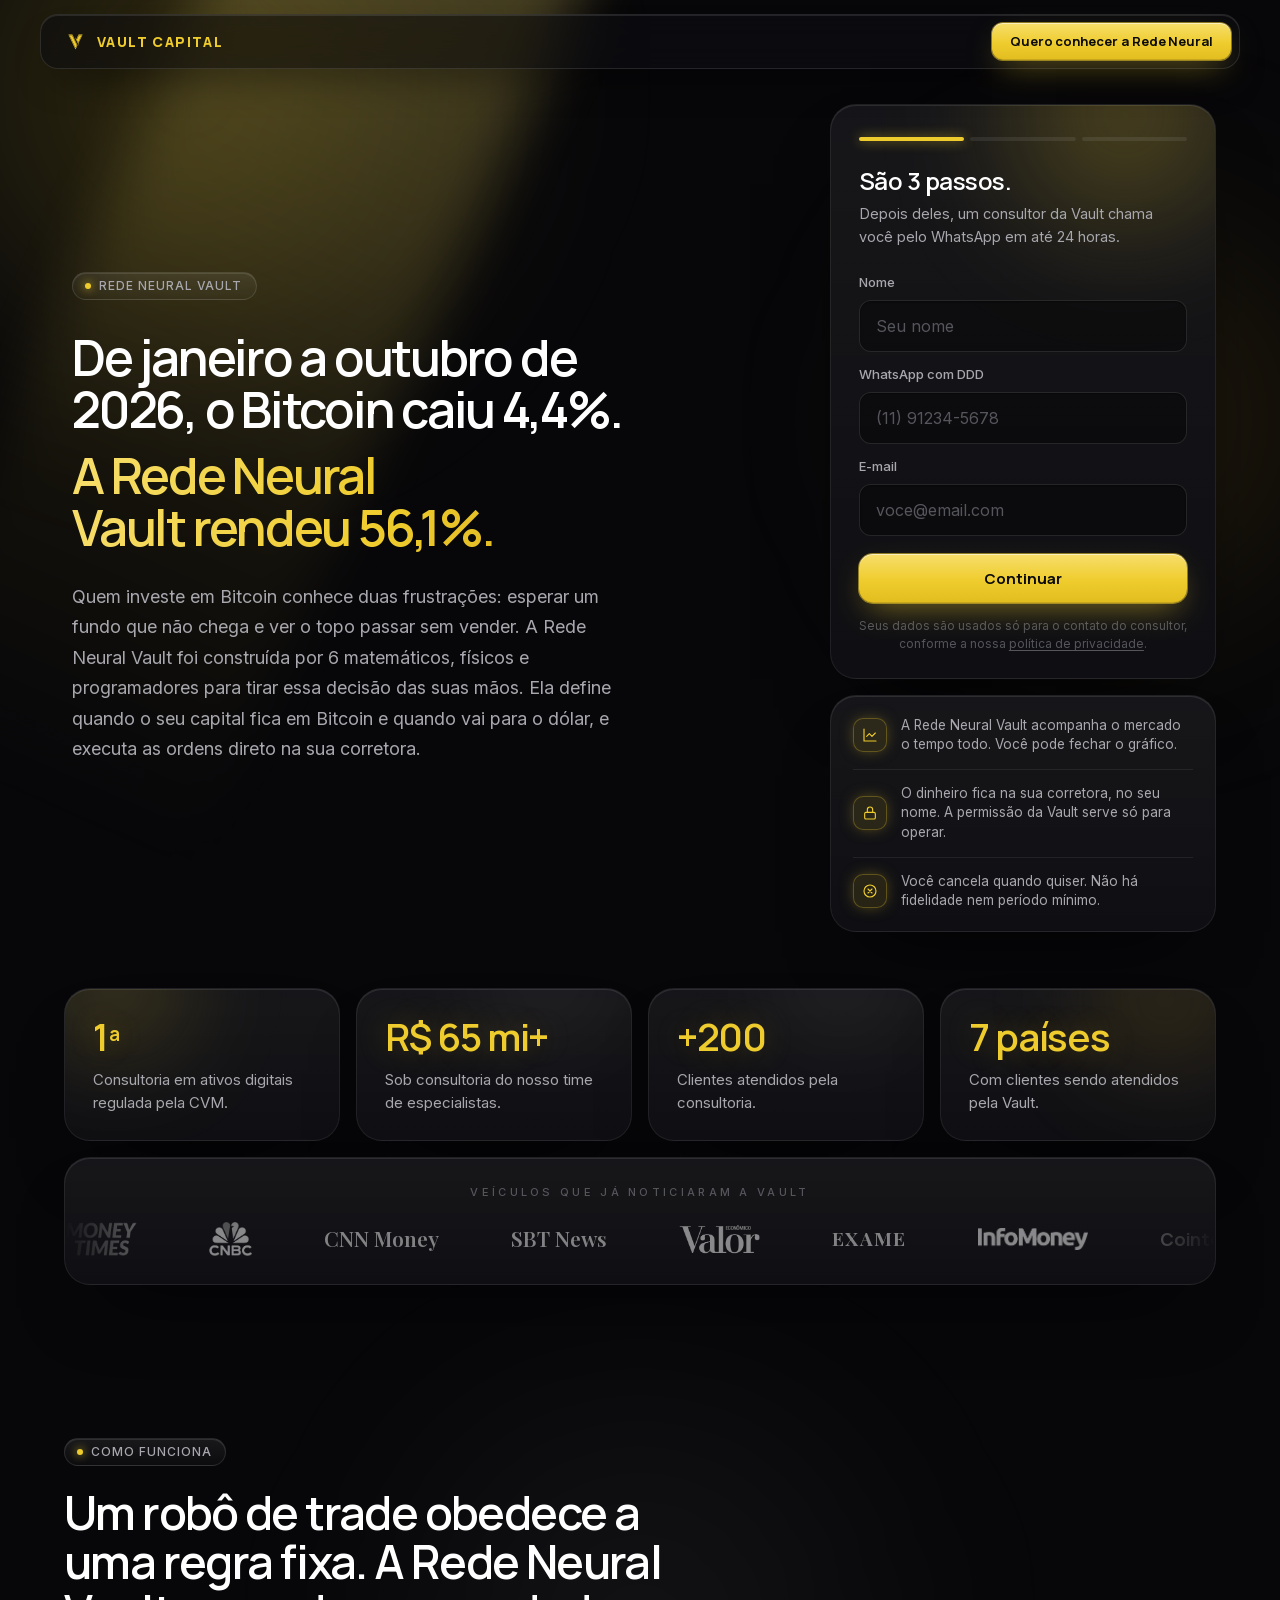
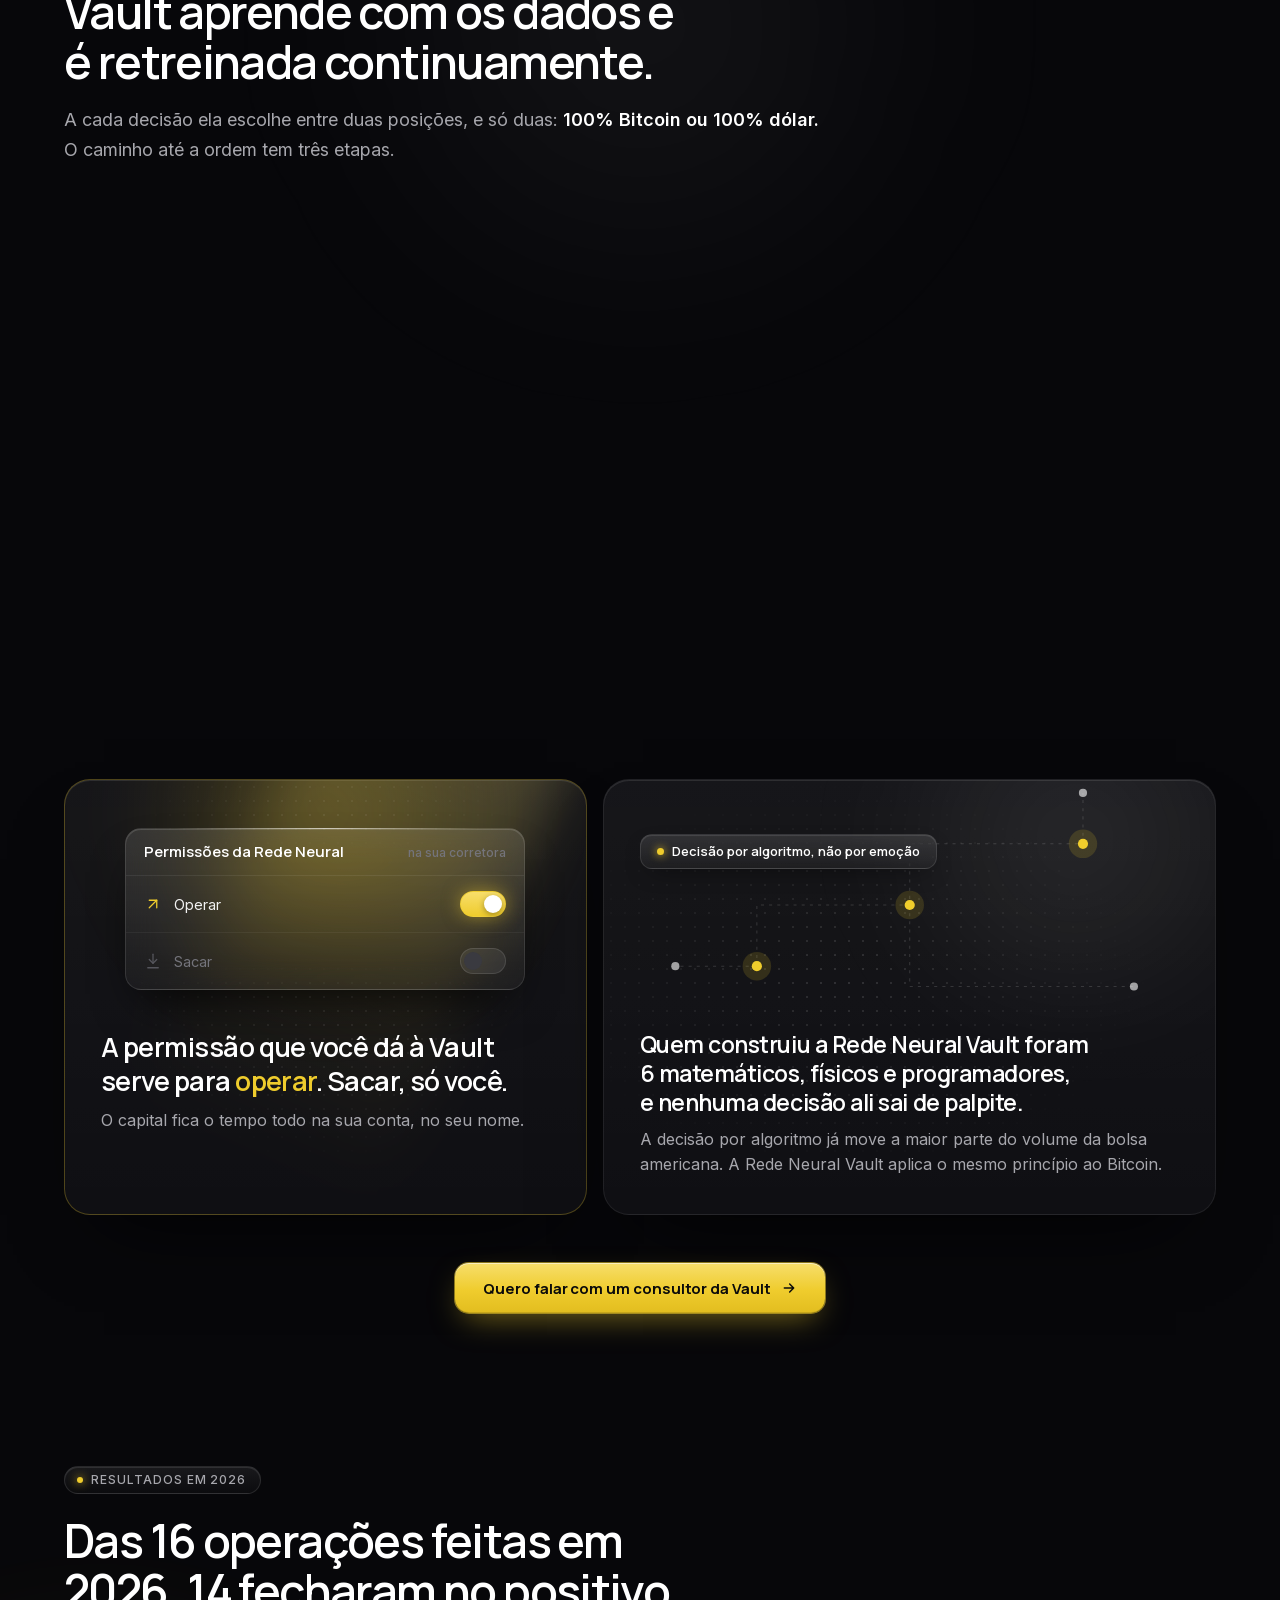
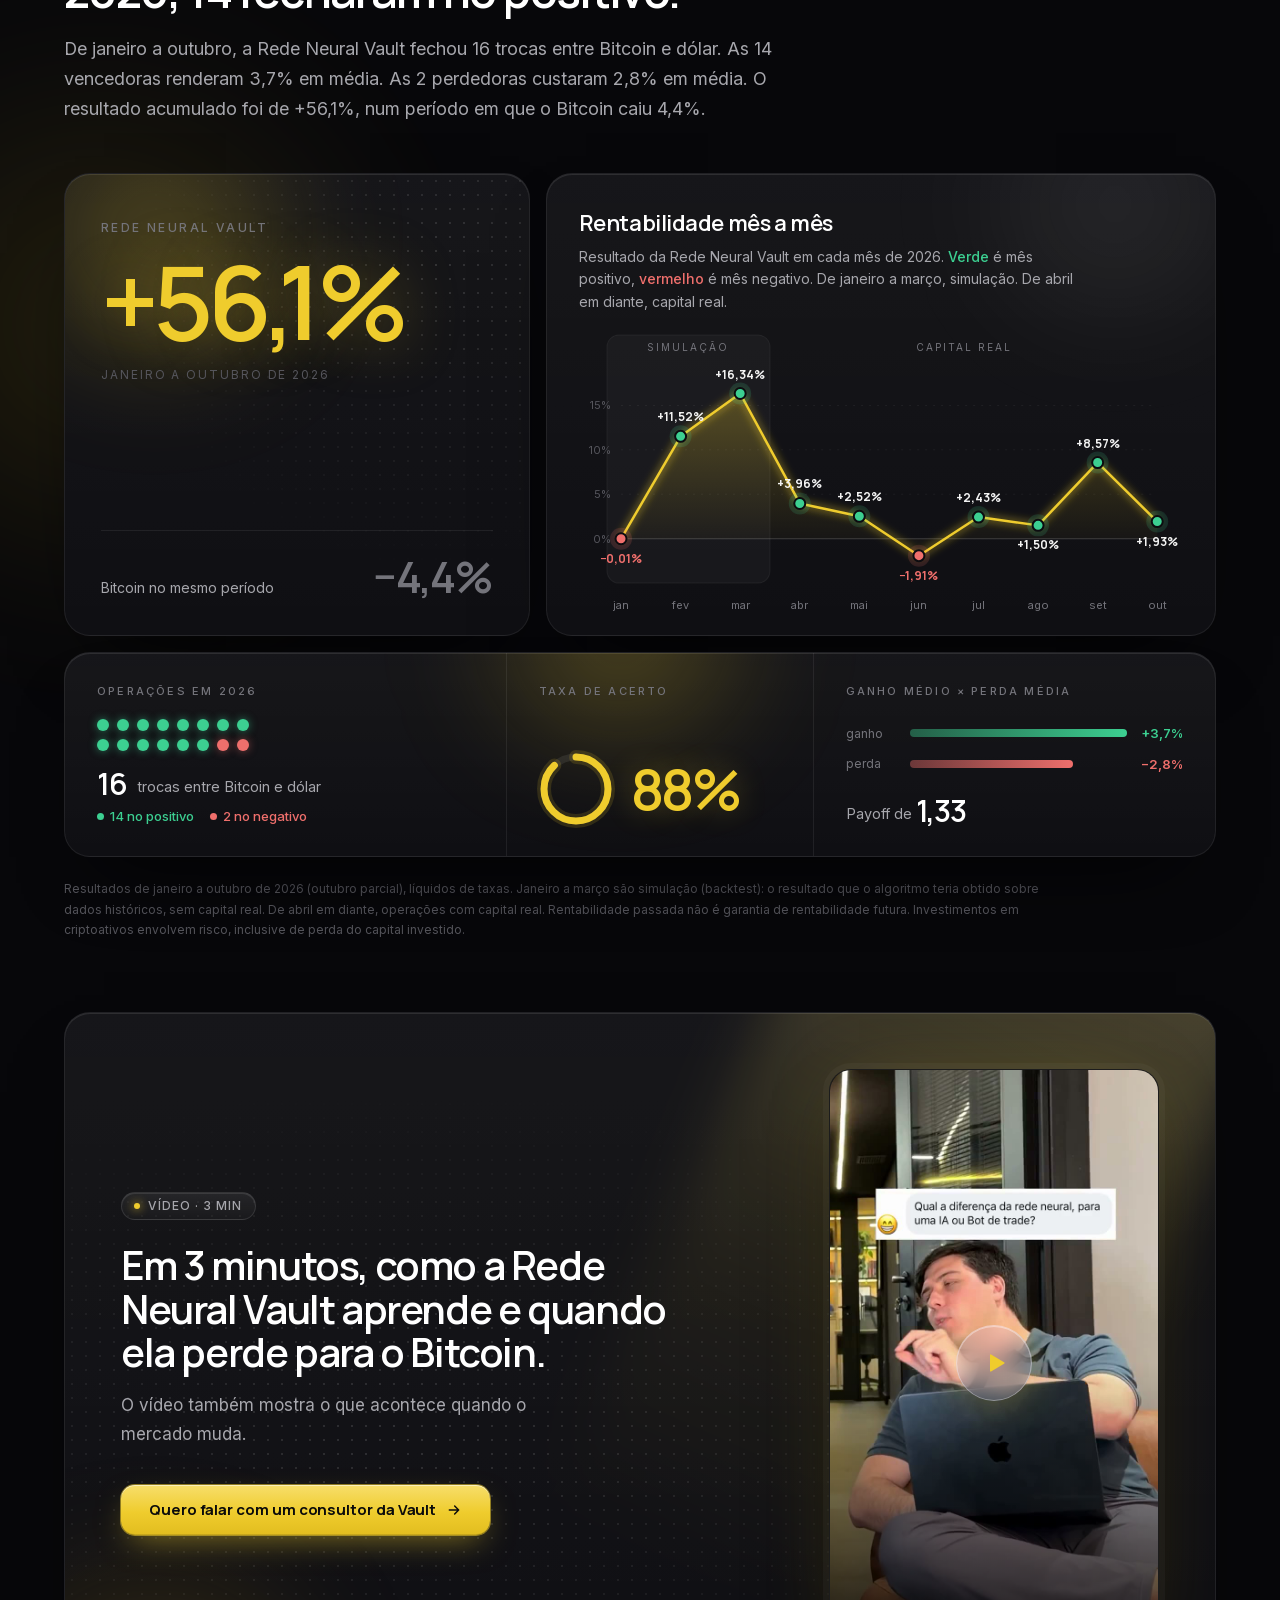
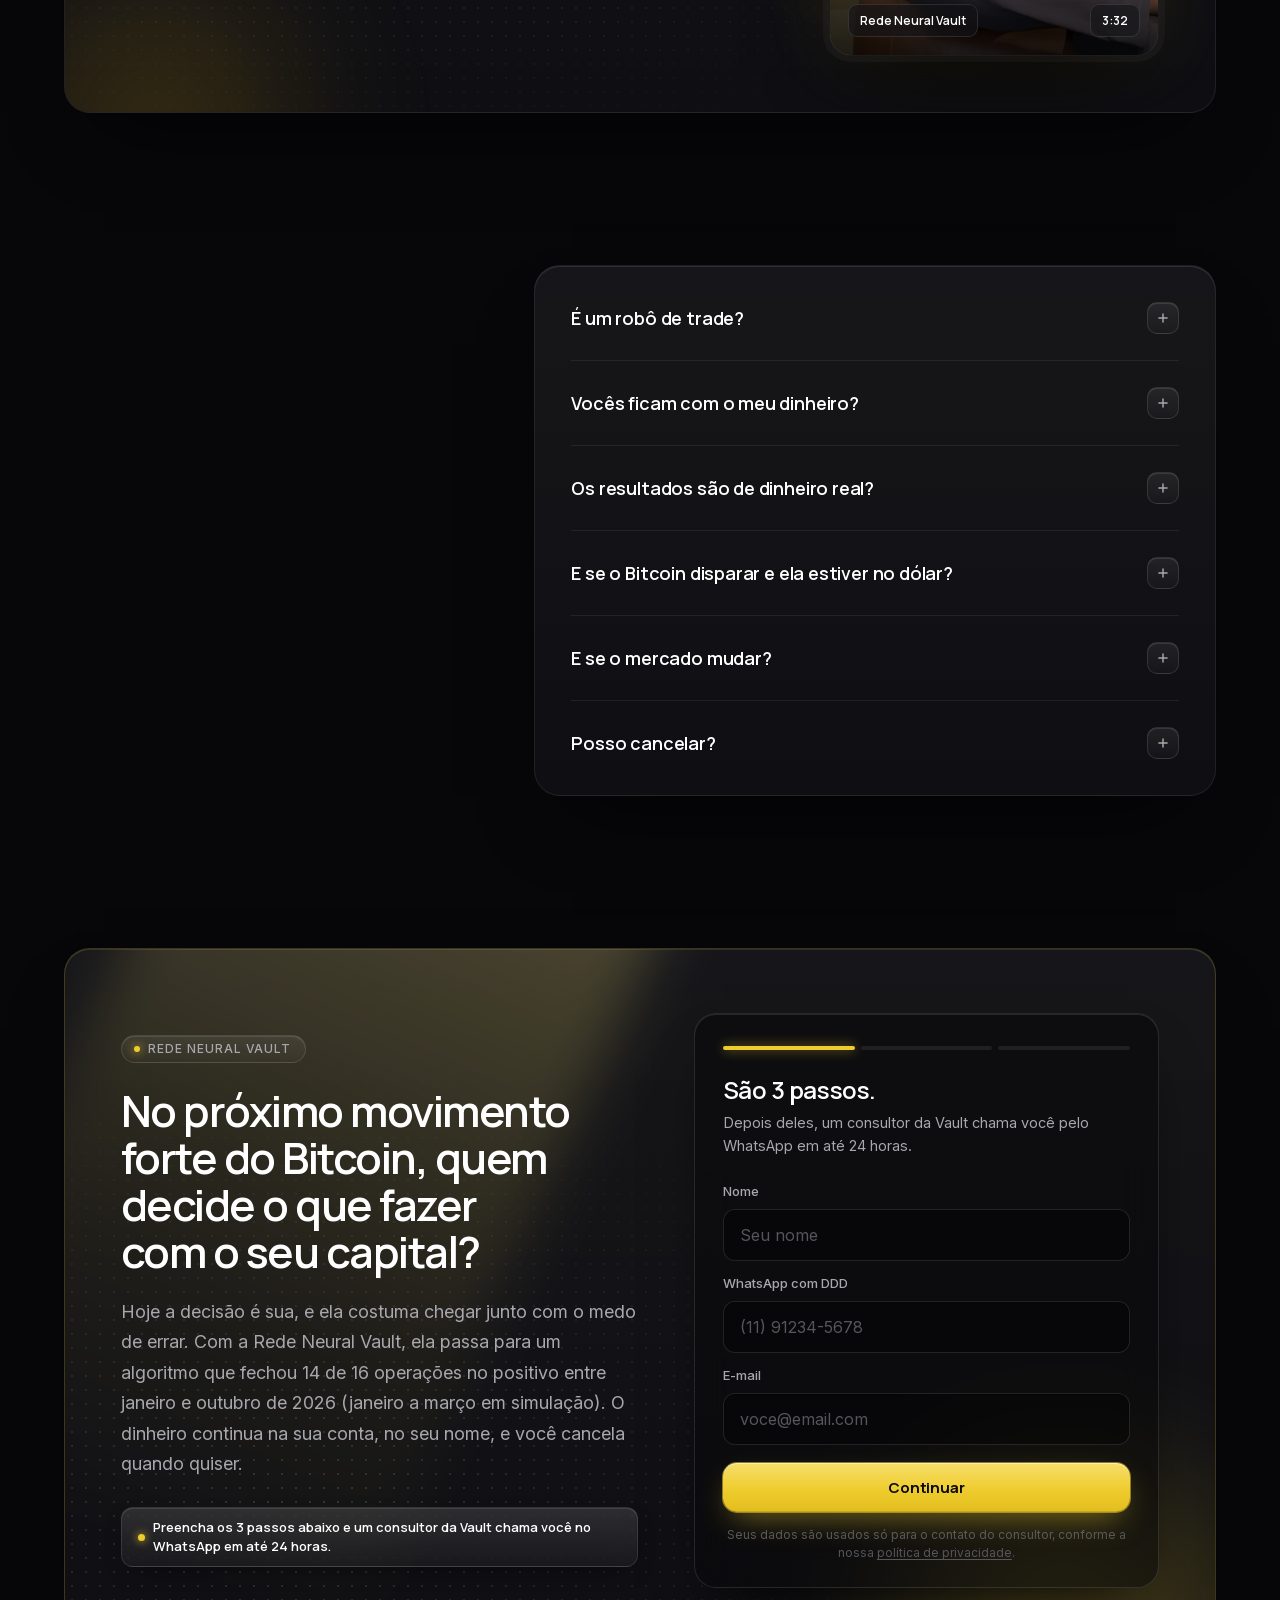
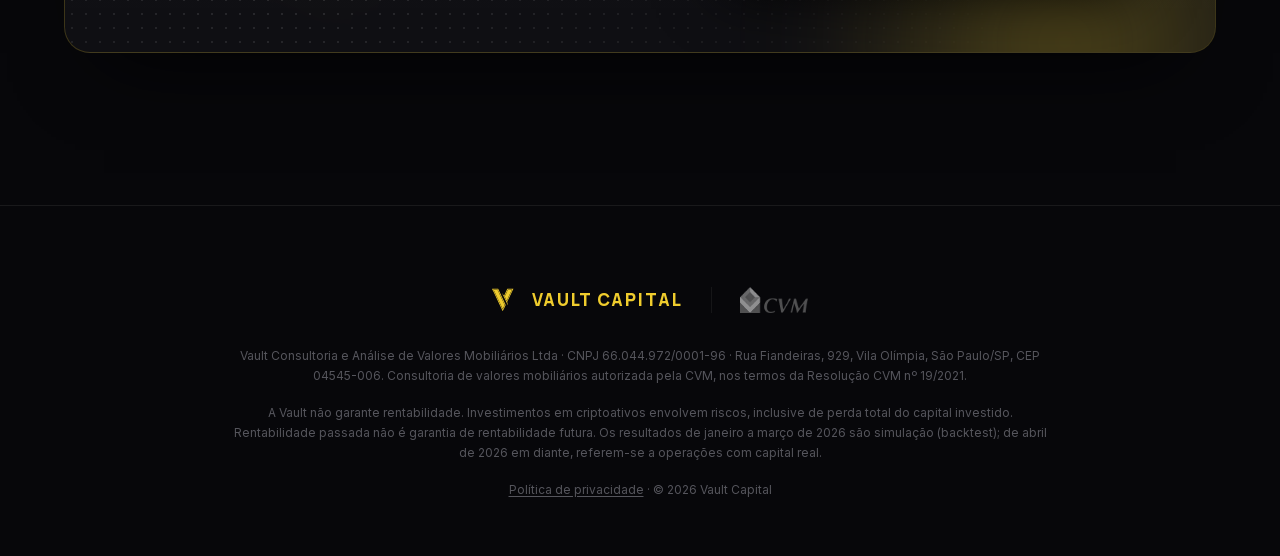
==== completa.html @ f68c4474 "meses compostos + payoff 1,33" ====
<!DOCTYPE html>
<html lang="pt-BR">
<head>
<script>document.documentElement.classList.add('js')</script>
  <meta charset="UTF-8" />
  <meta name="viewport" content="width=device-width, initial-scale=1.0" />
  
  <meta name="robots" content="noindex, nofollow" />
  <title>Rede Neural Vault | Vault Capital</title>
  <meta name="description" content="O algoritmo construído pelo time de especialistas da Vault que define quando seu capital fica em Bitcoin e quando vai para o dólar, e executa as ordens direto na sua corretora." />
  <meta property="og:title" content="De janeiro a outubro de 2026, o Bitcoin caiu 4,4%. A Rede Neural Vault rendeu 56,1%." />
  <meta property="og:description" content="Janeiro a março em simulação (backtest). Abril em diante com capital real." />
  <meta property="og:type" content="website" />
  <link rel="icon" type="image/svg+xml" href="assets/img/favicon.svg" />
  <link rel="stylesheet" href="assets/css/fonts.css" />
  <style>
    /* ================================================================
       v2: BENTO + LIQUID GLASS
       Cores: padrão Vault (preto, um amarelo, branco). Estrutura visual:
       referência bentogrids.com enviada pelo Kaique (cards de vidro,
       luz atmosférica, painéis de interface flutuando dentro dos cards).
       ================================================================ */
    :root {
      --yellow: #efcc2d; --yellow-2: #f7de6b; --yellow-deep: #c99a12;
      --ink: #07070a; --ink-2: #0c0c10;
      --white: #ffffff; --t1: #f2f2f2; --t2: #a7a7ad; --t3: #74747b; --t4: #55555c;
      --pos: #3ccf91; --neg: #ef6f6c;
      --line: rgba(255,255,255,.07); --line-2: rgba(255,255,255,.11);
      --glass: linear-gradient(180deg, rgba(255,255,255,.075) 0%, rgba(255,255,255,.025) 100%);
      --glass-strong: linear-gradient(180deg, rgba(255,255,255,.12) 0%, rgba(255,255,255,.04) 100%);
      --hl: inset 0 1px 0 rgba(255,255,255,.10);
      --f-head: 'Manrope', sans-serif; --f-body: 'Inter', sans-serif;
      --r-card: 26px; --r-panel: 16px;
      --max: 1200px; --gap: 16px;
    }
    *, *::before, *::after { box-sizing: border-box; margin: 0; padding: 0; }
    html { scroll-behavior: smooth; overflow-x: hidden; }
    body { background: var(--ink); color: var(--t1); font-family: var(--f-body); line-height: 1.6; overflow-x: hidden;
      -webkit-font-smoothing: antialiased; -moz-osx-font-smoothing: grayscale; }
    img, video { max-width: 100%; display: block; }
    a { color: inherit; text-decoration: none; }
    :focus-visible { outline: 2px solid var(--yellow); outline-offset: 3px; }
    .wrap { max-width: var(--max); margin: 0 auto; padding: 0 24px; position: relative; z-index: 1; }
    .sec { position: relative; padding: 112px 0; }
    .num { font-variant-numeric: lining-nums tabular-nums; }

    /* Luz atmosférica da página */
    .atmo { position: absolute; pointer-events: none; border-radius: 50%; filter: blur(80px); z-index: 0; }
    .atmo.y { background: radial-gradient(circle, rgba(239,204,45,.20), transparent 65%); }
    .atmo.a { background: radial-gradient(circle, rgba(201,154,18,.16), transparent 65%); }
    .atmo.w { background: radial-gradient(circle, rgba(255,255,255,.06), transparent 65%); }

    /* Tipografia */
    .tag { display: inline-flex; align-items: center; gap: 8px; padding: 7px 14px 7px 12px; border-radius: 999px;
      background: var(--glass); border: 1px solid var(--line-2); box-shadow: var(--hl);
      font: 500 12px/1 var(--f-body); letter-spacing: .08em; text-transform: uppercase; color: var(--t2); }
    .tag i { width: 6px; height: 6px; border-radius: 50%; background: var(--yellow); box-shadow: 0 0 10px var(--yellow); }
    .h2 { font-family: var(--f-head); font-weight: 600; font-size: clamp(30px, 3.6vw, 48px); line-height: 1.08;
      letter-spacing: -0.035em; color: var(--white); text-wrap: balance; }
    .lead { font-size: clamp(16px, 1.4vw, 18px); line-height: 1.7; color: var(--t2); text-wrap: pretty; }
    .sec-head { max-width: 760px; margin-bottom: 48px; }
    .sec-head .tag { margin-bottom: 22px; }
    .sec-head .lead { margin-top: 18px; }
    .sec-head.c { margin-left: auto; margin-right: auto; text-align: center; }

    /* Botões */
    .btn, .btn-primary { position: relative; display: inline-flex; align-items: center; justify-content: center; gap: 10px;
      padding: 17px 28px; border-radius: 14px; border: 0; cursor: pointer; white-space: nowrap;
      font: 700 15px/1 var(--f-head); letter-spacing: -0.005em; color: #0b0b0b;
      background: linear-gradient(180deg, var(--yellow-2) 0%, var(--yellow) 55%, #e2bd1f 100%);
      box-shadow: inset 0 1px 0 rgba(255,255,255,.55), inset 0 -1px 0 rgba(0,0,0,.12), 0 0 0 1px rgba(239,204,45,.55), 0 12px 32px -10px rgba(239,204,45,.55);
      transition: transform .18s ease, box-shadow .25s ease, filter .2s ease; }
    .btn:hover, .btn-primary:hover { transform: translateY(-1px); filter: brightness(1.04);
      box-shadow: inset 0 1px 0 rgba(255,255,255,.6), inset 0 -1px 0 rgba(0,0,0,.12), 0 0 0 1px rgba(239,204,45,.7), 0 18px 44px -10px rgba(239,204,45,.7); }
    .btn:active, .btn-primary:active { transform: translateY(0); }
    .btn-primary[disabled] { opacity: .6; cursor: wait; transform: none; }
    .btn svg { width: 16px; height: 16px; stroke: currentColor; fill: none; stroke-width: 2.2; stroke-linecap: round; stroke-linejoin: round; transition: transform .2s ease; }
    .btn:hover svg { transform: translateX(3px); }
    .btn-glass { display: inline-flex; align-items: center; gap: 8px; padding: 10px 16px; border-radius: 12px;
      background: var(--glass-strong); border: 1px solid var(--line-2); box-shadow: var(--hl), 0 8px 24px -12px rgba(0,0,0,.8);
      font: 600 13px/1 var(--f-head); color: var(--white); backdrop-filter: blur(12px); -webkit-backdrop-filter: blur(12px);
      transition: border-color .2s ease, background .2s ease; white-space: nowrap; }
    .btn-glass:hover { border-color: rgba(239,204,45,.5); }
    .btn-glass i { width: 7px; height: 7px; border-radius: 50%; background: var(--yellow); box-shadow: 0 0 8px var(--yellow); }

    /* ============ CARD BENTO (vidro) ============ */
    .card { position: relative; overflow: hidden; isolation: isolate; border-radius: var(--r-card);
      background: linear-gradient(180deg, rgba(255,255,255,.045) 0%, rgba(255,255,255,.012) 100%), var(--ink-2);
      border: 1px solid var(--line); box-shadow: var(--hl), 0 40px 80px -40px rgba(0,0,0,.9);
      transition: border-color .35s ease; }
    .card:hover { border-color: rgba(255,255,255,.13); }
    /* brilho que segue o mouse */
    .card::after { content: ''; position: absolute; inset: 0; z-index: 3; pointer-events: none; opacity: 0; transition: opacity .35s ease;
      background: radial-gradient(420px circle at var(--mx, 50%) var(--my, 50%), rgba(255,255,255,.055), transparent 60%); }
    .card:hover::after { opacity: 1; }
    /* luz atmosférica dentro do card */
    .glow { position: absolute; z-index: -1; pointer-events: none; border-radius: 50%; filter: blur(50px); }
    .glow.y { background: radial-gradient(circle, rgba(239,204,45,.30), transparent 68%); }
    .glow.a { background: radial-gradient(circle, rgba(201,154,18,.24), transparent 68%); }
    .glow.w { background: radial-gradient(circle, rgba(255,255,255,.09), transparent 68%); }
    /* feixe de luz diagonal */
    .beam { position: absolute; z-index: -1; pointer-events: none; width: 46%; height: 160%; top: -40%;
      background: linear-gradient(180deg, rgba(247,222,107,.28), rgba(239,204,45,.06) 55%, transparent 80%);
      filter: blur(28px); transform: rotate(24deg); mix-blend-mode: screen; }
    /* textura de pontos */
    .dots { position: absolute; inset: 0; z-index: -1; pointer-events: none;
      background-image: radial-gradient(rgba(255,255,255,.13) 1px, transparent 1.2px); background-size: 14px 14px;
      -webkit-mask-image: radial-gradient(ellipse at var(--dx, 70%) var(--dy, 40%), #000 0%, transparent 60%);
              mask-image: radial-gradient(ellipse at var(--dx, 70%) var(--dy, 40%), #000 0%, transparent 60%); }
    .card-viz { position: relative; height: 270px; }
    .card-txt { position: relative; z-index: 2; padding: 0 36px 36px; }
    .card-txt h3 { font-family: var(--f-head); font-weight: 600; font-size: clamp(20px, 1.8vw, 24px); line-height: 1.25;
      letter-spacing: -0.02em; color: var(--white); margin-bottom: 10px; text-wrap: balance; }
    .card-txt p { font-size: 16px; line-height: 1.6; color: var(--t2); text-wrap: pretty; }

    /* Painel de vidro (interface flutuando dentro do card) */
    .panel { position: absolute; border-radius: var(--r-panel); background: var(--glass-strong); border: 1px solid var(--line-2);
      box-shadow: inset 0 1px 0 rgba(255,255,255,.14), 0 24px 50px -20px rgba(0,0,0,.95);
      backdrop-filter: blur(16px) saturate(140%); -webkit-backdrop-filter: blur(16px) saturate(140%); }
    .panel::before { content: ''; position: absolute; left: 12%; right: 12%; top: -1px; height: 1px;
      background: linear-gradient(90deg, transparent, rgba(255,255,255,.65), transparent); }
    .panel-h { display: flex; align-items: center; justify-content: space-between; padding: 14px 18px; border-bottom: 1px solid var(--line);
      font: 600 15px/1.2 var(--f-head); color: var(--white); }
    .panel-h small { font: 500 12px var(--f-body); color: var(--t3); }
    .row { display: flex; align-items: center; gap: 12px; padding: 12px 18px; font-size: 14.5px; color: var(--t1); }
    .row + .row { border-top: 1px solid rgba(255,255,255,.05); }
    .ico { width: 18px; height: 18px; flex-shrink: 0; stroke: var(--t2); fill: none; stroke-width: 1.7; stroke-linecap: round; stroke-linejoin: round; }

    /* ============ HEADER ============ */
    .nav { position: fixed; top: 14px; left: 50%; transform: translateX(-50%); z-index: 2000; width: min(calc(100% - 28px), 1200px);
      display: flex; align-items: center; justify-content: space-between; padding: 8px 8px 8px 16px; border-radius: 18px;
      background: rgba(14,14,18,.62); border: 1px solid var(--line-2); box-shadow: var(--hl), 0 20px 40px -20px rgba(0,0,0,.9);
      backdrop-filter: blur(18px) saturate(150%); -webkit-backdrop-filter: blur(18px) saturate(150%); }
    .nav-logo { display: flex; align-items: center; gap: 4px; }
    .nav-logo img { height: 40px; width: auto; margin: -6px -2px; }
    .nav-logo span { font: 800 14px var(--f-head); letter-spacing: .1em; color: var(--yellow); }
    .nav .btn { padding: 12px 18px; font-size: 13px; border-radius: 11px; }

    /* ============ HERO ============ */
    .hero { position: relative; overflow: hidden; padding: 104px 0 56px; }
    .hero-grid { display: grid; grid-template-columns: minmax(0, 1.32fr) minmax(0, .68fr); gap: var(--gap); align-items: stretch; }
    .hero-side { display: flex; flex-direction: column; gap: var(--gap); }
    .hero-main { background: none; border: 0; box-shadow: none; overflow: visible; }
    .hero-main::after { display: none; }
    .hero-main { padding: 48px 40px 48px 8px; display: flex; flex-direction: column; justify-content: center; }
    .hero-main .tag { align-self: flex-start; margin-bottom: 32px; }
    .hero-h1 { font-family: var(--f-head); font-weight: 600; font-size: clamp(34px, 3.9vw, 56px); line-height: 1.04;
      letter-spacing: -0.045em; color: var(--white); text-wrap: balance; }
    .hero-h1 span { display: block; margin-top: 14px;
      background: linear-gradient(100deg, var(--yellow-2) 0%, var(--yellow) 45%, var(--yellow-deep) 100%);
      -webkit-background-clip: text; background-clip: text; color: transparent; }
    .hero-sub { margin-top: 28px; max-width: 540px; }
    .chips { display: flex; flex-direction: column; gap: 0; list-style: none; padding: 6px 22px; }
    .chips li { display: flex; align-items: center; gap: 14px; padding: 14px 0; font-size: 13.5px; line-height: 1.45; color: var(--t2); }
    .chips li + li { border-top: 1px solid var(--line); }
    .chips li b { flex-shrink: 0; width: 34px; height: 34px; border-radius: 10px; display: flex; align-items: center; justify-content: center;
      background: rgba(239,204,45,.1); border: 1px solid rgba(239,204,45,.28); box-shadow: 0 0 16px -4px rgba(239,204,45,.5); }
    .chips svg { width: 16px; height: 16px; stroke: var(--yellow); fill: none; stroke-width: 1.7; stroke-linecap: round; stroke-linejoin: round; }
    .hero-form { padding: 32px 28px 24px; flex: 1; }

    /* ============ FORMULÁRIO (vidro) ============ */
    .lead-form { position: relative; z-index: 2; text-align: left; }
    .lf-progress { display: grid; grid-template-columns: repeat(3, 1fr); gap: 6px; margin-bottom: 26px; }
    .lf-progress i { height: 4px; border-radius: 4px; background: rgba(255,255,255,.08); transition: background .3s ease, box-shadow .3s ease; }
    .lf-progress i.on { background: var(--yellow); box-shadow: 0 0 12px rgba(239,204,45,.6); }
    .lf-title { font: 600 24px/1.2 var(--f-head); letter-spacing: -0.02em; color: var(--white); margin-bottom: 6px; }
    .lf-text { font-size: 14.5px; line-height: 1.6; color: var(--t2); margin-bottom: 24px; }
    .lf-step { display: none; }
    .lf-step.active { display: block; animation: lfIn .35s ease; }
    @keyframes lfIn { from { opacity: 0; transform: translateY(6px); } to { opacity: 1; transform: none; } }
    .lf-field { margin-bottom: 12px; }
    .lf-field label { display: block; font-size: 13px; font-weight: 500; color: var(--t2); margin-bottom: 7px; }
    .lf-field input { width: 100%; height: 52px; padding: 0 16px; border-radius: 12px; color: var(--white); font: 400 16px var(--f-body);
      background: rgba(0,0,0,.35); border: 1px solid var(--line-2); box-shadow: inset 0 1px 2px rgba(0,0,0,.4); transition: border-color .2s ease, box-shadow .2s ease; }
    .lf-field input::placeholder { color: var(--t4); }
    .lf-field input:focus { outline: none; border-color: rgba(239,204,45,.8); box-shadow: 0 0 0 4px rgba(239,204,45,.12); }
    .lf-field.invalid input { border-color: #d0574c; }
    .lf-error { display: none; font-size: 12px; color: #ef8a80; margin-top: 6px; }
    .lf-field.invalid .lf-error { display: block; }
    .lf-q { font: 600 17px/1.4 var(--f-head); color: var(--white); margin-bottom: 16px; }
    .lf-options { display: flex; flex-direction: column; gap: 8px; border: 0; }
    .lf-opt { position: relative; }
    .lf-opt input { position: absolute; opacity: 0; pointer-events: none; }
    .lf-opt span { display: flex; align-items: center; gap: 12px; min-height: 50px; padding: 12px 16px; cursor: pointer; border-radius: 12px;
      background: rgba(0,0,0,.3); border: 1px solid var(--line-2); font: 500 15px var(--f-body); color: var(--t1); transition: all .2s ease; }
    .lf-opt span::before { content: ''; flex-shrink: 0; width: 16px; height: 16px; border-radius: 50%; border: 1.5px solid var(--t4); transition: all .2s ease; }
    .lf-opt span:hover { border-color: rgba(239,204,45,.4); background: rgba(255,255,255,.04); }
    .lf-opt input:checked + span { border-color: var(--yellow); background: rgba(239,204,45,.08); color: var(--white); }
    .lf-opt input:checked + span::before { border-color: var(--yellow); background: radial-gradient(circle, var(--yellow) 0 4px, transparent 5px); }
    .lf-opt input:focus-visible + span { outline: 2px solid var(--yellow); outline-offset: 2px; }
    .lf-group-error { display: none; font-size: 12px; color: #ef8a80; margin-top: 10px; }
    .lf-group-error.show { display: block; }
    .lf-actions { display: flex; flex-direction: column; gap: 10px; margin-top: 18px; }
    .lf-actions .btn-primary { width: 100%; }
    .lf-back { background: none; border: none; cursor: pointer; font: 500 13px var(--f-body); color: var(--t3); align-self: center; padding: 8px; }
    .lf-back:hover { color: var(--t1); }
    .lf-privacy { font-size: 12px; line-height: 1.55; color: var(--t4); margin-top: 14px; text-align: center; }
    .lf-privacy a { text-decoration: underline; text-underline-offset: 2px; }
    .lf-privacy a:hover { color: var(--t2); }
    .lf-thanks { display: none; text-align: center; padding: 28px 0 12px; }
    .lead-form.done .lf-thanks { display: block; }
    .lead-form.done .lf-body { display: none; }
    .lf-thanks-mark { width: 56px; height: 56px; margin: 0 auto 20px; border-radius: 50%; display: flex; align-items: center; justify-content: center;
      background: rgba(239,204,45,.12); border: 1px solid rgba(239,204,45,.6); box-shadow: 0 0 30px rgba(239,204,45,.35); }
    .lf-thanks-mark svg { width: 22px; height: 22px; stroke: var(--yellow); }
    .lf-thanks h3 { font: 600 26px var(--f-head); letter-spacing: -0.02em; margin-bottom: 8px; }
    .lf-thanks p { font-size: 15px; color: var(--t2); line-height: 1.6; }

    /* ============ CREDENCIAIS ============ */
    .creds { padding: 0 0 40px; }
    .creds-grid { display: grid; grid-template-columns: repeat(4, minmax(0, 1fr)); gap: var(--gap); }
    .cred { padding: 28px 28px 26px; }
    .cred strong { display: block; font: 600 clamp(30px, 3vw, 40px)/1.05 var(--f-head); letter-spacing: -0.035em; color: var(--yellow); margin-bottom: 12px; white-space: nowrap;
      text-shadow: 0 0 30px rgba(239,204,45,.25); }
    .cred span { display: block; font-size: 15px; line-height: 1.5; color: var(--t2); }
    .media { margin-top: var(--gap); padding: 26px 0 28px; }
    .media-label { display: block; text-align: center; font-size: 11px; font-weight: 500; letter-spacing: .3em; text-transform: uppercase; color: var(--t4); margin-bottom: 20px; }
    .media-track { overflow: hidden;
      -webkit-mask-image: linear-gradient(to right, transparent 0, #000 10%, #000 90%, transparent 100%);
              mask-image: linear-gradient(to right, transparent 0, #000 10%, #000 90%, transparent 100%); }
    .media-logos { display: flex; flex-wrap: nowrap; align-items: center; gap: 72px; width: max-content; padding-right: 72px; animation: marquee 34s linear infinite; }
    .media-track:hover .media-logos { animation-play-state: paused; }
    @keyframes marquee { from { transform: translateX(0); } to { transform: translateX(-50%); } }
    .media-logos > * { flex-shrink: 0; opacity: .5; transition: opacity .3s ease; }
    .media-logos > *:hover { opacity: 1; }
    .media-logos img { height: 22px; width: auto; filter: grayscale(1) brightness(2.2); }
    .media-logos img.tall { height: 34px; }
    .wm { color: var(--t1); white-space: nowrap; line-height: 1; }
    .wm-serif { font-family: 'Playfair Display', Georgia, serif; font-weight: 600; font-size: 21px; }
    .wm-caps { font-family: 'Playfair Display', Georgia, serif; font-weight: 700; font-size: 19px; letter-spacing: .06em; text-transform: uppercase; }
    .wm-sans { font-family: var(--f-head); font-weight: 700; font-size: 18px; letter-spacing: -0.01em; }

    /* ============ COMO FUNCIONA (bento) ============ */
    .bento { display: grid; gap: var(--gap); }
    .bento.r1 { grid-template-columns: minmax(0, 1fr) minmax(0, 1.22fr) minmax(0, .86fr); }
    .bento.r2 { grid-template-columns: minmax(0, .92fr) minmax(0, 1.08fr); margin-top: var(--gap); }

    /* Card 1: ela lê o mercado */
    .read-panel { left: 28px; right: 28px; top: 36px; }
    .read-panel .row { white-space: nowrap; }
    .read-panel .row { justify-content: space-between; }
    .read-panel .row > span { display: flex; align-items: center; gap: 12px; }
    .scan { position: relative; width: 56px; flex-shrink: 0; height: 4px; border-radius: 4px; background: rgba(255,255,255,.08); overflow: hidden; }
    .scan::after { content: ''; position: absolute; inset: 0; width: 40%; border-radius: 4px; background: linear-gradient(90deg, transparent, var(--yellow), transparent);
      animation: scan 2.2s ease-in-out infinite; }
    .row:nth-child(3) .scan::after { animation-delay: .4s; } .row:nth-child(4) .scan::after { animation-delay: .8s; }
    @keyframes scan { from { transform: translateX(-100%); } to { transform: translateX(260%); } }
    .pill-y { position: absolute; right: 26px; bottom: 30px; padding: 7px 12px; border-radius: 9px; background: var(--yellow); color: #111;
      font: 700 12.5px/1 var(--f-head); box-shadow: 0 10px 24px -8px rgba(239,204,45,.7); }

    /* Card 2: ela decide (orbe) */
    .orb { position: absolute; left: 50%; top: 28px; transform: translateX(-50%); width: 132px; height: 132px; border-radius: 50%; z-index: 2;
      background: radial-gradient(circle at 50% 35%, #2a2510 0%, #0d0c08 70%); box-shadow: 0 0 0 1px rgba(255,255,255,.12), 0 0 60px rgba(239,204,45,.35), inset 0 1px 0 rgba(255,255,255,.2); }
    .orb::before { content: ''; position: absolute; inset: -3px; border-radius: 50%; padding: 2px;
      background: conic-gradient(from 0deg, transparent 0 55%, rgba(247,222,107,.9) 75%, transparent 90%);
      -webkit-mask: linear-gradient(#000 0 0) content-box, linear-gradient(#000 0 0); -webkit-mask-composite: xor; mask-composite: exclude; animation: spin 4s linear infinite; }
    .orb::after { content: ''; position: absolute; inset: -26px; border-radius: 50%; border: 1px solid rgba(255,255,255,.06); }
    @keyframes spin { to { transform: rotate(360deg); } }
    .orb b { position: absolute; inset: 0; display: flex; align-items: center; justify-content: center; font: 600 46px/1 var(--f-head); color: var(--yellow);
      text-shadow: 0 0 24px rgba(239,204,45,.6); animation: swapA 8s ease-in-out infinite; }
    .orb b + b { color: var(--white); text-shadow: 0 0 24px rgba(255,255,255,.4); animation-name: swapB; }
    @keyframes swapA { 0%, 42% { opacity: 1; transform: scale(1); } 50%, 92% { opacity: 0; transform: scale(.85); } 100% { opacity: 1; transform: scale(1); } }
    @keyframes swapB { 0%, 42% { opacity: 0; transform: scale(.85); } 50%, 92% { opacity: 1; transform: scale(1); } 100% { opacity: 0; transform: scale(.85); } }
    .decide-panel { left: 36px; right: 36px; top: 112px; padding-top: 30px; }
    .decide-panel .row { justify-content: space-between; }
    .decide-panel .state { font: 600 12px var(--f-body); letter-spacing: .04em; padding: 4px 9px; border-radius: 7px; }
    .st-a { animation: stA 8s ease-in-out infinite; } .st-b { animation: stB 8s ease-in-out infinite; }
    @keyframes stA { 0%, 46% { background: rgba(239,204,45,.16); color: var(--yellow); } 50%, 96% { background: transparent; color: var(--t4); } 100% { background: rgba(239,204,45,.16); color: var(--yellow); } }
    @keyframes stB { 0%, 46% { background: transparent; color: var(--t4); } 50%, 96% { background: rgba(255,255,255,.12); color: var(--white); } 100% { background: transparent; color: var(--t4); } }

    /* Card 3: ela executa na sua conta */
    .exec-side { left: 36px; top: 40px; width: 58px; height: 200px; display: flex; flex-direction: column; align-items: center; gap: 22px; padding-top: 14px; }
    .exec-side img { width: 34px; height: 34px; }
    .exec-main { left: 106px; top: 40px; right: -40px; height: 200px; }
    .exec-main .row { font-size: 14px; }
    .exec-main .ok { width: 8px; height: 8px; border-radius: 50%; background: var(--yellow); box-shadow: 0 0 10px var(--yellow); flex-shrink: 0; }

    /* Card permissão (destaque) */
    .perm-card { border-color: rgba(239,204,45,.28); }
    .perm-card:hover { border-color: rgba(239,204,45,.5); }
    .perm-card .card-viz, .team-card .card-viz { height: 250px; }
    .perm-panel { left: 50%; transform: translateX(-50%); width: min(400px, calc(100% - 56px)); top: 48px; }
    .perm-panel .row { justify-content: space-between; padding: 15px 18px; }
    .perm-panel .row > span { display: flex; align-items: center; gap: 12px; }
    .tg { position: relative; width: 46px; height: 26px; border-radius: 999px; background: rgba(255,255,255,.08); border: 1px solid var(--line-2); flex-shrink: 0; }
    .tg::after { content: ''; position: absolute; top: 3px; left: 3px; width: 18px; height: 18px; border-radius: 50%; background: #3a3a40; transition: all .3s ease; }
    .tg.on { background: linear-gradient(180deg, var(--yellow-2), var(--yellow)); border-color: rgba(239,204,45,.8); box-shadow: 0 0 18px rgba(239,204,45,.5); }
    .tg.on::after { left: 23px; background: #fff; box-shadow: 0 2px 6px rgba(0,0,0,.35); }
    .row.off { color: var(--t3); }
    .row.off .ico { stroke: var(--t4); }
    .perm-card .card-txt h3 { font-size: clamp(22px, 2.1vw, 28px); }
    .perm-card .card-txt h3 em { font-style: normal; color: var(--yellow); }

    /* Card time */
        .team-net { position: absolute; inset: 0; width: 100%; height: 100%; }
    .team-pill { position: absolute; left: 36px; top: 54px; }
    .team-card .card-txt p { color: var(--t2); }
    .team-card .card-txt p strong { color: var(--white); font-weight: 500; }

    .cta-mid { display: flex; justify-content: center; margin-top: 48px; }

    /* ============ RESULTADOS ============ */
    .res-top { display: grid; grid-template-columns: minmax(0, .82fr) minmax(0, 1.18fr); gap: var(--gap); }
    .compare-card { padding: 40px 36px 36px; display: flex; flex-direction: column; justify-content: space-between; gap: 32px; }
    .cmp-label { font-size: 12px; font-weight: 500; letter-spacing: .2em; text-transform: uppercase; color: var(--t3); }
    .cmp-big { font: 600 clamp(64px, 8vw, 104px)/.95 var(--f-head); letter-spacing: -0.055em; color: var(--yellow); margin: 14px 0 10px; white-space: nowrap;
      text-shadow: 0 0 60px rgba(239,204,45,.35); }
    .cmp-name { font: 600 16px var(--f-head); color: var(--white); }
    .cmp-vs { display: flex; align-items: baseline; justify-content: space-between; gap: 16px; padding-top: 24px; border-top: 1px solid var(--line); }
    .cmp-vs strong { font: 600 clamp(32px, 3.4vw, 44px)/1 var(--f-head); letter-spacing: -0.04em; color: var(--t3); white-space: nowrap; }
    .cmp-vs span { font-size: 14px; color: var(--t2); }
    .cmp-period { font-size: 12px; letter-spacing: .16em; text-transform: uppercase; color: var(--t4); }
    .chart-card { padding: 34px 32px 18px; display: flex; flex-direction: column; }
    .chart-card h3 { font: 600 22px var(--f-head); letter-spacing: -0.02em; color: var(--white); margin-bottom: 8px; }
    .chart-card > p { font-size: 14px; line-height: 1.6; color: var(--t2); max-width: 500px; }
    .chart-card > p .g { color: var(--pos); font-weight: 500; } .chart-card > p .r { color: var(--neg); font-weight: 500; }
    .chart { width: 100%; height: 330px; margin-top: 14px; flex: 1; min-height: 290px; }
    .chart svg { display: block; width: 100%; height: 100%; overflow: visible; }

    .stats { display: grid; grid-template-columns: repeat(4, minmax(0, 1fr)); gap: var(--gap); margin-top: var(--gap); }
    .stat { padding: 28px 28px 28px; display: flex; flex-direction: column; }
    .stat-label { font-size: 11px; font-weight: 500; letter-spacing: .2em; text-transform: uppercase; color: var(--t3); }
    .stat-viz { height: 74px; margin: 22px 0 18px; display: flex; align-items: center; }
    .stat-num { font: 600 44px/1 var(--f-head); letter-spacing: -0.045em; color: var(--white); margin-bottom: 10px; }
    .stat-num.y { color: var(--yellow); text-shadow: 0 0 30px rgba(239,204,45,.3); }
    .stat-desc { font-size: 14px; line-height: 1.55; color: var(--t2); }
    .opdots { display: grid; grid-template-columns: repeat(8, 12px); gap: 8px; }
    .opdots i { width: 12px; height: 12px; border-radius: 50%; background: rgba(255,255,255,.18); box-shadow: inset 0 1px 0 rgba(255,255,255,.2); }
    .opdots.win i { background: var(--pos); box-shadow: 0 0 8px rgba(60,207,145,.55); }
    .opdots.win i.l { background: var(--neg); box-shadow: 0 0 8px rgba(239,111,108,.5); }
    .ring { width: 74px; height: 74px; transform: rotate(-90deg); overflow: visible; }
    .ring circle { fill: none; stroke-width: 7; }
    .ring .bg { stroke: rgba(255,255,255,.08); }
    .ring .fg.halo { stroke-width: 14; stroke-opacity: .14; }
    .ring .fg { stroke: var(--yellow); stroke-linecap: round; stroke-dasharray: 201; stroke-dashoffset: 201; transition: stroke-dashoffset 1.4s cubic-bezier(.2,.7,.2,1); }
    .visible .ring .fg, .ring.static .fg { stroke-dashoffset: 24; } /* 88% de 201 */
    .bars { width: 100%; display: flex; flex-direction: column; gap: 12px; }
    .bar { display: grid; grid-template-columns: 54px 1fr 46px; align-items: center; gap: 10px; font-size: 12px; color: var(--t3); }
    .bar u { display: block; height: 8px; border-radius: 8px; text-decoration: none; }
    .bar b { font-weight: 600; font-size: 13px; text-align: right; }
    .bar.g u { width: 100%; background: linear-gradient(90deg, rgba(60,207,145,.4), var(--pos)); } .bar.g b { color: var(--pos); }
    .bar.r u { width: 75.0%; background: linear-gradient(90deg, rgba(239,111,108,.4), var(--neg)); } .bar.r b { color: var(--neg); }
    .ops-card { grid-column: 1 / -1; display: grid; grid-template-columns: minmax(0, 1.15fr) minmax(0, .8fr) minmax(0, 1.05fr); padding: 0; }
    .ops-z { position: relative; padding: 30px 32px; display: flex; flex-direction: column; gap: 18px; justify-content: space-between; }
    .ops-z + .ops-z { border-left: 1px solid var(--line); }
    .ops-card .opdots { grid-template-columns: repeat(8, 12px); }
    .ops-line { font-size: 14.5px; line-height: 1.5; color: var(--t2); margin: 0; }
    .ops-line strong { font: 600 30px/1 var(--f-head); letter-spacing: -0.04em; color: var(--white); margin-right: 6px; vertical-align: -3px; }
    .ops-leg { display: block; margin-top: 8px; font-size: 13px; }
    .ops-leg em { font-style: normal; font-weight: 500; margin-right: 12px; white-space: nowrap; }
    .ops-leg em::before { content: ''; display: inline-block; width: 7px; height: 7px; border-radius: 50%; margin-right: 6px; vertical-align: 1px; background: currentColor; }
    .ops-leg .g { color: var(--pos); } .ops-leg .r { color: var(--neg); }
    .ops-hit-row { display: flex; align-items: center; gap: 18px; }
    .ops-hit .stat-num { font-size: 56px; margin: 0; }
    .ops-pay .bars { gap: 10px; }
    @media (max-width: 960px) {
      .ops-card { grid-template-columns: minmax(0, 1fr) minmax(0, 1fr); }
      .ops-count { grid-column: 1 / -1; border-bottom: 1px solid var(--line); }
      .ops-z + .ops-z { border-left: 0; }
      .ops-pay { border-left: 1px solid var(--line) !important; }
    }
    @media (max-width: 560px) {
      .ops-card { grid-template-columns: minmax(0, 1fr); }
      .ops-z { padding: 22px 20px; gap: 14px; }
      .ops-z + .ops-z { border-top: 1px solid var(--line); }
      .ops-count { border-bottom: 0; }
      .ops-pay { border-left: 0 !important; }
      .ops-card .opdots { grid-template-columns: repeat(16, minmax(0, 1fr)); gap: 5px; }
      .ops-card .opdots i { width: 100%; height: auto; aspect-ratio: 1; }
      .ops-hit-row { gap: 14px; }
      .ops-hit .stat-num { font-size: 44px; }
      .ops-hit .ring { width: 52px; height: 52px; }
    }
    .disclaimer { font-size: 12px; line-height: 1.7; color: var(--t4); margin-top: 22px; max-width: 980px; }

    /* Vídeo */
    .video-card { margin-top: 72px; display: grid; grid-template-columns: minmax(0, 1fr) 330px; gap: 56px; align-items: center; padding: 56px; }
    .video-card .tag { margin-bottom: 24px; }
    .video-card h3 { font: 600 clamp(28px, 3.1vw, 42px)/1.1 var(--f-head); letter-spacing: -0.035em; color: var(--white); margin-bottom: 16px; text-wrap: balance; }
    .video-card p { font-size: 17px; line-height: 1.7; color: var(--t2); margin-bottom: 36px; max-width: 460px; }
    .player { position: relative; aspect-ratio: 9 / 16; border-radius: 22px; overflow: hidden; background: #000;
      border: 1px solid var(--line-2); box-shadow: 0 0 0 6px rgba(255,255,255,.03), 0 40px 80px -30px rgba(0,0,0,1), 0 0 80px -20px rgba(239,204,45,.25); }
    .player video { width: 100%; height: 100%; object-fit: cover; }
    .player-btn { position: absolute; inset: 0; display: flex; align-items: center; justify-content: center; border: 0; cursor: pointer;
      background: linear-gradient(to bottom, rgba(0,0,0,0) 50%, rgba(0,0,0,.8) 100%); }
    .player-btn i { width: 76px; height: 76px; border-radius: 50%; display: flex; align-items: center; justify-content: center;
      background: rgba(255,255,255,.14); border: 1px solid rgba(255,255,255,.35); backdrop-filter: blur(12px); -webkit-backdrop-filter: blur(12px);
      box-shadow: inset 0 1px 0 rgba(255,255,255,.4), 0 0 40px rgba(239,204,45,.35); transition: transform .2s ease, background .2s ease; }
    .player-btn i svg { width: 24px; height: 24px; fill: var(--yellow); margin-left: 4px; }
    .player-btn:hover i { transform: scale(1.07); background: rgba(255,255,255,.22); }
    .player-meta { position: absolute; left: 18px; right: 18px; bottom: 18px; display: flex; justify-content: space-between; align-items: center; pointer-events: none; }
    .player-meta span { padding: 7px 11px; border-radius: 9px; background: rgba(20,20,24,.6); border: 1px solid var(--line-2); backdrop-filter: blur(10px); -webkit-backdrop-filter: blur(10px);
      font: 600 12px var(--f-head); color: var(--white); }
    .player.playing .player-btn, .player.playing .player-meta { display: none; }

    /* ============ FAQ ============ */
    .faq-grid { display: grid; grid-template-columns: minmax(0, .8fr) minmax(0, 1.2fr); gap: var(--gap); align-items: start; }
    .faq-side { padding: 44px 40px; position: sticky; top: 100px; }
    .faq-side .tag { margin-bottom: 22px; }
    .faq-side .lead { margin-top: 16px; font-size: 16px; }
    .faq-list { padding: 10px 36px; }
    .acc { border-bottom: 1px solid var(--line); }
    .acc:last-child { border-bottom: 0; }
    .acc-trigger { width: 100%; background: none; border: none; cursor: pointer; padding: 26px 0; display: flex; align-items: center; justify-content: space-between; gap: 16px;
      text-align: left; color: var(--white); font: 600 clamp(16px, 1.5vw, 18px)/1.4 var(--f-head); letter-spacing: -0.01em; transition: color .2s ease; }
    .acc-trigger:hover { color: var(--yellow); }
    .acc-icon { flex-shrink: 0; width: 32px; height: 32px; border-radius: 10px; display: flex; align-items: center; justify-content: center;
      background: var(--glass); border: 1px solid var(--line-2); box-shadow: var(--hl); transition: transform .3s ease, background .2s ease, border-color .2s ease; }
    .acc-icon svg { width: 14px; height: 14px; stroke: var(--t2); }
    .acc.open .acc-icon { transform: rotate(45deg); background: rgba(239,204,45,.12); border-color: rgba(239,204,45,.6); }
    .acc.open .acc-icon svg { stroke: var(--yellow); }
    .acc-body { max-height: 0; overflow: hidden; transition: max-height .4s ease; }
    .acc-body p { padding-bottom: 26px; font-size: 15.5px; line-height: 1.75; color: var(--t2); max-width: 600px; }
    .acc.open .acc-body { max-height: 400px; }

    /* ============ CTA FINAL ============ */
    .final-card { display: grid; grid-template-columns: minmax(0, 1fr) minmax(0, .9fr); gap: 56px; align-items: center; padding: 64px 56px; border-color: rgba(239,204,45,.2); }
    .final-card .h2 { font-size: clamp(30px, 3.4vw, 46px); }
    .final-card .lead { margin-top: 22px; }
    .final-contact { display: inline-flex; margin-top: 28px; white-space: normal; line-height: 1.45; max-width: 100%; }
    .final-contact i { flex-shrink: 0; }
    .final-form { position: relative; z-index: 2; padding: 32px 28px 24px; border-radius: 22px; background: rgba(8,8,10,.55); border: 1px solid var(--line-2);
      box-shadow: inset 0 1px 0 rgba(255,255,255,.1), 0 30px 60px -30px rgba(0,0,0,1); backdrop-filter: blur(18px); -webkit-backdrop-filter: blur(18px); }

    /* ============ RODAPÉ ============ */
    .foot { padding: 64px 0 56px; border-top: 1px solid var(--line); margin-top: 40px; }
    .foot-inner { display: flex; flex-direction: column; align-items: center; gap: 16px; text-align: center; max-width: 820px; margin: 0 auto; }
    .foot-logos { display: flex; align-items: center; gap: 28px; }
    .foot-logo { display: flex; align-items: center; }
    .foot-logo img { height: 60px; width: auto; }
    .foot-logo span { font: 800 17px var(--f-head); letter-spacing: .1em; color: var(--yellow); }
    .foot-cvm { height: 26px; width: auto; opacity: .55; filter: grayscale(1) brightness(1.5); padding-left: 28px; border-left: 1px solid var(--line-2); box-sizing: content-box; }
    .foot-legal { font-size: 12px; line-height: 1.7; color: var(--t4); }
    .foot-legal a { text-decoration: underline; text-underline-offset: 2px; }
    .foot-legal a:hover { color: var(--t2); }

    /* ===== Variantes de copy (v3/v4) ===== */
    .hero-sub + .hero-sub { margin-top: 14px; }
    .hero-punch { color: var(--white) !important; font-weight: 500; }
    .hero-sub strong { color: var(--white); font-weight: 600; }
    .sec-head .lead + .lead { margin-top: 14px; }
    .lead-strong { color: var(--white) !important; font-weight: 500; }
    .fact-n { display: block; font: 700 12px/1 var(--f-head); letter-spacing: .14em; color: var(--yellow); margin-bottom: 12px; }
    .perm-pre { font-size: 14px !important; color: var(--t3) !important; margin-bottom: 10px; }
    .perm-line { margin-top: 12px; color: var(--white) !important; }
    .perm-line em { font-style: normal; color: var(--yellow); }
    .bento.r3 { grid-template-columns: minmax(0, 1.25fr) minmax(0, .75fr); margin-top: var(--gap); }
    .fact-card .card-txt { padding-top: 36px; }
    .ok { width: 8px; height: 8px; border-radius: 50%; background: var(--yellow); box-shadow: 0 0 10px var(--yellow); flex-shrink: 0; display: inline-block; }
    .cmp-panel { left: 28px; right: 28px; top: 62px; }
    .cmp-panel .row { flex-direction: column; align-items: flex-start; gap: 4px; padding: 14px 18px; }
    .cmp-panel .row > span { display: flex; align-items: center; gap: 10px; white-space: nowrap; }
    .cmp-panel small { font-size: 12px; color: var(--t3); padding-left: 18px; }
    .cmp-panel .row.off small { padding-left: 0; }
    .cmp-panel .row.off > span { color: var(--t3); text-decoration: line-through; text-decoration-color: rgba(255,255,255,.3); }
    .cmp-panel .row.on small { color: var(--yellow); }
    .res-sub { font-size: 13px !important; line-height: 1.6 !important; color: var(--t3) !important; }
    .cmp-read { font-size: 15px; line-height: 1.65; color: var(--t2); }
    .res-mid { margin: 40px 0 0; max-width: 760px; }
    .res-note { margin-top: var(--gap); padding: 30px 32px; }
    .res-note p { font-size: 15.5px; line-height: 1.75; color: var(--t2); max-width: 900px; }
    .res-note strong { color: var(--white); font-weight: 600; }
    .final-card .lead + .lead { margin-top: 14px; }
    @media (max-width: 960px) { .bento.r3 { grid-template-columns: minmax(0, 1fr); } }
    @media (max-width: 768px) {
      .cmp-panel { left: 20px; right: 20px; }
      .fact-card .card-txt { padding-top: 28px; }
      .res-mid { margin-top: 28px; }
      .res-note { padding: 24px 22px; }
    }

    .hero-ressalva { margin: 14px 0 0; font-size: 12.5px; line-height: 1.5; letter-spacing: .02em; color: var(--t3); }
    .hero-h1 + .hero-ressalva + .hero-sub { margin-top: 18px; }

    /* Entrada */
    .js .fade-in { opacity: 0; transform: translateY(14px); transition: opacity .7s ease, transform .7s cubic-bezier(.2,.7,.2,1); }
    .js .fade-in.visible { opacity: 1; transform: none; }
    .d1 { transition-delay: .08s; } .d2 { transition-delay: .16s; } .d3 { transition-delay: .24s; }

    @media (prefers-reduced-motion: reduce) {
      html { scroll-behavior: auto; }
      .fade-in { opacity: 1; transform: none; transition: none; }
      .orb::before, .scan::after, .orb b, .st-a, .st-b { animation: none !important; }
      .orb b + b { opacity: 0; }
      .media-logos { animation: none; flex-wrap: wrap; width: auto; justify-content: center; padding: 0; gap: 24px 48px; }
      .media-logos [aria-hidden] { display: none; }
    }

    /* ============ RESPONSIVO ============ */
    @media (max-width: 1080px) {
      .bento.r1 { grid-template-columns: repeat(2, minmax(0, 1fr)); }
      .bento.r1 > :first-child { grid-column: 1 / -1; }
      .stats { grid-template-columns: repeat(2, minmax(0, 1fr)); }
    }
    @media (max-width: 960px) {
      .hero-grid, .res-top, .bento.r2, .faq-grid, .final-card { grid-template-columns: minmax(0, 1fr); }
      .creds-grid { grid-template-columns: repeat(2, minmax(0, 1fr)); }
      .video-card { grid-template-columns: minmax(0, 1fr); padding: 40px 32px; gap: 40px; }
      .video-card .player { max-width: 330px; width: 100%; margin: 0 auto; }
      .faq-side { position: static; }
    }
    @media (max-width: 768px) {
      :root { --gap: 12px; --r-card: 22px; }
      .sec { padding: 80px 0; }
      .wrap { padding: 0 14px; }
      .nav { top: 10px; padding: 6px 6px 6px 10px; border-radius: 15px; }
      .nav-logo img { height: 34px; margin: -4px -4px -4px -6px; }
      .nav-logo span { font-size: 11px; letter-spacing: .08em; }
      .nav .btn { padding: 11px 12px; font-size: 12px; letter-spacing: -0.01em; white-space: nowrap; }
      .hero { padding: 92px 0 48px; }
      .hero-main { padding: 22px 6px 10px; }
      .hero-main .tag { margin-bottom: 24px; }
      .hero-h1 span { margin-top: 10px; }
      .hero-sub { margin-top: 20px; }
      .chips { padding: 4px 18px; }
      .hero-form { padding: 28px 20px 20px; }
      .creds { padding-bottom: 24px; }
      .cred { padding: 20px 18px; }
      .cred strong { font-size: 27px; margin-bottom: 8px; }
      .cred span { font-size: 13px; }
      .media-logos { gap: 44px; padding-right: 44px; animation-duration: 24s; }
      .media-logos img { height: 18px; } .media-logos img.tall { height: 28px; }
      .wm-serif { font-size: 17px; } .wm-caps { font-size: 15px; } .wm-sans { font-size: 15px; }
      .bento.r1 { grid-template-columns: minmax(0, 1fr); }
      .card-viz { height: 272px; }
      .card-txt { padding: 0 24px 28px; }
      .read-panel, .decide-panel { left: 20px; right: 20px; }
      .exec-side { left: 20px; } .exec-main { left: 90px; }
      .perm-card .card-viz, .team-card .card-viz { height: 240px; }
      .team-pill { left: 20px; }
      .compare-card { padding: 30px 24px; }
      .chart-card { padding: 26px 18px 10px; }
      .chart { height: 290px; }
      .stats { grid-template-columns: 1fr 1fr; }
      .stat { padding: 22px 18px; }
      .stat-viz { height: 60px; margin: 16px 0 14px; }
      .stat-num { font-size: 36px; }
      .stat-desc { font-size: 13px; }
      .opdots { grid-template-columns: repeat(8, 9px); gap: 6px; } .opdots i { width: 9px; height: 9px; }
      .ring { width: 60px; height: 60px; }
      .bar { grid-template-columns: 40px 1fr 40px; font-size: 11px; }
      .video-card { margin-top: 48px; padding: 32px 22px; display: flex; flex-direction: column; align-items: stretch; }
      .video-card { gap: 0; }
      .video-txt { display: contents; }
      .video-card .tag { order: 1; margin: 0 0 18px; align-self: flex-start; }
      .video-card h3 { order: 2; margin: 0 0 12px; font-size: 26px; }
      .video-card p { order: 3; margin: 0 0 28px; font-size: 16px; }
      .video-card .player { order: 4; margin: 0 auto 24px; }
      .video-card .btn { order: 5; width: 100%; }
      .faq-side { padding: 30px 24px; }
      .faq-list { padding: 4px 22px; }
      .final-card { padding: 36px 20px 20px; gap: 32px; }
      .final-form { padding: 26px 18px 18px; }
      .foot-logos { flex-direction: column; gap: 12px; }
      .foot-cvm { padding-left: 0; border-left: 0; }
    }
    @media (max-width: 480px) {
      .btn, .btn-primary { white-space: normal; text-align: center; line-height: 1.25; }
      .stats { grid-template-columns: 1fr; }
    }
  </style>
</head>
<body data-variante="copy-ogilvy2">

<header class="nav">
  <a href="#hero" class="nav-logo" aria-label="Vault Capital">
    <img src="assets/img/vault-v-mark.svg" alt="" width="52" height="52" />
    <span>VAULT CAPITAL</span>
  </a>
  <a href="#formulario" class="btn nav-cta">Quero conhecer a Rede Neural</a>
</header>

<main>


<section id="hero" class="hero">
  <div class="atmo y" style="width:900px;height:700px;left:-260px;top:-260px"></div>
  <div class="atmo a" style="width:700px;height:600px;right:-200px;top:120px"></div>
  <div class="wrap">
    <div class="hero-grid">
      <div class="card hero-main">
        <div class="beam" style="left:-6%"></div>
        <div>
          <span class="tag"><i></i>Rede Neural Vault</span>
          <h1 class="hero-h1">De janeiro a outubro de 2026, o Bitcoin caiu 4,4%.
            <span>A Rede Neural Vault rendeu 56,1%.</span></h1>
          <p class="lead hero-sub">Quem investe em Bitcoin conhece duas frustrações: esperar um fundo que não chega e ver o topo passar sem vender. A Rede Neural Vault foi construída por 6 matemáticos, físicos e programadores para tirar essa decisão das suas mãos. Ela define quando o seu capital fica em Bitcoin e quando vai para o dólar, e executa as ordens direto na sua corretora.</p>
        </div>

      </div>
      <div class="hero-side">
        <div class="card hero-form">
          <div class="glow y" style="width:420px;height:300px;right:-120px;top:-140px"></div>
          <div id="formulario" class="form-mount" data-origem="hero"></div>
        </div>
  <ul class="card chips" aria-label="Garantias">
            <li><b><svg viewBox="0 0 24 24"><path d="M3 3v18h18"/><path d="m7 14 4-4 4 4 5-5"/></svg></b>A Rede Neural Vault acompanha o mercado o tempo todo. Você pode fechar o gráfico.</li>
            <li><b><svg viewBox="0 0 24 24"><rect x="4" y="11" width="16" height="10" rx="2"/><path d="M8 11V7a4 4 0 0 1 8 0v4"/></svg></b>O dinheiro fica na sua corretora, no seu nome. A permissão da Vault serve só para operar.</li>
            <li><b><svg viewBox="0 0 24 24"><circle cx="12" cy="12" r="9"/><path d="m15 9-6 6M9 9l6 6"/></svg></b>Você cancela quando quiser. Não há fidelidade nem período mínimo.</li>
          </ul>
      </div>
    </div>
  </div>
</section>


<section class="creds" aria-label="Credenciais da Vault Capital">
  <div class="wrap">
    <div class="creds-grid">
      <div class="card cred fade-in"><div class="glow y" style="width:220px;height:160px;left:-60px;top:-80px"></div><strong>1ª</strong><span>Consultoria em ativos digitais regulada pela CVM.</span></div>
      <div class="card cred fade-in d1"><div class="glow w" style="width:220px;height:160px;left:30%;top:-90px"></div><strong>R$ 65 mi+</strong><span>Sob consultoria do nosso time de especialistas.</span></div>
      <div class="card cred fade-in d2"><div class="glow w" style="width:220px;height:160px;left:30%;top:-90px"></div><strong>+200</strong><span>Clientes atendidos pela consultoria.</span></div>
      <div class="card cred fade-in d3"><div class="glow a" style="width:240px;height:180px;right:-70px;top:-80px"></div><strong>7 países</strong><span>Com clientes sendo atendidos pela Vault.</span></div>
    </div>
    <div class="card media fade-in">
      <span class="media-label">Veículos que já noticiaram a Vault</span>
      
      <div class="media-track"><div class="media-logos">
        <img class="tall" src="assets/img/midia/money-times.png" alt="Money Times" />
        <img class="tall" src="assets/img/midia/cnbc.png" alt="CNBC" />
        <span class="wm wm-serif">CNN Money</span>
        <span class="wm wm-serif">SBT News</span>
        <img class="tall" src="assets/img/midia/valor.png" alt="Valor Econômico" />
        <span class="wm wm-caps">Exame</span>
        <img src="assets/img/midia/infomoney.png" alt="InfoMoney" />
        <span class="wm wm-sans">Cointelegraph</span>
      </div></div>
    </div>
  </div>
</section>


<section id="como-funciona" class="sec">
  <div class="atmo w" style="width:900px;height:600px;left:50%;top:0;transform:translateX(-50%)"></div>
  <div class="wrap">
    <div class="sec-head">
      <span class="tag fade-in"><i></i>Como funciona</span>
      <h2 class="h2 fade-in">Um robô de trade obedece a uma regra fixa. A Rede Neural Vault aprende com os dados e é retreinada continuamente.</h2>
      <p class="lead fade-in d1">A cada decisão ela escolhe entre duas posições, e só duas: <strong style="color:var(--white);font-weight:600">100% Bitcoin ou 100% dólar.</strong> O caminho até a ordem tem três etapas.</p>
    </div>

    <div class="bento r1">
      <article class="card fade-in">
        <div class="glow a" style="width:360px;height:280px;left:-80px;top:-60px"></div>
        <div class="dots" style="--dx:90%;--dy:30%"></div>
        <div class="card-viz" aria-hidden="true">
          <div class="panel read-panel">
            <div class="panel-h">Leitura do mercado <small>contínua</small></div>
            <div class="row"><span><svg class="ico" viewBox="0 0 24 24"><path d="M3 17l6-6 4 4 8-8"/><path d="M14 7h7v7"/></svg>Preço</span><i class="scan"></i></div>
            <div class="row"><span><svg class="ico" viewBox="0 0 24 24"><path d="M4 20V10M10 20V4M16 20v-7M22 20H2"/></svg>Indicadores técnicos</span><i class="scan"></i></div>
            <div class="row"><span><svg class="ico" viewBox="0 0 24 24"><rect x="3" y="3" width="7" height="7" rx="1.5"/><rect x="14" y="14" width="7" height="7" rx="1.5"/><path d="M10 6.5h4a3 3 0 0 1 3 3V14"/></svg>Dados on-chain</span><i class="scan"></i></div>
          </div>
        </div>
        <div class="card-txt">
          <span class="fact-n">01</span>
          <h3>Ela lê o mercado.</h3>
          <p>Indicadores de preço, indicadores técnicos e dados on-chain, que mostram a movimentação dentro da própria rede do Bitcoin. Ela acompanha tudo isso o tempo todo, com a mesma frieza na queda e na alta.</p>
        </div>
      </article>

      <article class="card fade-in d1">
        <div class="glow y" style="width:420px;height:320px;left:50%;top:-120px;transform:translateX(-50%)"></div>
        <div class="dots" style="--dx:50%;--dy:30%"></div>
        <div class="card-viz" aria-hidden="true">
          <div class="orb"><b>₿</b><b>$</b></div>
          <div class="panel decide-panel">
            <div class="row" style="justify-content:space-between"><span>Bitcoin</span><span class="state st-a">100%</span></div>
            <div class="row" style="justify-content:space-between"><span>Dólar</span><span class="state st-b">100%</span></div>
          </div>
        </div>
        <div class="card-txt">
          <span class="fact-n">02</span>
          <h3>Ela decide.</h3>
          <p>Bitcoin ou dólar. Em mercado de queda, ela tende a passar mais tempo no dólar. Em mercado de alta, mais tempo em Bitcoin.</p>
        </div>
      </article>

      <article class="card fade-in d2">
        <div class="beam" style="left:20%;width:60%"></div>
        <div class="card-viz" aria-hidden="true">
          <div class="panel exec-side">
            <img src="assets/img/vault-v-mark.svg" alt="" />
            <svg class="ico" viewBox="0 0 24 24"><path d="M12 3 4 6v6c0 5 3.4 8.3 8 9 4.6-.7 8-4 8-9V6z"/></svg>
            <svg class="ico" viewBox="0 0 24 24"><path d="M3 17l6-6 4 4 8-8"/></svg>
            <svg class="ico" viewBox="0 0 24 24"><polyline points="20 6 9 17 4 12"/></svg>
          </div>
          <div class="panel exec-main">
            <div class="panel-h">Sua corretora</div>
            <div class="row"><i class="ok"></i>Ordem executada</div>
            <div class="row"><svg class="ico" viewBox="0 0 24 24"><rect x="4" y="11" width="16" height="10" rx="2"/><path d="M8 11V7a4 4 0 0 1 8 0v4"/></svg>Conta no seu nome</div>
          </div>
        </div>
        <div class="card-txt">
          <span class="fact-n">03</span>
          <h3>Ela executa na sua conta.</h3>
          <p>A ordem vai direto para a sua corretora. Você acompanha cada operação na sua própria conta e não precisa fazer nada.</p>
        </div>
      </article>
    </div>

    <div class="bento r2">
      <article class="card perm-card fade-in">
        <div class="beam" style="left:28%;width:50%"></div>
        <div class="glow y" style="width:460px;height:340px;left:50%;top:-140px;transform:translateX(-50%)"></div>
        <div class="dots" style="--dx:50%;--dy:35%"></div>
        <div class="card-viz" aria-hidden="true">
          <div class="panel perm-panel">
            <div class="panel-h">Permissões da Rede Neural <small>na sua corretora</small></div>
            <div class="row"><span><svg class="ico" viewBox="0 0 24 24" style="stroke:var(--yellow)"><path d="M7 7h10v10"/><path d="M7 17 17 7"/></svg>Operar</span><i class="tg on"></i></div>
            <div class="row off"><span><svg class="ico" viewBox="0 0 24 24"><path d="M12 3v12"/><path d="m7 10 5 5 5-5"/><path d="M5 21h14"/></svg>Sacar</span><i class="tg"></i></div>
          </div>
        </div>
        <div class="card-txt">
          <h3>A permissão que você dá à Vault serve para <em>operar</em>. Sacar, só você.</h3>
          <p>O capital fica o tempo todo na sua conta, no seu nome.</p>
        </div>
      </article>

      <article class="card team-card fade-in d1">
        <div class="glow w" style="width:520px;height:360px;right:-120px;top:-120px"></div>
        <div class="dots" style="--dx:40%;--dy:45%"></div>
        <div class="card-viz" aria-hidden="true">
          <svg class="team-net" viewBox="0 0 600 300" preserveAspectRatio="xMidYMid slice">
            <g fill="none" stroke="rgba(255,255,255,.14)" stroke-dasharray="3 5">
              <path d="M150 210 V150 H300 V90 H470"/><path d="M300 150 V230 H520"/><path d="M150 210 H70"/><path d="M470 90 V40"/>
            </g>
            <g>
              <circle cx="150" cy="210" r="5" fill="#efcc2d"/><circle cx="150" cy="210" r="14" fill="rgba(239,204,45,.15)"/>
              <circle cx="300" cy="150" r="5" fill="#efcc2d"/><circle cx="300" cy="150" r="14" fill="rgba(239,204,45,.15)"/>
              <circle cx="470" cy="90" r="5" fill="#efcc2d"/><circle cx="470" cy="90" r="14" fill="rgba(239,204,45,.15)"/>
              <circle cx="520" cy="230" r="4" fill="rgba(255,255,255,.6)"/><circle cx="70" cy="210" r="4" fill="rgba(255,255,255,.6)"/><circle cx="470" cy="40" r="4" fill="rgba(255,255,255,.6)"/>
            </g>
          </svg>
          <span class="btn-glass team-pill"><i></i>Decisão por algoritmo, não por emoção</span>
        </div>
        <div class="card-txt">
          <h3>Quem construiu a Rede Neural Vault foram 6 matemáticos, físicos e programadores, e nenhuma decisão ali sai de palpite.</h3>
          <p>A decisão por algoritmo já move a maior parte do volume da bolsa americana. A Rede Neural Vault aplica o mesmo princípio ao Bitcoin.</p>
        </div>
      </article>
    </div>

    <div class="cta-mid fade-in"><a href="#cta-final" class="btn">Quero falar com um consultor da Vault <svg viewBox="0 0 24 24"><path d="M5 12h14M13 6l6 6-6 6"/></svg></a></div>
  </div>
</section>


<section id="resultados" class="sec" style="padding-top:40px">
  <div class="atmo y" style="width:800px;height:600px;left:-300px;top:200px;opacity:.7"></div>
  <div class="wrap">
    <div class="sec-head">
      <span class="tag fade-in"><i></i>Resultados em 2026</span>
      <h2 class="h2 fade-in">Das 16 operações feitas em 2026, 14 fecharam no positivo.</h2>
      <p class="lead fade-in d1">De janeiro a outubro, a Rede Neural Vault fechou 16 trocas entre Bitcoin e dólar. As 14 vencedoras renderam 3,7% em média. As 2 perdedoras custaram 2,8% em média. O resultado acumulado foi de +56,1%, num período em que o Bitcoin caiu 4,4%.</p>
    </div>

    <div class="res-top">
      <div class="card compare-card fade-in">
        <div class="glow y" style="width:420px;height:320px;left:-120px;top:-100px"></div>
        <div class="dots" style="--dx:80%;--dy:20%"></div>
        <div>
          <span class="cmp-label">Rede Neural Vault</span>
          <div class="cmp-big num">+56,1%</div>
          <span class="cmp-period">Janeiro a outubro de 2026</span>
        </div>
        <div class="cmp-vs"><span>Bitcoin no mesmo período</span><strong class="num">−4,4%</strong></div>
      </div>
      <div class="card chart-card fade-in d1">
        <div class="glow w" style="width:400px;height:300px;right:-100px;top:-120px"></div>
        <h3>Rentabilidade mês a mês</h3>
        <p>Resultado da Rede Neural Vault em cada mês de 2026. <span class="g">Verde</span> é mês positivo, <span class="r">vermelho</span> é mês negativo. De janeiro a março, simulação. De abril em diante, capital real.</p>
        <div class="chart" id="chart" role="img" aria-label="Rentabilidade mensal da Rede Neural Vault em 2026: janeiro −0,01%, fevereiro +11,52%, março +16,34% (simulação), abril +3,96%, maio +2,52%, junho −1,91%, julho +2,43%, agosto +1,50%, setembro +8,57%, outubro +1,93%."></div>
      </div>
    </div>

    <div class="stats">
      <div class="card ops-card fade-in">
        <div class="glow y" style="width:420px;height:260px;left:30%;top:-150px"></div>
        <div class="ops-z ops-count">
          <span class="stat-label">Operações em 2026</span>
          <div class="opdots win" aria-hidden="true"><i></i><i></i><i></i><i></i><i></i><i></i><i></i><i></i><i></i><i></i><i></i><i></i><i></i><i></i><i class="l"></i><i class="l"></i></div>
          <p class="ops-line"><strong class="num">16</strong> trocas entre Bitcoin e dólar <span class="ops-leg"><em class="g">14 no positivo</em> <em class="r">2 no negativo</em></span></p>
        </div>
        <div class="ops-z ops-hit">
          <span class="stat-label">Taxa de acerto</span>
          <div class="ops-hit-row">
            <svg class="ring" viewBox="0 0 74 74" aria-hidden="true"><circle class="bg" cx="37" cy="37" r="32"/><circle class="fg halo" cx="37" cy="37" r="32"/><circle class="fg" cx="37" cy="37" r="32"/></svg>
            <span class="stat-num y num">88%</span>
          </div>
        </div>
        <div class="ops-z ops-pay">
          <span class="stat-label">Ganho médio × perda média</span>
          <div class="bars" aria-hidden="true">
            <div class="bar g"><span>ganho</span><u></u><b>+3,7%</b></div>
            <div class="bar r"><span>perda</span><u></u><b>−2,8%</b></div>
          </div>
          <p class="ops-line">Payoff de <strong class="num">1,33</strong></p>
        </div>
      </div>
    </div>

    <p class="disclaimer fade-in">Resultados de janeiro a outubro de 2026 (outubro parcial), líquidos de taxas. Janeiro a março são simulação (backtest): o resultado que o algoritmo teria obtido sobre dados históricos, sem capital real. De abril em diante, operações com capital real. Rentabilidade passada não é garantia de rentabilidade futura. Investimentos em criptoativos envolvem risco, inclusive de perda do capital investido.</p>

    <div class="card video-card fade-in">
      <div class="beam" style="left:auto;right:8%;width:40%"></div>
      <div class="glow a" style="width:500px;height:380px;left:-160px;bottom:-200px"></div>
      <div class="dots" style="--dx:30%;--dy:60%"></div>
      <div class="video-txt">
        <span class="tag"><i></i>Vídeo · 3 min</span>
        <h3>Em 3 minutos, como a Rede Neural Vault aprende e quando ela perde para o Bitcoin.</h3>
        <p>O vídeo também mostra o que acontece quando o mercado muda.</p>
        <a href="#cta-final" class="btn">Quero falar com um consultor da Vault <svg viewBox="0 0 24 24"><path d="M5 12h14M13 6l6 6-6 6"/></svg></a>
      </div>
      <div class="player" id="player">
        <video preload="none" playsinline poster="assets/video/rede-neural-verdade-poster.jpg">
          <source src="assets/video/rede-neural-verdade.mp4" type="video/mp4" />
        </video>
        <button class="player-btn" type="button" aria-label="Assistir ao vídeo A verdade sobre a Rede Neural">
          <i><svg viewBox="0 0 24 24"><path d="M6 4.5v15a1 1 0 0 0 1.5.86l12.5-7.5a1 1 0 0 0 0-1.72L7.5 3.64A1 1 0 0 0 6 4.5z"/></svg></i>
        </button>
        <div class="player-meta"><span>Rede Neural Vault</span><span>3:32</span></div>
      </div>
    </div>
  </div>
</section>


<section id="faq" class="sec" style="padding-top:40px">
  <div class="wrap">
    <div class="faq-grid">
      <div class="card faq-side fade-in">
        <div class="glow y" style="width:360px;height:280px;left:-120px;top:-120px"></div>
        <div class="dots" style="--dx:80%;--dy:80%"></div>
        <span class="tag"><i></i>Dúvidas</span>
        <h2 class="h2">Perguntas frequentes.</h2>
      </div>
      <div class="card faq-list fade-in d1">
        <div class="acc">
          <button class="acc-trigger" aria-expanded="false"><span>É um robô de trade?</span><span class="acc-icon"><svg viewBox="0 0 24 24" fill="none" stroke-width="2.5" stroke-linecap="round"><line x1="12" y1="5" x2="12" y2="19"/><line x1="5" y1="12" x2="19" y2="12"/></svg></span></button>
          <div class="acc-body"><p>Não. Um robô de trade segue uma regra fixa que alguém escreveu. A Rede Neural Vault é um modelo de inteligência artificial que aprendeu com indicadores de preço, técnicos e on-chain do Bitcoin, e é retreinado continuamente.</p></div>
        </div>
        <div class="acc">
          <button class="acc-trigger" aria-expanded="false"><span>Vocês ficam com o meu dinheiro?</span><span class="acc-icon"><svg viewBox="0 0 24 24" fill="none" stroke-width="2.5" stroke-linecap="round"><line x1="12" y1="5" x2="12" y2="19"/><line x1="5" y1="12" x2="19" y2="12"/></svg></span></button>
          <div class="acc-body"><p>Não. O capital fica na sua corretora, na sua conta e no seu nome. A permissão que você dá à Vault serve para enviar ordens. O saque continua sendo só seu.</p></div>
        </div>
        <div class="acc">
          <button class="acc-trigger" aria-expanded="false"><span>Os resultados são de dinheiro real?</span><span class="acc-icon"><svg viewBox="0 0 24 24" fill="none" stroke-width="2.5" stroke-linecap="round"><line x1="12" y1="5" x2="12" y2="19"/><line x1="5" y1="12" x2="19" y2="12"/></svg></span></button>
          <div class="acc-body"><p>De abril de 2026 em diante, sim: as operações foram feitas com capital real. De janeiro a março, os resultados são simulação (backtest), ou seja, o que o algoritmo teria obtido sobre dados históricos. O gráfico desta página separa os dois períodos.</p></div>
        </div>
        <div class="acc">
          <button class="acc-trigger" aria-expanded="false"><span>E se o Bitcoin disparar e ela estiver no dólar?</span><span class="acc-icon"><svg viewBox="0 0 24 24" fill="none" stroke-width="2.5" stroke-linecap="round"><line x1="12" y1="5" x2="12" y2="19"/><line x1="5" y1="12" x2="19" y2="12"/></svg></span></button>
          <div class="acc-body"><p>Pode acontecer, e já aconteceu. Em agosto de 2026 ela ficou de fora de parte da alta. O modelo não lê notícias. Ele foi construído para reduzir a exposição nas quedas fortes, e esse cuidado às vezes custa um pedaço de uma alta.</p></div>
        </div>
        <div class="acc">
          <button class="acc-trigger" aria-expanded="false"><span>E se o mercado mudar?</span><span class="acc-icon"><svg viewBox="0 0 24 24" fill="none" stroke-width="2.5" stroke-linecap="round"><line x1="12" y1="5" x2="12" y2="19"/><line x1="5" y1="12" x2="19" y2="12"/></svg></span></button>
          <div class="acc-body"><p>Nenhum modelo funciona igual para sempre. Por isso a Rede Neural Vault é retreinada continuamente, e o time revisa o modelo quando o Bitcoin muda de comportamento.</p></div>
        </div>
        <div class="acc">
          <button class="acc-trigger" aria-expanded="false"><span>Posso cancelar?</span><span class="acc-icon"><svg viewBox="0 0 24 24" fill="none" stroke-width="2.5" stroke-linecap="round"><line x1="12" y1="5" x2="12" y2="19"/><line x1="5" y1="12" x2="19" y2="12"/></svg></span></button>
          <div class="acc-body"><p>Sim, quando quiser. Não há fidelidade nem período mínimo.</p></div>
        </div>
      </div>
    </div>
  </div>
</section>


<section id="cta-final" class="sec" style="padding-top:40px">
  <div class="wrap">
    <div class="card final-card fade-in">
      <div class="beam" style="left:-4%;width:42%"></div>
      <div class="glow y" style="width:620px;height:460px;right:-160px;bottom:-220px"></div>
      <div class="dots" style="--dx:20%;--dy:80%"></div>
      <div>
        <span class="tag" style="margin-bottom:24px"><i></i>Rede Neural Vault</span>
        <h2 class="h2">No próximo movimento forte do Bitcoin, quem decide o que fazer com o seu capital?</h2>
        <p class="lead">Hoje a decisão é sua, e ela costuma chegar junto com o medo de errar. Com a Rede Neural Vault, ela passa para um algoritmo que fechou 14 de 16 operações no positivo entre janeiro e outubro de 2026 (janeiro a março em simulação). O dinheiro continua na sua conta, no seu nome, e você cancela quando quiser.</p>
        <span class="btn-glass final-contact"><i></i>Preencha os 3 passos abaixo e um consultor da Vault chama você no WhatsApp em até 24 horas.</span>
      </div>
      <div class="final-form"><div class="form-mount" data-origem="final"></div></div>
    </div>
  </div>
</section>

</main>

<footer class="foot">
  <div class="wrap">
    <div class="foot-inner">
      <div class="foot-logos">
        <div class="foot-logo"><img src="assets/img/vault-v-mark.svg" alt="" width="60" height="60" /><span>VAULT CAPITAL</span></div>
        <img class="foot-cvm" src="assets/img/midia/cvm.png" alt="CVM" />
      </div>
      <p class="foot-legal">Vault Consultoria e Análise de Valores Mobiliários Ltda · CNPJ 66.044.972/0001-96 · Rua Fiandeiras, 929, Vila Olímpia, São Paulo/SP, CEP 04545-006. Consultoria de valores mobiliários autorizada pela CVM, nos termos da Resolução CVM nº 19/2021.</p>
      <p class="foot-legal">A Vault não garante rentabilidade. Investimentos em criptoativos envolvem riscos, inclusive de perda total do capital investido. Rentabilidade passada não é garantia de rentabilidade futura. Os resultados de janeiro a março de 2026 são simulação (backtest); de abril de 2026 em diante, referem-se a operações com capital real.</p>
      <p class="foot-legal"><a href="https://vaultcapital.com.br/politica-de-privacidade" target="_blank" rel="noopener">Política de privacidade</a> · © 2026 Vault Capital</p>
    </div>
  </div>
</footer>

<template id="lead-form-tpl">
  <form class="lead-form" novalidate>
    <div class="lf-body">
      <div class="lf-progress" aria-hidden="true"><i class="on"></i><i></i><i></i></div>

      
      <div class="lf-step active" data-step="1">
        <p class="lf-title">São 3 passos.</p>
        <p class="lf-text">Depois deles, um consultor da Vault chama você pelo WhatsApp em até 24 horas.</p>
        <div class="lf-field">
          <label data-for="nome">Nome</label>
          <input data-name="nome" type="text" autocomplete="name" placeholder="Seu nome" />
          <p class="lf-error" role="alert">Digite seu nome.</p>
        </div>
        <div class="lf-field">
          <label data-for="whatsapp">WhatsApp com DDD</label>
          <input data-name="whatsapp" type="tel" inputmode="tel" autocomplete="tel-national" placeholder="(11) 91234-5678" />
          <p class="lf-error" role="alert">Digite um WhatsApp válido, com DDD.</p>
        </div>
        <div class="lf-field">
          <label data-for="email">E-mail</label>
          <input data-name="email" type="email" autocomplete="email" placeholder="voce@email.com" />
          <p class="lf-error" role="alert">Digite um e-mail válido.</p>
        </div>
        <div class="lf-actions"><button type="button" class="btn-primary" data-next>Continuar</button></div>
      </div>

      
      <div class="lf-step" data-step="2">
        <p class="lf-title">Faltam 2 passos.</p>
        <p class="lf-q">Somando tudo (empresa, imóveis, participações e investimentos) seu patrimônio total hoje está em qual faixa?</p>
        <div class="lf-options" role="radiogroup" data-group="patrimonio">
          <label class="lf-opt"><input type="radio" value="Até R$ 500 mil" /><span>Até R$ 500 mil</span></label>
          <label class="lf-opt"><input type="radio" value="R$ 500 mil a R$ 1 milhão" /><span>R$ 500 mil a R$ 1 milhão</span></label>
          <label class="lf-opt"><input type="radio" value="R$ 1 milhão a R$ 5 milhões" /><span>R$ 1 milhão a R$ 5 milhões</span></label>
          <label class="lf-opt"><input type="radio" value="R$ 5 milhões a R$ 10 milhões" /><span>R$ 5 milhões a R$ 10 milhões</span></label>
          <label class="lf-opt"><input type="radio" value="Acima de R$ 10 milhões" /><span>Acima de R$ 10 milhões</span></label>
        </div>
        <p class="lf-group-error" role="alert">Escolha uma faixa para continuar.</p>
        <div class="lf-actions">
          <button type="button" class="btn-primary" data-next>Continuar</button>
          <button type="button" class="lf-back" data-back>Voltar</button>
        </div>
      </div>

      
      <div class="lf-step" data-step="3">
        <p class="lf-title">Último passo.</p>
        <p class="lf-q">Quanto você tem investido em cripto hoje?</p>
        <div class="lf-options" role="radiogroup" data-group="cripto">
          <label class="lf-opt"><input type="radio" value="Ainda não tenho cripto" /><span>Ainda não tenho cripto</span></label>
          <label class="lf-opt"><input type="radio" value="Menos de R$ 100 mil" /><span>Menos de R$ 100 mil</span></label>
          <label class="lf-opt"><input type="radio" value="R$ 100 mil a R$ 500 mil" /><span>R$ 100 mil a R$ 500 mil</span></label>
          <label class="lf-opt"><input type="radio" value="R$ 500 mil a R$ 1 milhão" /><span>R$ 500 mil a R$ 1 milhão</span></label>
          <label class="lf-opt"><input type="radio" value="Mais de R$ 1 milhão" /><span>Mais de R$ 1 milhão</span></label>
        </div>
        <p class="lf-group-error" role="alert">Escolha uma faixa para continuar.</p>
        <div class="lf-actions">
          <button type="submit" class="btn-primary">Quero falar com um consultor da Vault</button>
          <button type="button" class="lf-back" data-back>Voltar</button>
        </div>
      </div>

      <p class="lf-privacy">Seus dados são usados só para o contato do consultor, conforme a nossa <a href="https://vaultcapital.com.br/politica-de-privacidade" target="_blank" rel="noopener">política de privacidade</a>.</p>
    </div>

    <div class="lf-thanks" role="status" aria-live="polite">
      <div class="lf-thanks-mark"><svg viewBox="0 0 24 24" fill="none" stroke-width="2" stroke-linecap="round" stroke-linejoin="round"><polyline points="20 6 9 17 4 12"/></svg></div>
      <h3>Recebemos os seus dados.</h3>
      <p>Um consultor da Vault chama você no WhatsApp em até 24 horas.</p>
    </div>
  </form>
</template>

<script>
/* =====================================================================
   INTEGRAÇÃO COM O CRM
   - CRM_ENDPOINT: URL que recebe o lead (POST, JSON). Vazio = modo rascunho
     (o lead só aparece no console e no dataLayer, nada é enviado).
   - Payload enviado:
     { nome, whatsapp, email, patrimonio, cripto, origem_formulario,
       pagina, utm_source, utm_medium, utm_campaign, utm_content, utm_term,
       criado_em }
   - Evento de conversão: dataLayer.push({ event: 'lead_rede_neural', ... })
   ===================================================================== */
const CRM_ENDPOINT = '';

(function () {
  const tpl = document.getElementById('lead-form-tpl');
  const utm = Object.fromEntries(
    ['utm_source','utm_medium','utm_campaign','utm_content','utm_term']
      .map(k => [k, new URLSearchParams(location.search).get(k) || ''])
  );

  function maskPhone(v) {
    const d = v.replace(/\D/g, '').slice(0, 11);
    if (d.length <= 2) return d.length ? '(' + d : '';
    if (d.length <= 6) return '(' + d.slice(0,2) + ') ' + d.slice(2);
    if (d.length <= 10) return '(' + d.slice(0,2) + ') ' + d.slice(2,6) + '-' + d.slice(6);
    return '(' + d.slice(0,2) + ') ' + d.slice(2,7) + '-' + d.slice(7);
  }

  document.querySelectorAll('.form-mount').forEach((mount, idx) => {
    mount.appendChild(tpl.content.cloneNode(true));
    const form = mount.querySelector('form');
    const origem = mount.dataset.origem;
    const uid = 'lf' + idx;

    // ids únicos para label/input e grupos de rádio
    form.querySelectorAll('[data-name]').forEach(inp => {
      inp.id = uid + '-' + inp.dataset.name; inp.name = inp.dataset.name;
      form.querySelector('[data-for="' + inp.dataset.name + '"]').setAttribute('for', inp.id);
    });
    form.querySelectorAll('[data-group]').forEach(g => {
      g.querySelectorAll('input').forEach(r => r.name = uid + '-' + g.dataset.group);
    });

    const steps = [...form.querySelectorAll('.lf-step')];
    const bars = [...form.querySelectorAll('.lf-progress i')];
    let current = 0;
    const show = i => {
      steps.forEach((s, k) => s.classList.toggle('active', k === i));
      bars.forEach((b, k) => b.classList.toggle('on', k <= i));
      current = i;
    };

    const phone = form.querySelector('[data-name="whatsapp"]');
    phone.addEventListener('input', () => { phone.value = maskPhone(phone.value); });

    const rules = {
      nome: v => v.trim().length >= 2,
      whatsapp: v => /^\d{10,11}$/.test(v.replace(/\D/g, '')),
      email: v => /^[^\s@]+@[^\s@]+\.[^\s@]{2,}$/.test(v.trim())
    };
    function validateStep1() {
      let ok = true;
      Object.keys(rules).forEach(k => {
        const inp = form.querySelector('[data-name="' + k + '"]');
        const valid = rules[k](inp.value);
        inp.closest('.lf-field').classList.toggle('invalid', !valid);
        inp.setAttribute('aria-invalid', String(!valid));
        if (!valid && ok) { inp.focus(); ok = false; }
      });
      return ok;
    }
    form.querySelectorAll('[data-name]').forEach(inp =>
      inp.addEventListener('input', () => inp.closest('.lf-field').classList.remove('invalid')));

    const groupValue = name => {
      const c = form.querySelector('[data-group="' + name + '"] input:checked');
      return c ? c.value : '';
    };
    function validateGroup(step) {
      const g = step.querySelector('[data-group]');
      const ok = !!groupValue(g.dataset.group);
      step.querySelector('.lf-group-error').classList.toggle('show', !ok);
      return ok;
    }

    // etapa 2 avança sozinha ao escolher a faixa
    form.querySelectorAll('[data-group="patrimonio"] input').forEach(r =>
      r.addEventListener('change', () => { steps[1].querySelector('.lf-group-error').classList.remove('show'); setTimeout(() => show(2), 220); }));
    form.querySelectorAll('[data-group="cripto"] input').forEach(r =>
      r.addEventListener('change', () => steps[2].querySelector('.lf-group-error').classList.remove('show')));

    form.querySelectorAll('[data-next]').forEach(btn => btn.addEventListener('click', () => {
      if (current === 0 && validateStep1()) show(1);
      else if (current === 1 && validateGroup(steps[1])) show(2);
    }));
    form.querySelectorAll('[data-back]').forEach(btn => btn.addEventListener('click', () => show(Math.max(0, current - 1))));
    form.addEventListener('keydown', e => {
      if (e.key === 'Enter' && current === 0) { e.preventDefault(); if (validateStep1()) show(1); }
    });

    form.addEventListener('submit', async e => {
      e.preventDefault();
      if (current !== 2 || !validateGroup(steps[2])) return;
      const lead = {
        nome: form.nome.value.trim(),
        whatsapp: '+55' + form.whatsapp.value.replace(/\D/g, ''),
        email: form.email.value.trim().toLowerCase(),
        patrimonio: groupValue('patrimonio'),
        cripto: groupValue('cripto'),
        origem_formulario: origem,
        pagina: location.href.split('?')[0],
        ...utm,
        criado_em: new Date().toISOString()
      };
      const btn = form.querySelector('[type="submit"]');
      btn.disabled = true;
      try {
        if (CRM_ENDPOINT) {
          const r = await fetch(CRM_ENDPOINT, { method: 'POST', headers: { 'Content-Type': 'application/json' }, body: JSON.stringify(lead) });
          if (!r.ok) throw new Error('HTTP ' + r.status);
        } else {
          console.info('[rascunho] lead não enviado (CRM_ENDPOINT vazio):', lead);
        }
        (window.dataLayer = window.dataLayer || []).push({ event: 'lead_rede_neural', variante: document.body.dataset.variante, origem_formulario: origem, patrimonio: lead.patrimonio, cripto: lead.cripto });
        form.classList.add('done');
      } catch (err) {
        console.error(err);
        btn.disabled = false;
        alert('Não conseguimos enviar agora. Tente de novo em alguns segundos.');
      }
    });
  });
})();

/* =====================================================================
   GRÁFICO: rentabilidade mês a mês (SVG desenhado no navegador)
   Números do painel, líquidos de taxas. jan–mar = simulação (backtest).
   ===================================================================== */
const CHART = {
  labels: ['jan','fev','mar','abr','mai','jun','jul','ago','set','out'],
  values: [-0.01, 11.52, 16.34, 3.96, 2.52, -1.91, 2.43, 1.50, 8.57, 1.93],
  simEnd: 2 // índice de março: jan–mar são simulação
};
const fmt = v => (v > 0 ? '+' : v < 0 ? '−' : '') + Math.abs(v).toFixed(2).replace('.', ',') + '%';

function drawChart() {
  const box = document.getElementById('chart');
  const W = box.clientWidth, H = box.clientHeight;
  const small = W < 480;
  const m = { t: 34, r: small ? 20 : 26, b: 34, l: small ? 34 : 42 };
  const yMin = -5, yMax = 20;
  const n = CHART.values.length;
  const x = i => m.l + (W - m.l - m.r) * i / (n - 1);
  const y = v => m.t + (H - m.t - m.b) * (yMax - v) / (yMax - yMin);
  const fs = small ? 10 : 12;
  let s = `<defs>
    <linearGradient id="cArea" x1="0" y1="0" x2="0" y2="1"><stop offset="0" stop-color="#efcc2d" stop-opacity=".28"/><stop offset="1" stop-color="#efcc2d" stop-opacity="0"/></linearGradient>
    <filter id="cGlow" x="-20%" y="-20%" width="140%" height="140%"><feGaussianBlur stdDeviation="4" result="b"/><feMerge><feMergeNode in="b"/><feMergeNode in="SourceGraphic"/></feMerge></filter>
  </defs>`;
  // faixa da simulação
  const sx = m.l - 14, ex = (x(CHART.simEnd) + x(CHART.simEnd + 1)) / 2;
  s += `<rect x="${sx}" y="${m.t - 26}" width="${ex - sx}" height="${H - m.t - m.b + 26}" rx="12" fill="rgba(255,255,255,0.035)" stroke="rgba(255,255,255,0.06)"/>`;
  s += `<text x="${(sx + ex) / 2}" y="${m.t - 10}" text-anchor="middle" fill="#74747b" font-family="Inter" font-size="${small ? 9 : 10}" letter-spacing="2">SIMULAÇÃO</text>`;
  s += `<text x="${(ex + x(n - 1)) / 2}" y="${m.t - 10}" text-anchor="middle" fill="#74747b" font-family="Inter" font-size="${small ? 9 : 10}" letter-spacing="2">CAPITAL REAL</text>`;
  // grade
  [0, 5, 10, 15].forEach(v => {
    s += `<line x1="${m.l}" x2="${W - m.r}" y1="${y(v)}" y2="${y(v)}" stroke="${v === 0 ? 'rgba(255,255,255,.18)' : 'rgba(255,255,255,.05)'}" ${v === 0 ? '' : 'stroke-dasharray="2 6"'}/>`;
    s += `<text x="${m.l - 10}" y="${y(v) + 4}" text-anchor="end" fill="#55555c" font-family="Inter" font-size="${small ? 10 : 11}">${v}%</text>`;
  });
  CHART.labels.forEach((l, i) => {
    s += `<text x="${x(i)}" y="${H - 8}" text-anchor="middle" fill="#74747b" font-family="Inter" font-size="${small ? 10 : 11}">${l}</text>`;
  });
  // área + linha
  const pts = CHART.values.map((v, i) => [x(i), y(v)]);
  const d = pts.map((p, i) => (i ? 'L' : 'M') + p[0].toFixed(1) + ' ' + p[1].toFixed(1)).join(' ');
  s += `<path d="${d} L${x(n - 1)} ${y(0)} L${x(0)} ${y(0)} Z" fill="url(#cArea)"/>`;
  s += `<path d="${d}" fill="none" stroke="#efcc2d" stroke-width="2.5" stroke-linejoin="round" stroke-linecap="round" filter="url(#cGlow)"/>`;
  // pontos + rótulos (abaixo quando o ponto é vale)
  CHART.values.forEach((v, i) => {
    const prev = CHART.values[i - 1], next = CHART.values[i + 1];
    const valley = (prev === undefined || v < prev) && (next === undefined || v < next);
    const color = v < 0 ? '#ef6f6c' : '#3ccf91';
    s += `<circle cx="${x(i)}" cy="${y(v)}" r="${small ? 9 : 11}" fill="${color}" opacity=".15"/>`;
    s += `<circle cx="${x(i)}" cy="${y(v)}" r="${small ? 4.5 : 5.5}" fill="${color}" stroke="#0c0c10" stroke-width="2"/>`;
    const ly = valley ? y(v) + (small ? 20 : 24) : y(v) - (small ? 13 : 15);
    s += `<text x="${x(i)}" y="${ly}" text-anchor="middle" fill="${v < 0 ? '#ef6f6c' : '#f2f2f2'}" font-family="Manrope" font-weight="700" font-size="${fs}">${fmt(v)}</text>`;
  });
  box.innerHTML = `<svg width="${W}" height="${H}" viewBox="0 0 ${W} ${H}" aria-hidden="true">${s}</svg>`;
}
drawChart();
let chartT; window.addEventListener('resize', () => { clearTimeout(chartT); chartT = setTimeout(drawChart, 120); });

/* Faixa de veículos: duplica os itens para o loop contínuo */
(function () {
  const row = document.querySelector('.media-logos');
  [...row.children].forEach(el => { const c = el.cloneNode(true); c.setAttribute('aria-hidden', 'true'); if (c.tagName === 'IMG') c.alt = ''; row.appendChild(c); });
})();

/* Brilho dos cards seguindo o mouse */
document.querySelectorAll('.card').forEach(card => card.addEventListener('pointermove', e => {
  const r = card.getBoundingClientRect();
  card.style.setProperty('--mx', (e.clientX - r.left) + 'px');
  card.style.setProperty('--my', (e.clientY - r.top) + 'px');
}));

/* Vídeo: toca no próprio player da página */
(function () {
  const p = document.getElementById('player');
  const v = p.querySelector('video');
  p.querySelector('.player-btn').addEventListener('click', () => {
    p.classList.add('playing'); v.controls = true; v.play();
    (window.dataLayer = window.dataLayer || []).push({ event: 'video_rede_neural_play' });
  });
})();

/* FAQ: um item aberto por vez */
const accs = document.querySelectorAll('.acc');
accs.forEach(item => item.querySelector('.acc-trigger').addEventListener('click', () => {
  const open = item.classList.contains('open');
  accs.forEach(i => { i.classList.remove('open'); i.querySelector('.acc-trigger').setAttribute('aria-expanded', 'false'); });
  if (!open) { item.classList.add('open'); item.querySelector('.acc-trigger').setAttribute('aria-expanded', 'true'); }
}));

/* Entrada suave */
const io = new IntersectionObserver(es => es.forEach(e => { if (e.isIntersecting) { e.target.classList.add('visible'); io.unobserve(e.target); } }),
  { threshold: 0.12, rootMargin: '0px 0px -40px 0px' });
document.querySelectorAll('.fade-in').forEach(el => io.observe(el));
</script>
</body>
</html>
---- assets/css/fonts.css ----
/* Webfonts — self-hosted copies of the Google Fonts used by imersao.vaultcapital.com.br (latin + latin-ext subsets). */
/* Inter 400 — latin-ext */
@font-face {
  font-family: 'Inter';
  font-style: normal;
  font-weight: 400;
  font-display: swap;
  src: url(../fonts/Inter-latin-ext-UcC73Fwr.woff2) format('woff2');
  unicode-range: U+0100-02BA, U+02BD-02C5, U+02C7-02CC, U+02CE-02D7, U+02DD-02FF, U+0304, U+0308, U+0329, U+1D00-1DBF, U+1E00-1E9F, U+1EF2-1EFF, U+2020, U+20A0-20AB, U+20AD-20C0, U+2113, U+2C60-2C7F, U+A720-A7FF;
}
/* Inter 400 — latin */
@font-face {
  font-family: 'Inter';
  font-style: normal;
  font-weight: 400;
  font-display: swap;
  src: url(../fonts/Inter-latin-UcC73Fwr.woff2) format('woff2');
  unicode-range: U+0000-00FF, U+0131, U+0152-0153, U+02BB-02BC, U+02C6, U+02DA, U+02DC, U+0304, U+0308, U+0329, U+2000-206F, U+20AC, U+2122, U+2191, U+2193, U+2212, U+2215, U+FEFF, U+FFFD;
}
/* Inter 500 — latin-ext */
@font-face {
  font-family: 'Inter';
  font-style: normal;
  font-weight: 500;
  font-display: swap;
  src: url(../fonts/Inter-latin-ext-UcC73Fwr.woff2) format('woff2');
  unicode-range: U+0100-02BA, U+02BD-02C5, U+02C7-02CC, U+02CE-02D7, U+02DD-02FF, U+0304, U+0308, U+0329, U+1D00-1DBF, U+1E00-1E9F, U+1EF2-1EFF, U+2020, U+20A0-20AB, U+20AD-20C0, U+2113, U+2C60-2C7F, U+A720-A7FF;
}
/* Inter 500 — latin */
@font-face {
  font-family: 'Inter';
  font-style: normal;
  font-weight: 500;
  font-display: swap;
  src: url(../fonts/Inter-latin-UcC73Fwr.woff2) format('woff2');
  unicode-range: U+0000-00FF, U+0131, U+0152-0153, U+02BB-02BC, U+02C6, U+02DA, U+02DC, U+0304, U+0308, U+0329, U+2000-206F, U+20AC, U+2122, U+2191, U+2193, U+2212, U+2215, U+FEFF, U+FFFD;
}
/* Inter 600 — latin-ext */
@font-face {
  font-family: 'Inter';
  font-style: normal;
  font-weight: 600;
  font-display: swap;
  src: url(../fonts/Inter-latin-ext-UcC73Fwr.woff2) format('woff2');
  unicode-range: U+0100-02BA, U+02BD-02C5, U+02C7-02CC, U+02CE-02D7, U+02DD-02FF, U+0304, U+0308, U+0329, U+1D00-1DBF, U+1E00-1E9F, U+1EF2-1EFF, U+2020, U+20A0-20AB, U+20AD-20C0, U+2113, U+2C60-2C7F, U+A720-A7FF;
}
/* Inter 600 — latin */
@font-face {
  font-family: 'Inter';
  font-style: normal;
  font-weight: 600;
  font-display: swap;
  src: url(../fonts/Inter-latin-UcC73Fwr.woff2) format('woff2');
  unicode-range: U+0000-00FF, U+0131, U+0152-0153, U+02BB-02BC, U+02C6, U+02DA, U+02DC, U+0304, U+0308, U+0329, U+2000-206F, U+20AC, U+2122, U+2191, U+2193, U+2212, U+2215, U+FEFF, U+FFFD;
}
/* Inter 700 — latin-ext */
@font-face {
  font-family: 'Inter';
  font-style: normal;
  font-weight: 700;
  font-display: swap;
  src: url(../fonts/Inter-latin-ext-UcC73Fwr.woff2) format('woff2');
  unicode-range: U+0100-02BA, U+02BD-02C5, U+02C7-02CC, U+02CE-02D7, U+02DD-02FF, U+0304, U+0308, U+0329, U+1D00-1DBF, U+1E00-1E9F, U+1EF2-1EFF, U+2020, U+20A0-20AB, U+20AD-20C0, U+2113, U+2C60-2C7F, U+A720-A7FF;
}
/* Inter 700 — latin */
@font-face {
  font-family: 'Inter';
  font-style: normal;
  font-weight: 700;
  font-display: swap;
  src: url(../fonts/Inter-latin-UcC73Fwr.woff2) format('woff2');
  unicode-range: U+0000-00FF, U+0131, U+0152-0153, U+02BB-02BC, U+02C6, U+02DA, U+02DC, U+0304, U+0308, U+0329, U+2000-206F, U+20AC, U+2122, U+2191, U+2193, U+2212, U+2215, U+FEFF, U+FFFD;
}
/* Manrope 600 — latin-ext */
@font-face {
  font-family: 'Manrope';
  font-style: normal;
  font-weight: 600;
  font-display: swap;
  src: url(../fonts/Manrope-latin-ext-xn7gYHE4.woff2) format('woff2');
  unicode-range: U+0100-02BA, U+02BD-02C5, U+02C7-02CC, U+02CE-02D7, U+02DD-02FF, U+0304, U+0308, U+0329, U+1D00-1DBF, U+1E00-1E9F, U+1EF2-1EFF, U+2020, U+20A0-20AB, U+20AD-20C0, U+2113, U+2C60-2C7F, U+A720-A7FF;
}
/* Manrope 600 — latin */
@font-face {
  font-family: 'Manrope';
  font-style: normal;
  font-weight: 600;
  font-display: swap;
  src: url(../fonts/Manrope-latin-xn7gYHE4.woff2) format('woff2');
  unicode-range: U+0000-00FF, U+0131, U+0152-0153, U+02BB-02BC, U+02C6, U+02DA, U+02DC, U+0304, U+0308, U+0329, U+2000-206F, U+20AC, U+2122, U+2191, U+2193, U+2212, U+2215, U+FEFF, U+FFFD;
}
/* Manrope 700 — latin-ext */
@font-face {
  font-family: 'Manrope';
  font-style: normal;
  font-weight: 700;
  font-display: swap;
  src: url(../fonts/Manrope-latin-ext-xn7gYHE4.woff2) format('woff2');
  unicode-range: U+0100-02BA, U+02BD-02C5, U+02C7-02CC, U+02CE-02D7, U+02DD-02FF, U+0304, U+0308, U+0329, U+1D00-1DBF, U+1E00-1E9F, U+1EF2-1EFF, U+2020, U+20A0-20AB, U+20AD-20C0, U+2113, U+2C60-2C7F, U+A720-A7FF;
}
/* Manrope 700 — latin */
@font-face {
  font-family: 'Manrope';
  font-style: normal;
  font-weight: 700;
  font-display: swap;
  src: url(../fonts/Manrope-latin-xn7gYHE4.woff2) format('woff2');
  unicode-range: U+0000-00FF, U+0131, U+0152-0153, U+02BB-02BC, U+02C6, U+02DA, U+02DC, U+0304, U+0308, U+0329, U+2000-206F, U+20AC, U+2122, U+2191, U+2193, U+2212, U+2215, U+FEFF, U+FFFD;
}
/* Manrope 800 — latin-ext */
@font-face {
  font-family: 'Manrope';
  font-style: normal;
  font-weight: 800;
  font-display: swap;
  src: url(../fonts/Manrope-latin-ext-xn7gYHE4.woff2) format('woff2');
  unicode-range: U+0100-02BA, U+02BD-02C5, U+02C7-02CC, U+02CE-02D7, U+02DD-02FF, U+0304, U+0308, U+0329, U+1D00-1DBF, U+1E00-1E9F, U+1EF2-1EFF, U+2020, U+20A0-20AB, U+20AD-20C0, U+2113, U+2C60-2C7F, U+A720-A7FF;
}
/* Manrope 800 — latin */
@font-face {
  font-family: 'Manrope';
  font-style: normal;
  font-weight: 800;
  font-display: swap;
  src: url(../fonts/Manrope-latin-xn7gYHE4.woff2) format('woff2');
  unicode-range: U+0000-00FF, U+0131, U+0152-0153, U+02BB-02BC, U+02C6, U+02DA, U+02DC, U+0304, U+0308, U+0329, U+2000-206F, U+20AC, U+2122, U+2191, U+2193, U+2212, U+2215, U+FEFF, U+FFFD;
}
/* Playfair Display 600 — latin-ext */
@font-face {
  font-family: 'Playfair Display';
  font-style: normal;
  font-weight: 600;
  font-display: swap;
  src: url(../fonts/PlayfairDisplay-latin-ext-nuFiD-vY.woff2) format('woff2');
  unicode-range: U+0100-02BA, U+02BD-02C5, U+02C7-02CC, U+02CE-02D7, U+02DD-02FF, U+0304, U+0308, U+0329, U+1D00-1DBF, U+1E00-1E9F, U+1EF2-1EFF, U+2020, U+20A0-20AB, U+20AD-20C0, U+2113, U+2C60-2C7F, U+A720-A7FF;
}
/* Playfair Display 600 — latin */
@font-face {
  font-family: 'Playfair Display';
  font-style: normal;
  font-weight: 600;
  font-display: swap;
  src: url(../fonts/PlayfairDisplay-latin-nuFiD-vY.woff2) format('woff2');
  unicode-range: U+0000-00FF, U+0131, U+0152-0153, U+02BB-02BC, U+02C6, U+02DA, U+02DC, U+0304, U+0308, U+0329, U+2000-206F, U+20AC, U+2122, U+2191, U+2193, U+2212, U+2215, U+FEFF, U+FFFD;
}
/* Playfair Display 700 — latin-ext */
@font-face {
  font-family: 'Playfair Display';
  font-style: normal;
  font-weight: 700;
  font-display: swap;
  src: url(../fonts/PlayfairDisplay-latin-ext-nuFiD-vY.woff2) format('woff2');
  unicode-range: U+0100-02BA, U+02BD-02C5, U+02C7-02CC, U+02CE-02D7, U+02DD-02FF, U+0304, U+0308, U+0329, U+1D00-1DBF, U+1E00-1E9F, U+1EF2-1EFF, U+2020, U+20A0-20AB, U+20AD-20C0, U+2113, U+2C60-2C7F, U+A720-A7FF;
}
/* Playfair Display 700 — latin */
@font-face {
  font-family: 'Playfair Display';
  font-style: normal;
  font-weight: 700;
  font-display: swap;
  src: url(../fonts/PlayfairDisplay-latin-nuFiD-vY.woff2) format('woff2');
  unicode-range: U+0000-00FF, U+0131, U+0152-0153, U+02BB-02BC, U+02C6, U+02DA, U+02DC, U+0304, U+0308, U+0329, U+2000-206F, U+20AC, U+2122, U+2191, U+2193, U+2212, U+2215, U+FEFF, U+FFFD;
}
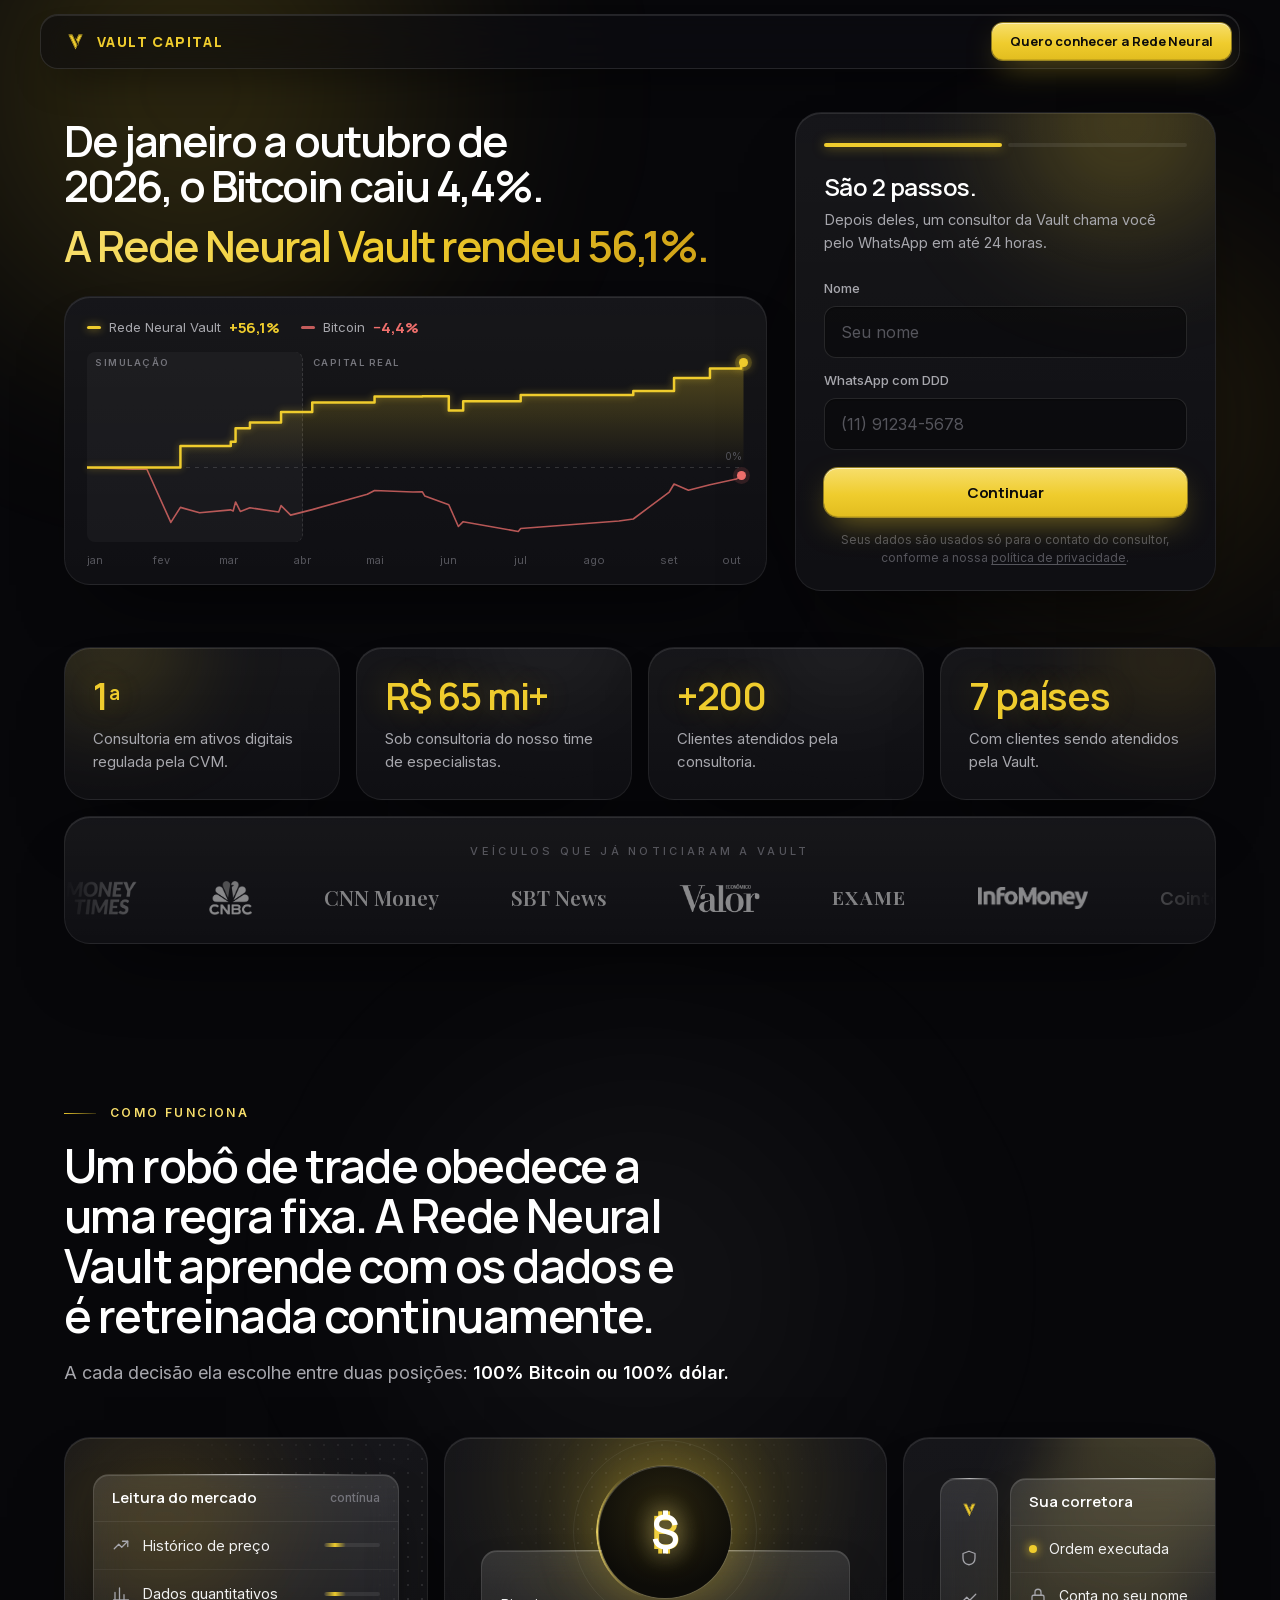
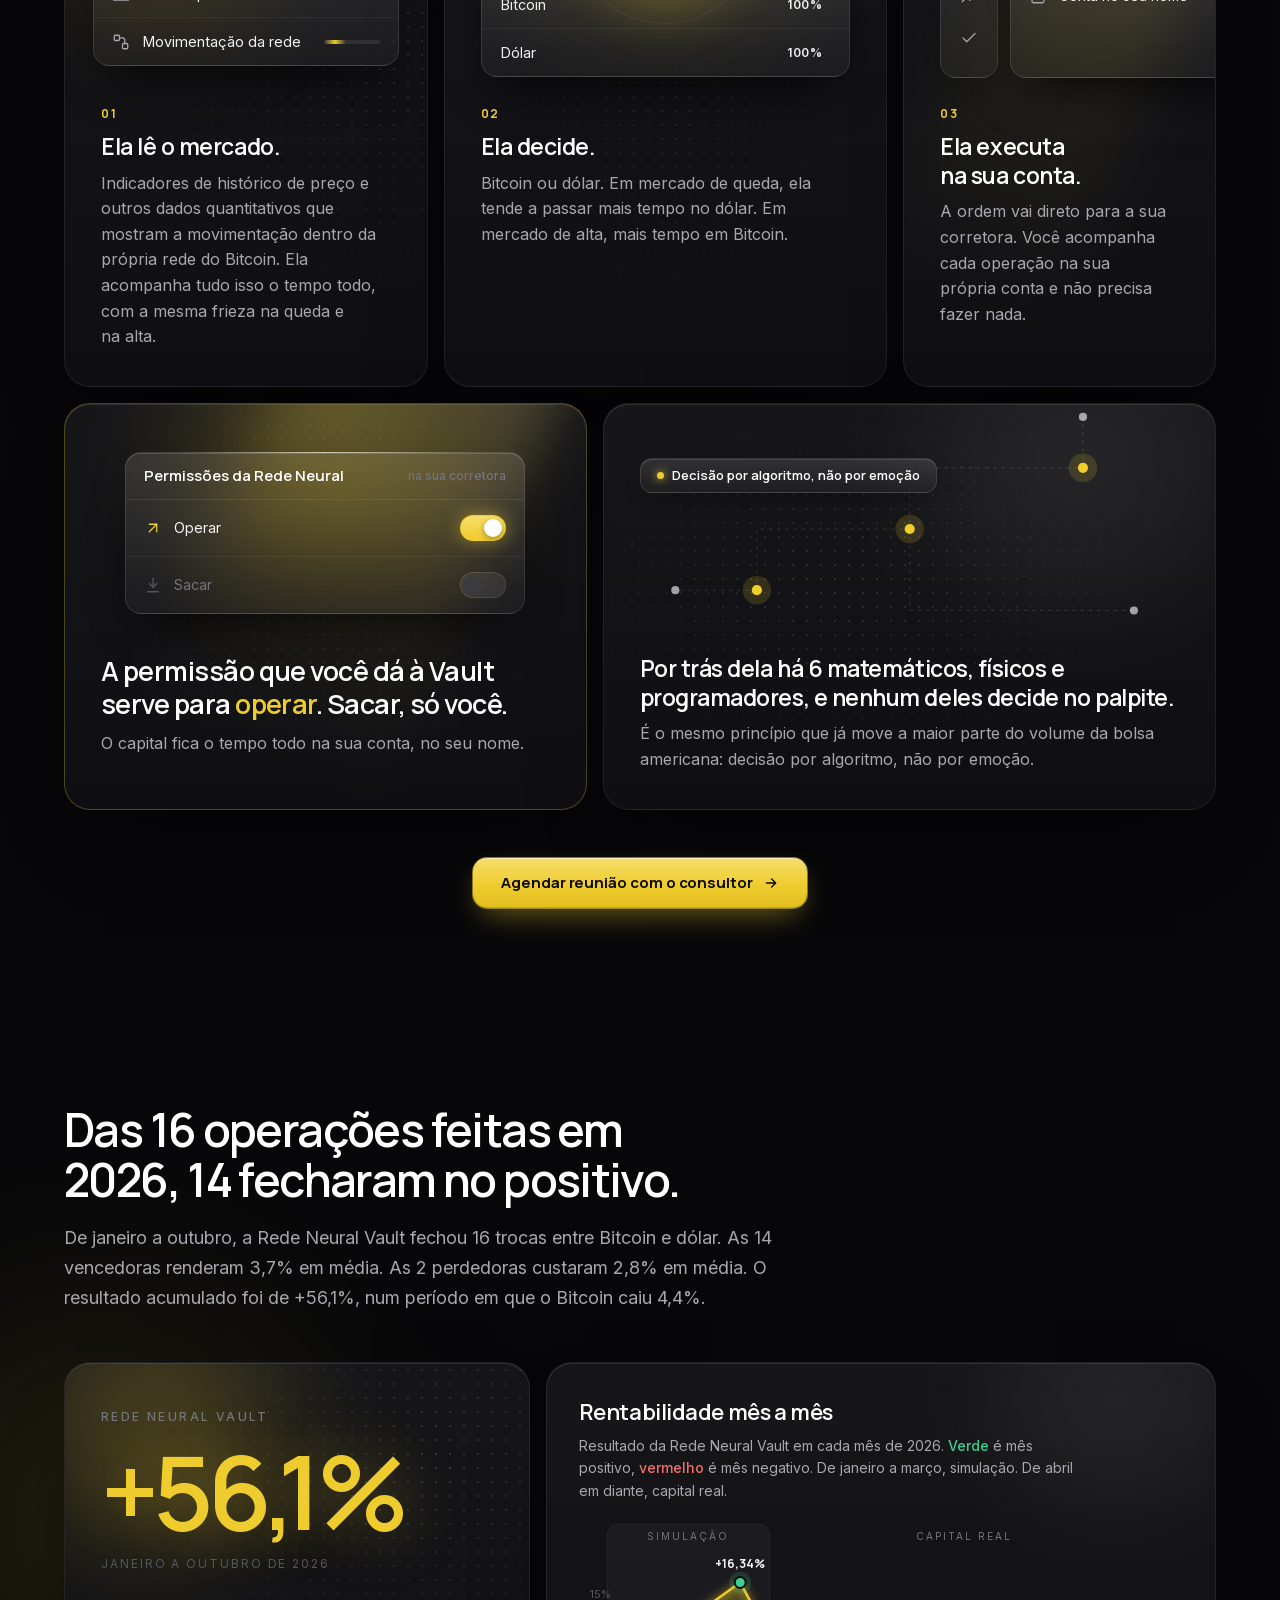
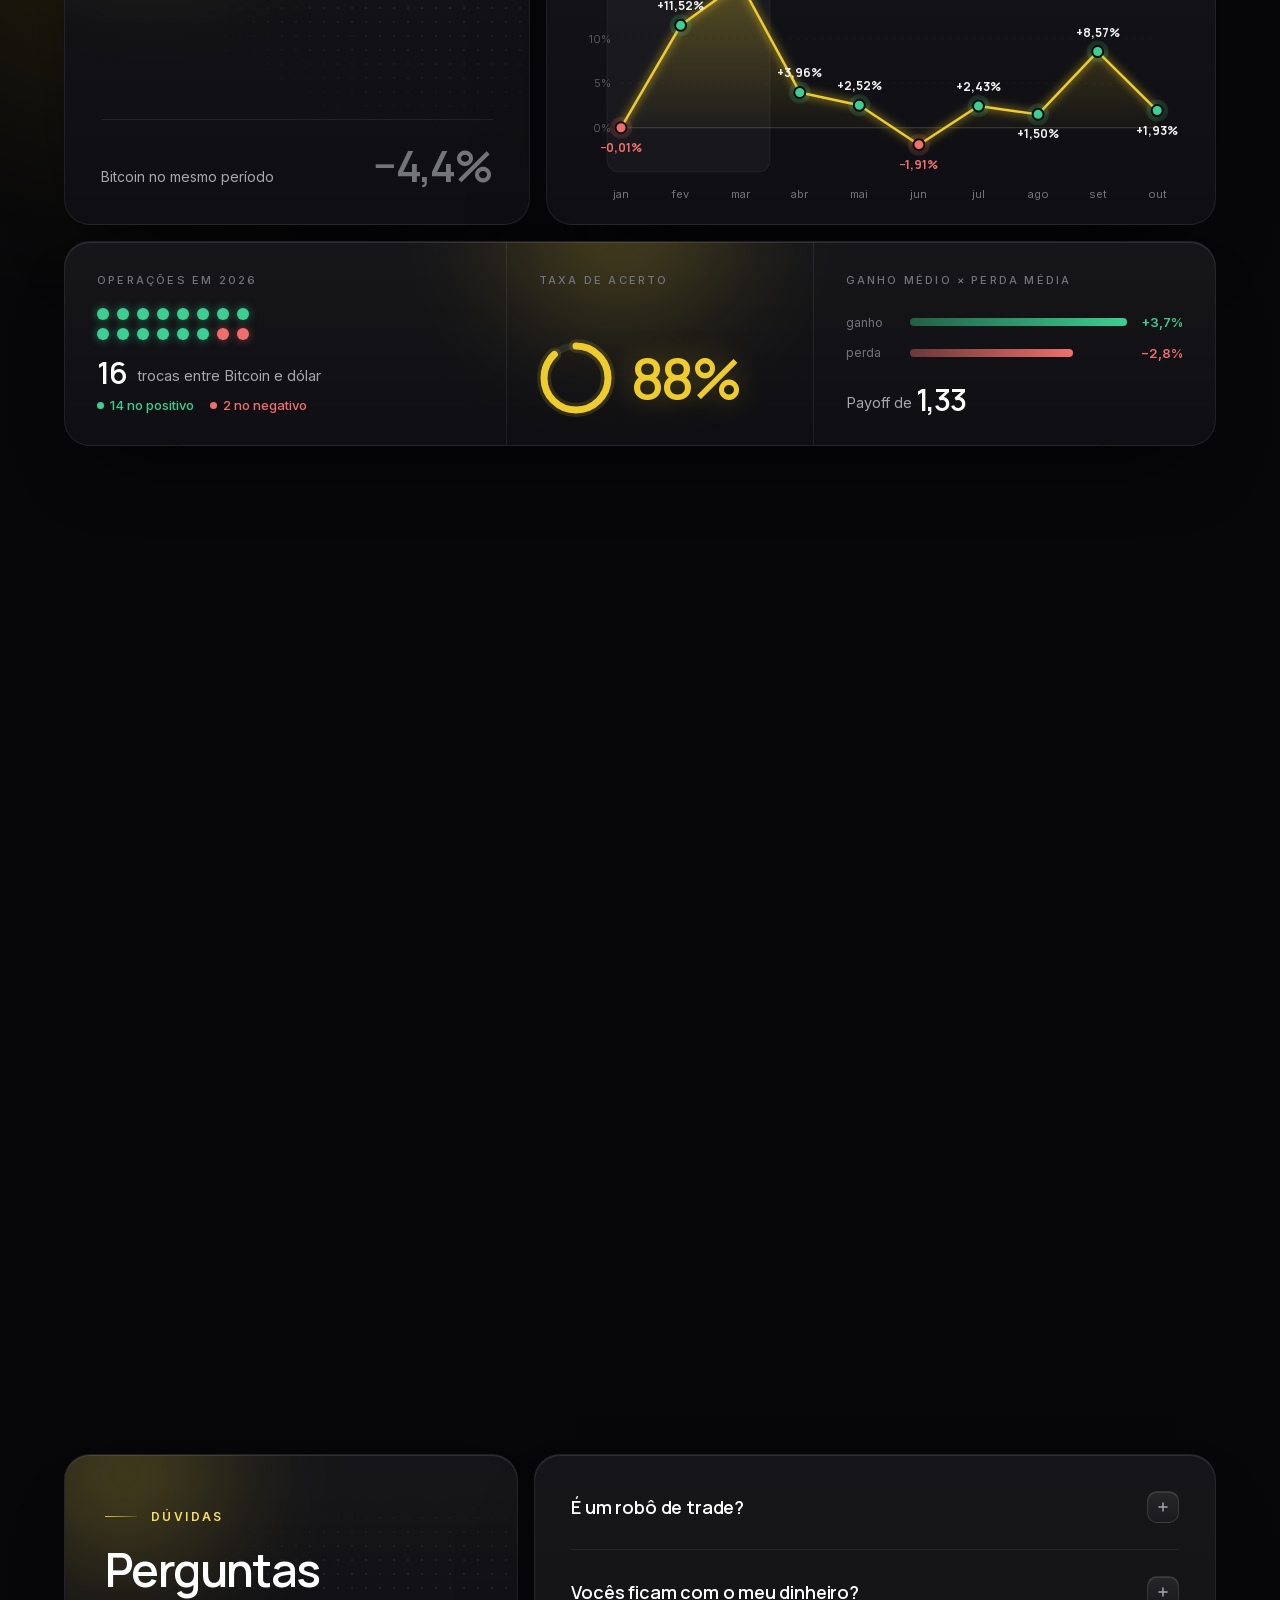
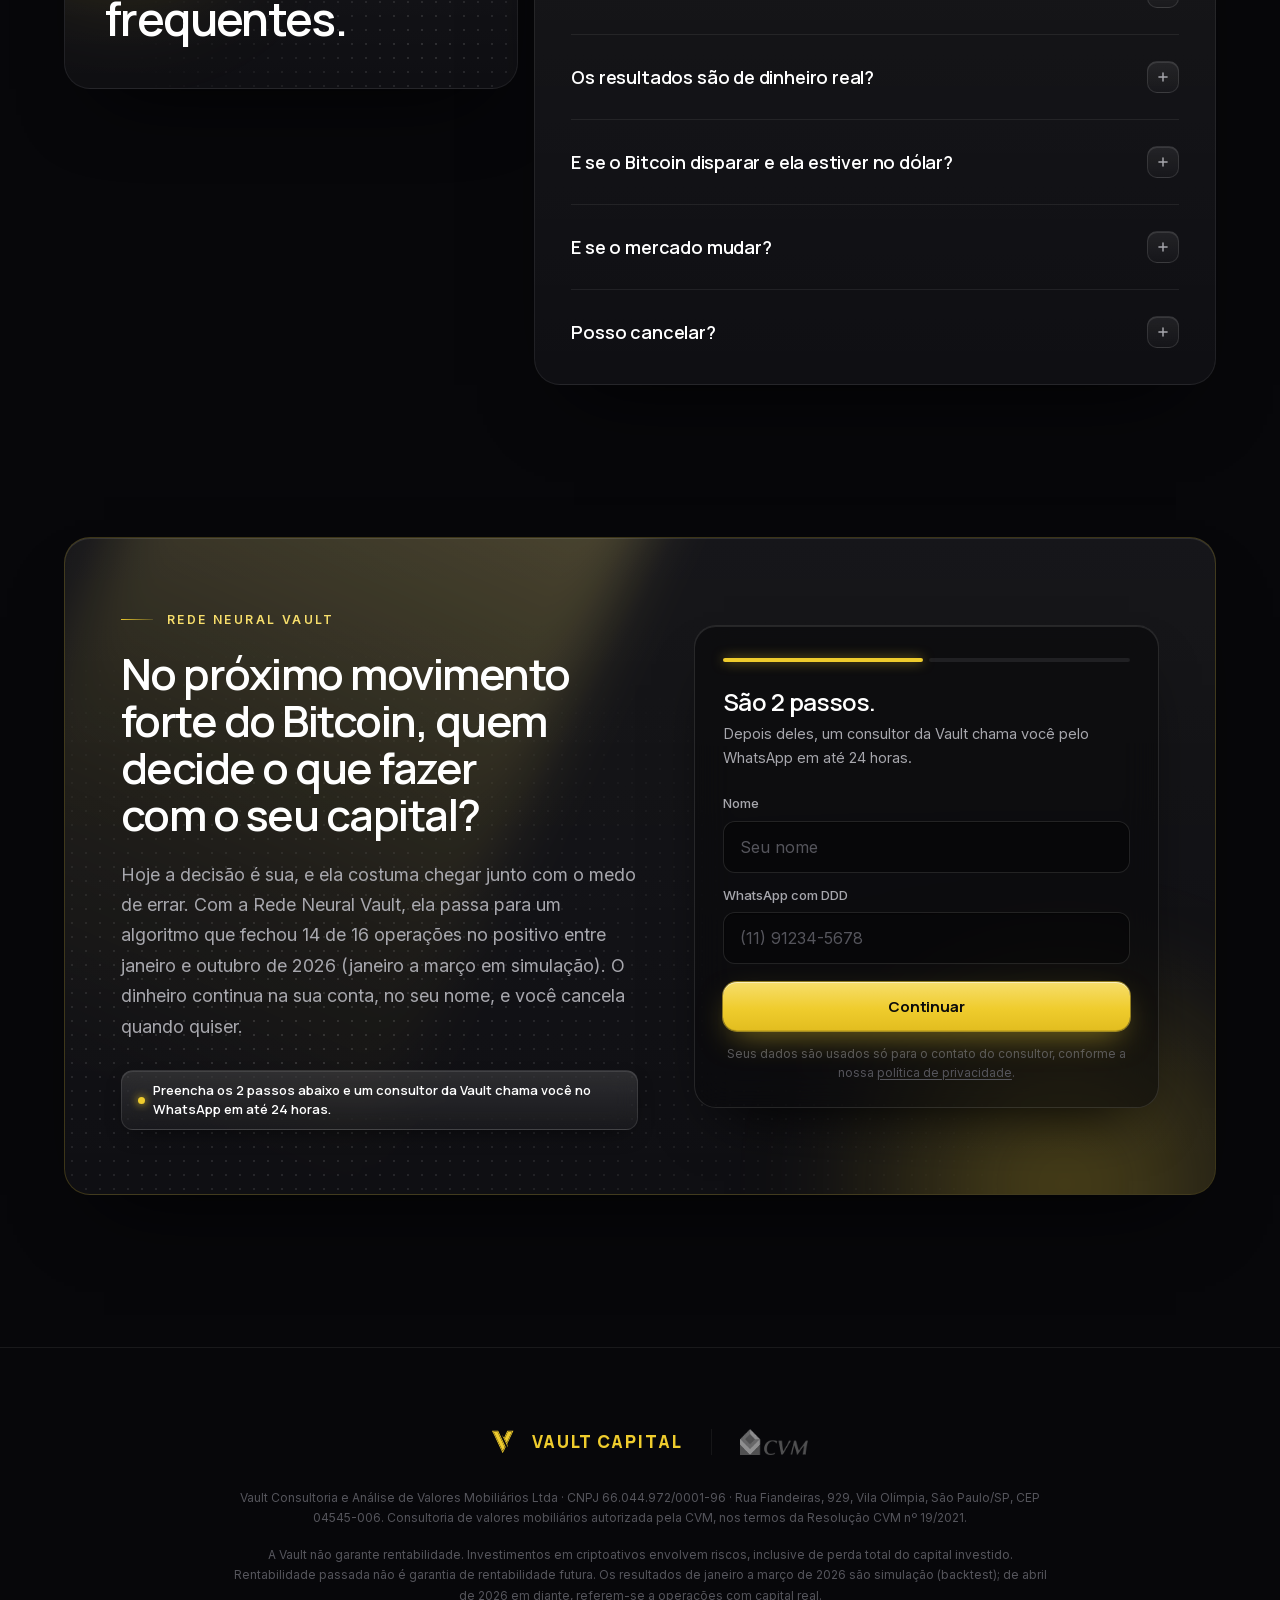
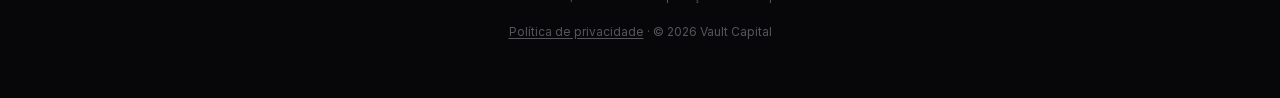
==== commit 3eeb5fa1: "rodada do time 05/10" ====
--- a/completa.html
+++ b/completa.html
@@ -558,6 +558,80 @@
       .btn, .btn-primary { white-space: normal; text-align: center; line-height: 1.25; }
       .stats { grid-template-columns: 1fr; }
     }
+  
+    /* ===== [K 05/10] Hero: headline + gráfico + formulário ===== */
+    .hero3 { padding: 112px 0 56px; }
+    .hero3-grid { display: grid; grid-template-columns: minmax(0, 1.25fr) minmax(0, .75fr); gap: 28px; align-items: center; }
+    .hero3-main { display: flex; flex-direction: column; gap: 28px; min-width: 0; }
+    .hero3 .hero-h1 { font-size: clamp(30px, 3.4vw, 50px); }
+    .hero3 .hero-form { padding: 30px 28px 22px; }
+    .hero-chart { margin: 0; padding: 20px 22px 14px; }
+    .hc-legend { display: flex; flex-wrap: wrap; gap: 6px 22px; font-size: 13px; color: var(--t2); margin-bottom: 14px; }
+    .hc-legend span { display: inline-flex; align-items: center; gap: 8px; white-space: nowrap; }
+    .hc-legend i { width: 14px; height: 3px; border-radius: 2px; }
+    .hc-legend b { font: 700 15px/1 var(--f-head); letter-spacing: -0.02em; }
+    .hc-rn i { background: var(--yellow); box-shadow: 0 0 8px rgba(239,204,45,.7); } .hc-rn b { color: var(--yellow); }
+    .hc-btc i { background: var(--neg); opacity: .8; } .hc-btc b { color: var(--neg); }
+    .hc-plot { position: relative; height: 190px; }
+    .hc-plot svg { position: absolute; inset: 0; width: 100%; height: 100%; overflow: visible; }
+    .hc-sim { position: absolute; left: 0; top: 0; bottom: 0; border-radius: 8px; background: rgba(255,255,255,.035); border-right: 1px dashed rgba(255,255,255,.12); }
+    .hc-sim span, .hc-real { position: absolute; top: 6px; font: 600 9.5px/1 var(--f-body); letter-spacing: .16em; text-transform: uppercase; color: var(--t3); }
+    .hc-sim span { left: 8px; } .hc-real { margin-left: 10px; }
+    .hc-zero { stroke: rgba(255,255,255,.14); stroke-width: 1; stroke-dasharray: 4 5; vector-effect: non-scaling-stroke; }
+    .hc-area { fill: url(#hcFill); stroke: none; }
+    .hc-rn-l { fill: none; stroke: var(--yellow); stroke-width: 2.5; stroke-linejoin: round; vector-effect: non-scaling-stroke; filter: drop-shadow(0 0 6px rgba(239,204,45,.45)); }
+    .hc-btc-l { fill: none; stroke: var(--neg); stroke-opacity: .75; stroke-width: 1.6; stroke-linejoin: round; vector-effect: non-scaling-stroke; }
+    .hc-dot { position: absolute; width: 9px; height: 9px; margin: -4.5px 0 0 -4.5px; border-radius: 50%; }
+    .hc-dot.rn { background: var(--yellow); box-shadow: 0 0 0 4px rgba(239,204,45,.18), 0 0 12px var(--yellow); }
+    .hc-dot.btc { background: var(--neg); box-shadow: 0 0 0 4px rgba(239,111,108,.15); }
+    .hc-x { position: relative; height: 22px; margin-top: 6px; }
+    .hc-x span { position: absolute; top: 4px; font-size: 11px; color: var(--t4); transform: translateX(-50%); }
+    .hc-x span:first-child { transform: none; } .hc-x span:last-child { transform: translateX(-100%); }
+    .hc-zl { position: absolute; right: 2px; transform: translateY(-120%); font-size: 10px; color: var(--t4); }
+    @media (max-width: 960px) {
+      .hero3-grid { grid-template-columns: minmax(0, 1fr); }
+      .hero3 .hero-form { max-width: 560px; }
+    }
+    @media (max-width: 768px) {
+      .hero3 { padding: 82px 0 40px; }
+      .hero3-grid { gap: 12px; }
+      .hero3-main { gap: 14px; }
+      .hero3 .hero-h1 { font-size: 27px; line-height: 1.1; letter-spacing: -0.04em; }
+      .hero3 .hero-h1 span { margin-top: 6px; }
+      .hero-chart { padding: 12px 14px 4px; border-radius: 18px; }
+      .hc-legend { font-size: 12px; gap: 4px 14px; margin-bottom: 8px; }
+      .hc-legend b { font-size: 13.5px; }
+      .hc-plot { height: 96px; }
+      .hc-sim span, .hc-real { font-size: 8px; letter-spacing: .12em; top: 4px; }
+      .hc-sim span { left: 6px; } .hc-real { margin-left: 7px; }
+      .hc-x { height: 18px; margin-top: 2px; }
+      .hc-x span { font-size: 10px; top: 2px; }
+      .hero3 .hero-form { padding: 16px 16px 12px; border-radius: 18px; }
+      .hero3 .lf-progress { margin-bottom: 12px; }
+      .hero3 .lf-title { font-size: 18px; margin-bottom: 2px; }
+      .hero3 .lf-text { font-size: 13px; line-height: 1.45; margin-bottom: 10px; }
+      .hero3 .lf-field { margin-bottom: 8px; }
+      .hero3 .lf-field label { font-size: 12px; margin-bottom: 4px; }
+      .hero3 .lf-field input { height: 46px; }
+      .hero3 .lf-actions { margin-top: 10px; }
+      .hero3 .lf-privacy { margin-top: 8px; font-size: 11px; }
+    }
+
+    /* ===== [K 05/10] Rótulo de seção: fio dourado + texto (sem pílula, sem bolinha brilhando, sem número para não brigar com os passos 01/02/03) ===== */
+    .tag { display: inline-flex; align-items: center; gap: 14px; padding: 0; border: 0; border-radius: 0; background: none; box-shadow: none;
+      font: 600 12px/1 var(--f-body); letter-spacing: .2em; text-transform: uppercase; color: var(--yellow-2); }
+    .tag i { display: block; flex-shrink: 0; width: 32px; height: 1px; border-radius: 0; background: linear-gradient(90deg, rgba(239,204,45,.95), rgba(239,204,45,.2)); box-shadow: none; }
+    .sec-head.c .tag i { display: none; }
+
+    /* ===== [K 05/10] Formulário em 2 etapas ===== */
+    .lf-progress { grid-template-columns: repeat(2, 1fr); }
+    .lf-step[data-step="2"] .lf-field { margin-bottom: 18px; }
+    .lf-step[data-step="2"] .lf-title { margin-bottom: 14px !important; }
+    .lf-step[data-step="2"] .lf-q { font-size: 15.5px; margin: 0 0 10px; }
+    .lf-step[data-step="2"] .lf-options { gap: 6px; }
+    .lf-step[data-step="2"] .lf-opt span { min-height: 44px; padding: 10px 14px; font-size: 14.5px; }
+    .lf-step[data-step="2"] .lf-group-error { margin: 6px 0 0; }
+    .lf-step[data-step="2"] .lf-options + .lf-group-error + .lf-q { margin-top: 20px; }
   </style>
 </head>
 <body data-variante="copy-ogilvy2">
@@ -573,31 +647,39 @@
 <main>
 
 
-<section id="hero" class="hero">
+<section id="hero" class="hero hero3">
   <div class="atmo y" style="width:900px;height:700px;left:-260px;top:-260px"></div>
   <div class="atmo a" style="width:700px;height:600px;right:-200px;top:120px"></div>
   <div class="wrap">
-    <div class="hero-grid">
-      <div class="card hero-main">
-        <div class="beam" style="left:-6%"></div>
-        <div>
-          <span class="tag"><i></i>Rede Neural Vault</span>
-          <h1 class="hero-h1">De janeiro a outubro de 2026, o Bitcoin caiu 4,4%.
+    <div class="hero3-grid">
+      <div class="hero3-main">
+        <h1 class="hero-h1">De janeiro a outubro de 2026, o Bitcoin caiu 4,4%.
             <span>A Rede Neural Vault rendeu 56,1%.</span></h1>
-          <p class="lead hero-sub">Quem investe em Bitcoin conhece duas frustrações: esperar um fundo que não chega e ver o topo passar sem vender. A Rede Neural Vault foi construída por 6 matemáticos, físicos e programadores para tirar essa decisão das suas mãos. Ela define quando o seu capital fica em Bitcoin e quando vai para o dólar, e executa as ordens direto na sua corretora.</p>
-        </div>
-
+        <figure class="card hero-chart" aria-label="Gráfico: de janeiro a outubro de 2026, a Rede Neural Vault acumulou +56,1% e o Bitcoin caiu 4,4%">
+          <figcaption class="hc-legend">
+            <span class="hc-rn"><i></i>Rede Neural Vault <b>+56,1%</b></span>
+            <span class="hc-btc"><i></i>Bitcoin <b>−4,4%</b></span>
+          </figcaption>
+          <div class="hc-plot">
+            <div class="hc-sim" style="width:32.85%"><span>Simulação</span></div>
+            <span class="hc-real" style="left:32.85%">Capital real</span>
+            <svg viewBox="0 0 1000 300" preserveAspectRatio="none" aria-hidden="true">
+              <defs><linearGradient id="hcFill" x1="0" y1="0" x2="0" y2="1"><stop offset="0" stop-color="#efcc2d" stop-opacity=".28"/><stop offset="1" stop-color="#efcc2d" stop-opacity="0"/></linearGradient></defs>
+              <line class="hc-zero" x1="0" x2="1000" y1="182.4" y2="182.4"/>
+              <path class="hc-area" d="M0.0,182.4 L91.2,182.4 L91.2,182.4 L142.3,182.4 L142.3,148.5 L219.0,148.5 L219.0,141.8 L226.3,141.8 L226.3,120.5 L248.2,120.5 L248.2,111.5 L295.6,111.5 L295.6,94.9 L343.1,94.9 L343.1,79.8 L438.0,79.8 L438.0,70.3 L510.9,70.3 L510.9,69.8 L551.1,69.8 L551.1,92.2 L573.0,92.2 L573.0,77.6 L660.6,77.6 L660.6,67.9 L832.1,67.9 L832.1,61.7 L894.2,61.7 L894.2,41.1 L948.9,41.1 L948.9,26.2 L996.4,26.2 L996.4,17.5 L1000,17.5 L1000,182.4 L0,182.4 Z"/>
+              <path class="hc-btc-l" d="M0.0,182.4 L69.3,185.2 L91.2,185.2 L127.7,269.1 L142.3,245.3 L171.5,253.9 L219.0,249.3 L222.6,251.1 L226.3,236.8 L233.6,251.7 L248.2,246.0 L292.0,252.7 L295.6,242.5 L310.2,257.6 L343.1,248.9 L427.0,224.7 L438.0,218.6 L496.4,221.0 L510.9,220.7 L514.6,227.5 L551.1,241.2 L565.7,275.5 L573.0,267.9 L656.9,283.3 L660.6,278.6 L810.2,266.8 L832.1,263.7 L886.9,221.1 L894.2,208.4 L916.1,218.3 L948.9,209.5 L989.1,200.6 L996.4,195.3"/>
+              <path class="hc-rn-l" d="M0.0,182.4 L91.2,182.4 L91.2,182.4 L142.3,182.4 L142.3,148.5 L219.0,148.5 L219.0,141.8 L226.3,141.8 L226.3,120.5 L248.2,120.5 L248.2,111.5 L295.6,111.5 L295.6,94.9 L343.1,94.9 L343.1,79.8 L438.0,79.8 L438.0,70.3 L510.9,70.3 L510.9,69.8 L551.1,69.8 L551.1,92.2 L573.0,92.2 L573.0,77.6 L660.6,77.6 L660.6,67.9 L832.1,67.9 L832.1,61.7 L894.2,61.7 L894.2,41.1 L948.9,41.1 L948.9,26.2 L996.4,26.2 L996.4,17.5 L1000,17.5"/>
+            </svg>
+            <span class="hc-zl" style="top:60.80%">0%</span>
+            <i class="hc-dot rn" style="left:100%;top:5.83%"></i>
+            <i class="hc-dot btc" style="left:99.64%;top:65.10%"></i>
+          </div>
+          <div class="hc-x" aria-hidden="true"><span style="left:0.00%">jan</span><span style="left:11.31%">fev</span><span style="left:21.53%">mar</span><span style="left:32.85%">abr</span><span style="left:43.80%">mai</span><span style="left:55.11%">jun</span><span style="left:66.06%">jul</span><span style="left:77.37%">ago</span><span style="left:88.69%">set</span><span style="left:99.64%">out</span></div>
+        </figure>
       </div>
-      <div class="hero-side">
-        <div class="card hero-form">
-          <div class="glow y" style="width:420px;height:300px;right:-120px;top:-140px"></div>
-          <div id="formulario" class="form-mount" data-origem="hero"></div>
-        </div>
-  <ul class="card chips" aria-label="Garantias">
-            <li><b><svg viewBox="0 0 24 24"><path d="M3 3v18h18"/><path d="m7 14 4-4 4 4 5-5"/></svg></b>A Rede Neural Vault acompanha o mercado o tempo todo. Você pode fechar o gráfico.</li>
-            <li><b><svg viewBox="0 0 24 24"><rect x="4" y="11" width="16" height="10" rx="2"/><path d="M8 11V7a4 4 0 0 1 8 0v4"/></svg></b>O dinheiro fica na sua corretora, no seu nome. A permissão da Vault serve só para operar.</li>
-            <li><b><svg viewBox="0 0 24 24"><circle cx="12" cy="12" r="9"/><path d="m15 9-6 6M9 9l6 6"/></svg></b>Você cancela quando quiser. Não há fidelidade nem período mínimo.</li>
-          </ul>
+      <div class="card hero-form">
+        <div class="glow y" style="width:420px;height:300px;right:-120px;top:-140px"></div>
+        <div id="formulario" class="form-mount" data-origem="hero"></div>
       </div>
     </div>
   </div>
@@ -636,7 +718,7 @@
     <div class="sec-head">
       <span class="tag fade-in"><i></i>Como funciona</span>
       <h2 class="h2 fade-in">Um robô de trade obedece a uma regra fixa. A Rede Neural Vault aprende com os dados e é retreinada continuamente.</h2>
-      <p class="lead fade-in d1">A cada decisão ela escolhe entre duas posições, e só duas: <strong style="color:var(--white);font-weight:600">100% Bitcoin ou 100% dólar.</strong> O caminho até a ordem tem três etapas.</p>
+      <p class="lead fade-in d1">A cada decisão ela escolhe entre duas posições: <strong style="color:var(--white);font-weight:600">100% Bitcoin ou 100% dólar.</strong></p>
     </div>
 
     <div class="bento r1">
@@ -646,15 +728,15 @@
         <div class="card-viz" aria-hidden="true">
           <div class="panel read-panel">
             <div class="panel-h">Leitura do mercado <small>contínua</small></div>
-            <div class="row"><span><svg class="ico" viewBox="0 0 24 24"><path d="M3 17l6-6 4 4 8-8"/><path d="M14 7h7v7"/></svg>Preço</span><i class="scan"></i></div>
-            <div class="row"><span><svg class="ico" viewBox="0 0 24 24"><path d="M4 20V10M10 20V4M16 20v-7M22 20H2"/></svg>Indicadores técnicos</span><i class="scan"></i></div>
-            <div class="row"><span><svg class="ico" viewBox="0 0 24 24"><rect x="3" y="3" width="7" height="7" rx="1.5"/><rect x="14" y="14" width="7" height="7" rx="1.5"/><path d="M10 6.5h4a3 3 0 0 1 3 3V14"/></svg>Dados on-chain</span><i class="scan"></i></div>
+            <div class="row"><span><svg class="ico" viewBox="0 0 24 24"><path d="M3 17l6-6 4 4 8-8"/><path d="M14 7h7v7"/></svg>Histórico de preço</span><i class="scan"></i></div>
+            <div class="row"><span><svg class="ico" viewBox="0 0 24 24"><path d="M4 20V10M10 20V4M16 20v-7M22 20H2"/></svg>Dados quantitativos</span><i class="scan"></i></div>
+            <div class="row"><span><svg class="ico" viewBox="0 0 24 24"><rect x="3" y="3" width="7" height="7" rx="1.5"/><rect x="14" y="14" width="7" height="7" rx="1.5"/><path d="M10 6.5h4a3 3 0 0 1 3 3V14"/></svg>Movimentação da rede</span><i class="scan"></i></div>
           </div>
         </div>
         <div class="card-txt">
           <span class="fact-n">01</span>
           <h3>Ela lê o mercado.</h3>
-          <p>Indicadores de preço, indicadores técnicos e dados on-chain, que mostram a movimentação dentro da própria rede do Bitcoin. Ela acompanha tudo isso o tempo todo, com a mesma frieza na queda e na alta.</p>
+          <p>Indicadores de histórico de preço e outros dados quantitativos que mostram a movimentação dentro da própria rede do Bitcoin. Ela acompanha tudo isso o tempo todo, com a mesma frieza na queda e na alta.</p>
         </div>
       </article>
 
@@ -734,13 +816,13 @@
           <span class="btn-glass team-pill"><i></i>Decisão por algoritmo, não por emoção</span>
         </div>
         <div class="card-txt">
-          <h3>Quem construiu a Rede Neural Vault foram 6 matemáticos, físicos e programadores, e nenhuma decisão ali sai de palpite.</h3>
-          <p>A decisão por algoritmo já move a maior parte do volume da bolsa americana. A Rede Neural Vault aplica o mesmo princípio ao Bitcoin.</p>
+          <h3>Por trás dela há 6 matemáticos, físicos e programadores, e nenhum deles decide no palpite.</h3>
+          <p>É o mesmo princípio que já move a maior parte do volume da bolsa americana: decisão por algoritmo, não por emoção.</p>
         </div>
       </article>
     </div>
 
-    <div class="cta-mid fade-in"><a href="#cta-final" class="btn">Quero falar com um consultor da Vault <svg viewBox="0 0 24 24"><path d="M5 12h14M13 6l6 6-6 6"/></svg></a></div>
+    <div class="cta-mid fade-in"><a href="#cta-final" class="btn">Agendar reunião com o consultor <svg viewBox="0 0 24 24"><path d="M5 12h14M13 6l6 6-6 6"/></svg></a></div>
   </div>
 </section>
 
@@ -875,7 +957,7 @@
         <span class="tag" style="margin-bottom:24px"><i></i>Rede Neural Vault</span>
         <h2 class="h2">No próximo movimento forte do Bitcoin, quem decide o que fazer com o seu capital?</h2>
         <p class="lead">Hoje a decisão é sua, e ela costuma chegar junto com o medo de errar. Com a Rede Neural Vault, ela passa para um algoritmo que fechou 14 de 16 operações no positivo entre janeiro e outubro de 2026 (janeiro a março em simulação). O dinheiro continua na sua conta, no seu nome, e você cancela quando quiser.</p>
-        <span class="btn-glass final-contact"><i></i>Preencha os 3 passos abaixo e um consultor da Vault chama você no WhatsApp em até 24 horas.</span>
+        <span class="btn-glass final-contact"><i></i>Preencha os 2 passos abaixo e um consultor da Vault chama você no WhatsApp em até 24 horas.</span>
       </div>
       <div class="final-form"><div class="form-mount" data-origem="final"></div></div>
     </div>
@@ -901,11 +983,11 @@
 <template id="lead-form-tpl">
   <form class="lead-form" novalidate>
     <div class="lf-body">
-      <div class="lf-progress" aria-hidden="true"><i class="on"></i><i></i><i></i></div>
+      <div class="lf-progress" aria-hidden="true"><i class="on"></i><i></i></div>
 
       
       <div class="lf-step active" data-step="1">
-        <p class="lf-title">São 3 passos.</p>
+        <p class="lf-title">São 2 passos.</p>
         <p class="lf-text">Depois deles, um consultor da Vault chama você pelo WhatsApp em até 24 horas.</p>
         <div class="lf-field">
           <label data-for="nome">Nome</label>
@@ -917,17 +999,17 @@
           <input data-name="whatsapp" type="tel" inputmode="tel" autocomplete="tel-national" placeholder="(11) 91234-5678" />
           <p class="lf-error" role="alert">Digite um WhatsApp válido, com DDD.</p>
         </div>
+        <div class="lf-actions"><button type="button" class="btn-primary" data-next>Continuar</button></div>
+      </div>
+
+      
+      <div class="lf-step" data-step="2">
+        <p class="lf-title">Último passo.</p>
         <div class="lf-field">
           <label data-for="email">E-mail</label>
           <input data-name="email" type="email" autocomplete="email" placeholder="voce@email.com" />
           <p class="lf-error" role="alert">Digite um e-mail válido.</p>
         </div>
-        <div class="lf-actions"><button type="button" class="btn-primary" data-next>Continuar</button></div>
-      </div>
-
-      
-      <div class="lf-step" data-step="2">
-        <p class="lf-title">Faltam 2 passos.</p>
         <p class="lf-q">Somando tudo (empresa, imóveis, participações e investimentos) seu patrimônio total hoje está em qual faixa?</p>
         <div class="lf-options" role="radiogroup" data-group="patrimonio">
           <label class="lf-opt"><input type="radio" value="Até R$ 500 mil" /><span>Até R$ 500 mil</span></label>
@@ -937,15 +1019,6 @@
           <label class="lf-opt"><input type="radio" value="Acima de R$ 10 milhões" /><span>Acima de R$ 10 milhões</span></label>
         </div>
         <p class="lf-group-error" role="alert">Escolha uma faixa para continuar.</p>
-        <div class="lf-actions">
-          <button type="button" class="btn-primary" data-next>Continuar</button>
-          <button type="button" class="lf-back" data-back>Voltar</button>
-        </div>
-      </div>
-
-      
-      <div class="lf-step" data-step="3">
-        <p class="lf-title">Último passo.</p>
         <p class="lf-q">Quanto você tem investido em cripto hoje?</p>
         <div class="lf-options" role="radiogroup" data-group="cripto">
           <label class="lf-opt"><input type="radio" value="Ainda não tenho cripto" /><span>Ainda não tenho cripto</span></label>
@@ -1027,14 +1100,15 @@
     const phone = form.querySelector('[data-name="whatsapp"]');
     phone.addEventListener('input', () => { phone.value = maskPhone(phone.value); });
 
+    // [K 05/10] etapa 1 = nome + WhatsApp; etapa 2 = e-mail + patrimônio + cripto
     const rules = {
       nome: v => v.trim().length >= 2,
       whatsapp: v => /^\d{10,11}$/.test(v.replace(/\D/g, '')),
       email: v => /^[^\s@]+@[^\s@]+\.[^\s@]{2,}$/.test(v.trim())
     };
-    function validateStep1() {
+    function validateFields(keys) {
       let ok = true;
-      Object.keys(rules).forEach(k => {
+      keys.forEach(k => {
         const inp = form.querySelector('[data-name="' + k + '"]');
         const valid = rules[k](inp.value);
         inp.closest('.lf-field').classList.toggle('invalid', !valid);
@@ -1043,6 +1117,7 @@
       });
       return ok;
     }
+    const validateStep1 = () => validateFields(['nome', 'whatsapp']);
     form.querySelectorAll('[data-name]').forEach(inp =>
       inp.addEventListener('input', () => inp.closest('.lf-field').classList.remove('invalid')));
 
@@ -1050,22 +1125,21 @@
       const c = form.querySelector('[data-group="' + name + '"] input:checked');
       return c ? c.value : '';
     };
-    function validateGroup(step) {
-      const g = step.querySelector('[data-group]');
-      const ok = !!groupValue(g.dataset.group);
-      step.querySelector('.lf-group-error').classList.toggle('show', !ok);
+    const groupError = name => form.querySelector('[data-group="' + name + '"]').nextElementSibling;
+    function validateStep2() {
+      let ok = validateFields(['email']);
+      ['patrimonio', 'cripto'].forEach(g => {
+        const has = !!groupValue(g);
+        groupError(g).classList.toggle('show', !has);
+        if (!has && ok) { form.querySelector('[data-group="' + g + '"]').scrollIntoView({ block: 'center', behavior: 'smooth' }); ok = false; }
+      });
       return ok;
     }
-
-    // etapa 2 avança sozinha ao escolher a faixa
-    form.querySelectorAll('[data-group="patrimonio"] input').forEach(r =>
-      r.addEventListener('change', () => { steps[1].querySelector('.lf-group-error').classList.remove('show'); setTimeout(() => show(2), 220); }));
-    form.querySelectorAll('[data-group="cripto"] input').forEach(r =>
-      r.addEventListener('change', () => steps[2].querySelector('.lf-group-error').classList.remove('show')));
+    ['patrimonio', 'cripto'].forEach(g => form.querySelectorAll('[data-group="' + g + '"] input').forEach(r =>
+      r.addEventListener('change', () => groupError(g).classList.remove('show'))));
 
     form.querySelectorAll('[data-next]').forEach(btn => btn.addEventListener('click', () => {
       if (current === 0 && validateStep1()) show(1);
-      else if (current === 1 && validateGroup(steps[1])) show(2);
     }));
     form.querySelectorAll('[data-back]').forEach(btn => btn.addEventListener('click', () => show(Math.max(0, current - 1))));
     form.addEventListener('keydown', e => {
@@ -1074,7 +1148,7 @@
 
     form.addEventListener('submit', async e => {
       e.preventDefault();
-      if (current !== 2 || !validateGroup(steps[2])) return;
+      if (current !== 1 || !validateStep2()) return;
       const lead = {
         nome: form.nome.value.trim(),
         whatsapp: '+55' + form.whatsapp.value.replace(/\D/g, ''),
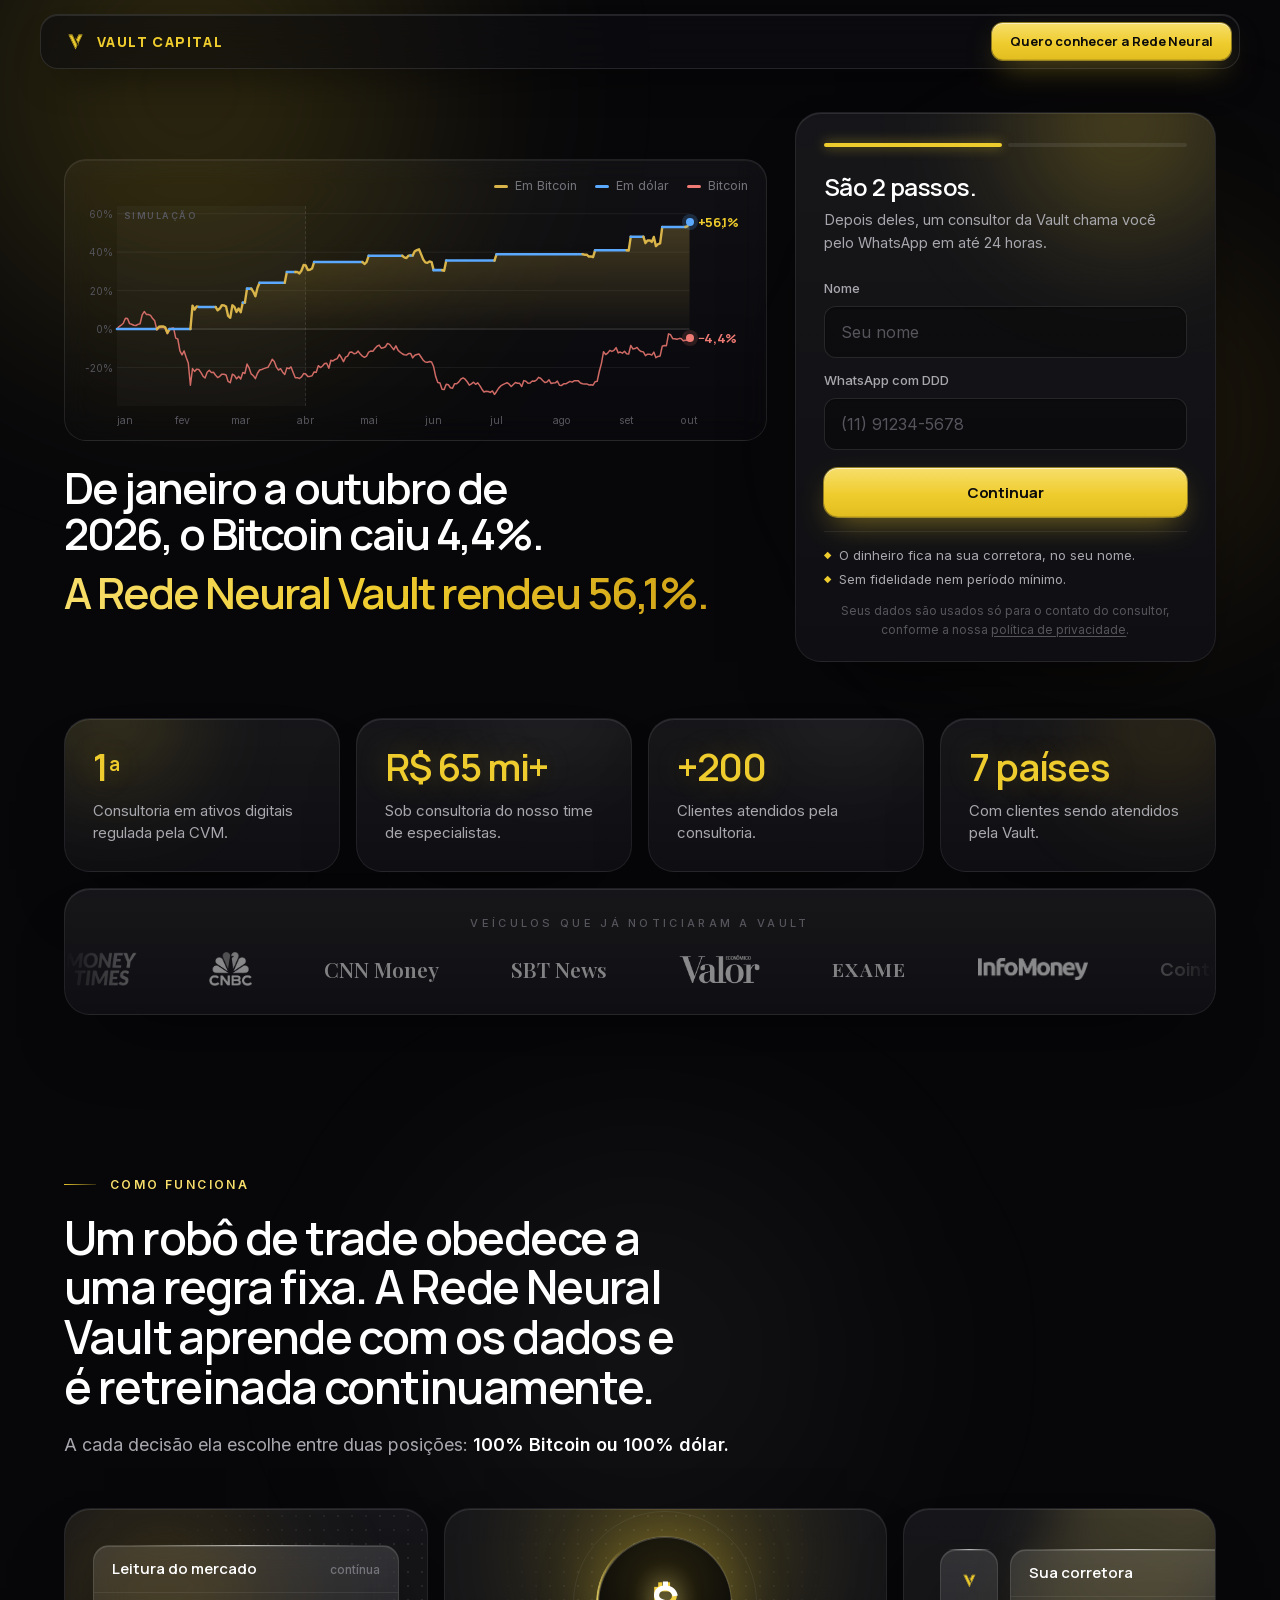
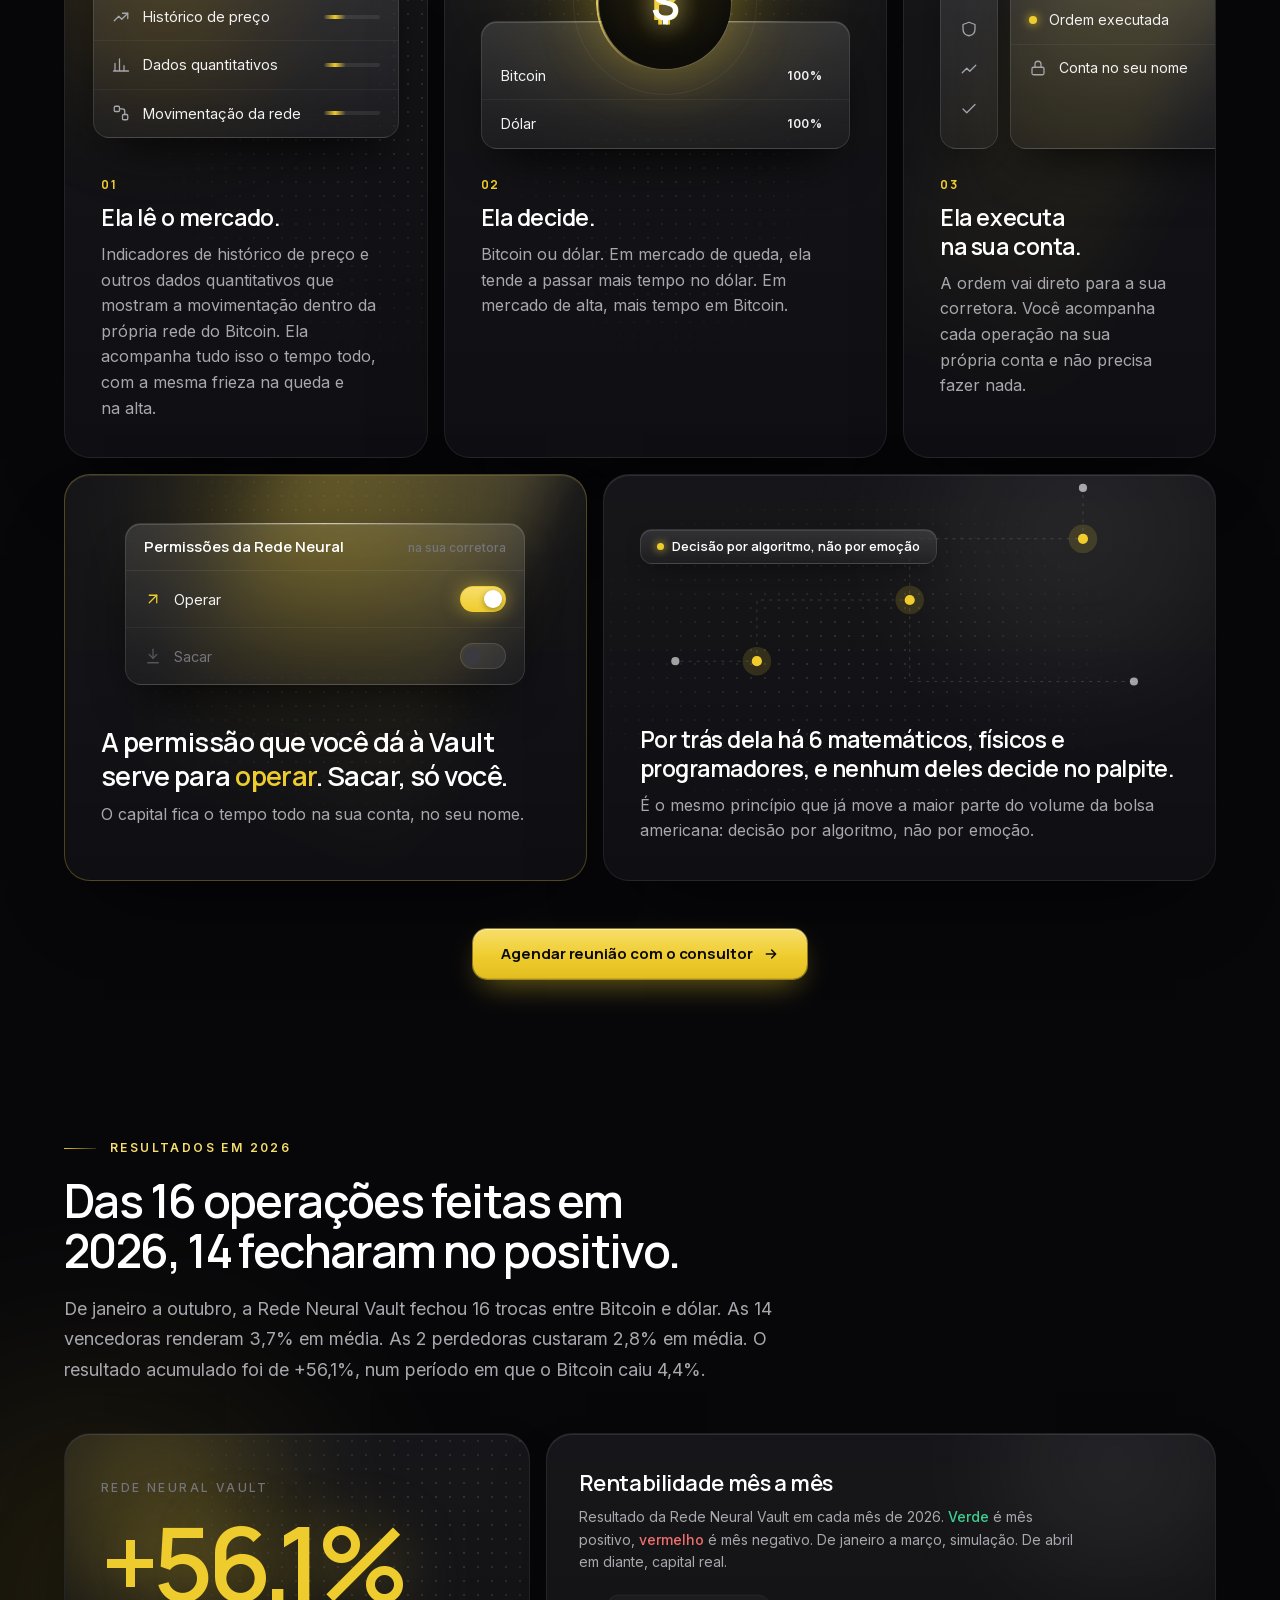
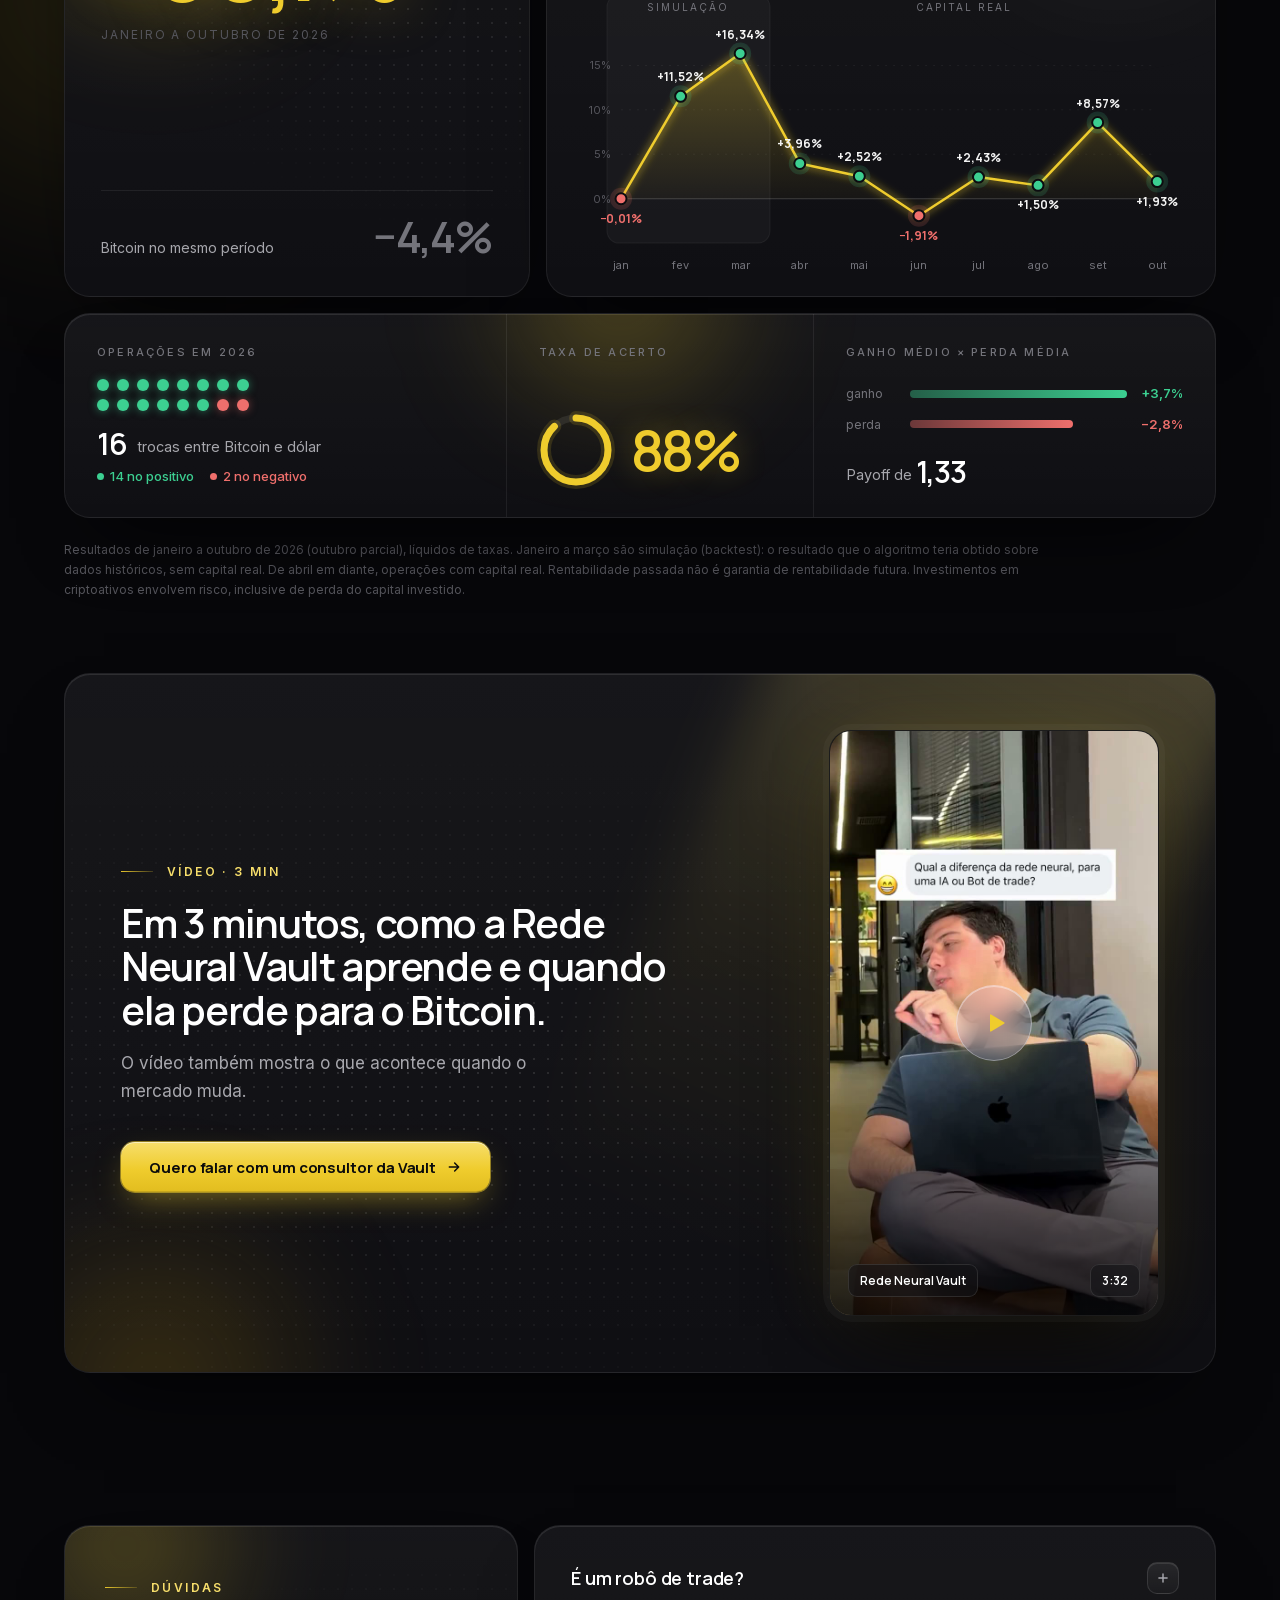
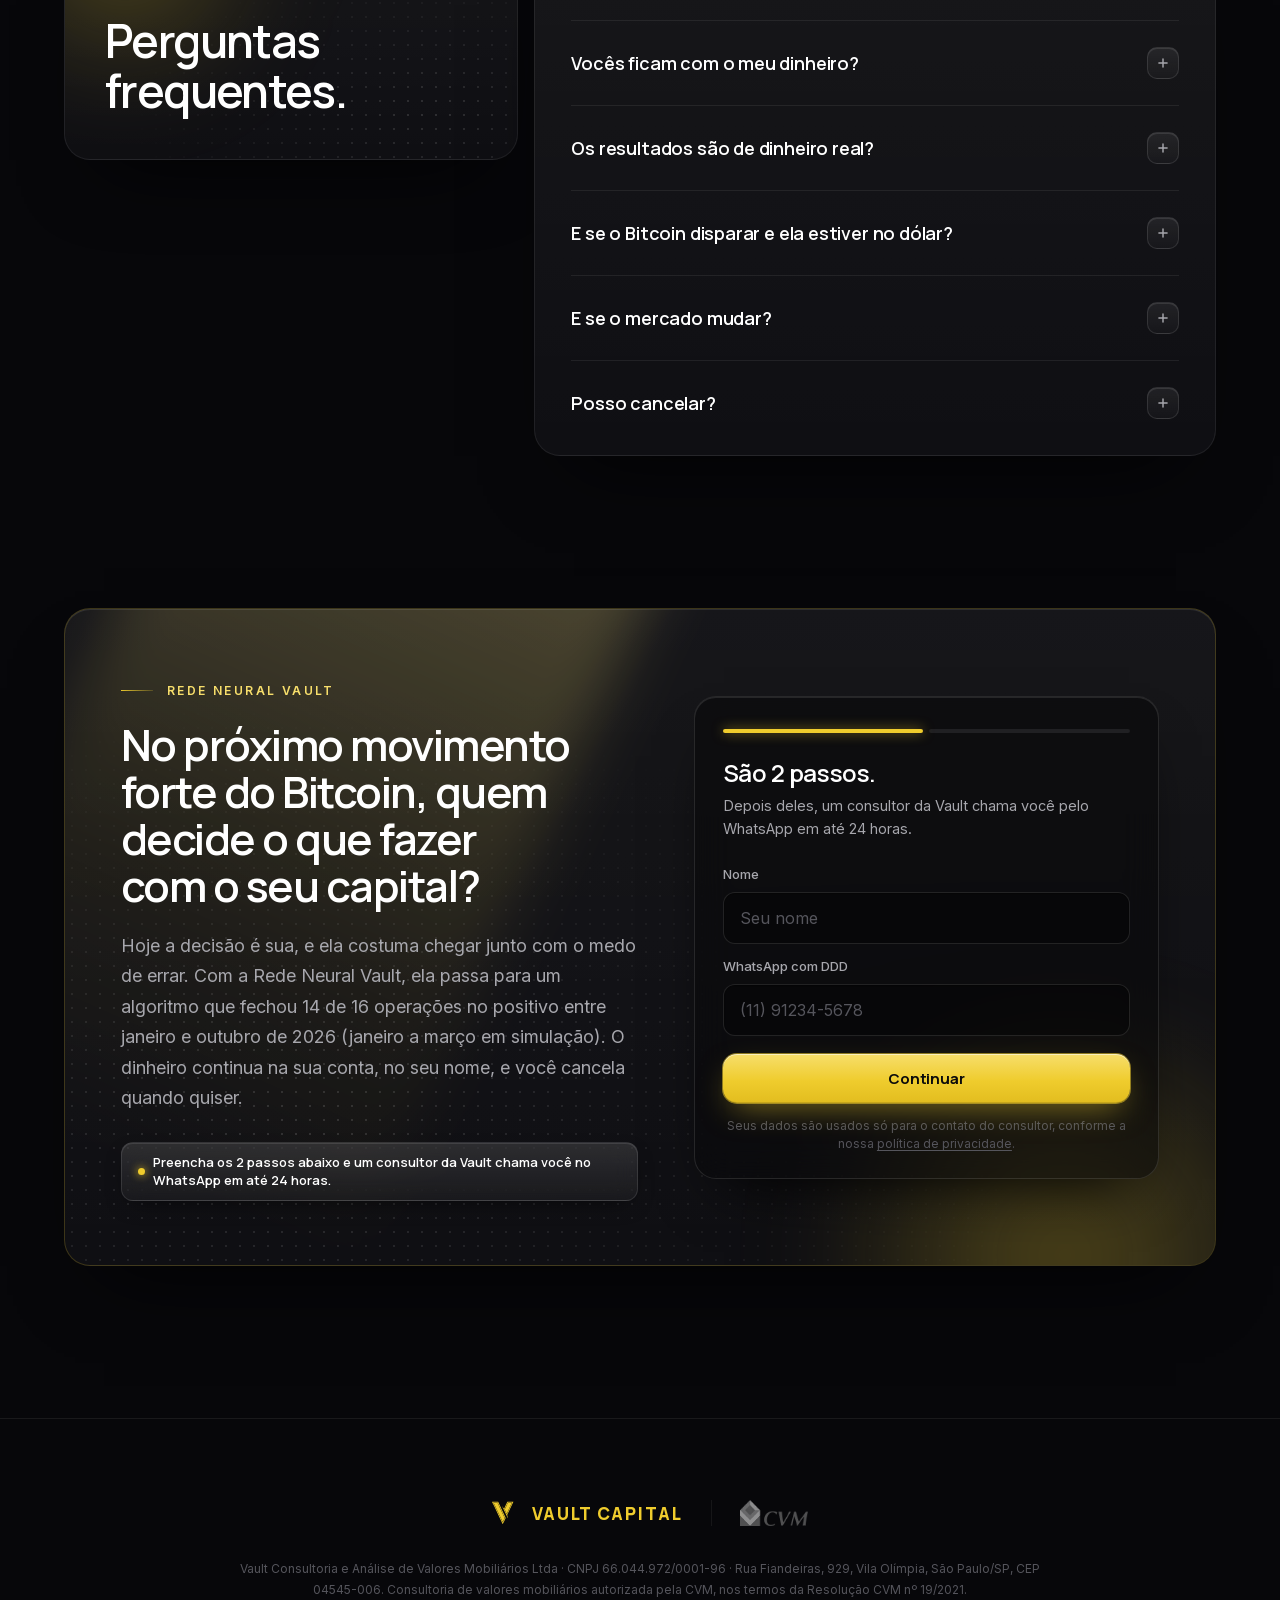
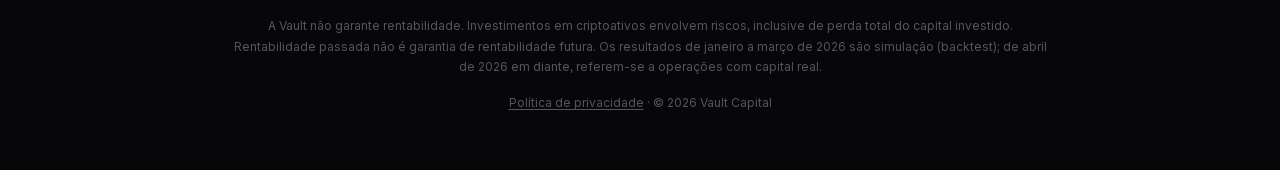
==== commit 9159c56e: "hero: grafico do sistema, garantias, faq" ====
--- a/completa.html
+++ b/completa.html
@@ -632,6 +632,61 @@
     .lf-step[data-step="2"] .lf-opt span { min-height: 44px; padding: 10px 14px; font-size: 14.5px; }
     .lf-step[data-step="2"] .lf-group-error { margin: 6px 0 0; }
     .lf-step[data-step="2"] .lf-options + .lf-group-error + .lf-q { margin-top: 20px; }
+
+    /* ===== [K 05/10 v2] Gráfico do hero no estilo do sistema, translúcido ===== */
+    .hero3-main { gap: 24px; }
+    .hero-chart { margin: 0; padding: 16px 18px 10px; position: relative; border-radius: 22px;
+      background: linear-gradient(180deg, rgba(255,255,255,.045), rgba(255,255,255,.012)); border: 1px solid rgba(255,255,255,.09);
+      box-shadow: inset 0 1px 0 rgba(255,255,255,.06); backdrop-filter: blur(14px) saturate(140%); -webkit-backdrop-filter: blur(14px) saturate(140%); }
+    .hc-legend { display: flex; flex-wrap: wrap; justify-content: flex-end; gap: 6px 18px; font-size: 12.5px; color: var(--t3); margin-bottom: 10px; }
+    .hc-legend span { display: inline-flex; align-items: center; gap: 7px; white-space: nowrap; }
+    .hc-legend i { width: 14px; height: 3px; border-radius: 2px; box-shadow: none; }
+    .hc-l-btcpos i { background: #d9b44a; } .hc-l-usd i { background: #5aa9ff; } .hc-l-btc i { background: #f07a74; }
+    .hc-plot { position: relative; height: 200px; margin: 0 58px 0 34px; }
+    .hc-plot svg { position: absolute; inset: 0; width: 100%; height: 100%; overflow: visible; }
+    .hc-sim { position: absolute; left: 0; top: 0; bottom: 0; border-radius: 0; background: rgba(255,255,255,.025); border-right: 1px dashed rgba(255,255,255,.1); }
+    .hc-sim span { position: absolute; left: 7px; top: 5px; font: 600 9px/1 var(--f-body); letter-spacing: .16em; text-transform: uppercase; color: var(--t4); }
+    .hc-grid { stroke: rgba(255,255,255,.06); stroke-width: 1; vector-effect: non-scaling-stroke; }
+    .hc-grid.z { stroke: rgba(255,255,255,.2); }
+    .hc-y { position: absolute; left: -34px; top: 0; bottom: 0; width: 30px; }
+    .hc-y span { position: absolute; right: 0; transform: translateY(-50%); font-size: 10px; color: var(--t4); }
+    .hc-area { fill: url(#hcFill); stroke: none; }
+    .hc-btc, .hc-usd, .hc-btcl { fill: none; stroke-linejoin: round; stroke-linecap: round; vector-effect: non-scaling-stroke; filter: none; }
+    .hc-btc { stroke: #d9b44a; stroke-width: 2.4; }
+    .hc-usd { stroke: #5aa9ff; stroke-width: 2.6; }
+    .hc-btcl { stroke: #f07a74; stroke-opacity: .85; stroke-width: 1.5; }
+    .hc-dot { position: absolute; width: 8px; height: 8px; margin: -4px 0 0 -4px; border-radius: 50%; }
+    .hc-dot b { position: absolute; left: 12px; top: 50%; transform: translateY(-50%); font: 700 13px/1 var(--f-head); letter-spacing: -0.02em; white-space: nowrap; }
+    .hc-dot.rn { background: #5aa9ff; box-shadow: 0 0 0 4px rgba(90,169,255,.18); } .hc-dot.rn b { color: var(--yellow); }
+    .hc-dot.btc { background: #f07a74; box-shadow: 0 0 0 4px rgba(240,122,116,.15); } .hc-dot.btc b { color: #f07a74; }
+    .hc-x { position: relative; height: 20px; margin: 4px 58px 0 34px; }
+    .hc-x span { position: absolute; top: 3px; font-size: 10.5px; color: var(--t4); transform: translateX(-50%); }
+    .hc-x span:first-child { transform: none; } .hc-x span:last-child { transform: translateX(-50%); }
+    .hero-assure { display: flex; flex-direction: column; gap: 6px; margin: 14px 0 0; padding-top: 14px; border-top: 1px solid var(--line); position: relative; z-index: 2; }
+    .hero-assure span { display: flex; gap: 8px; font-size: 13px; line-height: 1.4; color: var(--t2); }
+    .hero-assure b { color: var(--yellow); font-size: 9px; line-height: 1.9; }
+    @media (max-width: 768px) {
+      .hero3-main { gap: 12px; }
+      .hero-chart { padding: 9px 10px 2px; border-radius: 16px; }
+      .hc-legend { font-size: 10.5px; gap: 4px 12px; margin-bottom: 6px; }
+      .hc-legend i { width: 10px; }
+      .hc-plot { height: 104px; margin: 0 44px 0 26px; }
+      .hc-y { left: -26px; width: 22px; } .hc-y span { font-size: 8.5px; }
+      .hc-sim span { font-size: 7.5px; letter-spacing: .12em; left: 5px; top: 4px; }
+      .hc-dot b { font-size: 11.5px; left: 9px; }
+      .hc-x { height: 16px; margin: 2px 44px 0 26px; }
+      .hc-x span { font-size: 9px; top: 2px; }
+      .hero-assure { margin-top: 10px; padding-top: 10px; gap: 4px; }
+      .hero-assure span { font-size: 12px; }
+      .hero-form .hero-assure { margin: 10px 0 0; padding: 0; border: 0; }
+    }
+    @media (max-width: 380px) {
+      .hero3 { padding-top: 78px; }
+      .hero3-main { gap: 10px; }
+      .hc-plot { height: 86px; }
+      .hero3 .hero-h1 { font-size: 25px; }
+      .hero3 .lf-field input { height: 44px; }
+    }
   </style>
 </head>
 <body data-variante="copy-ogilvy2">
@@ -653,33 +708,34 @@
   <div class="wrap">
     <div class="hero3-grid">
       <div class="hero3-main">
+        <figure class="hero-chart" aria-label="Crescimento do capital: de janeiro a outubro de 2026, a Rede Neural Vault acumulou +56,1% e o Bitcoin caiu 4,4%">
+          <figcaption class="hc-legend">
+            <span class="hc-l-btcpos"><i></i>Em Bitcoin</span>
+            <span class="hc-l-usd"><i></i>Em dólar</span>
+            <span class="hc-l-btc"><i></i>Bitcoin</span>
+          </figcaption>
+          <div class="hc-plot">
+            <div class="hc-sim" style="width:32.97%"><span>Simulação</span></div>
+            <div class="hc-y" aria-hidden="true"><span style="top:80.77%">-20%</span><span style="top:61.53%">0%</span><span style="top:42.30%">20%</span><span style="top:23.07%">40%</span><span style="top:3.83%">60%</span></div>
+            <svg viewBox="0 0 1000 300" preserveAspectRatio="none" aria-hidden="true">
+              <defs><linearGradient id="hcFill" x1="0" y1="0" x2="0" y2="1"><stop offset="0" stop-color="#d9b44a" stop-opacity=".26"/><stop offset="1" stop-color="#d9b44a" stop-opacity=".02"/></linearGradient></defs>
+              <line class="hc-grid" x1="0" x2="1000" y1="242.3" y2="242.3"/><line class="hc-grid z" x1="0" x2="1000" y1="184.6" y2="184.6"/><line class="hc-grid" x1="0" x2="1000" y1="126.9" y2="126.9"/><line class="hc-grid" x1="0" x2="1000" y1="69.2" y2="69.2"/><line class="hc-grid" x1="0" x2="1000" y1="11.5" y2="11.5"/>
+              <path class="hc-area" d="M0,184.6 L0.0,184.6 L3.7,184.6 L7.3,184.6 L11.0,184.6 L14.7,184.6 L18.3,184.6 L22.0,184.6 L25.6,184.6 L29.3,184.6 L33.0,184.6 L36.6,184.6 L40.3,184.6 L44.0,184.6 L47.6,184.6 L51.3,184.6 L54.9,184.6 L58.6,184.6 L62.3,184.6 L65.9,184.6 L69.6,184.6 L73.3,181.2 L76.9,180.8 L80.6,180.7 L84.2,181.9 L87.9,190.2 L91.6,184.6 L95.2,184.6 L98.9,184.6 L102.6,184.6 L106.2,184.6 L109.9,184.6 L113.6,184.6 L117.2,184.6 L120.9,184.6 L124.5,184.6 L128.2,184.6 L131.9,149.5 L135.5,155.4 L139.2,150.6 L142.9,151.4 L146.5,151.4 L150.2,151.4 L153.8,151.4 L157.5,151.4 L161.2,151.4 L164.8,151.4 L168.5,151.4 L172.2,151.4 L175.8,156.4 L179.5,153.8 L183.2,148.9 L186.8,149.1 L190.5,150.7 L194.1,164.9 L197.8,167.7 L201.5,149.0 L205.1,151.3 L208.8,159.0 L212.5,153.7 L216.1,159.4 L219.8,144.9 L223.4,144.9 L227.1,124.0 L230.8,124.0 L234.4,124.0 L238.1,128.5 L241.8,135.2 L245.4,122.7 L249.1,115.1 L252.7,115.1 L256.4,115.1 L260.1,115.1 L263.7,115.1 L267.4,115.1 L271.1,115.1 L274.7,115.1 L278.4,115.1 L282.1,115.1 L285.7,115.1 L289.4,115.1 L293.0,115.1 L296.7,98.9 L300.4,98.9 L304.0,98.9 L307.7,98.9 L311.4,98.9 L315.0,99.0 L318.7,101.1 L322.3,96.7 L326.0,88.3 L329.7,89.2 L333.3,96.1 L337.0,95.7 L340.7,93.8 L344.3,84.0 L348.0,84.0 L351.6,84.0 L355.3,84.0 L359.0,84.0 L362.6,84.0 L366.3,84.0 L370.0,84.0 L373.6,84.0 L377.3,84.0 L381.0,84.0 L384.6,84.0 L388.3,84.0 L391.9,84.0 L395.6,84.0 L399.3,84.0 L402.9,84.0 L406.6,84.0 L410.3,84.0 L413.9,84.0 L417.6,84.0 L421.2,84.0 L424.9,84.0 L428.6,84.0 L432.2,87.0 L435.9,84.2 L439.6,74.7 L443.2,74.7 L446.9,74.7 L450.5,74.7 L454.2,74.7 L457.9,74.7 L461.5,74.7 L465.2,74.7 L468.9,74.7 L472.5,74.7 L476.2,74.7 L479.9,74.7 L483.5,74.7 L487.2,74.7 L490.8,74.7 L494.5,74.7 L498.2,74.7 L501.8,77.1 L505.5,78.1 L509.2,74.5 L512.8,74.2 L516.5,74.2 L520.1,67.8 L523.8,66.2 L527.5,64.9 L531.1,72.2 L534.8,80.1 L538.5,84.5 L542.1,85.3 L545.8,83.1 L549.5,84.2 L553.1,96.2 L556.8,96.2 L560.4,96.2 L564.1,96.2 L567.8,96.2 L571.4,97.1 L575.1,81.8 L578.8,81.8 L582.4,81.8 L586.1,81.8 L589.7,81.8 L593.4,81.8 L597.1,81.8 L600.7,81.8 L604.4,81.8 L608.1,81.8 L611.7,81.8 L615.4,81.8 L619.0,81.8 L622.7,81.8 L626.4,81.8 L630.0,81.8 L633.7,81.8 L637.4,81.8 L641.0,81.8 L644.7,81.8 L648.4,81.8 L652.0,81.8 L655.7,81.8 L659.3,81.8 L663.0,72.3 L666.7,72.3 L670.3,72.3 L674.0,72.3 L677.7,72.3 L681.3,72.3 L685.0,72.3 L688.6,72.3 L692.3,72.3 L696.0,72.3 L699.6,72.3 L703.3,72.3 L707.0,72.3 L710.6,72.3 L714.3,72.3 L717.9,72.3 L721.6,72.3 L725.3,72.3 L728.9,72.3 L732.6,72.3 L736.3,72.3 L739.9,72.3 L743.6,72.3 L747.3,72.3 L750.9,72.3 L754.6,72.3 L758.2,72.3 L761.9,72.3 L765.6,72.3 L769.2,72.3 L772.9,72.3 L776.6,72.3 L780.2,72.3 L783.9,72.3 L787.5,72.3 L791.2,72.3 L794.9,72.3 L798.5,72.3 L802.2,72.3 L805.9,72.3 L809.5,72.3 L813.2,72.3 L816.8,73.1 L820.5,73.0 L824.2,75.8 L827.8,75.5 L831.5,76.6 L835.2,66.3 L838.8,66.3 L842.5,66.3 L846.2,66.3 L849.8,66.3 L853.5,66.3 L857.1,66.3 L860.8,66.3 L864.5,66.3 L868.1,66.3 L871.8,66.3 L875.5,66.3 L879.1,66.3 L882.8,66.3 L886.4,66.3 L890.1,66.3 L893.8,66.8 L897.4,46.1 L901.1,46.1 L904.8,46.1 L908.4,46.1 L912.1,46.1 L915.8,46.1 L919.4,46.1 L923.1,55.5 L926.7,51.8 L930.4,51.5 L934.1,53.8 L937.7,46.4 L941.4,60.2 L945.1,57.1 L948.7,55.9 L952.4,31.5 L956.0,31.5 L959.7,31.5 L963.4,31.5 L967.0,31.5 L970.7,31.5 L974.4,31.5 L978.0,31.5 L981.7,31.5 L985.3,31.5 L989.0,31.5 L992.7,31.5 L996.3,30.6 L1000.0,22.9 L1000,184.6 Z"/>
+              <path class="hc-btcl" d="M0.0,184.6 L3.7,180.9 L7.3,178.8 L11.0,175.9 L14.7,168.3 L18.3,168.7 L22.0,176.4 L25.6,177.3 L29.3,178.8 L33.0,179.2 L36.6,177.6 L40.3,176.6 L44.0,163.3 L47.6,158.3 L51.3,162.6 L54.9,162.8 L58.6,164.1 L62.3,168.9 L65.9,172.3 L69.6,186.0 L73.3,182.6 L76.9,182.3 L80.6,182.1 L84.2,183.4 L87.9,191.7 L91.6,186.2 L95.2,183.3 L98.9,183.1 L102.6,198.2 L106.2,199.5 L109.9,217.4 L113.6,223.2 L117.2,217.4 L120.9,227.1 L124.5,235.5 L128.2,268.8 L131.9,243.9 L135.5,248.1 L139.2,244.7 L142.9,245.3 L146.5,249.5 L150.2,255.3 L153.8,257.9 L157.5,249.5 L161.2,246.4 L164.8,249.6 L168.5,249.4 L172.2,253.9 L175.8,257.3 L179.5,255.5 L183.2,252.2 L186.8,252.4 L190.5,253.4 L194.1,263.1 L197.8,265.1 L201.5,252.3 L205.1,254.0 L208.8,259.2 L212.5,255.6 L216.1,259.5 L219.8,249.6 L223.4,251.2 L227.1,237.1 L230.8,242.9 L234.4,251.9 L238.1,254.7 L241.8,258.9 L245.4,250.9 L249.1,246.0 L252.7,245.2 L256.4,244.0 L260.1,242.8 L263.7,241.9 L267.4,236.6 L271.1,229.9 L274.7,233.1 L278.4,241.7 L282.1,246.0 L285.7,244.1 L289.4,249.3 L293.0,252.7 L296.7,242.8 L300.4,244.0 L304.0,241.4 L307.7,249.6 L311.4,257.5 L315.0,257.5 L318.7,258.7 L322.3,256.2 L326.0,251.4 L329.7,251.9 L333.3,255.8 L337.0,255.6 L340.7,254.6 L344.3,248.9 L348.0,249.5 L351.6,239.5 L355.3,242.3 L359.0,240.0 L362.6,236.2 L366.3,235.9 L370.0,243.4 L373.6,231.4 L377.3,232.4 L381.0,230.2 L384.6,229.0 L388.3,222.8 L391.9,227.3 L395.6,233.4 L399.3,226.8 L402.9,225.2 L406.6,219.2 L410.3,219.0 L413.9,221.6 L417.6,221.0 L421.2,217.7 L424.9,221.9 L428.6,225.2 L432.2,227.0 L435.9,225.2 L439.6,219.1 L443.2,217.6 L446.9,218.0 L450.5,213.8 L454.2,210.4 L457.9,208.6 L461.5,213.3 L465.2,212.7 L468.9,211.1 L472.5,206.1 L476.2,207.6 L479.9,211.7 L483.5,215.5 L487.2,209.8 L490.8,216.2 L494.5,219.3 L498.2,221.6 L501.8,223.1 L505.5,223.6 L509.2,221.3 L512.8,221.1 L516.5,227.8 L520.1,223.9 L523.8,222.8 L527.5,222.0 L531.1,226.5 L534.8,231.3 L538.5,234.0 L542.1,234.5 L545.8,233.2 L549.5,233.9 L553.1,241.2 L556.8,256.3 L560.4,264.8 L564.1,265.6 L567.8,274.8 L571.4,275.4 L575.1,267.4 L578.8,268.2 L582.4,272.6 L586.1,273.3 L589.7,266.5 L593.4,266.6 L597.1,263.8 L600.7,259.6 L604.4,257.7 L608.1,259.8 L611.7,263.6 L615.4,268.7 L619.0,266.7 L622.7,264.3 L626.4,267.5 L630.0,265.2 L633.7,269.4 L637.4,274.8 L641.0,278.9 L644.7,277.9 L648.4,278.2 L652.0,279.6 L655.7,277.4 L659.3,282.7 L663.0,278.2 L666.7,273.2 L670.3,269.9 L674.0,268.0 L677.7,266.4 L681.3,265.1 L685.0,267.3 L688.6,270.8 L692.3,267.8 L696.0,264.7 L699.6,265.9 L703.3,266.0 L707.0,270.7 L710.6,261.9 L714.3,262.8 L717.9,265.8 L721.6,265.5 L725.3,262.6 L728.9,262.9 L732.6,261.2 L736.3,257.0 L739.9,258.4 L743.6,261.7 L747.3,264.8 L750.9,264.1 L754.6,260.7 L758.2,266.1 L761.9,265.5 L765.6,265.3 L769.2,262.7 L772.9,268.9 L776.6,269.1 L780.2,266.7 L783.9,266.8 L787.5,264.9 L791.2,263.1 L794.9,264.2 L798.5,262.3 L802.2,262.1 L805.9,262.3 L809.5,265.4 L813.2,266.6 L816.8,267.0 L820.5,266.9 L824.2,268.4 L827.8,268.2 L831.5,268.8 L835.2,263.5 L838.8,262.9 L842.5,247.9 L846.2,236.0 L849.8,218.7 L853.5,222.8 L857.1,220.7 L860.8,216.6 L864.5,218.1 L868.1,216.5 L871.8,212.5 L875.5,220.3 L879.1,219.1 L882.8,220.8 L886.4,217.9 L890.1,221.6 L893.8,222.0 L897.4,209.2 L901.1,214.4 L904.8,213.9 L908.4,212.2 L912.1,216.2 L915.8,218.3 L919.4,218.8 L923.1,224.5 L926.7,222.3 L930.4,222.2 L934.1,223.6 L937.7,219.2 L941.4,227.5 L945.1,225.6 L948.7,224.9 L952.4,210.4 L956.0,209.3 L959.7,209.5 L963.4,191.8 L967.0,193.2 L970.7,199.0 L974.4,199.0 L978.0,200.0 L981.7,198.9 L985.3,198.8 L989.0,202.0 L992.7,201.4 L996.3,201.5 L1000.0,197.5"/>
+              <path class="hc-usd" d="M0.0,184.6 L3.7,184.6 L7.3,184.6 L11.0,184.6 L14.7,184.6 L18.3,184.6 L22.0,184.6 L25.6,184.6 L29.3,184.6 L33.0,184.6 L36.6,184.6 L40.3,184.6 L44.0,184.6 L47.6,184.6 L51.3,184.6 L54.9,184.6 L58.6,184.6 L62.3,184.6 L65.9,184.6 L69.6,184.6"/><path class="hc-btc" d="M69.6,184.6 L73.3,181.2 L76.9,180.8 L80.6,180.7 L84.2,181.9 L87.9,190.2 L91.6,184.6"/><path class="hc-usd" d="M91.6,184.6 L95.2,184.6 L98.9,184.6 L102.6,184.6 L106.2,184.6 L109.9,184.6 L113.6,184.6 L117.2,184.6 L120.9,184.6 L124.5,184.6 L128.2,184.6"/><path class="hc-btc" d="M128.2,184.6 L131.9,149.5 L135.5,155.4 L139.2,150.6 L142.9,151.4"/><path class="hc-usd" d="M142.9,151.4 L146.5,151.4 L150.2,151.4 L153.8,151.4 L157.5,151.4 L161.2,151.4 L164.8,151.4 L168.5,151.4 L172.2,151.4"/><path class="hc-btc" d="M172.2,151.4 L175.8,156.4 L179.5,153.8 L183.2,148.9 L186.8,149.1 L190.5,150.7 L194.1,164.9 L197.8,167.7 L201.5,149.0 L205.1,151.3 L208.8,159.0 L212.5,153.7 L216.1,159.4 L219.8,144.9"/><path class="hc-usd" d="M219.8,144.9 L223.4,144.9"/><path class="hc-btc" d="M223.4,144.9 L227.1,124.0"/><path class="hc-usd" d="M227.1,124.0 L230.8,124.0 L234.4,124.0"/><path class="hc-btc" d="M234.4,124.0 L238.1,128.5 L241.8,135.2 L245.4,122.7 L249.1,115.1"/><path class="hc-usd" d="M249.1,115.1 L252.7,115.1 L256.4,115.1 L260.1,115.1 L263.7,115.1 L267.4,115.1 L271.1,115.1 L274.7,115.1 L278.4,115.1 L282.1,115.1 L285.7,115.1 L289.4,115.1 L293.0,115.1"/><path class="hc-btc" d="M293.0,115.1 L296.7,98.9"/><path class="hc-usd" d="M296.7,98.9 L300.4,98.9 L304.0,98.9 L307.7,98.9 L311.4,98.9"/><path class="hc-btc" d="M311.4,98.9 L315.0,99.0 L318.7,101.1 L322.3,96.7 L326.0,88.3 L329.7,89.2 L333.3,96.1 L337.0,95.7 L340.7,93.8 L344.3,84.0"/><path class="hc-usd" d="M344.3,84.0 L348.0,84.0 L351.6,84.0 L355.3,84.0 L359.0,84.0 L362.6,84.0 L366.3,84.0 L370.0,84.0 L373.6,84.0 L377.3,84.0 L381.0,84.0 L384.6,84.0 L388.3,84.0 L391.9,84.0 L395.6,84.0 L399.3,84.0 L402.9,84.0 L406.6,84.0 L410.3,84.0 L413.9,84.0 L417.6,84.0 L421.2,84.0 L424.9,84.0 L428.6,84.0"/><path class="hc-btc" d="M428.6,84.0 L432.2,87.0 L435.9,84.2 L439.6,74.7"/><path class="hc-usd" d="M439.6,74.7 L443.2,74.7 L446.9,74.7 L450.5,74.7 L454.2,74.7 L457.9,74.7 L461.5,74.7 L465.2,74.7 L468.9,74.7 L472.5,74.7 L476.2,74.7 L479.9,74.7 L483.5,74.7 L487.2,74.7 L490.8,74.7 L494.5,74.7 L498.2,74.7"/><path class="hc-btc" d="M498.2,74.7 L501.8,77.1 L505.5,78.1 L509.2,74.5 L512.8,74.2"/><path class="hc-usd" d="M512.8,74.2 L516.5,74.2"/><path class="hc-btc" d="M516.5,74.2 L520.1,67.8 L523.8,66.2 L527.5,64.9 L531.1,72.2 L534.8,80.1 L538.5,84.5 L542.1,85.3 L545.8,83.1 L549.5,84.2 L553.1,96.2"/><path class="hc-usd" d="M553.1,96.2 L556.8,96.2 L560.4,96.2 L564.1,96.2 L567.8,96.2"/><path class="hc-btc" d="M567.8,96.2 L571.4,97.1 L575.1,81.8"/><path class="hc-usd" d="M575.1,81.8 L578.8,81.8 L582.4,81.8 L586.1,81.8 L589.7,81.8 L593.4,81.8 L597.1,81.8 L600.7,81.8 L604.4,81.8 L608.1,81.8 L611.7,81.8 L615.4,81.8 L619.0,81.8 L622.7,81.8 L626.4,81.8 L630.0,81.8 L633.7,81.8 L637.4,81.8 L641.0,81.8 L644.7,81.8 L648.4,81.8 L652.0,81.8 L655.7,81.8 L659.3,81.8"/><path class="hc-btc" d="M659.3,81.8 L663.0,72.3"/><path class="hc-usd" d="M663.0,72.3 L666.7,72.3 L670.3,72.3 L674.0,72.3 L677.7,72.3 L681.3,72.3 L685.0,72.3 L688.6,72.3 L692.3,72.3 L696.0,72.3 L699.6,72.3 L703.3,72.3 L707.0,72.3 L710.6,72.3 L714.3,72.3 L717.9,72.3 L721.6,72.3 L725.3,72.3 L728.9,72.3 L732.6,72.3 L736.3,72.3 L739.9,72.3 L743.6,72.3 L747.3,72.3 L750.9,72.3 L754.6,72.3 L758.2,72.3 L761.9,72.3 L765.6,72.3 L769.2,72.3 L772.9,72.3 L776.6,72.3 L780.2,72.3 L783.9,72.3 L787.5,72.3 L791.2,72.3 L794.9,72.3 L798.5,72.3 L802.2,72.3 L805.9,72.3 L809.5,72.3 L813.2,72.3"/><path class="hc-btc" d="M813.2,72.3 L816.8,73.1 L820.5,73.0 L824.2,75.8 L827.8,75.5 L831.5,76.6 L835.2,66.3"/><path class="hc-usd" d="M835.2,66.3 L838.8,66.3 L842.5,66.3 L846.2,66.3 L849.8,66.3 L853.5,66.3 L857.1,66.3 L860.8,66.3 L864.5,66.3 L868.1,66.3 L871.8,66.3 L875.5,66.3 L879.1,66.3 L882.8,66.3 L886.4,66.3 L890.1,66.3"/><path class="hc-btc" d="M890.1,66.3 L893.8,66.8 L897.4,46.1"/><path class="hc-usd" d="M897.4,46.1 L901.1,46.1 L904.8,46.1 L908.4,46.1 L912.1,46.1 L915.8,46.1 L919.4,46.1"/><path class="hc-btc" d="M919.4,46.1 L923.1,55.5 L926.7,51.8 L930.4,51.5 L934.1,53.8 L937.7,46.4 L941.4,60.2 L945.1,57.1 L948.7,55.9 L952.4,31.5"/><path class="hc-usd" d="M952.4,31.5 L956.0,31.5 L959.7,31.5 L963.4,31.5 L967.0,31.5 L970.7,31.5 L974.4,31.5 L978.0,31.5 L981.7,31.5 L985.3,31.5 L989.0,31.5 L992.7,31.5"/><path class="hc-btc" d="M992.7,31.5 L996.3,30.6 L1000.0,22.9"/>
+            </svg>
+            <i class="hc-dot rn" style="left:100%;top:7.63%"><b>+56,1%</b></i>
+            <i class="hc-dot btc" style="left:100%;top:65.83%"><b>−4,4%</b></i>
+          </div>
+          <div class="hc-x" aria-hidden="true"><span style="left:0.00%">jan</span><span style="left:11.36%">fev</span><span style="left:21.61%">mar</span><span style="left:32.97%">abr</span><span style="left:43.96%">mai</span><span style="left:55.31%">jun</span><span style="left:66.30%">jul</span><span style="left:77.66%">ago</span><span style="left:89.01%">set</span><span style="left:100.00%">out</span></div>
+        </figure>
         <h1 class="hero-h1">De janeiro a outubro de 2026, o Bitcoin caiu 4,4%.
             <span>A Rede Neural Vault rendeu 56,1%.</span></h1>
-        <figure class="card hero-chart" aria-label="Gráfico: de janeiro a outubro de 2026, a Rede Neural Vault acumulou +56,1% e o Bitcoin caiu 4,4%">
-          <figcaption class="hc-legend">
-            <span class="hc-rn"><i></i>Rede Neural Vault <b>+56,1%</b></span>
-            <span class="hc-btc"><i></i>Bitcoin <b>−4,4%</b></span>
-          </figcaption>
-          <div class="hc-plot">
-            <div class="hc-sim" style="width:32.85%"><span>Simulação</span></div>
-            <span class="hc-real" style="left:32.85%">Capital real</span>
-            <svg viewBox="0 0 1000 300" preserveAspectRatio="none" aria-hidden="true">
-              <defs><linearGradient id="hcFill" x1="0" y1="0" x2="0" y2="1"><stop offset="0" stop-color="#efcc2d" stop-opacity=".28"/><stop offset="1" stop-color="#efcc2d" stop-opacity="0"/></linearGradient></defs>
-              <line class="hc-zero" x1="0" x2="1000" y1="182.4" y2="182.4"/>
-              <path class="hc-area" d="M0.0,182.4 L91.2,182.4 L91.2,182.4 L142.3,182.4 L142.3,148.5 L219.0,148.5 L219.0,141.8 L226.3,141.8 L226.3,120.5 L248.2,120.5 L248.2,111.5 L295.6,111.5 L295.6,94.9 L343.1,94.9 L343.1,79.8 L438.0,79.8 L438.0,70.3 L510.9,70.3 L510.9,69.8 L551.1,69.8 L551.1,92.2 L573.0,92.2 L573.0,77.6 L660.6,77.6 L660.6,67.9 L832.1,67.9 L832.1,61.7 L894.2,61.7 L894.2,41.1 L948.9,41.1 L948.9,26.2 L996.4,26.2 L996.4,17.5 L1000,17.5 L1000,182.4 L0,182.4 Z"/>
-              <path class="hc-btc-l" d="M0.0,182.4 L69.3,185.2 L91.2,185.2 L127.7,269.1 L142.3,245.3 L171.5,253.9 L219.0,249.3 L222.6,251.1 L226.3,236.8 L233.6,251.7 L248.2,246.0 L292.0,252.7 L295.6,242.5 L310.2,257.6 L343.1,248.9 L427.0,224.7 L438.0,218.6 L496.4,221.0 L510.9,220.7 L514.6,227.5 L551.1,241.2 L565.7,275.5 L573.0,267.9 L656.9,283.3 L660.6,278.6 L810.2,266.8 L832.1,263.7 L886.9,221.1 L894.2,208.4 L916.1,218.3 L948.9,209.5 L989.1,200.6 L996.4,195.3"/>
-              <path class="hc-rn-l" d="M0.0,182.4 L91.2,182.4 L91.2,182.4 L142.3,182.4 L142.3,148.5 L219.0,148.5 L219.0,141.8 L226.3,141.8 L226.3,120.5 L248.2,120.5 L248.2,111.5 L295.6,111.5 L295.6,94.9 L343.1,94.9 L343.1,79.8 L438.0,79.8 L438.0,70.3 L510.9,70.3 L510.9,69.8 L551.1,69.8 L551.1,92.2 L573.0,92.2 L573.0,77.6 L660.6,77.6 L660.6,67.9 L832.1,67.9 L832.1,61.7 L894.2,61.7 L894.2,41.1 L948.9,41.1 L948.9,26.2 L996.4,26.2 L996.4,17.5 L1000,17.5"/>
-            </svg>
-            <span class="hc-zl" style="top:60.80%">0%</span>
-            <i class="hc-dot rn" style="left:100%;top:5.83%"></i>
-            <i class="hc-dot btc" style="left:99.64%;top:65.10%"></i>
-          </div>
-          <div class="hc-x" aria-hidden="true"><span style="left:0.00%">jan</span><span style="left:11.31%">fev</span><span style="left:21.53%">mar</span><span style="left:32.85%">abr</span><span style="left:43.80%">mai</span><span style="left:55.11%">jun</span><span style="left:66.06%">jul</span><span style="left:77.37%">ago</span><span style="left:88.69%">set</span><span style="left:99.64%">out</span></div>
-        </figure>
       </div>
       <div class="card hero-form">
         <div class="glow y" style="width:420px;height:300px;right:-120px;top:-140px"></div>
         <div id="formulario" class="form-mount" data-origem="hero"></div>
+        <p class="hero-assure"><span><b>◆</b>O dinheiro fica na sua corretora, no seu nome.</span><span><b>◆</b>Sem fidelidade nem período mínimo.</span></p>
       </div>
     </div>
   </div>
@@ -919,7 +975,7 @@
       <div class="card faq-list fade-in d1">
         <div class="acc">
           <button class="acc-trigger" aria-expanded="false"><span>É um robô de trade?</span><span class="acc-icon"><svg viewBox="0 0 24 24" fill="none" stroke-width="2.5" stroke-linecap="round"><line x1="12" y1="5" x2="12" y2="19"/><line x1="5" y1="12" x2="19" y2="12"/></svg></span></button>
-          <div class="acc-body"><p>Não. Um robô de trade segue uma regra fixa que alguém escreveu. A Rede Neural Vault é um modelo de inteligência artificial que aprendeu com indicadores de preço, técnicos e on-chain do Bitcoin, e é retreinado continuamente.</p></div>
+          <div class="acc-body"><p>Não. Um robô de trade segue uma regra fixa que alguém escreveu. A Rede Neural Vault é um modelo de inteligência artificial que aprendeu com o histórico de preço do Bitcoin e outros dados quantitativos da própria rede, e é retreinado continuamente.</p></div>
         </div>
         <div class="acc">
           <button class="acc-trigger" aria-expanded="false"><span>Vocês ficam com o meu dinheiro?</span><span class="acc-icon"><svg viewBox="0 0 24 24" fill="none" stroke-width="2.5" stroke-linecap="round"><line x1="12" y1="5" x2="12" y2="19"/><line x1="5" y1="12" x2="19" y2="12"/></svg></span></button>
@@ -1274,5 +1330,11 @@
   { threshold: 0.12, rootMargin: '0px 0px -40px 0px' });
 document.querySelectorAll('.fade-in').forEach(el => io.observe(el));
 </script>
+<script>
+document.querySelectorAll('.hero-form .hero-assure').forEach(a => {
+  const pv = a.parentElement.querySelector('.lf-step[data-step="1"] .lf-actions');
+  if (pv) pv.after(a);
+});
+</script>
 </body>
 </html>
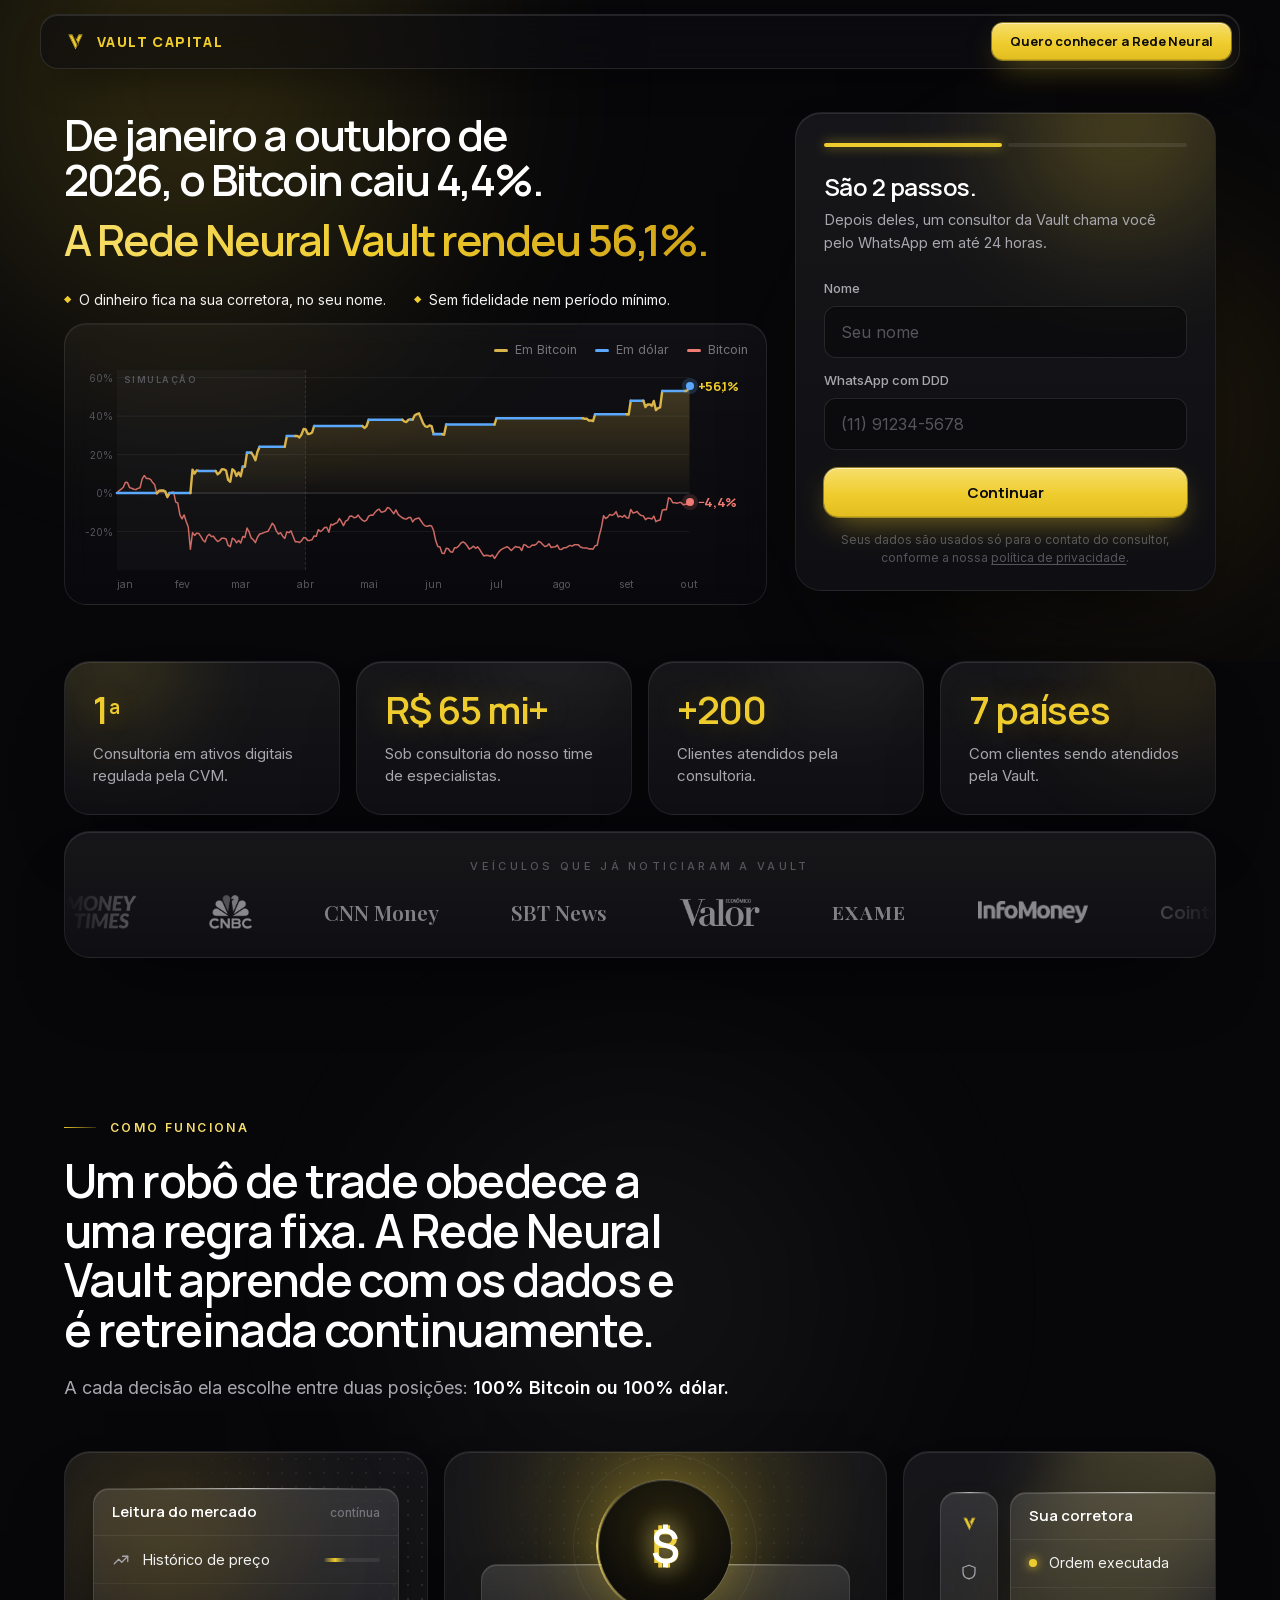
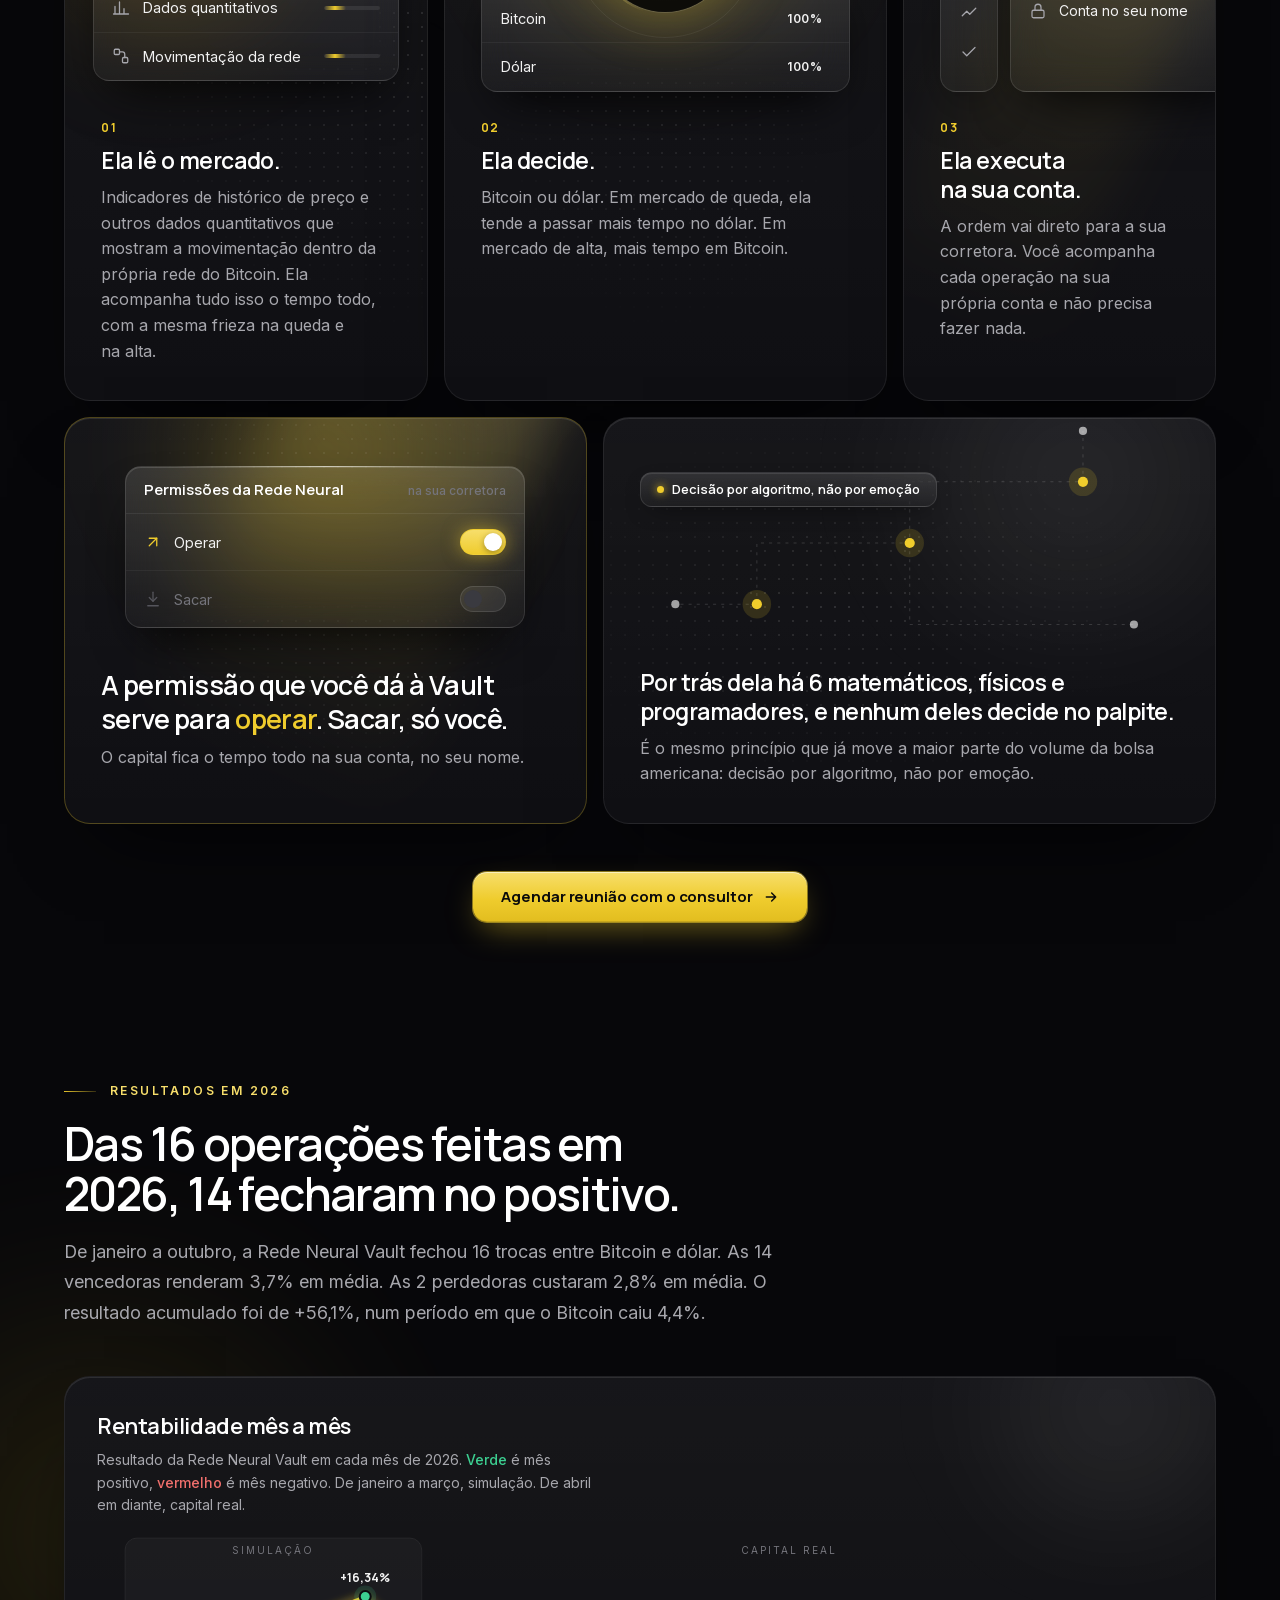
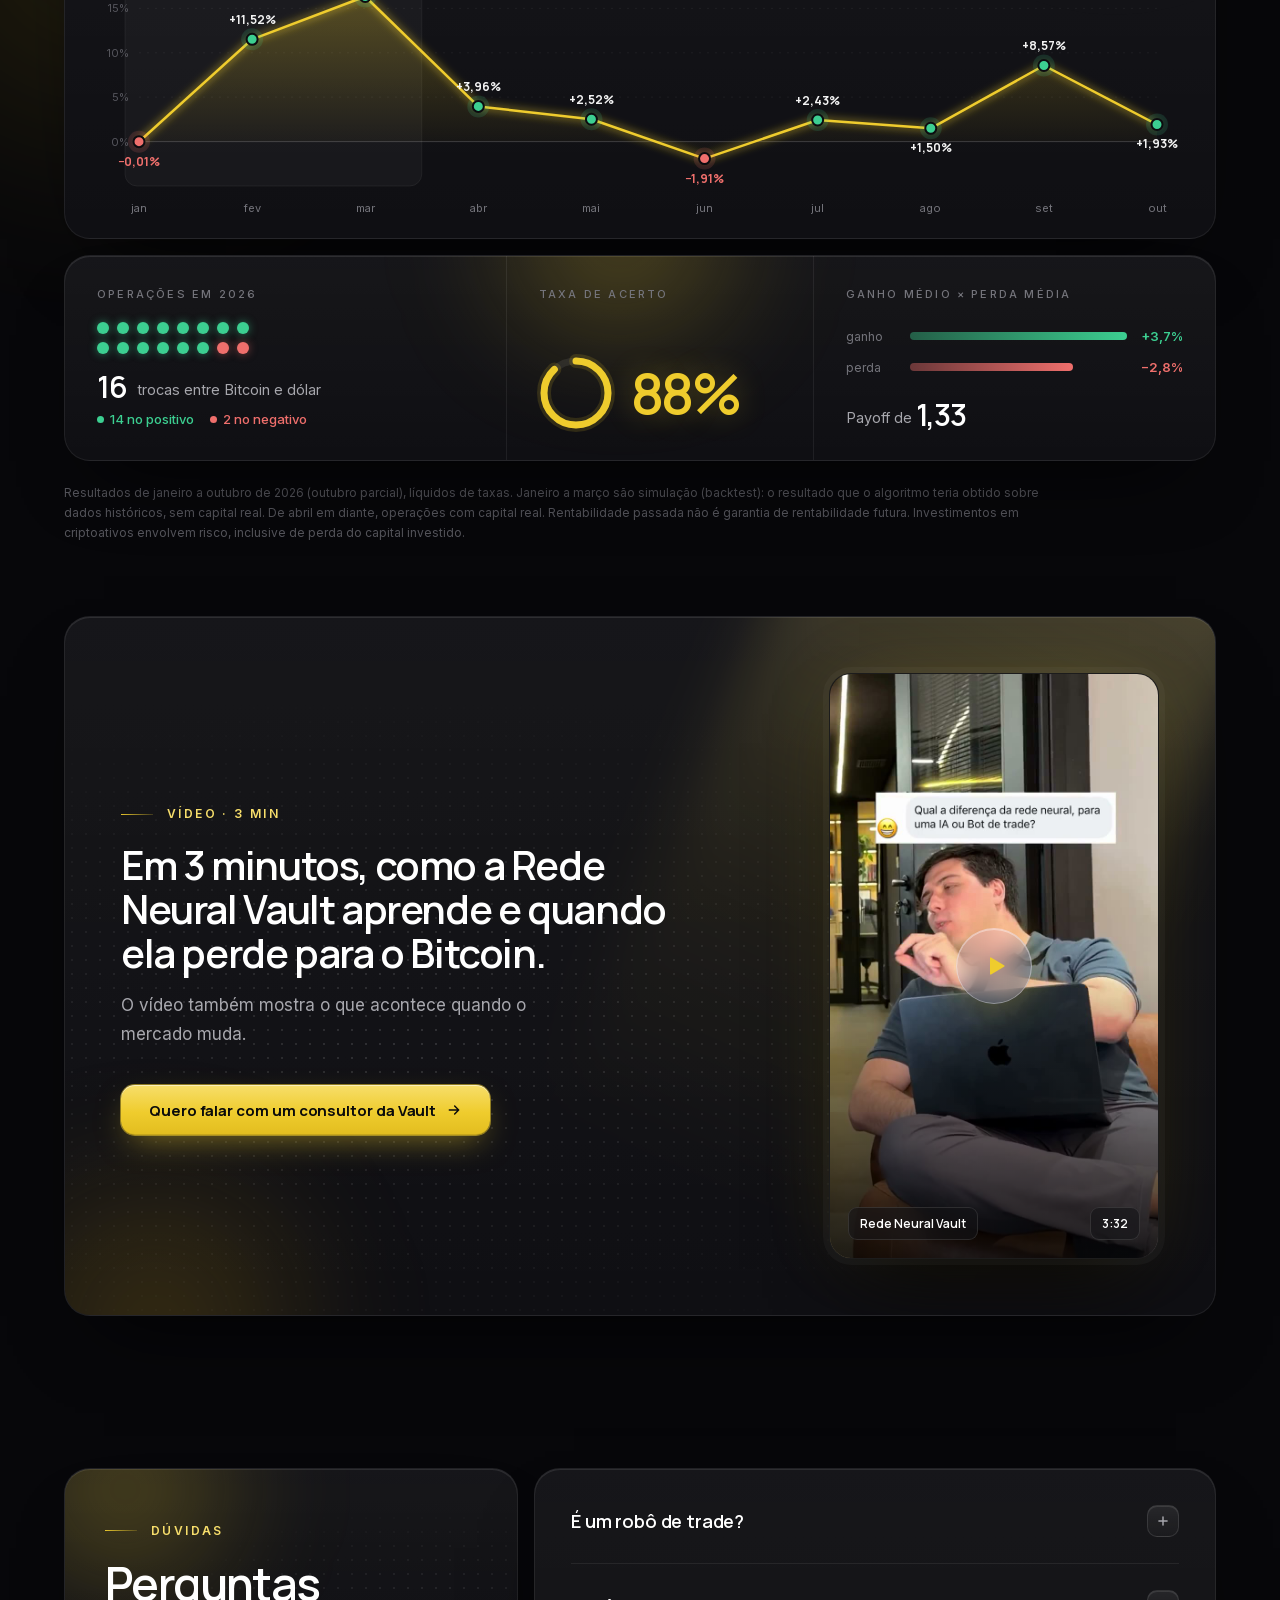
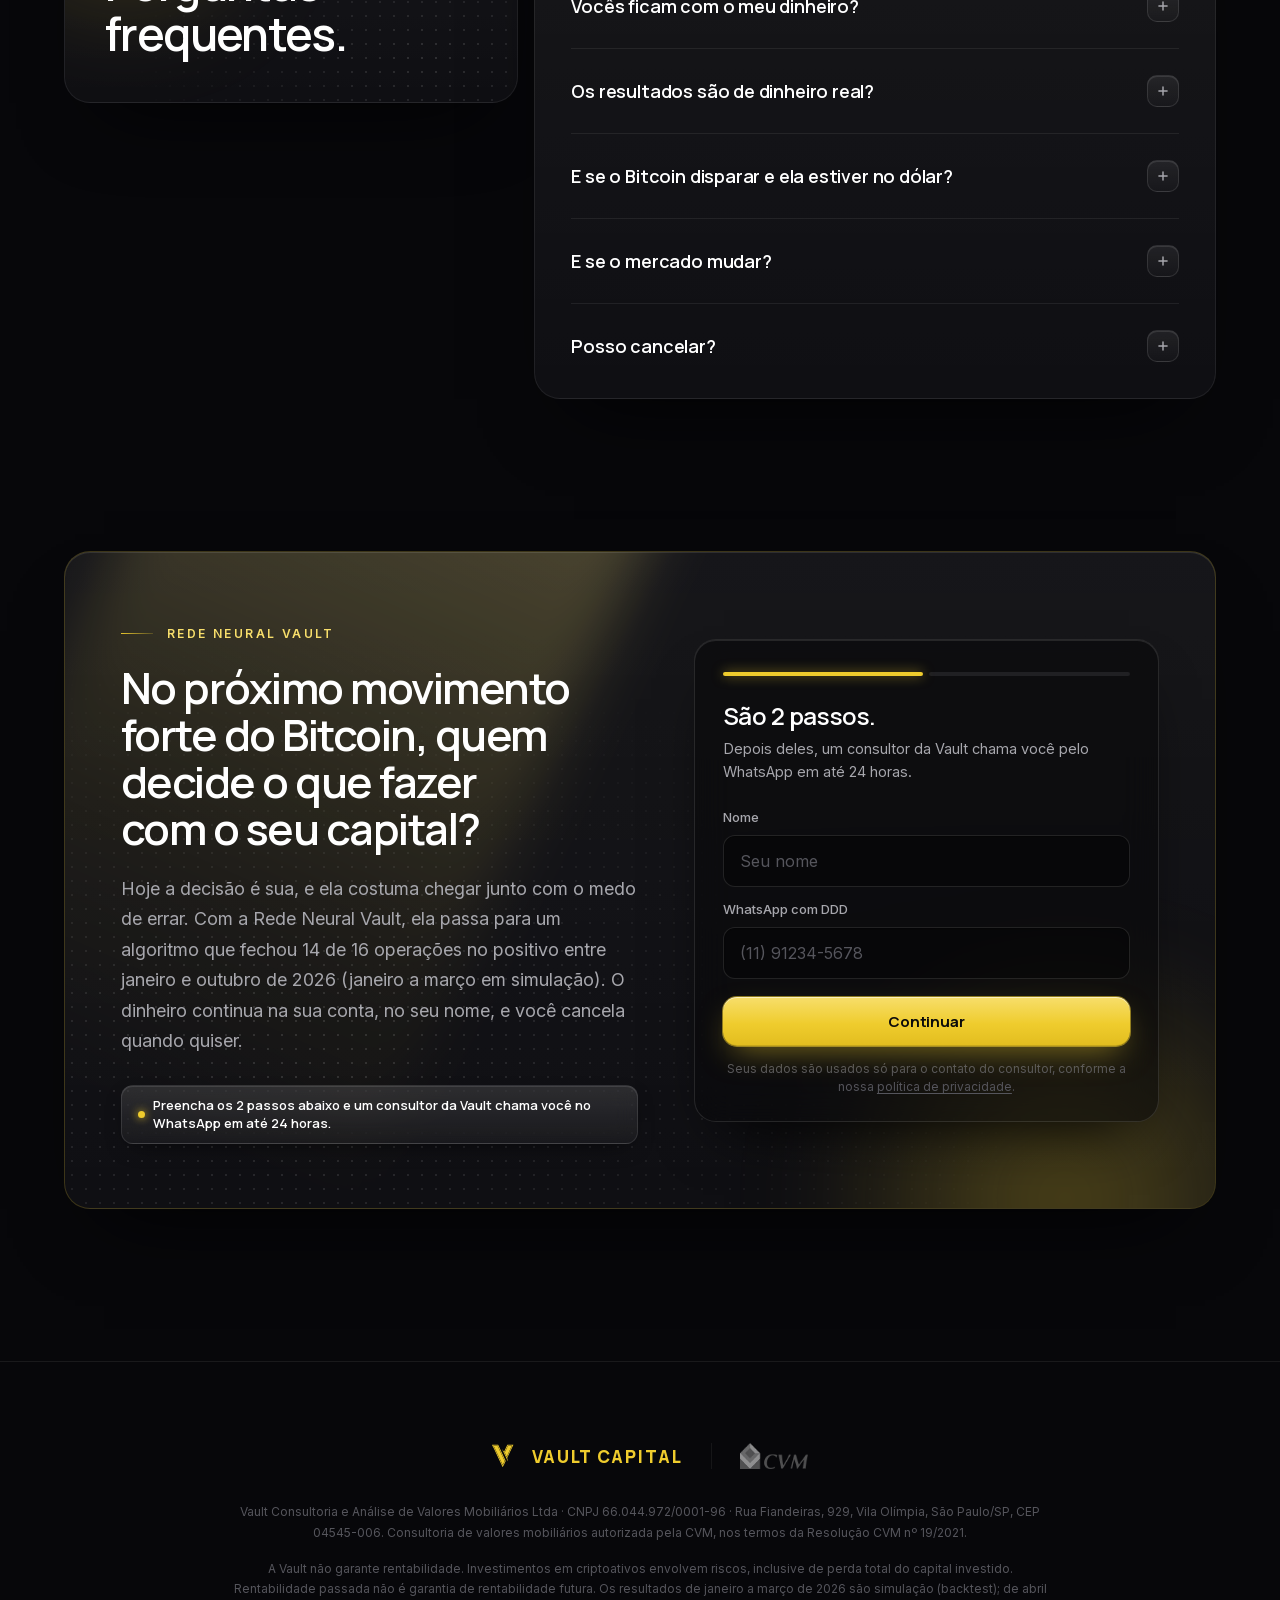
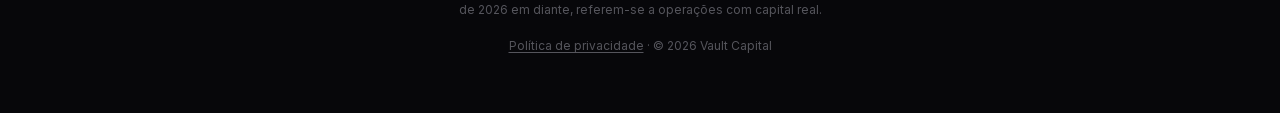
==== commit 68e4bcf9: "hero: headline, form, garantias, grafico" ====
--- a/completa.html
+++ b/completa.html
@@ -678,7 +678,27 @@
       .hc-x span { font-size: 9px; top: 2px; }
       .hero-assure { margin-top: 10px; padding-top: 10px; gap: 4px; }
       .hero-assure span { font-size: 12px; }
-      .hero-form .hero-assure { margin: 10px 0 0; padding: 0; border: 0; }
+    }
+    /* [K 05/10 v3] layout headline + form + garantias + gráfico */
+    .hero4-grid { display: grid; grid-template-columns: minmax(0, 1.25fr) minmax(0, .75fr); grid-template-areas: "head form" "proof form"; gap: 28px 28px; align-items: start; }
+    .h4-head { grid-area: head; align-self: end; } .h4-form { grid-area: form; } .h4-proof { grid-area: proof; display: flex; flex-direction: column; gap: 14px; min-width: 0; }
+    .hero4 .hero-h1 { font-size: clamp(30px, 3.4vw, 50px); }
+    .hero4 .hero-form { padding: 30px 28px 22px; }
+    .hero4 .hero-assure { flex-direction: row; flex-wrap: wrap; gap: 8px 28px; margin: 0; padding: 0; border: 0; }
+    .hero4 .hero-assure span { font-size: 14px; color: var(--t1); }
+    @media (max-width: 960px) {
+      .hero4-grid { grid-template-columns: minmax(0, 1fr); grid-template-areas: "head" "form" "proof"; }
+    }
+    @media (max-width: 768px) {
+      .hero4 { padding: 82px 0 40px; }
+      .hero4-grid { gap: 14px; }
+      .hero4 .hero-h1 { font-size: 27px; line-height: 1.1; letter-spacing: -0.04em; }
+      .hero4 .hero-h1 span { margin-top: 6px; }
+      .hero4 .hero-form { padding: 18px 16px 12px; border-radius: 18px; }
+      .h4-proof { gap: 10px; margin-top: 4px; }
+      .hero4 .hero-assure { flex-direction: column; gap: 6px; }
+      .hero4 .hero-assure span { font-size: 13.5px; }
+      .hero4 .hc-plot { height: 130px; }
     }
     @media (max-width: 380px) {
       .hero3 { padding-top: 78px; }
@@ -687,6 +707,7 @@
       .hero3 .hero-h1 { font-size: 25px; }
       .hero3 .lf-field input { height: 44px; }
     }
+      .res-top.solo { grid-template-columns: minmax(0, 1fr); }
   </style>
 </head>
 <body data-variante="copy-ogilvy2">
@@ -702,12 +723,19 @@
 <main>
 
 
-<section id="hero" class="hero hero3">
+<section id="hero" class="hero hero3 hero4">
   <div class="atmo y" style="width:900px;height:700px;left:-260px;top:-260px"></div>
   <div class="atmo a" style="width:700px;height:600px;right:-200px;top:120px"></div>
   <div class="wrap">
-    <div class="hero3-grid">
-      <div class="hero3-main">
+    <div class="hero4-grid">
+      <div class="h4-head"><h1 class="hero-h1">De janeiro a outubro de 2026, o Bitcoin caiu 4,4%.
+            <span>A Rede Neural Vault rendeu 56,1%.</span></h1></div>
+      <div class="card hero-form h4-form">
+        <div class="glow y" style="width:420px;height:300px;right:-120px;top:-140px"></div>
+        <div id="formulario" class="form-mount" data-origem="hero"></div>
+      </div>
+      <div class="h4-proof">
+        <p class="hero-assure"><span><b>◆</b>O dinheiro fica na sua corretora, no seu nome.</span><span><b>◆</b>Sem fidelidade nem período mínimo.</span></p>
         <figure class="hero-chart" aria-label="Crescimento do capital: de janeiro a outubro de 2026, a Rede Neural Vault acumulou +56,1% e o Bitcoin caiu 4,4%">
           <figcaption class="hc-legend">
             <span class="hc-l-btcpos"><i></i>Em Bitcoin</span>
@@ -729,13 +757,6 @@
           </div>
           <div class="hc-x" aria-hidden="true"><span style="left:0.00%">jan</span><span style="left:11.36%">fev</span><span style="left:21.61%">mar</span><span style="left:32.97%">abr</span><span style="left:43.96%">mai</span><span style="left:55.31%">jun</span><span style="left:66.30%">jul</span><span style="left:77.66%">ago</span><span style="left:89.01%">set</span><span style="left:100.00%">out</span></div>
         </figure>
-        <h1 class="hero-h1">De janeiro a outubro de 2026, o Bitcoin caiu 4,4%.
-            <span>A Rede Neural Vault rendeu 56,1%.</span></h1>
-      </div>
-      <div class="card hero-form">
-        <div class="glow y" style="width:420px;height:300px;right:-120px;top:-140px"></div>
-        <div id="formulario" class="form-mount" data-origem="hero"></div>
-        <p class="hero-assure"><span><b>◆</b>O dinheiro fica na sua corretora, no seu nome.</span><span><b>◆</b>Sem fidelidade nem período mínimo.</span></p>
       </div>
     </div>
   </div>
@@ -892,17 +913,7 @@
       <p class="lead fade-in d1">De janeiro a outubro, a Rede Neural Vault fechou 16 trocas entre Bitcoin e dólar. As 14 vencedoras renderam 3,7% em média. As 2 perdedoras custaram 2,8% em média. O resultado acumulado foi de +56,1%, num período em que o Bitcoin caiu 4,4%.</p>
     </div>
 
-    <div class="res-top">
-      <div class="card compare-card fade-in">
-        <div class="glow y" style="width:420px;height:320px;left:-120px;top:-100px"></div>
-        <div class="dots" style="--dx:80%;--dy:20%"></div>
-        <div>
-          <span class="cmp-label">Rede Neural Vault</span>
-          <div class="cmp-big num">+56,1%</div>
-          <span class="cmp-period">Janeiro a outubro de 2026</span>
-        </div>
-        <div class="cmp-vs"><span>Bitcoin no mesmo período</span><strong class="num">−4,4%</strong></div>
-      </div>
+    <div class="res-top solo">
       <div class="card chart-card fade-in d1">
         <div class="glow w" style="width:400px;height:300px;right:-100px;top:-120px"></div>
         <h3>Rentabilidade mês a mês</h3>
@@ -1330,11 +1341,5 @@
   { threshold: 0.12, rootMargin: '0px 0px -40px 0px' });
 document.querySelectorAll('.fade-in').forEach(el => io.observe(el));
 </script>
-<script>
-document.querySelectorAll('.hero-form .hero-assure').forEach(a => {
-  const pv = a.parentElement.querySelector('.lf-step[data-step="1"] .lf-actions');
-  if (pv) pv.after(a);
-});
-</script>
 </body>
 </html>
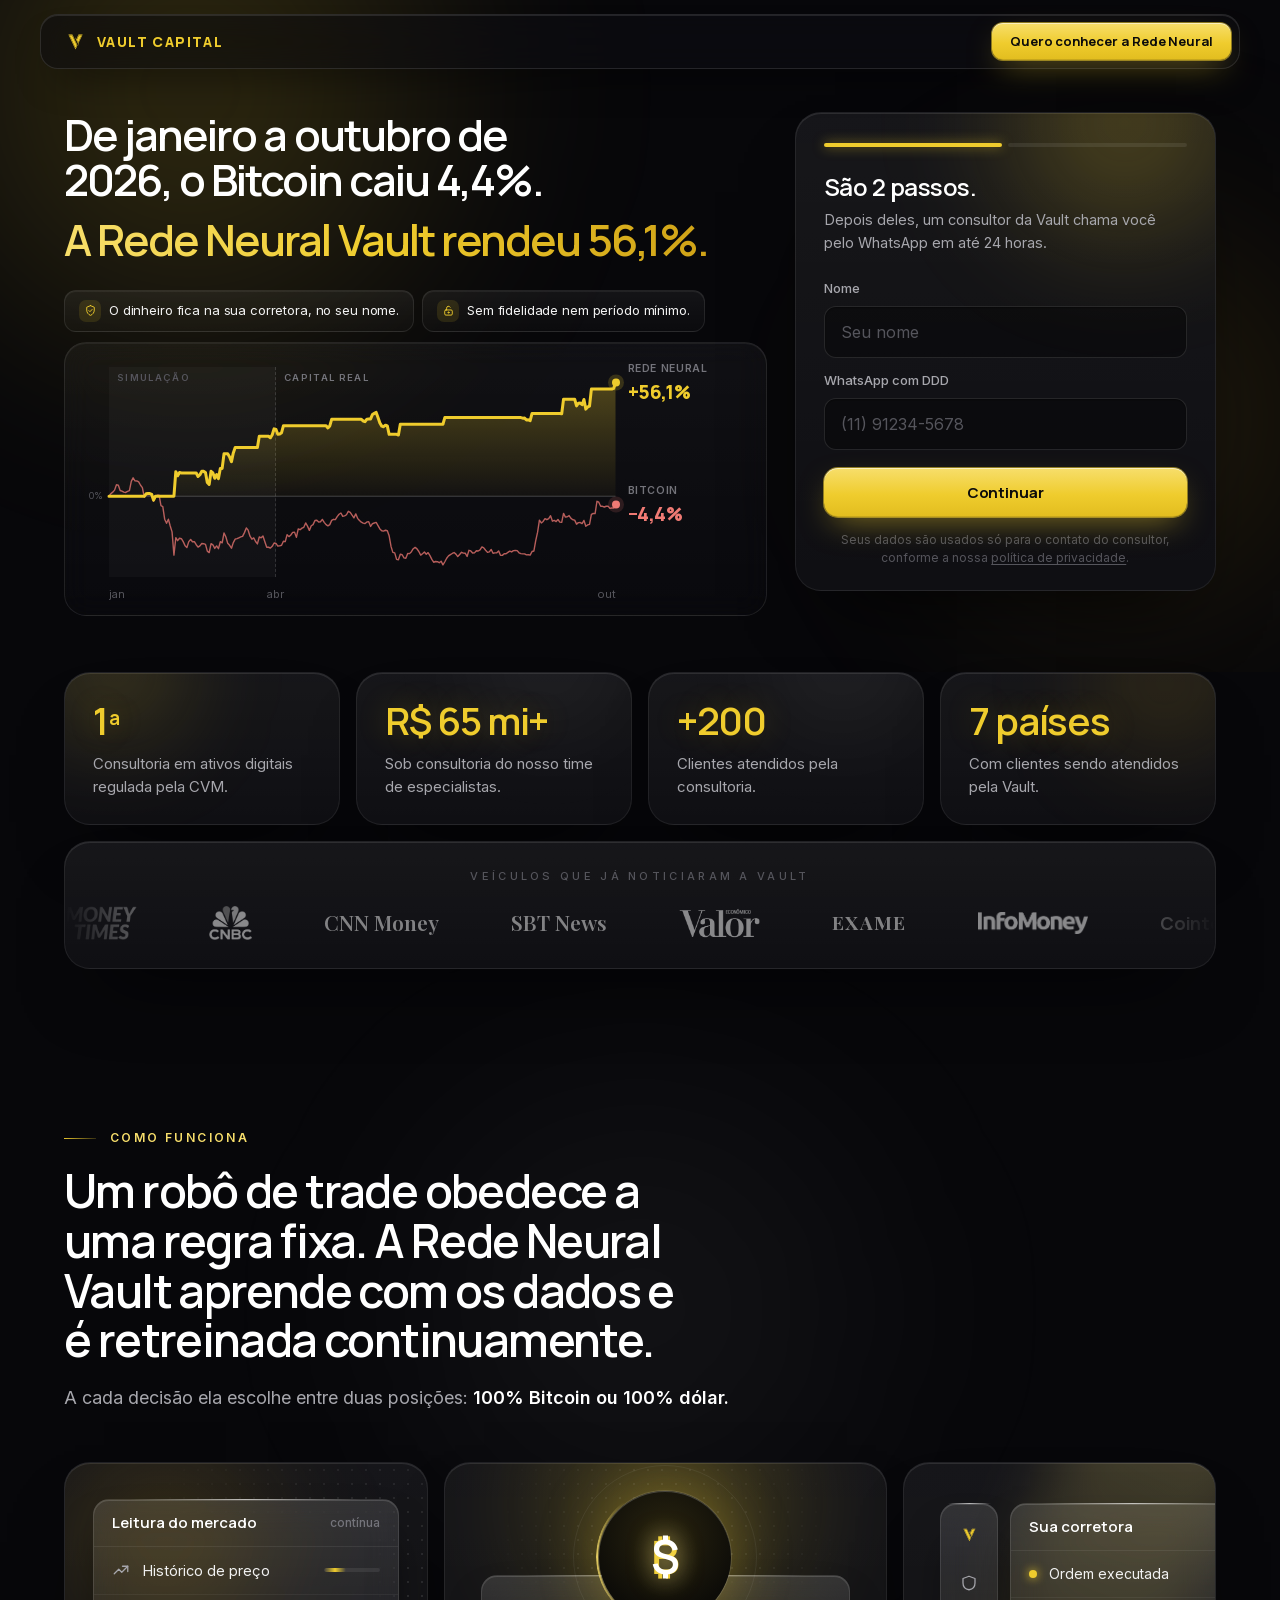
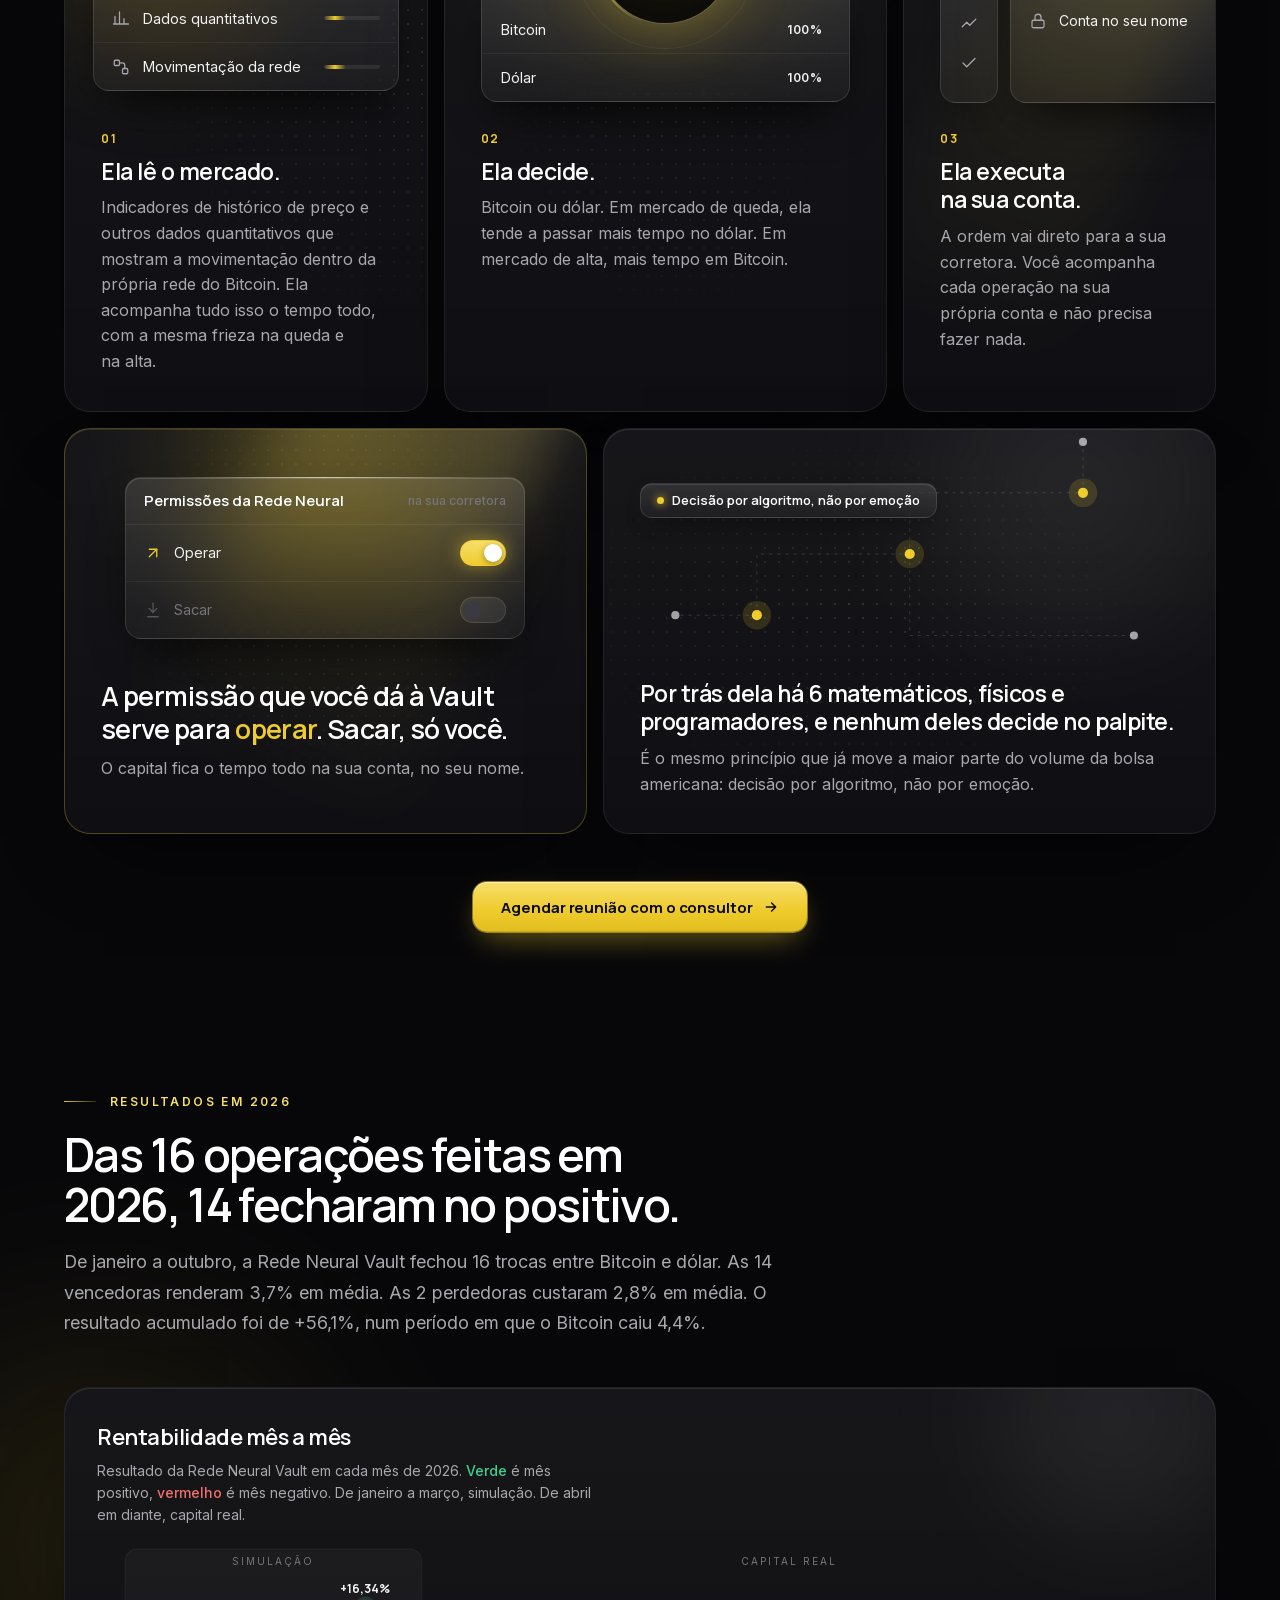
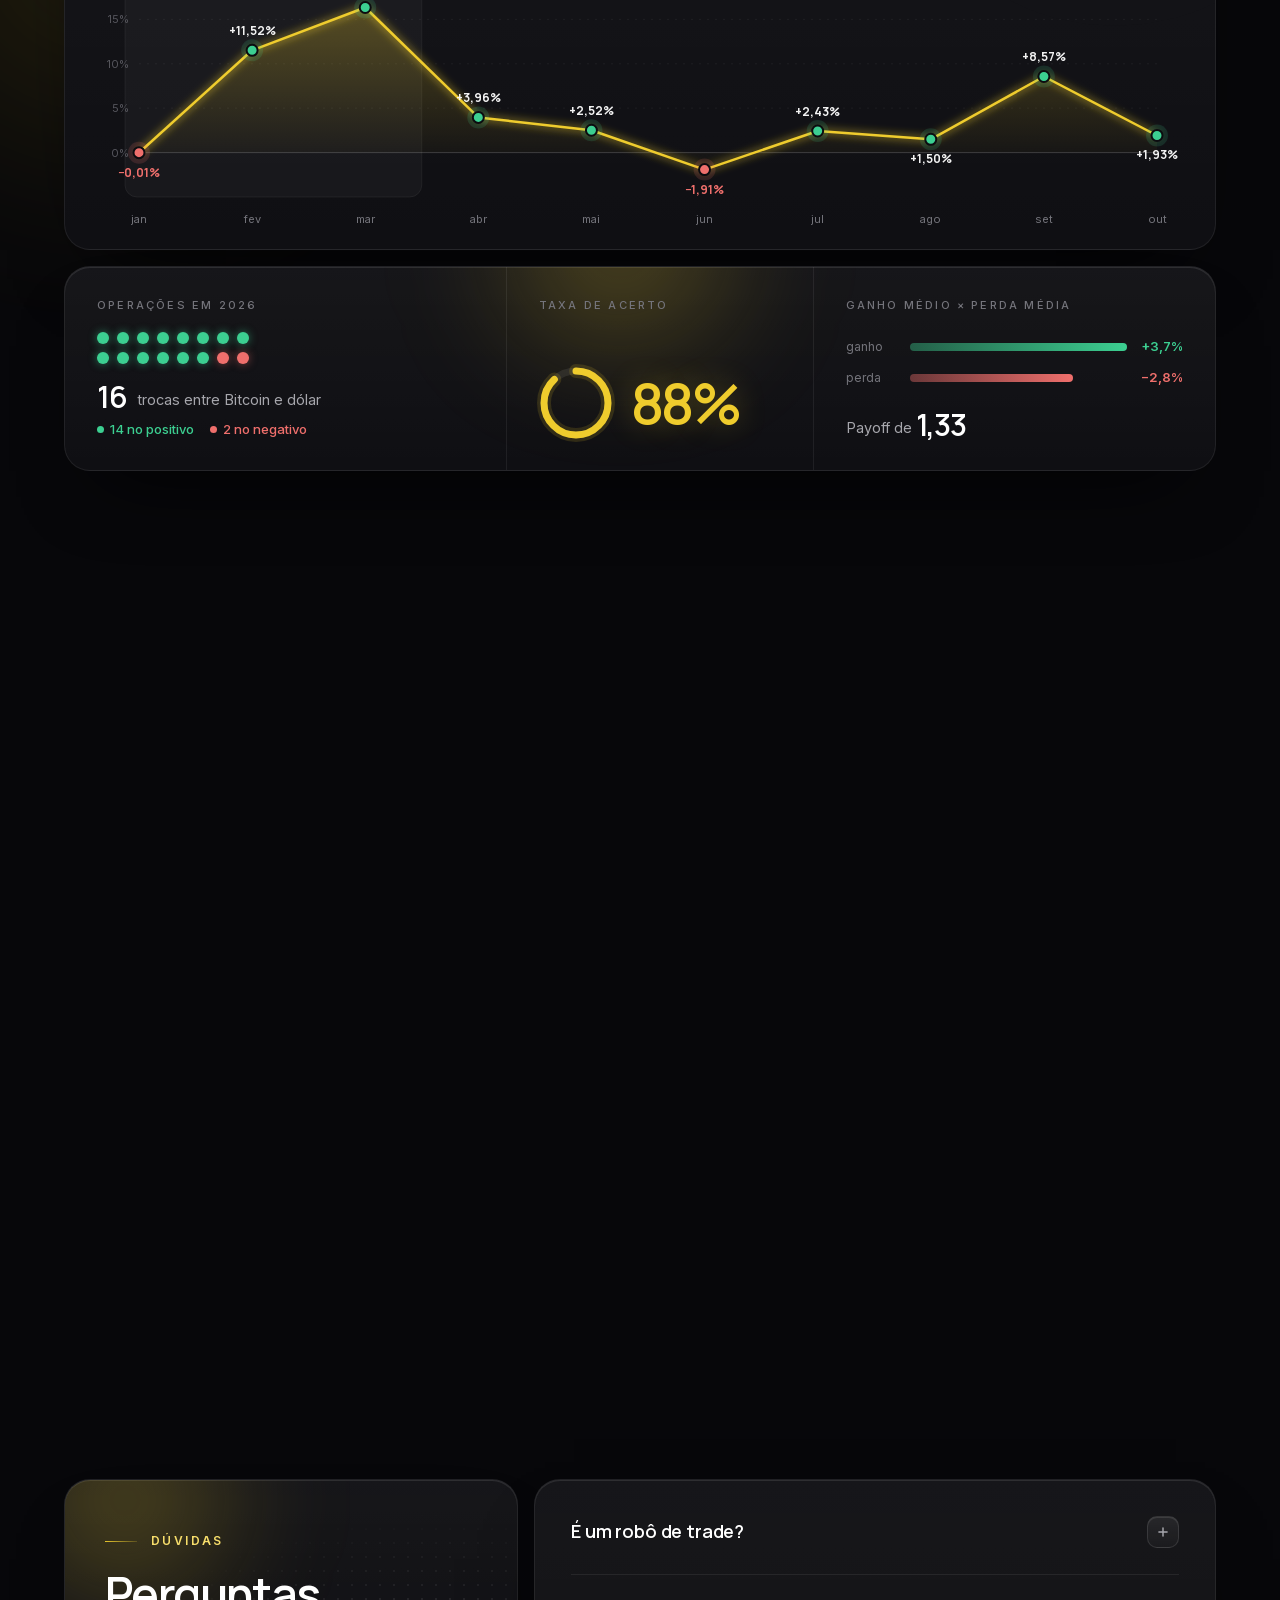
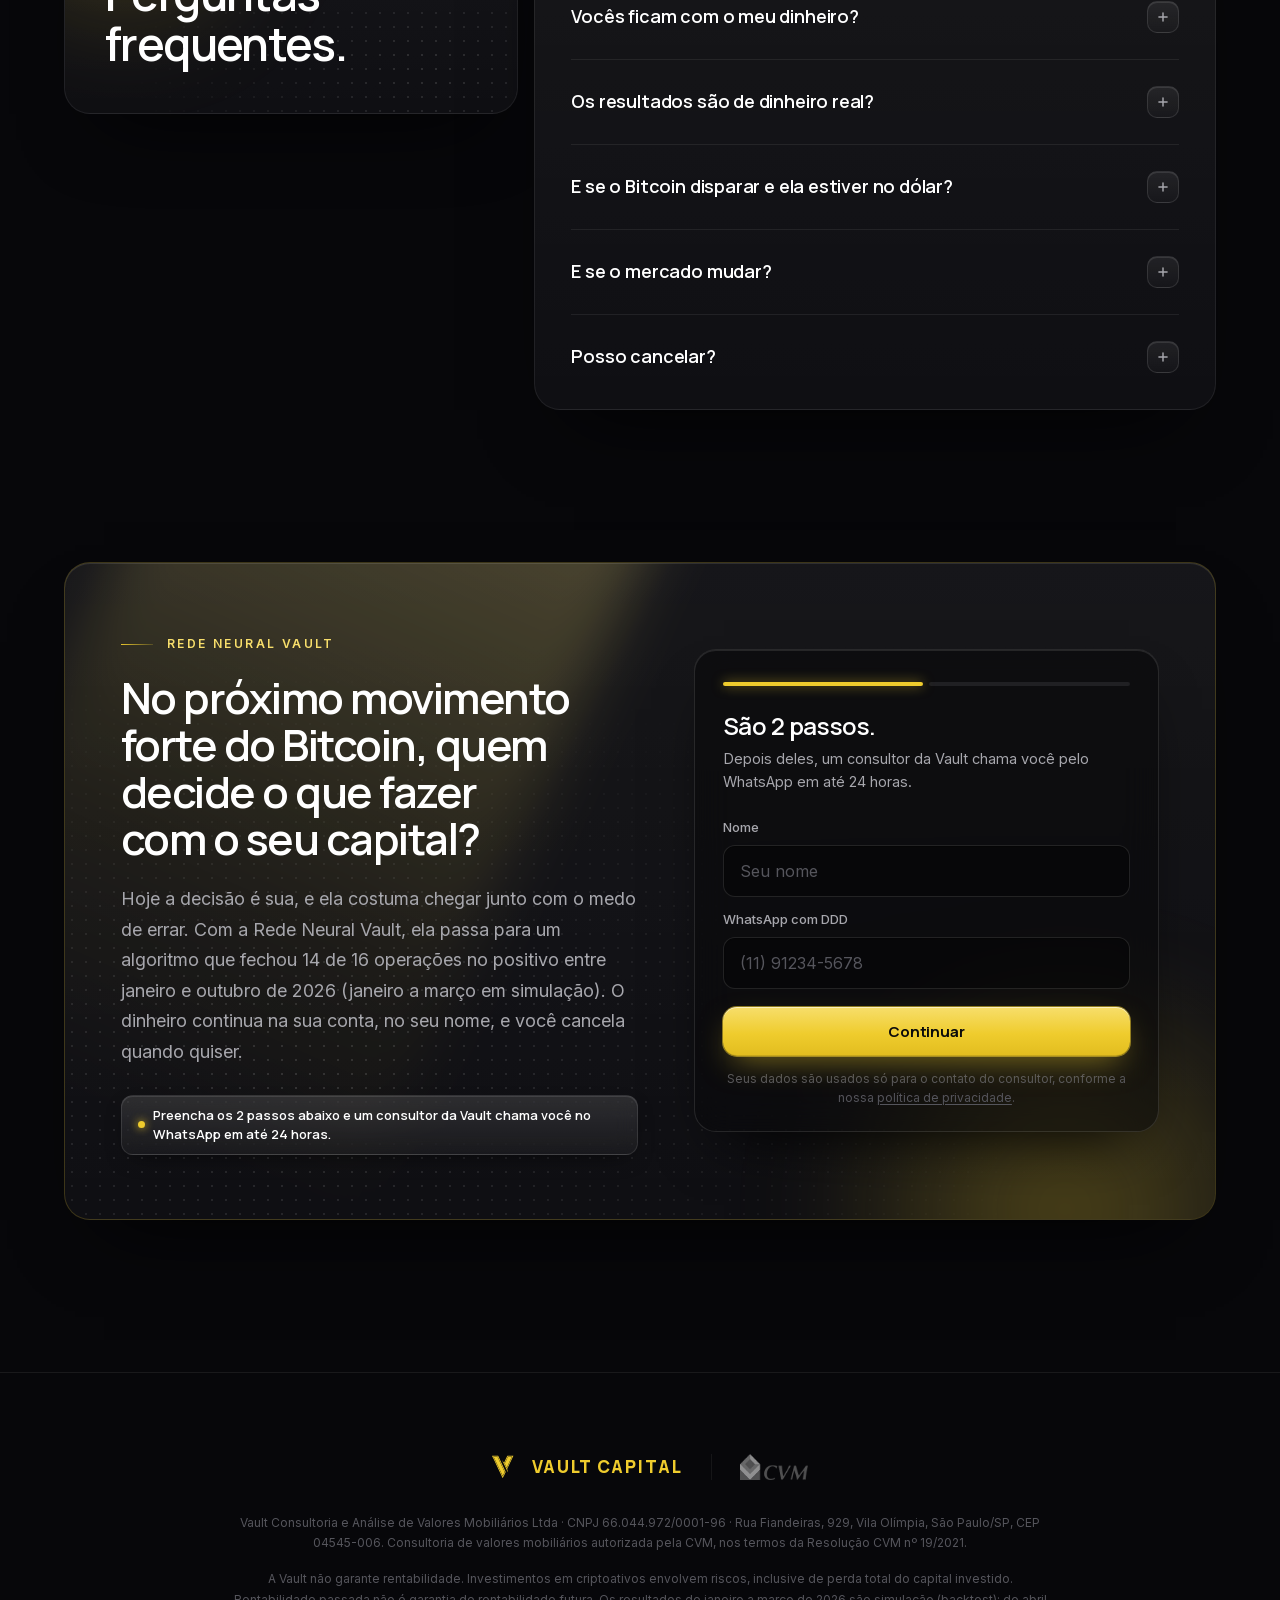
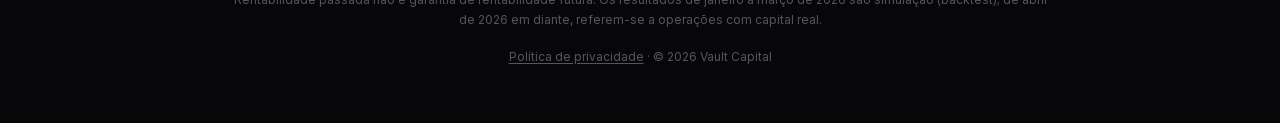
==== commit 75268ee4: "hero: opcao C2" ====
--- a/completa.html
+++ b/completa.html
@@ -707,6 +707,44 @@
       .hero3 .hero-h1 { font-size: 25px; }
       .hero3 .lf-field input { height: 44px; }
     }
+
+    /* ===== [K 05/10 v4] Opção C2 (mockup_prova-hero-c.html): mini-cards de garantia + gráfico de linha limpa ===== */
+    .hero4 .h4-proof { gap: 10px; }
+    .gcards { display: flex; gap: 8px; }
+    .gcard { display: flex; align-items: center; gap: 8px; padding: 9px 14px; border-radius: 12px; background: linear-gradient(180deg, rgba(255,255,255,.055), rgba(255,255,255,.018)); border: 1px solid rgba(255,255,255,.09); box-shadow: inset 0 1px 0 rgba(255,255,255,.06); }
+    .gcard i { display: flex; flex-shrink: 0; width: 22px; height: 22px; align-items: center; justify-content: center; border-radius: 7px; background: rgba(239,204,45,.12); color: var(--yellow); }
+    .gcard svg { width: 13px; height: 13px; fill: none; stroke: currentColor; stroke-width: 1.7; stroke-linecap: round; stroke-linejoin: round; }
+    .gcard span { font-size: 13px; line-height: 1.3; color: var(--t1); letter-spacing: -.01em; white-space: nowrap; }
+    .pcard { position: relative; margin: 0; padding: 18px 20px 14px; border-radius: 22px; background: linear-gradient(180deg, rgba(255,255,255,.045), rgba(255,255,255,.012)); border: 1px solid rgba(255,255,255,.09); box-shadow: inset 0 1px 0 rgba(255,255,255,.06); backdrop-filter: blur(14px) saturate(140%); -webkit-backdrop-filter: blur(14px) saturate(140%); }
+    .ln-plot { position: relative; height: 210px; margin: 6px 130px 0 24px; }
+    .ln-plot svg { position: absolute; inset: 0; width: 100%; height: 100%; overflow: visible; }
+    .ln-sim { position: absolute; left: 0; top: 0; bottom: 0; background: rgba(255,255,255,.028); border-right: 1px dashed rgba(255,255,255,.14); }
+    .ln-sim span, .ln-real span { position: absolute; left: 8px; top: 6px; font: 600 9.5px/1 var(--f-body); letter-spacing: .14em; text-transform: uppercase; color: var(--t4); }
+    .ln-real { position: absolute; top: 0; bottom: 0; right: 0; } .ln-real span { color: var(--t3); }
+    .ln-zero { stroke: rgba(255,255,255,.22); stroke-width: 1; vector-effect: non-scaling-stroke; }
+    .ln-area { fill: url(#lnFill); stroke: none; }
+    .ln-rn { fill: none; stroke: #efcc2d; stroke-width: 3; stroke-linejoin: round; stroke-linecap: round; vector-effect: non-scaling-stroke; }
+    .ln-btc { fill: none; stroke: #f07a74; stroke-opacity: .75; stroke-width: 1.4; stroke-linejoin: round; vector-effect: non-scaling-stroke; }
+    .ln-tip { position: absolute; left: 100%; transform: translateY(-50%); padding-left: 12px; display: flex; flex-direction: column; line-height: 1; white-space: nowrap; font-style: normal; }
+    .ln-tip::before { content: ""; position: absolute; left: -4px; top: 50%; width: 8px; height: 8px; margin-top: -4px; border-radius: 50%; }
+    .ln-tip.rn::before { background: #efcc2d; box-shadow: 0 0 0 4px rgba(239,204,45,.18); } .ln-tip.btc::before { background: #f07a74; box-shadow: 0 0 0 4px rgba(240,122,116,.15); }
+    .ln-tip small { font: 600 10.5px var(--f-body); letter-spacing: .06em; text-transform: uppercase; color: var(--t3); margin-bottom: 4px; }
+    .ln-tip b { font: 800 19px var(--f-head); letter-spacing: -.02em; } .ln-tip.rn b { color: var(--yellow); } .ln-tip.btc b { color: #f07a74; }
+    .ln-y0 { position: absolute; right: 100%; margin-right: 6px; transform: translateY(-50%); font-size: 9px; color: var(--t4); }
+    .ln-x { position: relative; height: 18px; margin: 6px 130px 0 24px; }
+    .ln-x span { position: absolute; top: 3px; font-size: 11px; color: var(--t4); transform: translateX(-50%); }
+    .ln-x span:first-child { transform: none; } .ln-x span:last-child { transform: translateX(-100%); }
+    @media (max-width: 768px) {
+      .gcards { display: grid; grid-template-columns: repeat(2, minmax(0, 1fr)); gap: 6px; }
+      .gcard { padding: 8px 10px; }
+      .gcard span { font-size: 11px; white-space: normal; }
+      .pcard { padding: 14px 16px 12px; border-radius: 18px; }
+      .ln-plot { height: 132px; margin: 6px 96px 0 20px; }
+      .ln-sim span, .ln-real span { font-size: 8px; left: 6px; top: 4px; }
+      .ln-rn { stroke-width: 2.6; }
+      .ln-tip small { font-size: 9.5px; } .ln-tip b { font-size: 15px; }
+      .ln-x { height: 16px; margin: 6px 96px 0 20px; } .ln-x span { font-size: 9.5px; }
+    }
       .res-top.solo { grid-template-columns: minmax(0, 1fr); }
   </style>
 </head>
@@ -735,28 +773,27 @@
         <div id="formulario" class="form-mount" data-origem="hero"></div>
       </div>
       <div class="h4-proof">
-        <p class="hero-assure"><span><b>◆</b>O dinheiro fica na sua corretora, no seu nome.</span><span><b>◆</b>Sem fidelidade nem período mínimo.</span></p>
-        <figure class="hero-chart" aria-label="Crescimento do capital: de janeiro a outubro de 2026, a Rede Neural Vault acumulou +56,1% e o Bitcoin caiu 4,4%">
-          <figcaption class="hc-legend">
-            <span class="hc-l-btcpos"><i></i>Em Bitcoin</span>
-            <span class="hc-l-usd"><i></i>Em dólar</span>
-            <span class="hc-l-btc"><i></i>Bitcoin</span>
-          </figcaption>
-          <div class="hc-plot">
-            <div class="hc-sim" style="width:32.97%"><span>Simulação</span></div>
-            <div class="hc-y" aria-hidden="true"><span style="top:80.77%">-20%</span><span style="top:61.53%">0%</span><span style="top:42.30%">20%</span><span style="top:23.07%">40%</span><span style="top:3.83%">60%</span></div>
-            <svg viewBox="0 0 1000 300" preserveAspectRatio="none" aria-hidden="true">
-              <defs><linearGradient id="hcFill" x1="0" y1="0" x2="0" y2="1"><stop offset="0" stop-color="#d9b44a" stop-opacity=".26"/><stop offset="1" stop-color="#d9b44a" stop-opacity=".02"/></linearGradient></defs>
-              <line class="hc-grid" x1="0" x2="1000" y1="242.3" y2="242.3"/><line class="hc-grid z" x1="0" x2="1000" y1="184.6" y2="184.6"/><line class="hc-grid" x1="0" x2="1000" y1="126.9" y2="126.9"/><line class="hc-grid" x1="0" x2="1000" y1="69.2" y2="69.2"/><line class="hc-grid" x1="0" x2="1000" y1="11.5" y2="11.5"/>
-              <path class="hc-area" d="M0,184.6 L0.0,184.6 L3.7,184.6 L7.3,184.6 L11.0,184.6 L14.7,184.6 L18.3,184.6 L22.0,184.6 L25.6,184.6 L29.3,184.6 L33.0,184.6 L36.6,184.6 L40.3,184.6 L44.0,184.6 L47.6,184.6 L51.3,184.6 L54.9,184.6 L58.6,184.6 L62.3,184.6 L65.9,184.6 L69.6,184.6 L73.3,181.2 L76.9,180.8 L80.6,180.7 L84.2,181.9 L87.9,190.2 L91.6,184.6 L95.2,184.6 L98.9,184.6 L102.6,184.6 L106.2,184.6 L109.9,184.6 L113.6,184.6 L117.2,184.6 L120.9,184.6 L124.5,184.6 L128.2,184.6 L131.9,149.5 L135.5,155.4 L139.2,150.6 L142.9,151.4 L146.5,151.4 L150.2,151.4 L153.8,151.4 L157.5,151.4 L161.2,151.4 L164.8,151.4 L168.5,151.4 L172.2,151.4 L175.8,156.4 L179.5,153.8 L183.2,148.9 L186.8,149.1 L190.5,150.7 L194.1,164.9 L197.8,167.7 L201.5,149.0 L205.1,151.3 L208.8,159.0 L212.5,153.7 L216.1,159.4 L219.8,144.9 L223.4,144.9 L227.1,124.0 L230.8,124.0 L234.4,124.0 L238.1,128.5 L241.8,135.2 L245.4,122.7 L249.1,115.1 L252.7,115.1 L256.4,115.1 L260.1,115.1 L263.7,115.1 L267.4,115.1 L271.1,115.1 L274.7,115.1 L278.4,115.1 L282.1,115.1 L285.7,115.1 L289.4,115.1 L293.0,115.1 L296.7,98.9 L300.4,98.9 L304.0,98.9 L307.7,98.9 L311.4,98.9 L315.0,99.0 L318.7,101.1 L322.3,96.7 L326.0,88.3 L329.7,89.2 L333.3,96.1 L337.0,95.7 L340.7,93.8 L344.3,84.0 L348.0,84.0 L351.6,84.0 L355.3,84.0 L359.0,84.0 L362.6,84.0 L366.3,84.0 L370.0,84.0 L373.6,84.0 L377.3,84.0 L381.0,84.0 L384.6,84.0 L388.3,84.0 L391.9,84.0 L395.6,84.0 L399.3,84.0 L402.9,84.0 L406.6,84.0 L410.3,84.0 L413.9,84.0 L417.6,84.0 L421.2,84.0 L424.9,84.0 L428.6,84.0 L432.2,87.0 L435.9,84.2 L439.6,74.7 L443.2,74.7 L446.9,74.7 L450.5,74.7 L454.2,74.7 L457.9,74.7 L461.5,74.7 L465.2,74.7 L468.9,74.7 L472.5,74.7 L476.2,74.7 L479.9,74.7 L483.5,74.7 L487.2,74.7 L490.8,74.7 L494.5,74.7 L498.2,74.7 L501.8,77.1 L505.5,78.1 L509.2,74.5 L512.8,74.2 L516.5,74.2 L520.1,67.8 L523.8,66.2 L527.5,64.9 L531.1,72.2 L534.8,80.1 L538.5,84.5 L542.1,85.3 L545.8,83.1 L549.5,84.2 L553.1,96.2 L556.8,96.2 L560.4,96.2 L564.1,96.2 L567.8,96.2 L571.4,97.1 L575.1,81.8 L578.8,81.8 L582.4,81.8 L586.1,81.8 L589.7,81.8 L593.4,81.8 L597.1,81.8 L600.7,81.8 L604.4,81.8 L608.1,81.8 L611.7,81.8 L615.4,81.8 L619.0,81.8 L622.7,81.8 L626.4,81.8 L630.0,81.8 L633.7,81.8 L637.4,81.8 L641.0,81.8 L644.7,81.8 L648.4,81.8 L652.0,81.8 L655.7,81.8 L659.3,81.8 L663.0,72.3 L666.7,72.3 L670.3,72.3 L674.0,72.3 L677.7,72.3 L681.3,72.3 L685.0,72.3 L688.6,72.3 L692.3,72.3 L696.0,72.3 L699.6,72.3 L703.3,72.3 L707.0,72.3 L710.6,72.3 L714.3,72.3 L717.9,72.3 L721.6,72.3 L725.3,72.3 L728.9,72.3 L732.6,72.3 L736.3,72.3 L739.9,72.3 L743.6,72.3 L747.3,72.3 L750.9,72.3 L754.6,72.3 L758.2,72.3 L761.9,72.3 L765.6,72.3 L769.2,72.3 L772.9,72.3 L776.6,72.3 L780.2,72.3 L783.9,72.3 L787.5,72.3 L791.2,72.3 L794.9,72.3 L798.5,72.3 L802.2,72.3 L805.9,72.3 L809.5,72.3 L813.2,72.3 L816.8,73.1 L820.5,73.0 L824.2,75.8 L827.8,75.5 L831.5,76.6 L835.2,66.3 L838.8,66.3 L842.5,66.3 L846.2,66.3 L849.8,66.3 L853.5,66.3 L857.1,66.3 L860.8,66.3 L864.5,66.3 L868.1,66.3 L871.8,66.3 L875.5,66.3 L879.1,66.3 L882.8,66.3 L886.4,66.3 L890.1,66.3 L893.8,66.8 L897.4,46.1 L901.1,46.1 L904.8,46.1 L908.4,46.1 L912.1,46.1 L915.8,46.1 L919.4,46.1 L923.1,55.5 L926.7,51.8 L930.4,51.5 L934.1,53.8 L937.7,46.4 L941.4,60.2 L945.1,57.1 L948.7,55.9 L952.4,31.5 L956.0,31.5 L959.7,31.5 L963.4,31.5 L967.0,31.5 L970.7,31.5 L974.4,31.5 L978.0,31.5 L981.7,31.5 L985.3,31.5 L989.0,31.5 L992.7,31.5 L996.3,30.6 L1000.0,22.9 L1000,184.6 Z"/>
-              <path class="hc-btcl" d="M0.0,184.6 L3.7,180.9 L7.3,178.8 L11.0,175.9 L14.7,168.3 L18.3,168.7 L22.0,176.4 L25.6,177.3 L29.3,178.8 L33.0,179.2 L36.6,177.6 L40.3,176.6 L44.0,163.3 L47.6,158.3 L51.3,162.6 L54.9,162.8 L58.6,164.1 L62.3,168.9 L65.9,172.3 L69.6,186.0 L73.3,182.6 L76.9,182.3 L80.6,182.1 L84.2,183.4 L87.9,191.7 L91.6,186.2 L95.2,183.3 L98.9,183.1 L102.6,198.2 L106.2,199.5 L109.9,217.4 L113.6,223.2 L117.2,217.4 L120.9,227.1 L124.5,235.5 L128.2,268.8 L131.9,243.9 L135.5,248.1 L139.2,244.7 L142.9,245.3 L146.5,249.5 L150.2,255.3 L153.8,257.9 L157.5,249.5 L161.2,246.4 L164.8,249.6 L168.5,249.4 L172.2,253.9 L175.8,257.3 L179.5,255.5 L183.2,252.2 L186.8,252.4 L190.5,253.4 L194.1,263.1 L197.8,265.1 L201.5,252.3 L205.1,254.0 L208.8,259.2 L212.5,255.6 L216.1,259.5 L219.8,249.6 L223.4,251.2 L227.1,237.1 L230.8,242.9 L234.4,251.9 L238.1,254.7 L241.8,258.9 L245.4,250.9 L249.1,246.0 L252.7,245.2 L256.4,244.0 L260.1,242.8 L263.7,241.9 L267.4,236.6 L271.1,229.9 L274.7,233.1 L278.4,241.7 L282.1,246.0 L285.7,244.1 L289.4,249.3 L293.0,252.7 L296.7,242.8 L300.4,244.0 L304.0,241.4 L307.7,249.6 L311.4,257.5 L315.0,257.5 L318.7,258.7 L322.3,256.2 L326.0,251.4 L329.7,251.9 L333.3,255.8 L337.0,255.6 L340.7,254.6 L344.3,248.9 L348.0,249.5 L351.6,239.5 L355.3,242.3 L359.0,240.0 L362.6,236.2 L366.3,235.9 L370.0,243.4 L373.6,231.4 L377.3,232.4 L381.0,230.2 L384.6,229.0 L388.3,222.8 L391.9,227.3 L395.6,233.4 L399.3,226.8 L402.9,225.2 L406.6,219.2 L410.3,219.0 L413.9,221.6 L417.6,221.0 L421.2,217.7 L424.9,221.9 L428.6,225.2 L432.2,227.0 L435.9,225.2 L439.6,219.1 L443.2,217.6 L446.9,218.0 L450.5,213.8 L454.2,210.4 L457.9,208.6 L461.5,213.3 L465.2,212.7 L468.9,211.1 L472.5,206.1 L476.2,207.6 L479.9,211.7 L483.5,215.5 L487.2,209.8 L490.8,216.2 L494.5,219.3 L498.2,221.6 L501.8,223.1 L505.5,223.6 L509.2,221.3 L512.8,221.1 L516.5,227.8 L520.1,223.9 L523.8,222.8 L527.5,222.0 L531.1,226.5 L534.8,231.3 L538.5,234.0 L542.1,234.5 L545.8,233.2 L549.5,233.9 L553.1,241.2 L556.8,256.3 L560.4,264.8 L564.1,265.6 L567.8,274.8 L571.4,275.4 L575.1,267.4 L578.8,268.2 L582.4,272.6 L586.1,273.3 L589.7,266.5 L593.4,266.6 L597.1,263.8 L600.7,259.6 L604.4,257.7 L608.1,259.8 L611.7,263.6 L615.4,268.7 L619.0,266.7 L622.7,264.3 L626.4,267.5 L630.0,265.2 L633.7,269.4 L637.4,274.8 L641.0,278.9 L644.7,277.9 L648.4,278.2 L652.0,279.6 L655.7,277.4 L659.3,282.7 L663.0,278.2 L666.7,273.2 L670.3,269.9 L674.0,268.0 L677.7,266.4 L681.3,265.1 L685.0,267.3 L688.6,270.8 L692.3,267.8 L696.0,264.7 L699.6,265.9 L703.3,266.0 L707.0,270.7 L710.6,261.9 L714.3,262.8 L717.9,265.8 L721.6,265.5 L725.3,262.6 L728.9,262.9 L732.6,261.2 L736.3,257.0 L739.9,258.4 L743.6,261.7 L747.3,264.8 L750.9,264.1 L754.6,260.7 L758.2,266.1 L761.9,265.5 L765.6,265.3 L769.2,262.7 L772.9,268.9 L776.6,269.1 L780.2,266.7 L783.9,266.8 L787.5,264.9 L791.2,263.1 L794.9,264.2 L798.5,262.3 L802.2,262.1 L805.9,262.3 L809.5,265.4 L813.2,266.6 L816.8,267.0 L820.5,266.9 L824.2,268.4 L827.8,268.2 L831.5,268.8 L835.2,263.5 L838.8,262.9 L842.5,247.9 L846.2,236.0 L849.8,218.7 L853.5,222.8 L857.1,220.7 L860.8,216.6 L864.5,218.1 L868.1,216.5 L871.8,212.5 L875.5,220.3 L879.1,219.1 L882.8,220.8 L886.4,217.9 L890.1,221.6 L893.8,222.0 L897.4,209.2 L901.1,214.4 L904.8,213.9 L908.4,212.2 L912.1,216.2 L915.8,218.3 L919.4,218.8 L923.1,224.5 L926.7,222.3 L930.4,222.2 L934.1,223.6 L937.7,219.2 L941.4,227.5 L945.1,225.6 L948.7,224.9 L952.4,210.4 L956.0,209.3 L959.7,209.5 L963.4,191.8 L967.0,193.2 L970.7,199.0 L974.4,199.0 L978.0,200.0 L981.7,198.9 L985.3,198.8 L989.0,202.0 L992.7,201.4 L996.3,201.5 L1000.0,197.5"/>
-              <path class="hc-usd" d="M0.0,184.6 L3.7,184.6 L7.3,184.6 L11.0,184.6 L14.7,184.6 L18.3,184.6 L22.0,184.6 L25.6,184.6 L29.3,184.6 L33.0,184.6 L36.6,184.6 L40.3,184.6 L44.0,184.6 L47.6,184.6 L51.3,184.6 L54.9,184.6 L58.6,184.6 L62.3,184.6 L65.9,184.6 L69.6,184.6"/><path class="hc-btc" d="M69.6,184.6 L73.3,181.2 L76.9,180.8 L80.6,180.7 L84.2,181.9 L87.9,190.2 L91.6,184.6"/><path class="hc-usd" d="M91.6,184.6 L95.2,184.6 L98.9,184.6 L102.6,184.6 L106.2,184.6 L109.9,184.6 L113.6,184.6 L117.2,184.6 L120.9,184.6 L124.5,184.6 L128.2,184.6"/><path class="hc-btc" d="M128.2,184.6 L131.9,149.5 L135.5,155.4 L139.2,150.6 L142.9,151.4"/><path class="hc-usd" d="M142.9,151.4 L146.5,151.4 L150.2,151.4 L153.8,151.4 L157.5,151.4 L161.2,151.4 L164.8,151.4 L168.5,151.4 L172.2,151.4"/><path class="hc-btc" d="M172.2,151.4 L175.8,156.4 L179.5,153.8 L183.2,148.9 L186.8,149.1 L190.5,150.7 L194.1,164.9 L197.8,167.7 L201.5,149.0 L205.1,151.3 L208.8,159.0 L212.5,153.7 L216.1,159.4 L219.8,144.9"/><path class="hc-usd" d="M219.8,144.9 L223.4,144.9"/><path class="hc-btc" d="M223.4,144.9 L227.1,124.0"/><path class="hc-usd" d="M227.1,124.0 L230.8,124.0 L234.4,124.0"/><path class="hc-btc" d="M234.4,124.0 L238.1,128.5 L241.8,135.2 L245.4,122.7 L249.1,115.1"/><path class="hc-usd" d="M249.1,115.1 L252.7,115.1 L256.4,115.1 L260.1,115.1 L263.7,115.1 L267.4,115.1 L271.1,115.1 L274.7,115.1 L278.4,115.1 L282.1,115.1 L285.7,115.1 L289.4,115.1 L293.0,115.1"/><path class="hc-btc" d="M293.0,115.1 L296.7,98.9"/><path class="hc-usd" d="M296.7,98.9 L300.4,98.9 L304.0,98.9 L307.7,98.9 L311.4,98.9"/><path class="hc-btc" d="M311.4,98.9 L315.0,99.0 L318.7,101.1 L322.3,96.7 L326.0,88.3 L329.7,89.2 L333.3,96.1 L337.0,95.7 L340.7,93.8 L344.3,84.0"/><path class="hc-usd" d="M344.3,84.0 L348.0,84.0 L351.6,84.0 L355.3,84.0 L359.0,84.0 L362.6,84.0 L366.3,84.0 L370.0,84.0 L373.6,84.0 L377.3,84.0 L381.0,84.0 L384.6,84.0 L388.3,84.0 L391.9,84.0 L395.6,84.0 L399.3,84.0 L402.9,84.0 L406.6,84.0 L410.3,84.0 L413.9,84.0 L417.6,84.0 L421.2,84.0 L424.9,84.0 L428.6,84.0"/><path class="hc-btc" d="M428.6,84.0 L432.2,87.0 L435.9,84.2 L439.6,74.7"/><path class="hc-usd" d="M439.6,74.7 L443.2,74.7 L446.9,74.7 L450.5,74.7 L454.2,74.7 L457.9,74.7 L461.5,74.7 L465.2,74.7 L468.9,74.7 L472.5,74.7 L476.2,74.7 L479.9,74.7 L483.5,74.7 L487.2,74.7 L490.8,74.7 L494.5,74.7 L498.2,74.7"/><path class="hc-btc" d="M498.2,74.7 L501.8,77.1 L505.5,78.1 L509.2,74.5 L512.8,74.2"/><path class="hc-usd" d="M512.8,74.2 L516.5,74.2"/><path class="hc-btc" d="M516.5,74.2 L520.1,67.8 L523.8,66.2 L527.5,64.9 L531.1,72.2 L534.8,80.1 L538.5,84.5 L542.1,85.3 L545.8,83.1 L549.5,84.2 L553.1,96.2"/><path class="hc-usd" d="M553.1,96.2 L556.8,96.2 L560.4,96.2 L564.1,96.2 L567.8,96.2"/><path class="hc-btc" d="M567.8,96.2 L571.4,97.1 L575.1,81.8"/><path class="hc-usd" d="M575.1,81.8 L578.8,81.8 L582.4,81.8 L586.1,81.8 L589.7,81.8 L593.4,81.8 L597.1,81.8 L600.7,81.8 L604.4,81.8 L608.1,81.8 L611.7,81.8 L615.4,81.8 L619.0,81.8 L622.7,81.8 L626.4,81.8 L630.0,81.8 L633.7,81.8 L637.4,81.8 L641.0,81.8 L644.7,81.8 L648.4,81.8 L652.0,81.8 L655.7,81.8 L659.3,81.8"/><path class="hc-btc" d="M659.3,81.8 L663.0,72.3"/><path class="hc-usd" d="M663.0,72.3 L666.7,72.3 L670.3,72.3 L674.0,72.3 L677.7,72.3 L681.3,72.3 L685.0,72.3 L688.6,72.3 L692.3,72.3 L696.0,72.3 L699.6,72.3 L703.3,72.3 L707.0,72.3 L710.6,72.3 L714.3,72.3 L717.9,72.3 L721.6,72.3 L725.3,72.3 L728.9,72.3 L732.6,72.3 L736.3,72.3 L739.9,72.3 L743.6,72.3 L747.3,72.3 L750.9,72.3 L754.6,72.3 L758.2,72.3 L761.9,72.3 L765.6,72.3 L769.2,72.3 L772.9,72.3 L776.6,72.3 L780.2,72.3 L783.9,72.3 L787.5,72.3 L791.2,72.3 L794.9,72.3 L798.5,72.3 L802.2,72.3 L805.9,72.3 L809.5,72.3 L813.2,72.3"/><path class="hc-btc" d="M813.2,72.3 L816.8,73.1 L820.5,73.0 L824.2,75.8 L827.8,75.5 L831.5,76.6 L835.2,66.3"/><path class="hc-usd" d="M835.2,66.3 L838.8,66.3 L842.5,66.3 L846.2,66.3 L849.8,66.3 L853.5,66.3 L857.1,66.3 L860.8,66.3 L864.5,66.3 L868.1,66.3 L871.8,66.3 L875.5,66.3 L879.1,66.3 L882.8,66.3 L886.4,66.3 L890.1,66.3"/><path class="hc-btc" d="M890.1,66.3 L893.8,66.8 L897.4,46.1"/><path class="hc-usd" d="M897.4,46.1 L901.1,46.1 L904.8,46.1 L908.4,46.1 L912.1,46.1 L915.8,46.1 L919.4,46.1"/><path class="hc-btc" d="M919.4,46.1 L923.1,55.5 L926.7,51.8 L930.4,51.5 L934.1,53.8 L937.7,46.4 L941.4,60.2 L945.1,57.1 L948.7,55.9 L952.4,31.5"/><path class="hc-usd" d="M952.4,31.5 L956.0,31.5 L959.7,31.5 L963.4,31.5 L967.0,31.5 L970.7,31.5 L974.4,31.5 L978.0,31.5 L981.7,31.5 L985.3,31.5 L989.0,31.5 L992.7,31.5"/><path class="hc-btc" d="M992.7,31.5 L996.3,30.6 L1000.0,22.9"/>
-            </svg>
-            <i class="hc-dot rn" style="left:100%;top:7.63%"><b>+56,1%</b></i>
-            <i class="hc-dot btc" style="left:100%;top:65.83%"><b>−4,4%</b></i>
-          </div>
-          <div class="hc-x" aria-hidden="true"><span style="left:0.00%">jan</span><span style="left:11.36%">fev</span><span style="left:21.61%">mar</span><span style="left:32.97%">abr</span><span style="left:43.96%">mai</span><span style="left:55.31%">jun</span><span style="left:66.30%">jul</span><span style="left:77.66%">ago</span><span style="left:89.01%">set</span><span style="left:100.00%">out</span></div>
-        </figure>
+        <div class="gcards">
+  <div class="gcard"><i><svg viewBox="0 0 24 24" aria-hidden="true"><path d="M12 3l7 3v5.2c0 4.4-2.9 8.3-7 9.8-4.1-1.5-7-5.4-7-9.8V6l7-3z"/><path d="M9 12.2l2 2 4-4.2"/></svg></i><span>O dinheiro fica na sua corretora, no seu nome.</span></div>
+  <div class="gcard"><i><svg viewBox="0 0 24 24" aria-hidden="true"><rect x="5" y="11" width="14" height="9.5" rx="2.2"/><path d="M8.5 11V7.6a3.5 3.5 0 0 1 6.6-1.6"/><circle cx="12" cy="15.7" r="1.1"/></svg></i><span>Sem fidelidade nem período mínimo.</span></div>
+</div>
+<figure class="pcard ln" aria-label="Crescimento do capital: de janeiro a outubro de 2026, a Rede Neural Vault acumulou +56,1% e o Bitcoin caiu 4,4%">
+  <div class="ln-plot">
+    <div class="ln-sim" style="width:32.97%"><span>Simulação</span></div>
+    <div class="ln-real" style="left:32.97%"><span>Capital real</span></div>
+    <svg viewBox="0 0 1000 300" preserveAspectRatio="none" aria-hidden="true">
+      <defs><linearGradient id="lnFill" x1="0" y1="0" x2="0" y2="1"><stop offset="0" stop-color="#efcc2d" stop-opacity=".28"/><stop offset="1" stop-color="#efcc2d" stop-opacity=".02"/></linearGradient></defs>
+      <line class="ln-zero" x1="0" x2="1000" y1="184.6" y2="184.6"/>
+      <path class="ln-area" d="M0,184.6 L0.0,184.6 L3.7,184.6 L7.3,184.6 L11.0,184.6 L14.7,184.6 L18.3,184.6 L22.0,184.6 L25.6,184.6 L29.3,184.6 L33.0,184.6 L36.6,184.6 L40.3,184.6 L44.0,184.6 L47.6,184.6 L51.3,184.6 L54.9,184.6 L58.6,184.6 L62.3,184.6 L65.9,184.6 L69.6,184.6 L73.3,181.2 L76.9,180.8 L80.6,180.7 L84.2,181.9 L87.9,190.2 L91.6,184.6 L95.2,184.6 L98.9,184.6 L102.6,184.6 L106.2,184.6 L109.9,184.6 L113.6,184.6 L117.2,184.6 L120.9,184.6 L124.5,184.6 L128.2,184.6 L131.9,149.5 L135.5,155.4 L139.2,150.6 L142.9,151.4 L146.5,151.4 L150.2,151.4 L153.8,151.4 L157.5,151.4 L161.2,151.4 L164.8,151.4 L168.5,151.4 L172.2,151.4 L175.8,156.4 L179.5,153.8 L183.2,148.9 L186.8,149.1 L190.5,150.7 L194.1,164.9 L197.8,167.7 L201.5,149.0 L205.1,151.3 L208.8,159.0 L212.5,153.7 L216.1,159.4 L219.8,144.9 L223.4,144.9 L227.1,124.0 L230.8,124.0 L234.4,124.0 L238.1,128.5 L241.8,135.2 L245.4,122.7 L249.1,115.1 L252.7,115.1 L256.4,115.1 L260.1,115.1 L263.7,115.1 L267.4,115.1 L271.1,115.1 L274.7,115.1 L278.4,115.1 L282.1,115.1 L285.7,115.1 L289.4,115.1 L293.0,115.1 L296.7,98.9 L300.4,98.9 L304.0,98.9 L307.7,98.9 L311.4,98.9 L315.0,99.0 L318.7,101.1 L322.3,96.7 L326.0,88.3 L329.7,89.2 L333.3,96.1 L337.0,95.7 L340.7,93.8 L344.3,84.0 L348.0,84.0 L351.6,84.0 L355.3,84.0 L359.0,84.0 L362.6,84.0 L366.3,84.0 L370.0,84.0 L373.6,84.0 L377.3,84.0 L381.0,84.0 L384.6,84.0 L388.3,84.0 L391.9,84.0 L395.6,84.0 L399.3,84.0 L402.9,84.0 L406.6,84.0 L410.3,84.0 L413.9,84.0 L417.6,84.0 L421.2,84.0 L424.9,84.0 L428.6,84.0 L432.2,87.0 L435.9,84.2 L439.6,74.7 L443.2,74.7 L446.9,74.7 L450.5,74.7 L454.2,74.7 L457.9,74.7 L461.5,74.7 L465.2,74.7 L468.9,74.7 L472.5,74.7 L476.2,74.7 L479.9,74.7 L483.5,74.7 L487.2,74.7 L490.8,74.7 L494.5,74.7 L498.2,74.7 L501.8,77.1 L505.5,78.1 L509.2,74.5 L512.8,74.2 L516.5,74.2 L520.1,67.8 L523.8,66.2 L527.5,64.9 L531.1,72.2 L534.8,80.1 L538.5,84.5 L542.1,85.3 L545.8,83.1 L549.5,84.2 L553.1,96.2 L556.8,96.2 L560.4,96.2 L564.1,96.2 L567.8,96.2 L571.4,97.1 L575.1,81.8 L578.8,81.8 L582.4,81.8 L586.1,81.8 L589.7,81.8 L593.4,81.8 L597.1,81.8 L600.7,81.8 L604.4,81.8 L608.1,81.8 L611.7,81.8 L615.4,81.8 L619.0,81.8 L622.7,81.8 L626.4,81.8 L630.0,81.8 L633.7,81.8 L637.4,81.8 L641.0,81.8 L644.7,81.8 L648.4,81.8 L652.0,81.8 L655.7,81.8 L659.3,81.8 L663.0,72.3 L666.7,72.3 L670.3,72.3 L674.0,72.3 L677.7,72.3 L681.3,72.3 L685.0,72.3 L688.6,72.3 L692.3,72.3 L696.0,72.3 L699.6,72.3 L703.3,72.3 L707.0,72.3 L710.6,72.3 L714.3,72.3 L717.9,72.3 L721.6,72.3 L725.3,72.3 L728.9,72.3 L732.6,72.3 L736.3,72.3 L739.9,72.3 L743.6,72.3 L747.3,72.3 L750.9,72.3 L754.6,72.3 L758.2,72.3 L761.9,72.3 L765.6,72.3 L769.2,72.3 L772.9,72.3 L776.6,72.3 L780.2,72.3 L783.9,72.3 L787.5,72.3 L791.2,72.3 L794.9,72.3 L798.5,72.3 L802.2,72.3 L805.9,72.3 L809.5,72.3 L813.2,72.3 L816.8,73.1 L820.5,73.0 L824.2,75.8 L827.8,75.5 L831.5,76.6 L835.2,66.3 L838.8,66.3 L842.5,66.3 L846.2,66.3 L849.8,66.3 L853.5,66.3 L857.1,66.3 L860.8,66.3 L864.5,66.3 L868.1,66.3 L871.8,66.3 L875.5,66.3 L879.1,66.3 L882.8,66.3 L886.4,66.3 L890.1,66.3 L893.8,66.8 L897.4,46.1 L901.1,46.1 L904.8,46.1 L908.4,46.1 L912.1,46.1 L915.8,46.1 L919.4,46.1 L923.1,55.5 L926.7,51.8 L930.4,51.5 L934.1,53.8 L937.7,46.4 L941.4,60.2 L945.1,57.1 L948.7,55.9 L952.4,31.5 L956.0,31.5 L959.7,31.5 L963.4,31.5 L967.0,31.5 L970.7,31.5 L974.4,31.5 L978.0,31.5 L981.7,31.5 L985.3,31.5 L989.0,31.5 L992.7,31.5 L996.3,30.6 L1000.0,22.9 L1000,184.6 Z"/>
+      <path class="ln-btc" d="M0.0,184.6 L3.7,180.9 L7.3,178.8 L11.0,175.9 L14.7,168.3 L18.3,168.7 L22.0,176.4 L25.6,177.3 L29.3,178.8 L33.0,179.2 L36.6,177.6 L40.3,176.6 L44.0,163.3 L47.6,158.3 L51.3,162.6 L54.9,162.8 L58.6,164.1 L62.3,168.9 L65.9,172.3 L69.6,186.0 L73.3,182.6 L76.9,182.3 L80.6,182.1 L84.2,183.4 L87.9,191.7 L91.6,186.2 L95.2,183.3 L98.9,183.1 L102.6,198.2 L106.2,199.5 L109.9,217.4 L113.6,223.2 L117.2,217.4 L120.9,227.1 L124.5,235.5 L128.2,268.8 L131.9,243.9 L135.5,248.1 L139.2,244.7 L142.9,245.3 L146.5,249.5 L150.2,255.3 L153.8,257.9 L157.5,249.5 L161.2,246.4 L164.8,249.6 L168.5,249.4 L172.2,253.9 L175.8,257.3 L179.5,255.5 L183.2,252.2 L186.8,252.4 L190.5,253.4 L194.1,263.1 L197.8,265.1 L201.5,252.3 L205.1,254.0 L208.8,259.2 L212.5,255.6 L216.1,259.5 L219.8,249.6 L223.4,251.2 L227.1,237.1 L230.8,242.9 L234.4,251.9 L238.1,254.7 L241.8,258.9 L245.4,250.9 L249.1,246.0 L252.7,245.2 L256.4,244.0 L260.1,242.8 L263.7,241.9 L267.4,236.6 L271.1,229.9 L274.7,233.1 L278.4,241.7 L282.1,246.0 L285.7,244.1 L289.4,249.3 L293.0,252.7 L296.7,242.8 L300.4,244.0 L304.0,241.4 L307.7,249.6 L311.4,257.5 L315.0,257.5 L318.7,258.7 L322.3,256.2 L326.0,251.4 L329.7,251.9 L333.3,255.8 L337.0,255.6 L340.7,254.6 L344.3,248.9 L348.0,249.5 L351.6,239.5 L355.3,242.3 L359.0,240.0 L362.6,236.2 L366.3,235.9 L370.0,243.4 L373.6,231.4 L377.3,232.4 L381.0,230.2 L384.6,229.0 L388.3,222.8 L391.9,227.3 L395.6,233.4 L399.3,226.8 L402.9,225.2 L406.6,219.2 L410.3,219.0 L413.9,221.6 L417.6,221.0 L421.2,217.7 L424.9,221.9 L428.6,225.2 L432.2,227.0 L435.9,225.2 L439.6,219.1 L443.2,217.6 L446.9,218.0 L450.5,213.8 L454.2,210.4 L457.9,208.6 L461.5,213.3 L465.2,212.7 L468.9,211.1 L472.5,206.1 L476.2,207.6 L479.9,211.7 L483.5,215.5 L487.2,209.8 L490.8,216.2 L494.5,219.3 L498.2,221.6 L501.8,223.1 L505.5,223.6 L509.2,221.3 L512.8,221.1 L516.5,227.8 L520.1,223.9 L523.8,222.8 L527.5,222.0 L531.1,226.5 L534.8,231.3 L538.5,234.0 L542.1,234.5 L545.8,233.2 L549.5,233.9 L553.1,241.2 L556.8,256.3 L560.4,264.8 L564.1,265.6 L567.8,274.8 L571.4,275.4 L575.1,267.4 L578.8,268.2 L582.4,272.6 L586.1,273.3 L589.7,266.5 L593.4,266.6 L597.1,263.8 L600.7,259.6 L604.4,257.7 L608.1,259.8 L611.7,263.6 L615.4,268.7 L619.0,266.7 L622.7,264.3 L626.4,267.5 L630.0,265.2 L633.7,269.4 L637.4,274.8 L641.0,278.9 L644.7,277.9 L648.4,278.2 L652.0,279.6 L655.7,277.4 L659.3,282.7 L663.0,278.2 L666.7,273.2 L670.3,269.9 L674.0,268.0 L677.7,266.4 L681.3,265.1 L685.0,267.3 L688.6,270.8 L692.3,267.8 L696.0,264.7 L699.6,265.9 L703.3,266.0 L707.0,270.7 L710.6,261.9 L714.3,262.8 L717.9,265.8 L721.6,265.5 L725.3,262.6 L728.9,262.9 L732.6,261.2 L736.3,257.0 L739.9,258.4 L743.6,261.7 L747.3,264.8 L750.9,264.1 L754.6,260.7 L758.2,266.1 L761.9,265.5 L765.6,265.3 L769.2,262.7 L772.9,268.9 L776.6,269.1 L780.2,266.7 L783.9,266.8 L787.5,264.9 L791.2,263.1 L794.9,264.2 L798.5,262.3 L802.2,262.1 L805.9,262.3 L809.5,265.4 L813.2,266.6 L816.8,267.0 L820.5,266.9 L824.2,268.4 L827.8,268.2 L831.5,268.8 L835.2,263.5 L838.8,262.9 L842.5,247.9 L846.2,236.0 L849.8,218.7 L853.5,222.8 L857.1,220.7 L860.8,216.6 L864.5,218.1 L868.1,216.5 L871.8,212.5 L875.5,220.3 L879.1,219.1 L882.8,220.8 L886.4,217.9 L890.1,221.6 L893.8,222.0 L897.4,209.2 L901.1,214.4 L904.8,213.9 L908.4,212.2 L912.1,216.2 L915.8,218.3 L919.4,218.8 L923.1,224.5 L926.7,222.3 L930.4,222.2 L934.1,223.6 L937.7,219.2 L941.4,227.5 L945.1,225.6 L948.7,224.9 L952.4,210.4 L956.0,209.3 L959.7,209.5 L963.4,191.8 L967.0,193.2 L970.7,199.0 L974.4,199.0 L978.0,200.0 L981.7,198.9 L985.3,198.8 L989.0,202.0 L992.7,201.4 L996.3,201.5 L1000.0,197.5"/>
+      <polyline class="ln-rn" points="0.0,184.6 3.7,184.6 7.3,184.6 11.0,184.6 14.7,184.6 18.3,184.6 22.0,184.6 25.6,184.6 29.3,184.6 33.0,184.6 36.6,184.6 40.3,184.6 44.0,184.6 47.6,184.6 51.3,184.6 54.9,184.6 58.6,184.6 62.3,184.6 65.9,184.6 69.6,184.6 73.3,181.2 76.9,180.8 80.6,180.7 84.2,181.9 87.9,190.2 91.6,184.6 95.2,184.6 98.9,184.6 102.6,184.6 106.2,184.6 109.9,184.6 113.6,184.6 117.2,184.6 120.9,184.6 124.5,184.6 128.2,184.6 131.9,149.5 135.5,155.4 139.2,150.6 142.9,151.4 146.5,151.4 150.2,151.4 153.8,151.4 157.5,151.4 161.2,151.4 164.8,151.4 168.5,151.4 172.2,151.4 175.8,156.4 179.5,153.8 183.2,148.9 186.8,149.1 190.5,150.7 194.1,164.9 197.8,167.7 201.5,149.0 205.1,151.3 208.8,159.0 212.5,153.7 216.1,159.4 219.8,144.9 223.4,144.9 227.1,124.0 230.8,124.0 234.4,124.0 238.1,128.5 241.8,135.2 245.4,122.7 249.1,115.1 252.7,115.1 256.4,115.1 260.1,115.1 263.7,115.1 267.4,115.1 271.1,115.1 274.7,115.1 278.4,115.1 282.1,115.1 285.7,115.1 289.4,115.1 293.0,115.1 296.7,98.9 300.4,98.9 304.0,98.9 307.7,98.9 311.4,98.9 315.0,99.0 318.7,101.1 322.3,96.7 326.0,88.3 329.7,89.2 333.3,96.1 337.0,95.7 340.7,93.8 344.3,84.0 348.0,84.0 351.6,84.0 355.3,84.0 359.0,84.0 362.6,84.0 366.3,84.0 370.0,84.0 373.6,84.0 377.3,84.0 381.0,84.0 384.6,84.0 388.3,84.0 391.9,84.0 395.6,84.0 399.3,84.0 402.9,84.0 406.6,84.0 410.3,84.0 413.9,84.0 417.6,84.0 421.2,84.0 424.9,84.0 428.6,84.0 432.2,87.0 435.9,84.2 439.6,74.7 443.2,74.7 446.9,74.7 450.5,74.7 454.2,74.7 457.9,74.7 461.5,74.7 465.2,74.7 468.9,74.7 472.5,74.7 476.2,74.7 479.9,74.7 483.5,74.7 487.2,74.7 490.8,74.7 494.5,74.7 498.2,74.7 501.8,77.1 505.5,78.1 509.2,74.5 512.8,74.2 516.5,74.2 520.1,67.8 523.8,66.2 527.5,64.9 531.1,72.2 534.8,80.1 538.5,84.5 542.1,85.3 545.8,83.1 549.5,84.2 553.1,96.2 556.8,96.2 560.4,96.2 564.1,96.2 567.8,96.2 571.4,97.1 575.1,81.8 578.8,81.8 582.4,81.8 586.1,81.8 589.7,81.8 593.4,81.8 597.1,81.8 600.7,81.8 604.4,81.8 608.1,81.8 611.7,81.8 615.4,81.8 619.0,81.8 622.7,81.8 626.4,81.8 630.0,81.8 633.7,81.8 637.4,81.8 641.0,81.8 644.7,81.8 648.4,81.8 652.0,81.8 655.7,81.8 659.3,81.8 663.0,72.3 666.7,72.3 670.3,72.3 674.0,72.3 677.7,72.3 681.3,72.3 685.0,72.3 688.6,72.3 692.3,72.3 696.0,72.3 699.6,72.3 703.3,72.3 707.0,72.3 710.6,72.3 714.3,72.3 717.9,72.3 721.6,72.3 725.3,72.3 728.9,72.3 732.6,72.3 736.3,72.3 739.9,72.3 743.6,72.3 747.3,72.3 750.9,72.3 754.6,72.3 758.2,72.3 761.9,72.3 765.6,72.3 769.2,72.3 772.9,72.3 776.6,72.3 780.2,72.3 783.9,72.3 787.5,72.3 791.2,72.3 794.9,72.3 798.5,72.3 802.2,72.3 805.9,72.3 809.5,72.3 813.2,72.3 816.8,73.1 820.5,73.0 824.2,75.8 827.8,75.5 831.5,76.6 835.2,66.3 838.8,66.3 842.5,66.3 846.2,66.3 849.8,66.3 853.5,66.3 857.1,66.3 860.8,66.3 864.5,66.3 868.1,66.3 871.8,66.3 875.5,66.3 879.1,66.3 882.8,66.3 886.4,66.3 890.1,66.3 893.8,66.8 897.4,46.1 901.1,46.1 904.8,46.1 908.4,46.1 912.1,46.1 915.8,46.1 919.4,46.1 923.1,55.5 926.7,51.8 930.4,51.5 934.1,53.8 937.7,46.4 941.4,60.2 945.1,57.1 948.7,55.9 952.4,31.5 956.0,31.5 959.7,31.5 963.4,31.5 967.0,31.5 970.7,31.5 974.4,31.5 978.0,31.5 981.7,31.5 985.3,31.5 989.0,31.5 992.7,31.5 996.3,30.6 1000.0,22.9"/>
+    </svg>
+    <i class="ln-tip rn" style="top:7.63%"><small>Rede Neural</small><b>+56,1%</b></i>
+    <i class="ln-tip btc" style="top:65.83%"><small>Bitcoin</small><b>−4,4%</b></i>
+    <span class="ln-y0" style="top:61.53%">0%</span>
+  </div>
+  <div class="ln-x"><span style="left:0">jan</span><span style="left:32.97%">abr</span><span style="left:100%">out</span></div>
+</figure>
       </div>
     </div>
   </div>
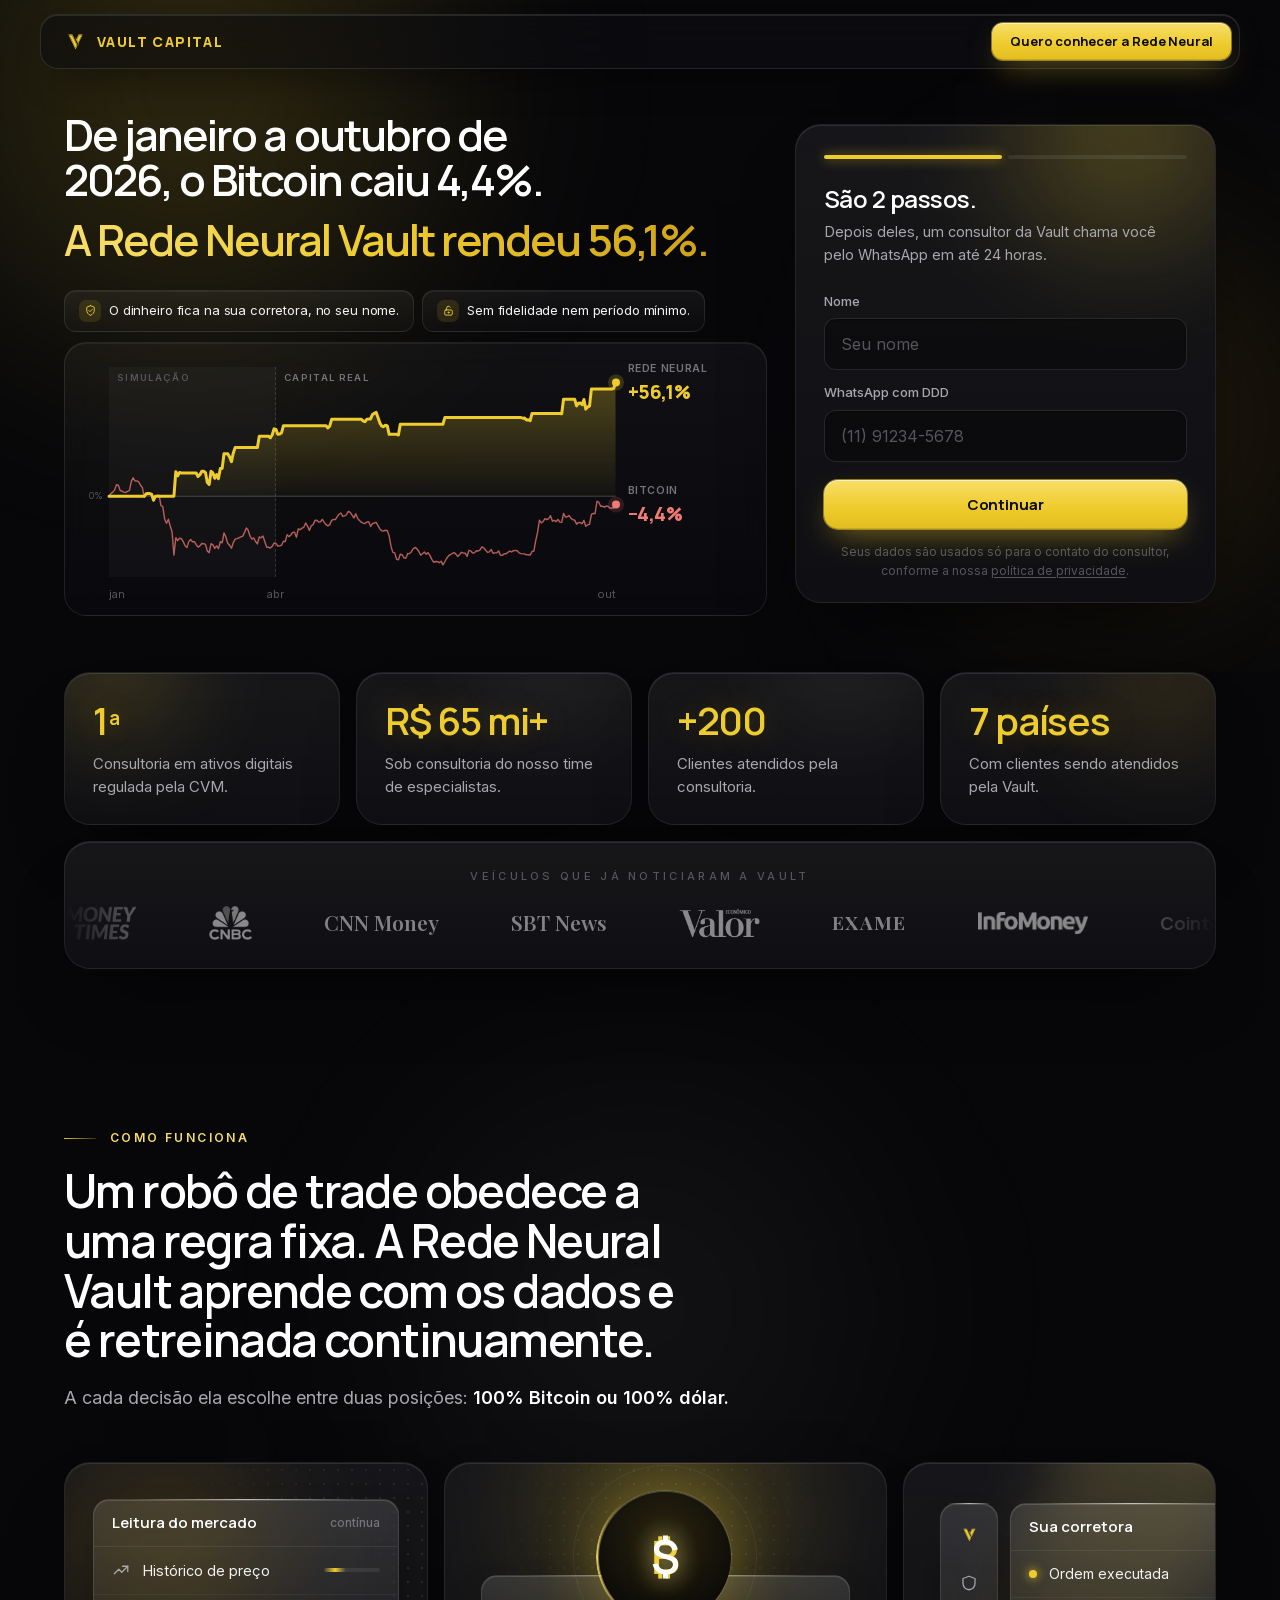
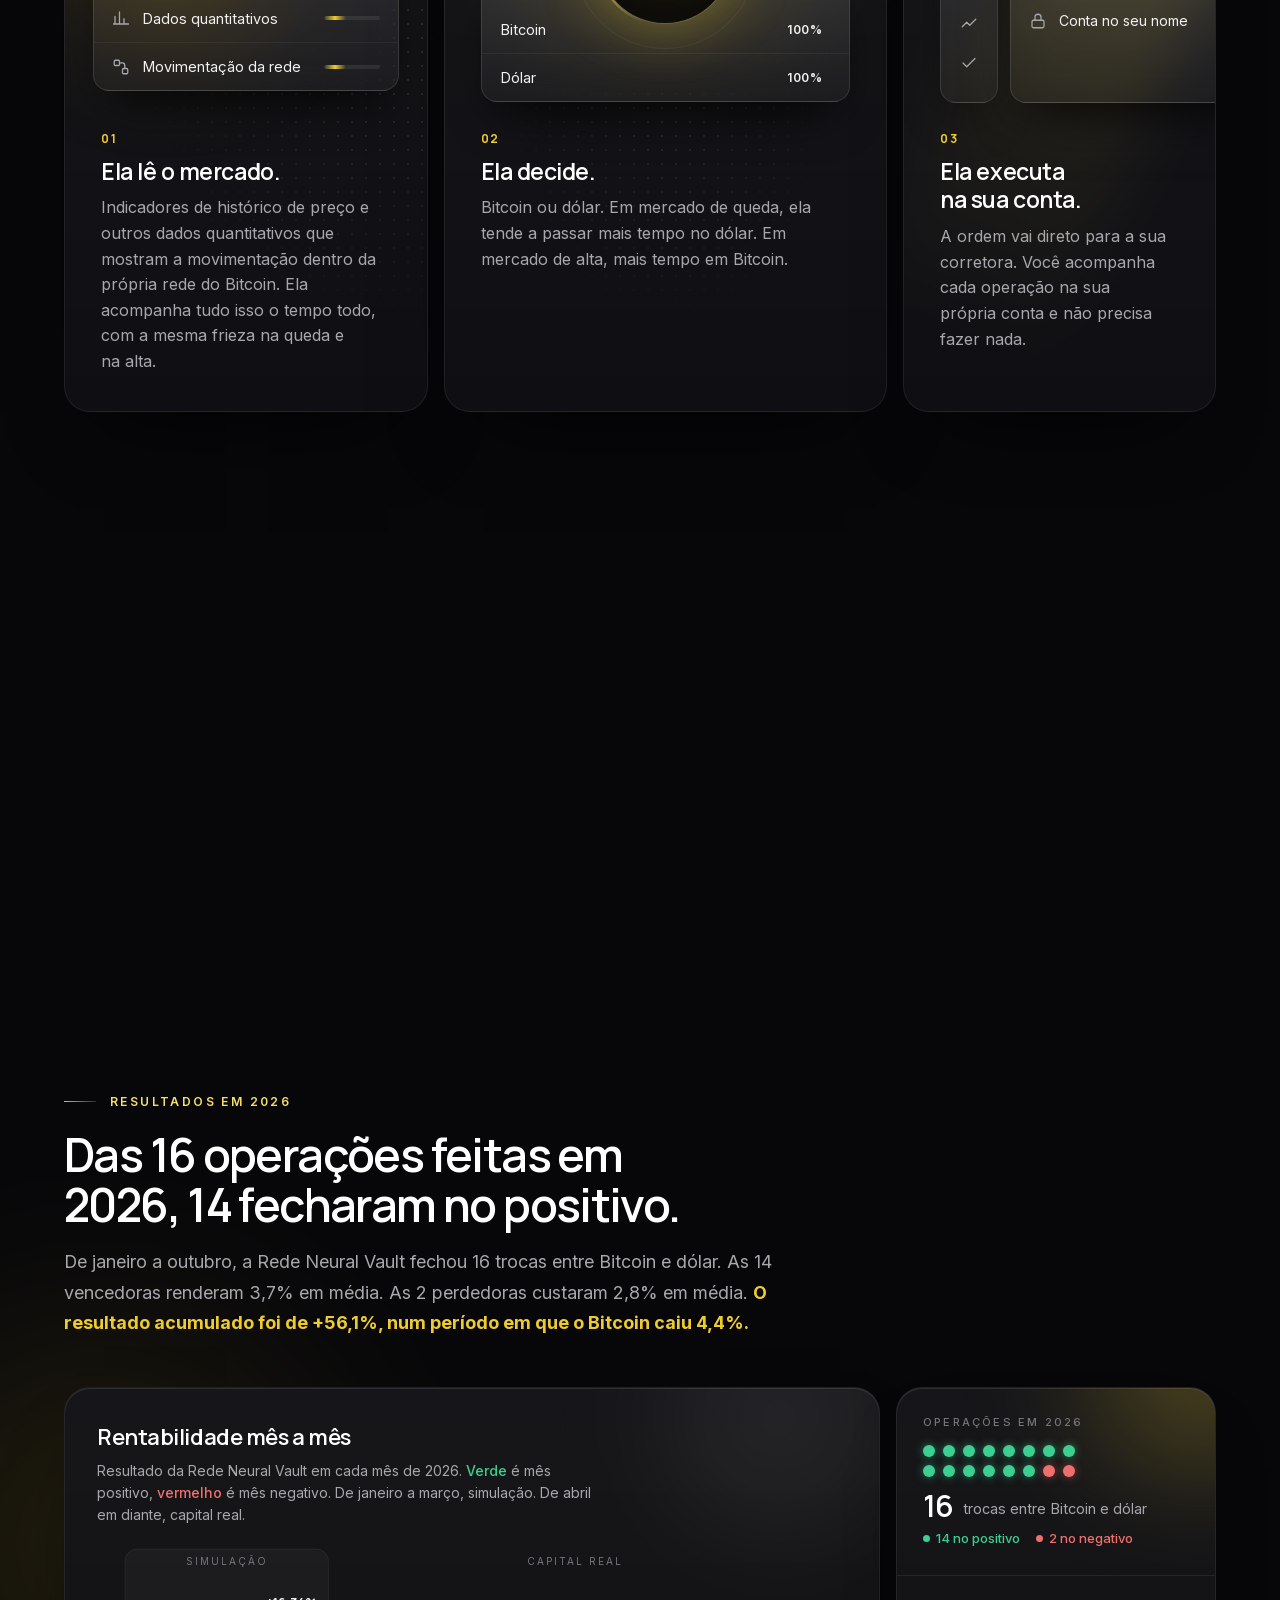
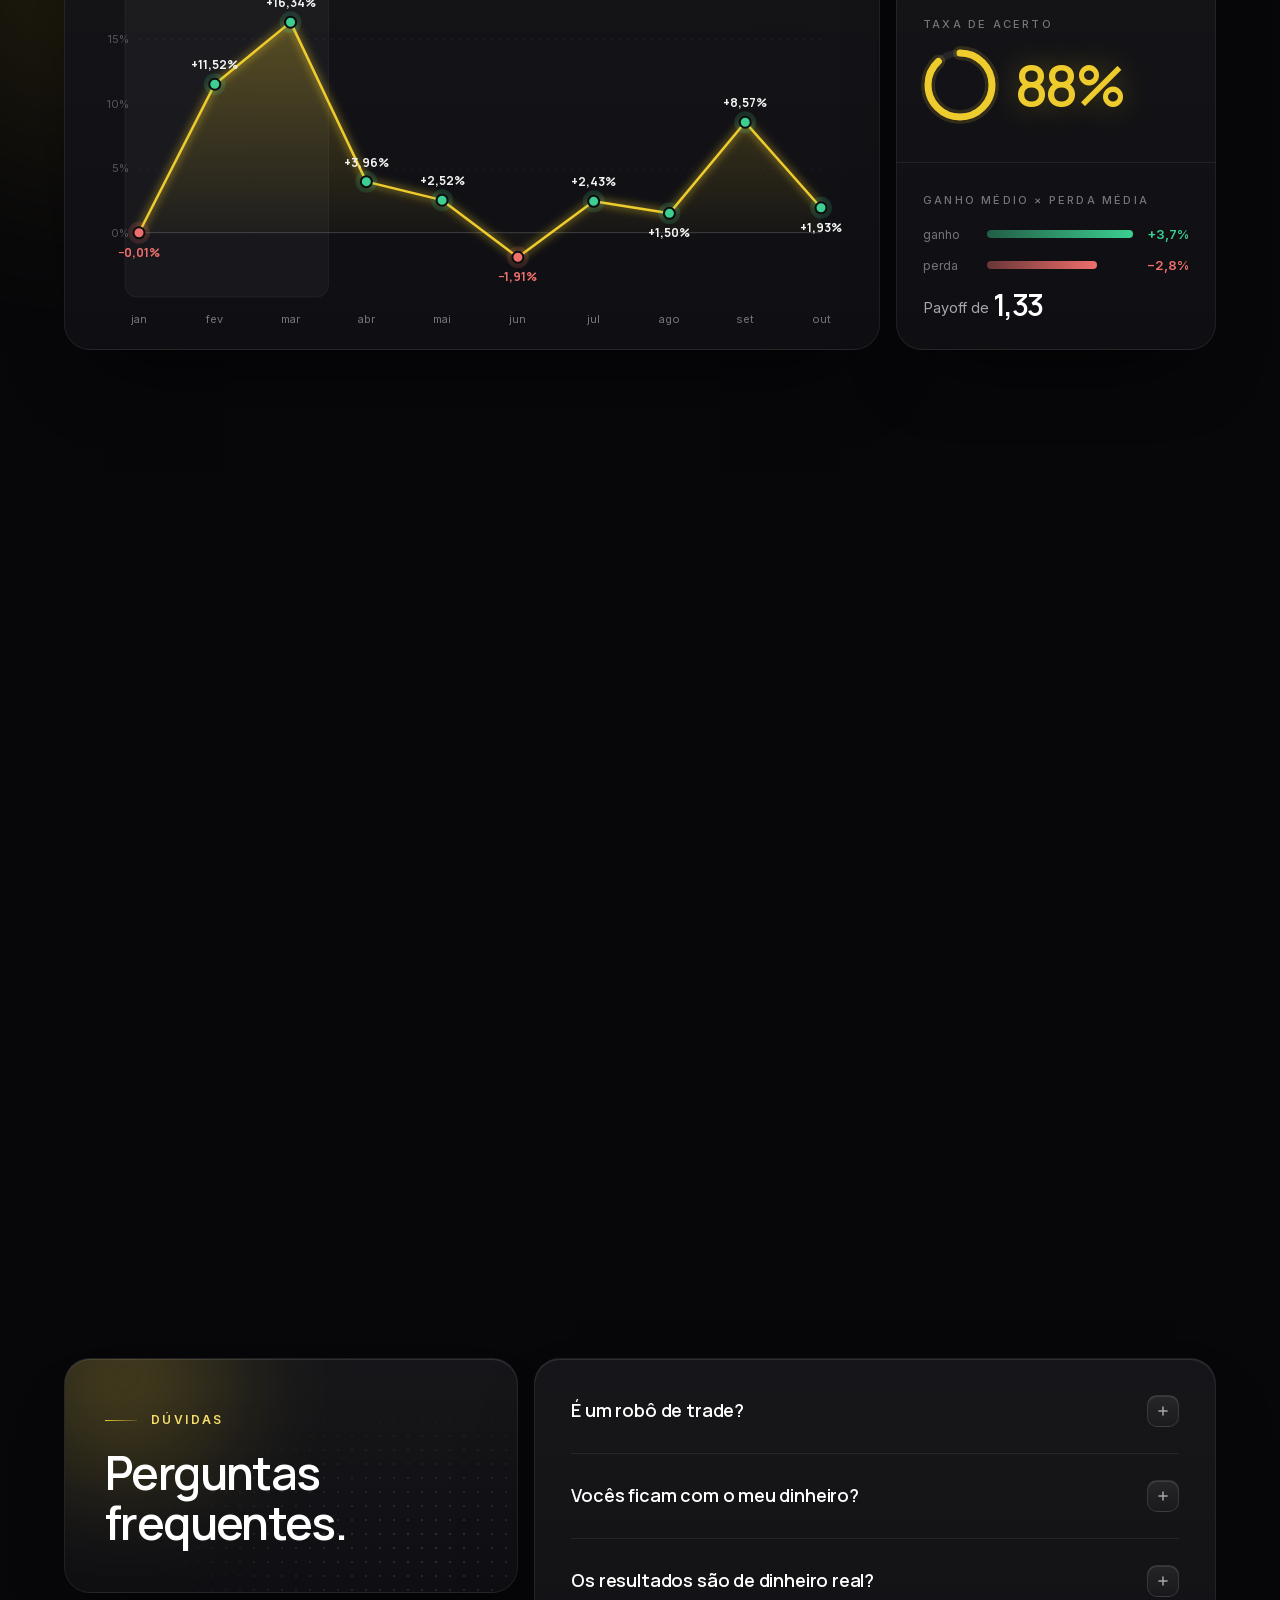
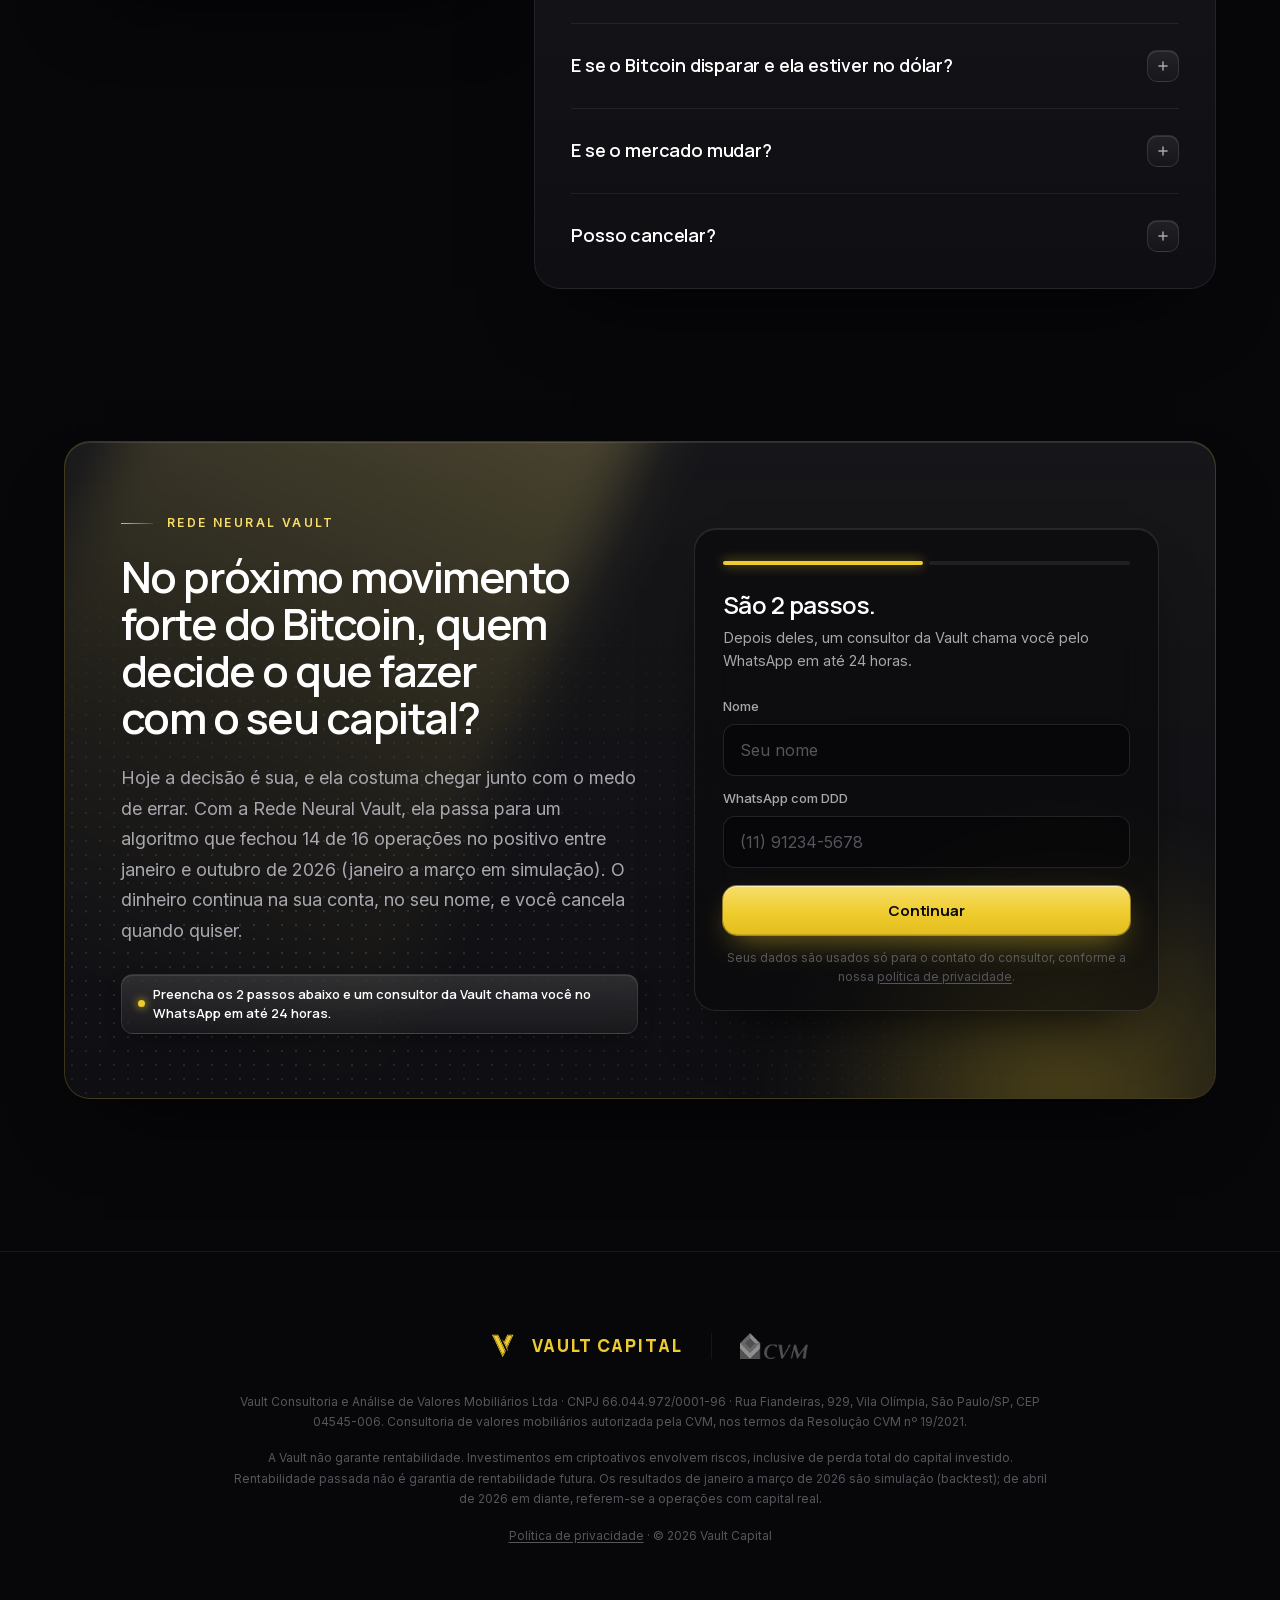
==== commit 7d17b552: "frase em destaque, resultados lado a lado, form centralizado, select na etapa 2" ====
--- a/completa.html
+++ b/completa.html
@@ -746,6 +746,32 @@
       .ln-x { height: 16px; margin: 6px 96px 0 20px; } .ln-x span { font-size: 9.5px; }
     }
       .res-top.solo { grid-template-columns: minmax(0, 1fr); }
+  
+    /* ===== [K 05/10 noite] ajustes ===== */
+    .lead strong.hl-y { color: var(--yellow); font-weight: 700; }
+    .hero4 .h4-form { align-self: center; }
+    .lf-select { position: relative; }
+    .lf-select select { -webkit-appearance: none; appearance: none; width: 100%; height: 52px; padding: 0 44px 0 16px; border-radius: 12px; cursor: pointer;
+      color: var(--white); font: 400 16px var(--f-body); background: rgba(0,0,0,.35); border: 1px solid var(--line-2);
+      box-shadow: inset 0 1px 2px rgba(0,0,0,.4); transition: border-color .2s ease, box-shadow .2s ease; text-overflow: ellipsis; }
+    .lf-select::after { content: ""; position: absolute; right: 18px; top: 50%; width: 8px; height: 8px; margin-top: -6px; pointer-events: none;
+      border-right: 1.5px solid var(--yellow); border-bottom: 1.5px solid var(--yellow); transform: rotate(45deg); }
+    .lf-select select:focus { outline: none; border-color: rgba(239,204,45,.8); box-shadow: 0 0 0 4px rgba(239,204,45,.12); }
+    .lf-select select.empty { color: var(--t4); }
+    .lf-select select option { background: #121216; color: #f2f2f2; }
+    .lf-select select option[value=""] { color: #74747b; }
+    .lf-step[data-step="2"] .lf-select + .lf-group-error + .lf-q { margin-top: 18px; }
+    @media (min-width: 961px) {
+      .res-top.split { grid-template-columns: minmax(0, 1fr) minmax(0, 320px); align-items: stretch; }
+      .res-top.split .chart { height: auto; min-height: 300px; }
+      .res-top.split .ops-card { grid-column: auto; grid-template-columns: minmax(0, 1fr); grid-auto-rows: 1fr; }
+      .res-top.split .ops-z { padding: 26px 26px; gap: 14px; justify-content: center; }
+      .res-top.split .ops-z + .ops-z { border-left: 0; border-top: 1px solid var(--line); }
+      .res-top.split .ops-card .opdots { grid-template-columns: repeat(8, 12px); }
+    }
+    @media (max-width: 960px) {
+      .res-top.split { grid-template-columns: minmax(0, 1fr); }
+    }
   </style>
 </head>
 <body data-variante="copy-ogilvy2">
@@ -947,19 +973,16 @@
     <div class="sec-head">
       <span class="tag fade-in"><i></i>Resultados em 2026</span>
       <h2 class="h2 fade-in">Das 16 operações feitas em 2026, 14 fecharam no positivo.</h2>
-      <p class="lead fade-in d1">De janeiro a outubro, a Rede Neural Vault fechou 16 trocas entre Bitcoin e dólar. As 14 vencedoras renderam 3,7% em média. As 2 perdedoras custaram 2,8% em média. O resultado acumulado foi de +56,1%, num período em que o Bitcoin caiu 4,4%.</p>
+      <p class="lead fade-in d1">De janeiro a outubro, a Rede Neural Vault fechou 16 trocas entre Bitcoin e dólar. As 14 vencedoras renderam 3,7% em média. As 2 perdedoras custaram 2,8% em média. <strong class="hl-y">O resultado acumulado foi de +56,1%, num período em que o Bitcoin caiu 4,4%.</strong></p>
     </div>
 
-    <div class="res-top solo">
+    <div class="res-top solo split">
       <div class="card chart-card fade-in d1">
         <div class="glow w" style="width:400px;height:300px;right:-100px;top:-120px"></div>
         <h3>Rentabilidade mês a mês</h3>
         <p>Resultado da Rede Neural Vault em cada mês de 2026. <span class="g">Verde</span> é mês positivo, <span class="r">vermelho</span> é mês negativo. De janeiro a março, simulação. De abril em diante, capital real.</p>
         <div class="chart" id="chart" role="img" aria-label="Rentabilidade mensal da Rede Neural Vault em 2026: janeiro −0,01%, fevereiro +11,52%, março +16,34% (simulação), abril +3,96%, maio +2,52%, junho −1,91%, julho +2,43%, agosto +1,50%, setembro +8,57%, outubro +1,93%."></div>
       </div>
-    </div>
-
-    <div class="stats">
       <div class="card ops-card fade-in">
         <div class="glow y" style="width:420px;height:260px;left:30%;top:-150px"></div>
         <div class="ops-z ops-count">
@@ -984,6 +1007,8 @@
         </div>
       </div>
     </div>
+
+
 
     <p class="disclaimer fade-in">Resultados de janeiro a outubro de 2026 (outubro parcial), líquidos de taxas. Janeiro a março são simulação (backtest): o resultado que o algoritmo teria obtido sobre dados históricos, sem capital real. De abril em diante, operações com capital real. Rentabilidade passada não é garantia de rentabilidade futura. Investimentos em criptoativos envolvem risco, inclusive de perda do capital investido.</p>
 
@@ -1115,22 +1140,10 @@
           <p class="lf-error" role="alert">Digite um e-mail válido.</p>
         </div>
         <p class="lf-q">Somando tudo (empresa, imóveis, participações e investimentos) seu patrimônio total hoje está em qual faixa?</p>
-        <div class="lf-options" role="radiogroup" data-group="patrimonio">
-          <label class="lf-opt"><input type="radio" value="Até R$ 500 mil" /><span>Até R$ 500 mil</span></label>
-          <label class="lf-opt"><input type="radio" value="R$ 500 mil a R$ 1 milhão" /><span>R$ 500 mil a R$ 1 milhão</span></label>
-          <label class="lf-opt"><input type="radio" value="R$ 1 milhão a R$ 5 milhões" /><span>R$ 1 milhão a R$ 5 milhões</span></label>
-          <label class="lf-opt"><input type="radio" value="R$ 5 milhões a R$ 10 milhões" /><span>R$ 5 milhões a R$ 10 milhões</span></label>
-          <label class="lf-opt"><input type="radio" value="Acima de R$ 10 milhões" /><span>Acima de R$ 10 milhões</span></label>
-        </div>
+        <div class="lf-select" data-group="patrimonio"><select class="empty" aria-label="Faixa de patrimônio total"><option value="" selected disabled>Selecione uma faixa</option><option value="Até R$ 500 mil">Até R$ 500 mil</option><option value="R$ 500 mil a R$ 1 milhão">R$ 500 mil a R$ 1 milhão</option><option value="R$ 1 milhão a R$ 5 milhões">R$ 1 milhão a R$ 5 milhões</option><option value="R$ 5 milhões a R$ 10 milhões">R$ 5 milhões a R$ 10 milhões</option><option value="Acima de R$ 10 milhões">Acima de R$ 10 milhões</option></select></div>
         <p class="lf-group-error" role="alert">Escolha uma faixa para continuar.</p>
         <p class="lf-q">Quanto você tem investido em cripto hoje?</p>
-        <div class="lf-options" role="radiogroup" data-group="cripto">
-          <label class="lf-opt"><input type="radio" value="Ainda não tenho cripto" /><span>Ainda não tenho cripto</span></label>
-          <label class="lf-opt"><input type="radio" value="Menos de R$ 100 mil" /><span>Menos de R$ 100 mil</span></label>
-          <label class="lf-opt"><input type="radio" value="R$ 100 mil a R$ 500 mil" /><span>R$ 100 mil a R$ 500 mil</span></label>
-          <label class="lf-opt"><input type="radio" value="R$ 500 mil a R$ 1 milhão" /><span>R$ 500 mil a R$ 1 milhão</span></label>
-          <label class="lf-opt"><input type="radio" value="Mais de R$ 1 milhão" /><span>Mais de R$ 1 milhão</span></label>
-        </div>
+        <div class="lf-select" data-group="cripto"><select class="empty" aria-label="Quanto você tem investido em cripto hoje"><option value="" selected disabled>Selecione uma faixa</option><option value="Ainda não tenho cripto">Ainda não tenho cripto</option><option value="Menos de R$ 100 mil">Menos de R$ 100 mil</option><option value="R$ 100 mil a R$ 500 mil">R$ 100 mil a R$ 500 mil</option><option value="R$ 500 mil a R$ 1 milhão">R$ 500 mil a R$ 1 milhão</option><option value="Mais de R$ 1 milhão">Mais de R$ 1 milhão</option></select></div>
         <p class="lf-group-error" role="alert">Escolha uma faixa para continuar.</p>
         <div class="lf-actions">
           <button type="submit" class="btn-primary">Quero falar com um consultor da Vault</button>
@@ -1226,7 +1239,7 @@
       inp.addEventListener('input', () => inp.closest('.lf-field').classList.remove('invalid')));
 
     const groupValue = name => {
-      const c = form.querySelector('[data-group="' + name + '"] input:checked');
+      const c = form.querySelector('[data-group="' + name + '"] select');
       return c ? c.value : '';
     };
     const groupError = name => form.querySelector('[data-group="' + name + '"]').nextElementSibling;
@@ -1239,8 +1252,8 @@
       });
       return ok;
     }
-    ['patrimonio', 'cripto'].forEach(g => form.querySelectorAll('[data-group="' + g + '"] input').forEach(r =>
-      r.addEventListener('change', () => groupError(g).classList.remove('show'))));
+    ['patrimonio', 'cripto'].forEach(g => form.querySelectorAll('[data-group="' + g + '"] select').forEach(r =>
+      r.addEventListener('change', () => { r.classList.toggle('empty', !r.value); groupError(g).classList.remove('show'); })));
 
     form.querySelectorAll('[data-next]').forEach(btn => btn.addEventListener('click', () => {
       if (current === 0 && validateStep1()) show(1);
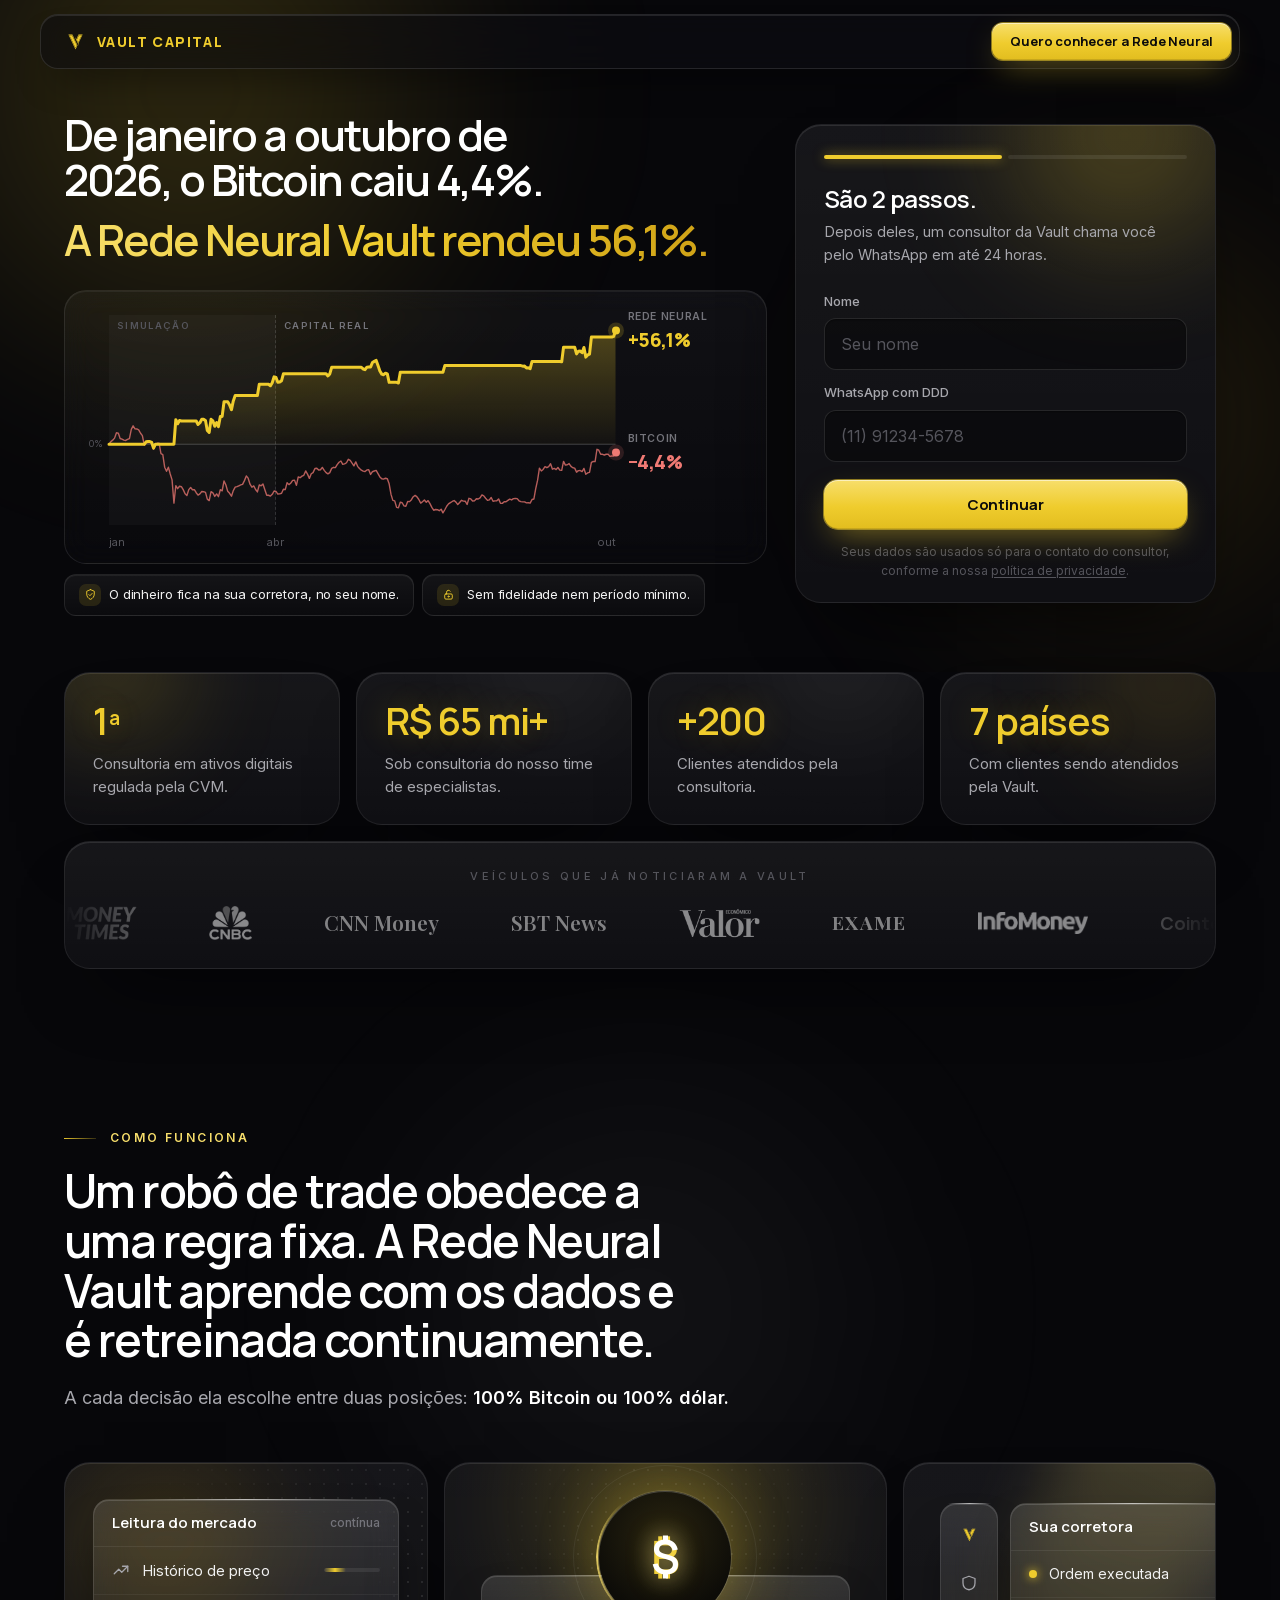
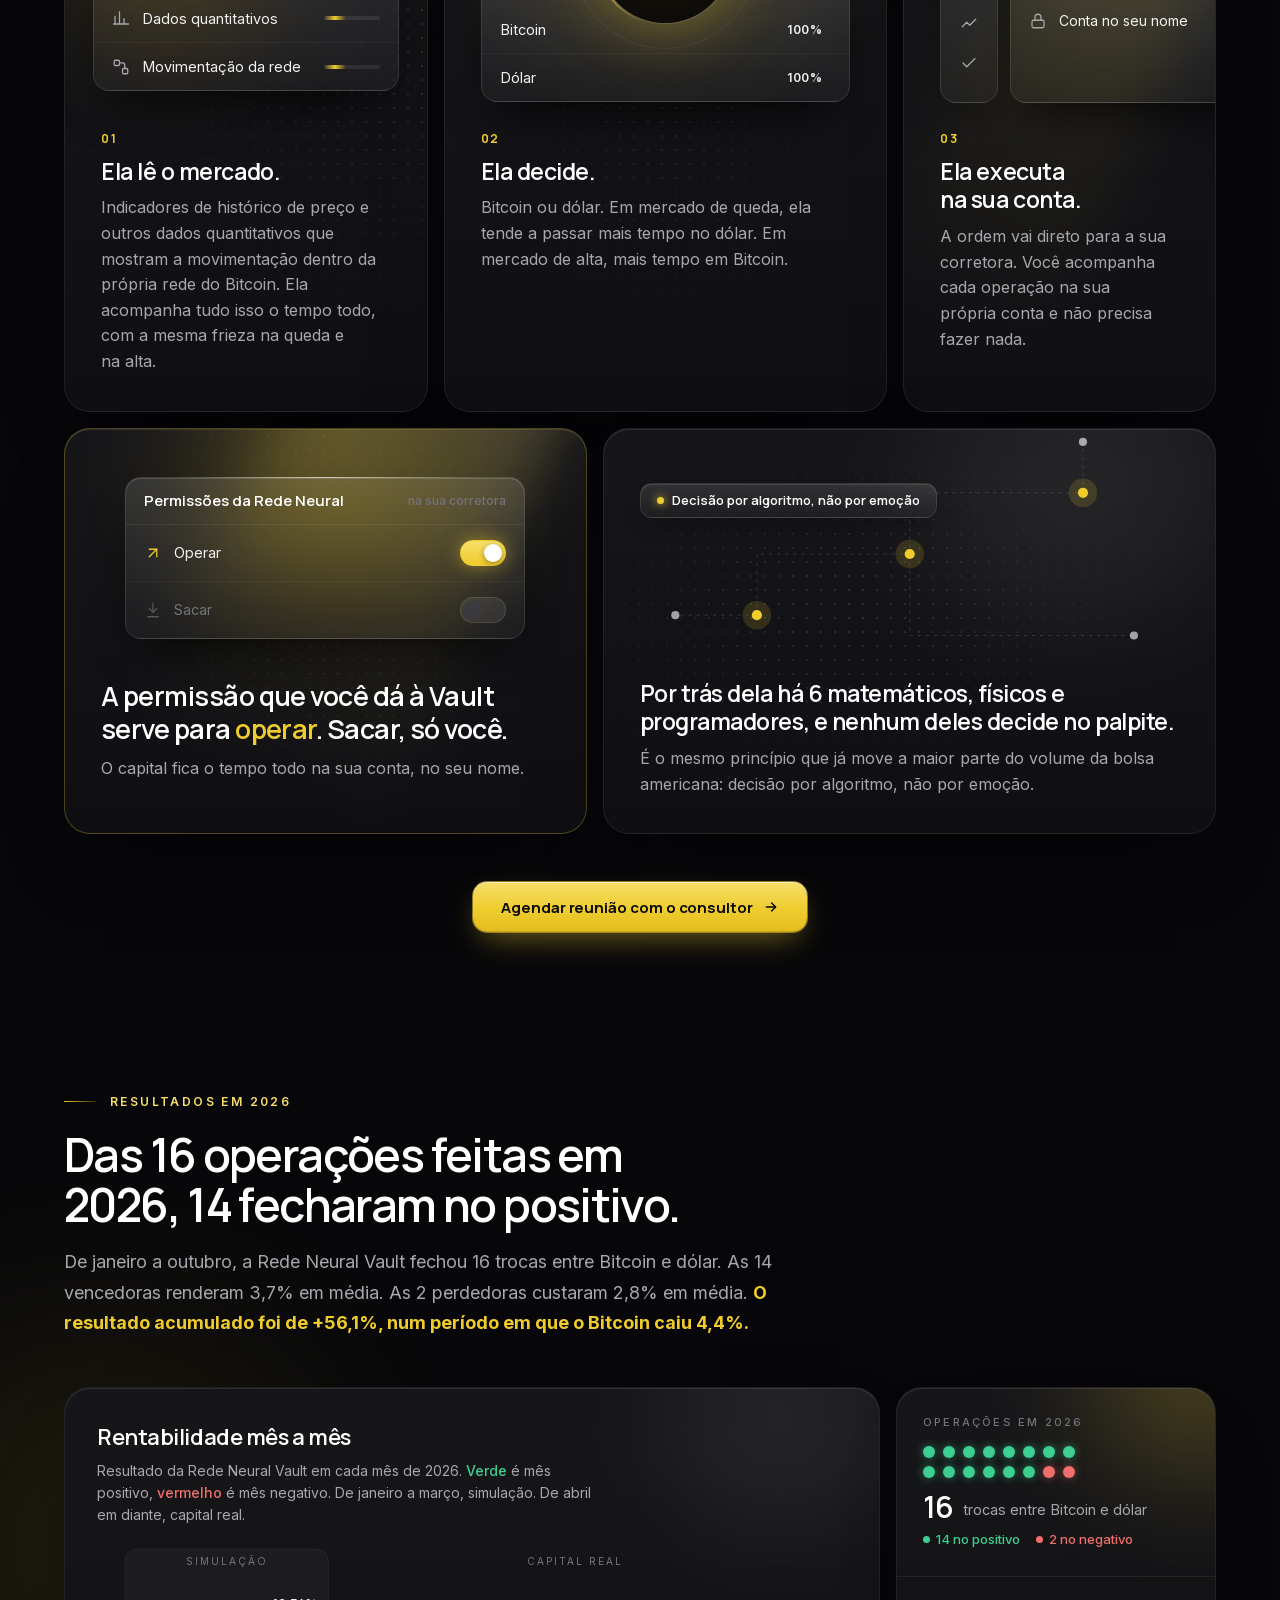
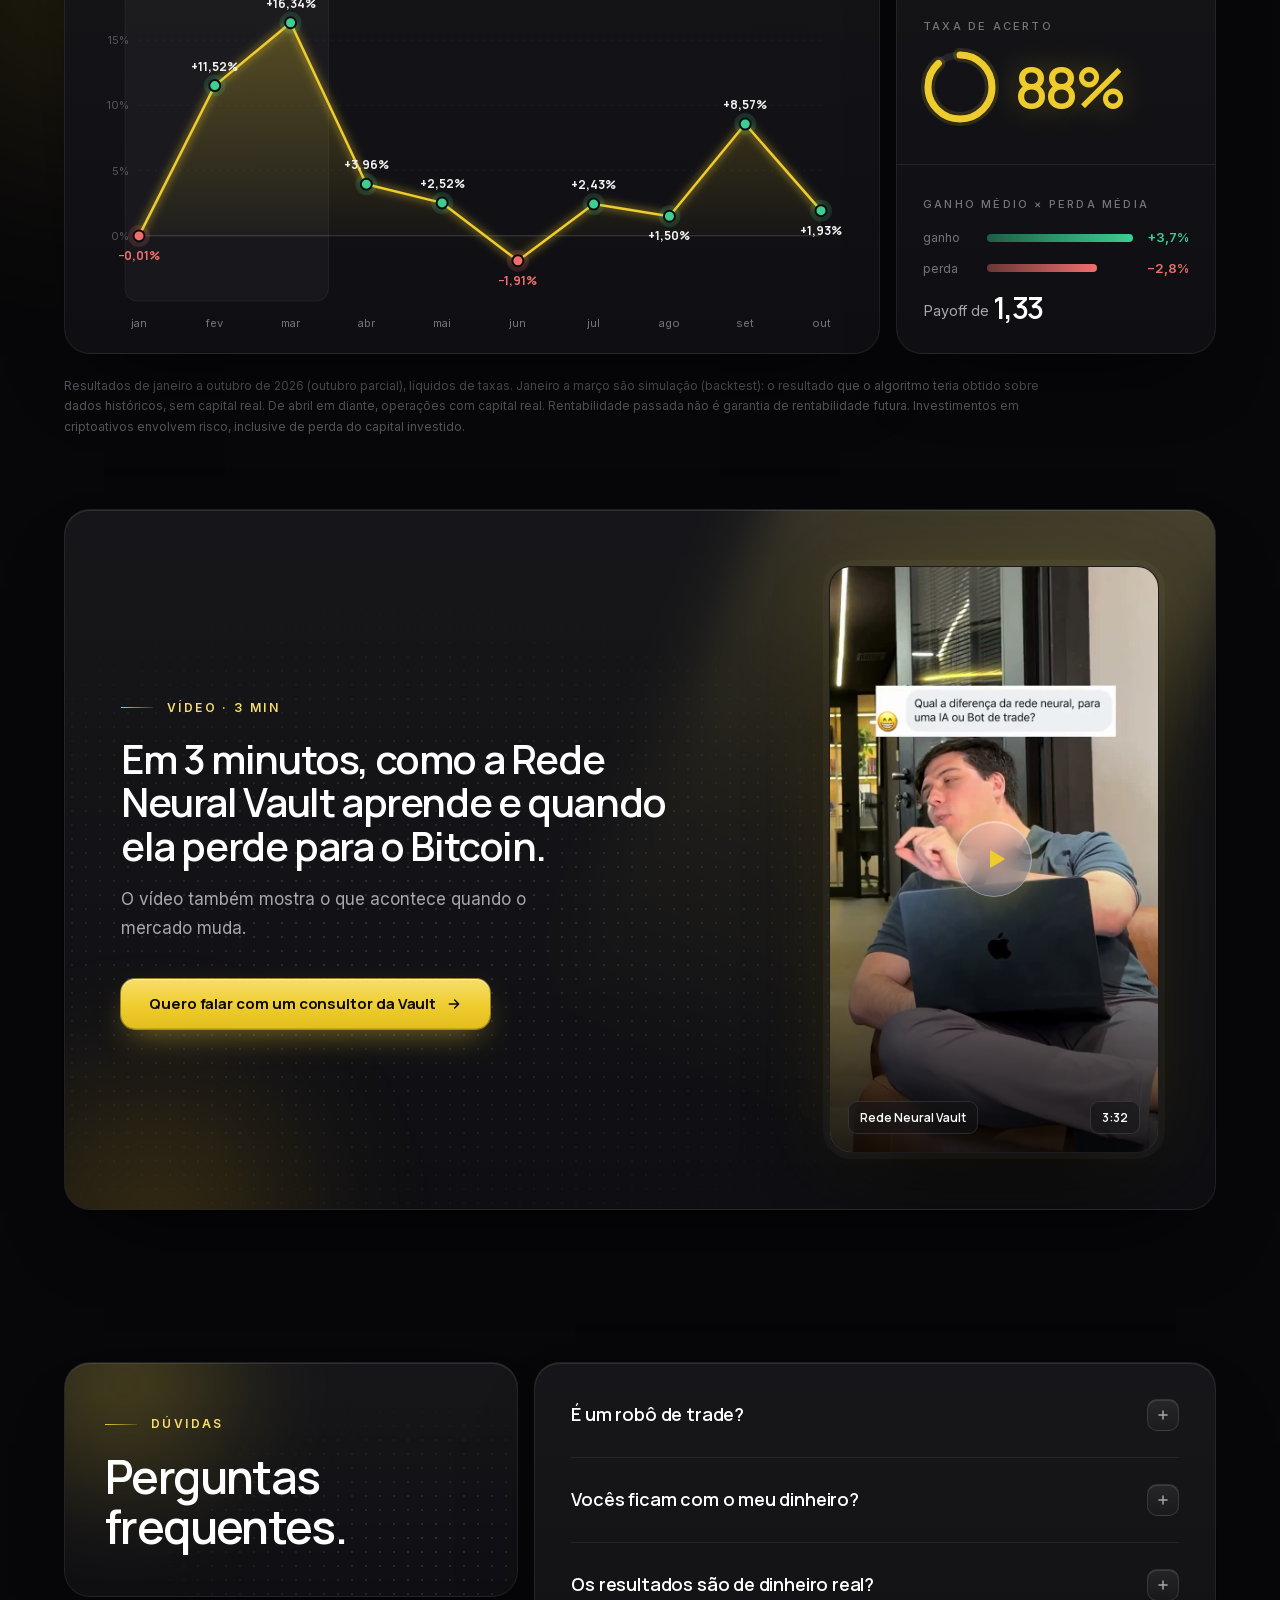
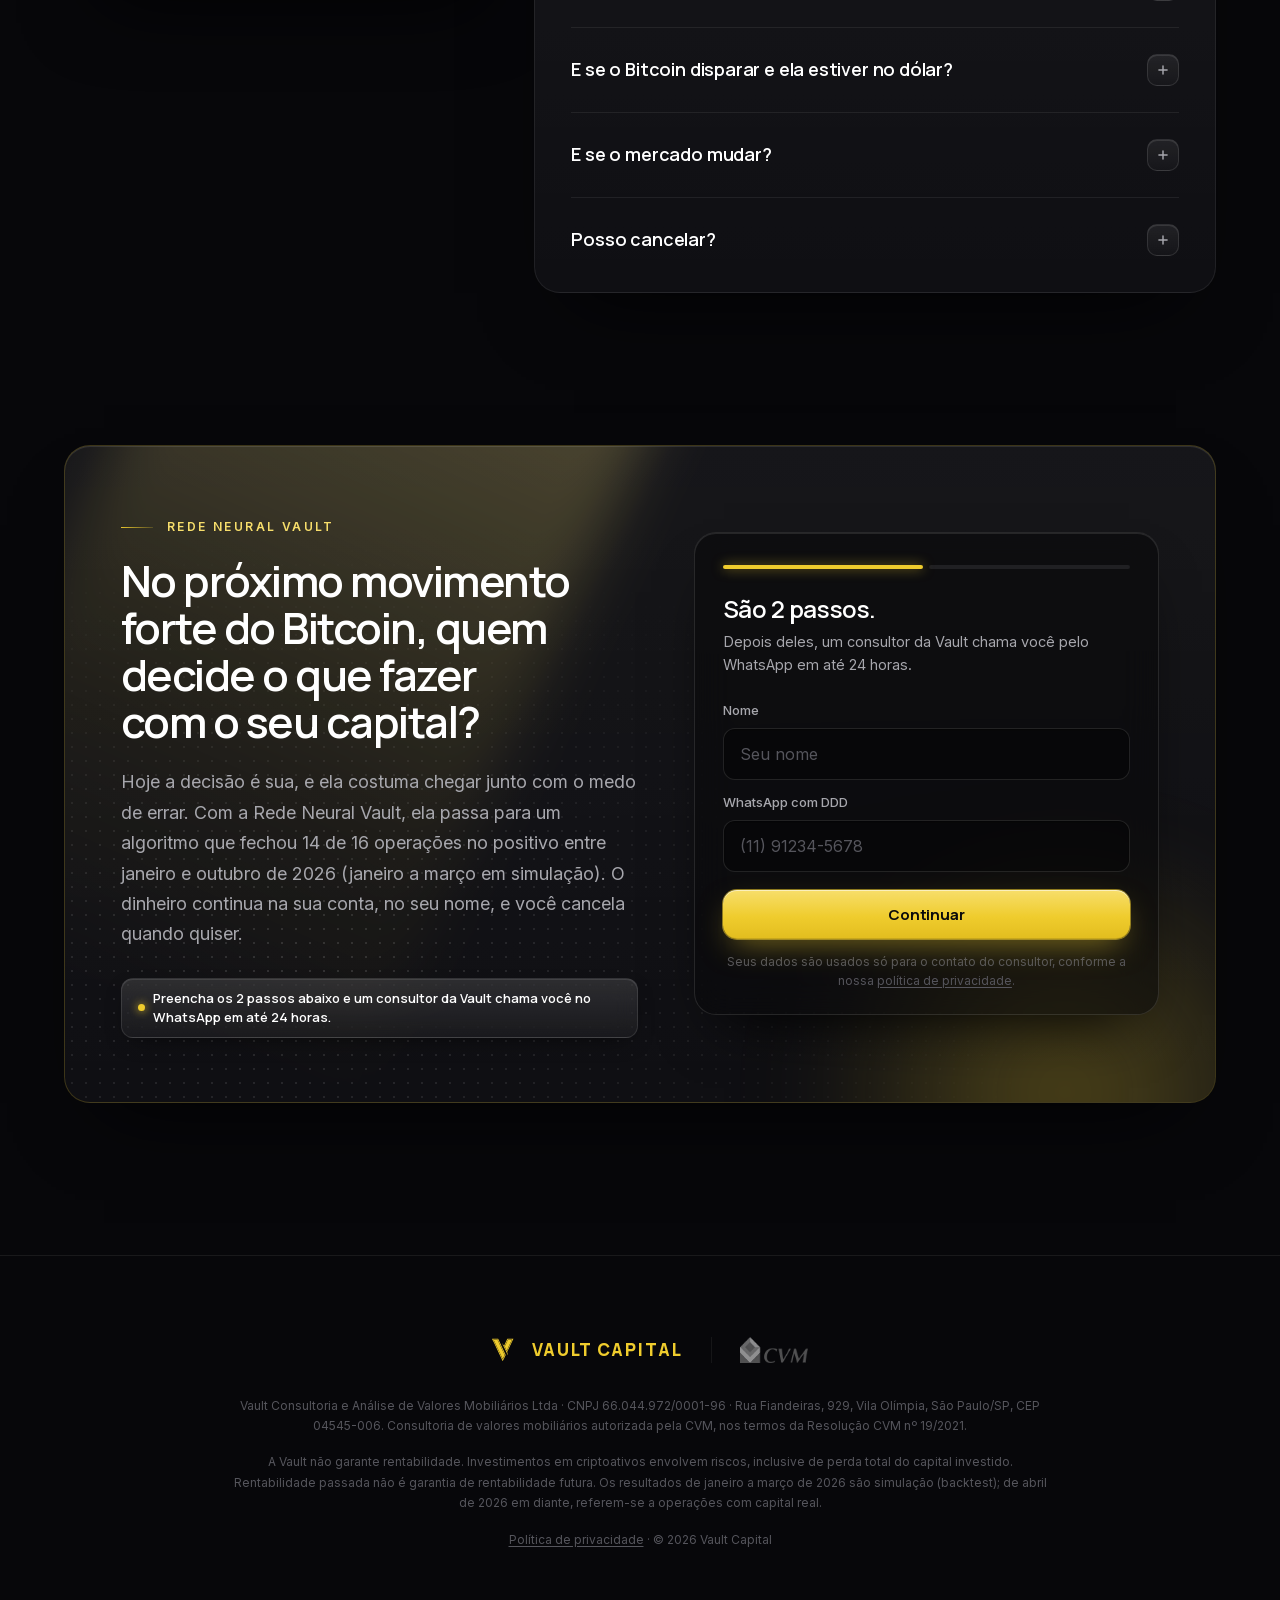
==== commit fb6c99ff: "hero: etiquetas abaixo do grafico" ====
--- a/completa.html
+++ b/completa.html
@@ -799,11 +799,7 @@
         <div id="formulario" class="form-mount" data-origem="hero"></div>
       </div>
       <div class="h4-proof">
-        <div class="gcards">
-  <div class="gcard"><i><svg viewBox="0 0 24 24" aria-hidden="true"><path d="M12 3l7 3v5.2c0 4.4-2.9 8.3-7 9.8-4.1-1.5-7-5.4-7-9.8V6l7-3z"/><path d="M9 12.2l2 2 4-4.2"/></svg></i><span>O dinheiro fica na sua corretora, no seu nome.</span></div>
-  <div class="gcard"><i><svg viewBox="0 0 24 24" aria-hidden="true"><rect x="5" y="11" width="14" height="9.5" rx="2.2"/><path d="M8.5 11V7.6a3.5 3.5 0 0 1 6.6-1.6"/><circle cx="12" cy="15.7" r="1.1"/></svg></i><span>Sem fidelidade nem período mínimo.</span></div>
-</div>
-<figure class="pcard ln" aria-label="Crescimento do capital: de janeiro a outubro de 2026, a Rede Neural Vault acumulou +56,1% e o Bitcoin caiu 4,4%">
+        <figure class="pcard ln" aria-label="Crescimento do capital: de janeiro a outubro de 2026, a Rede Neural Vault acumulou +56,1% e o Bitcoin caiu 4,4%">
   <div class="ln-plot">
     <div class="ln-sim" style="width:32.97%"><span>Simulação</span></div>
     <div class="ln-real" style="left:32.97%"><span>Capital real</span></div>
@@ -820,6 +816,11 @@
   </div>
   <div class="ln-x"><span style="left:0">jan</span><span style="left:32.97%">abr</span><span style="left:100%">out</span></div>
 </figure>
+<div class="gcards">
+  <div class="gcard"><i><svg viewBox="0 0 24 24" aria-hidden="true"><path d="M12 3l7 3v5.2c0 4.4-2.9 8.3-7 9.8-4.1-1.5-7-5.4-7-9.8V6l7-3z"/><path d="M9 12.2l2 2 4-4.2"/></svg></i><span>O dinheiro fica na sua corretora, no seu nome.</span></div>
+  <div class="gcard"><i><svg viewBox="0 0 24 24" aria-hidden="true"><rect x="5" y="11" width="14" height="9.5" rx="2.2"/><path d="M8.5 11V7.6a3.5 3.5 0 0 1 6.6-1.6"/><circle cx="12" cy="15.7" r="1.1"/></svg></i><span>Sem fidelidade nem período mínimo.</span></div>
+</div>
+
       </div>
     </div>
   </div>
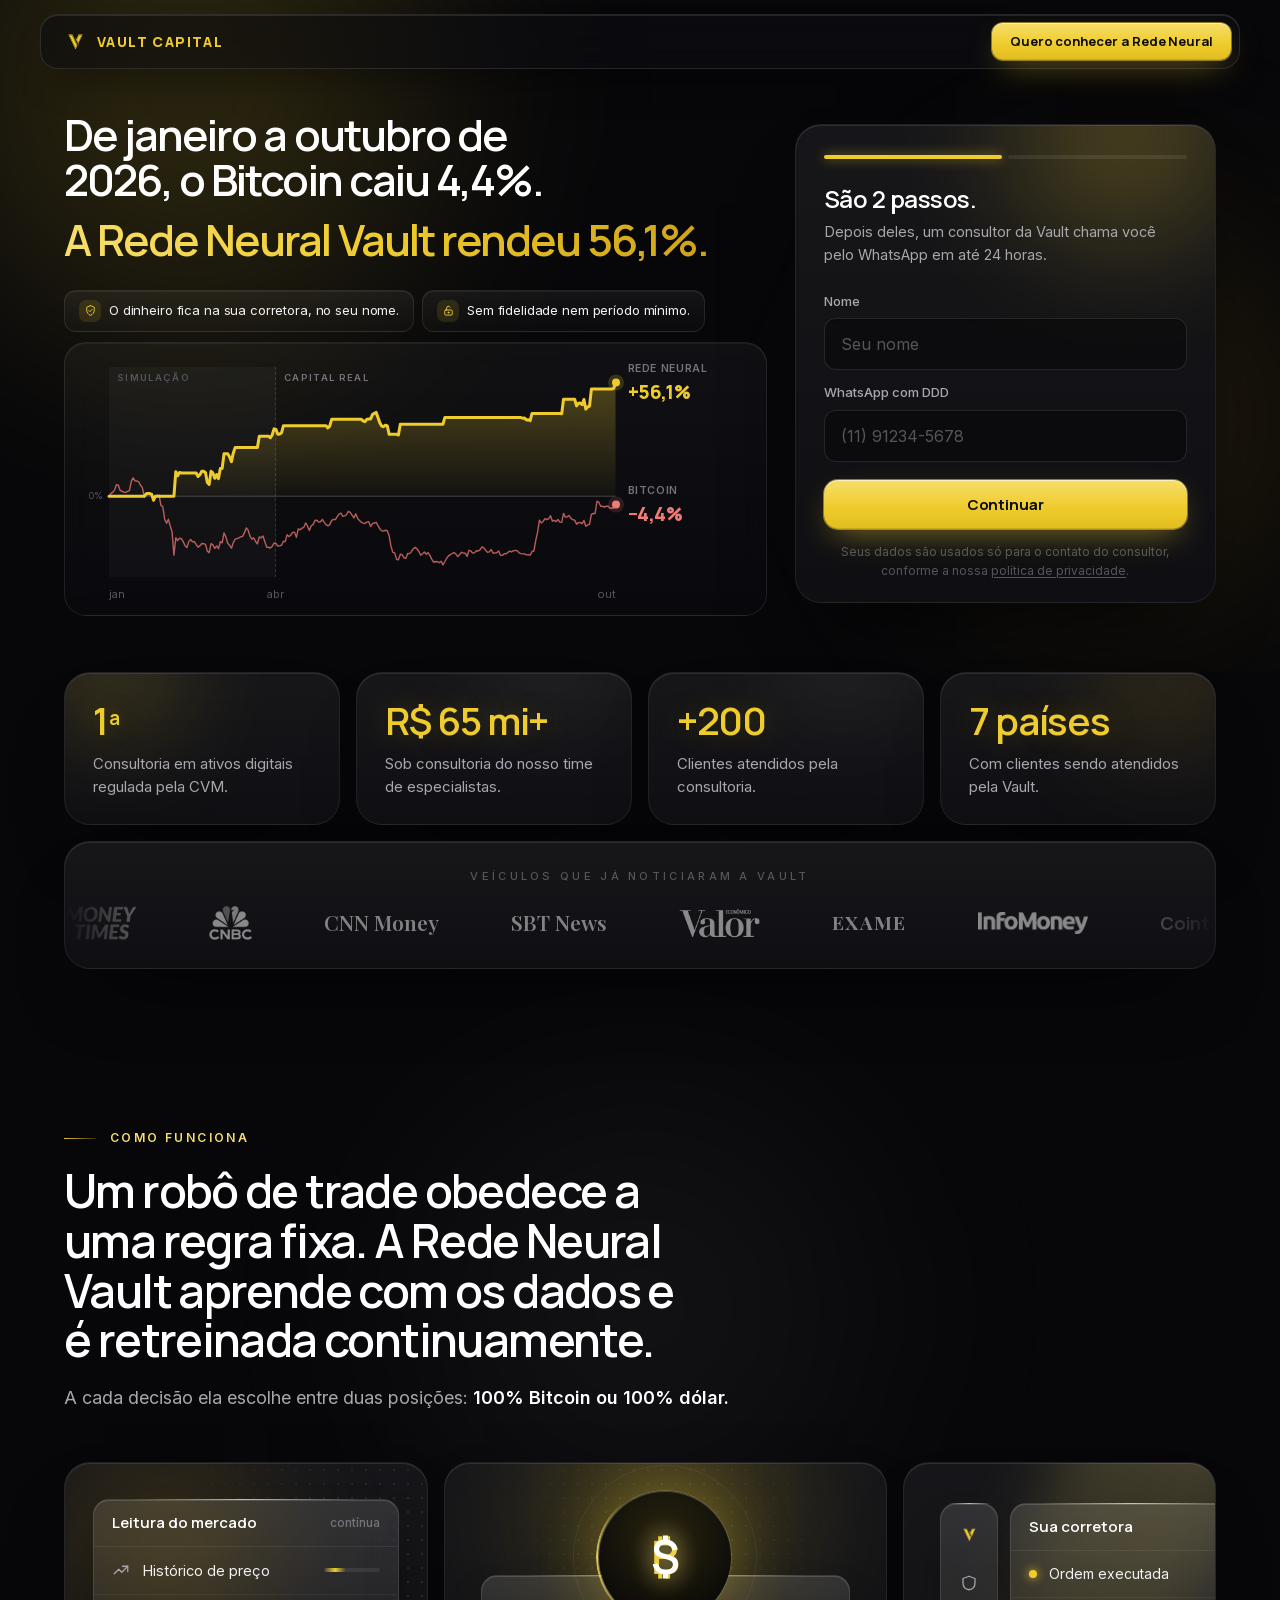
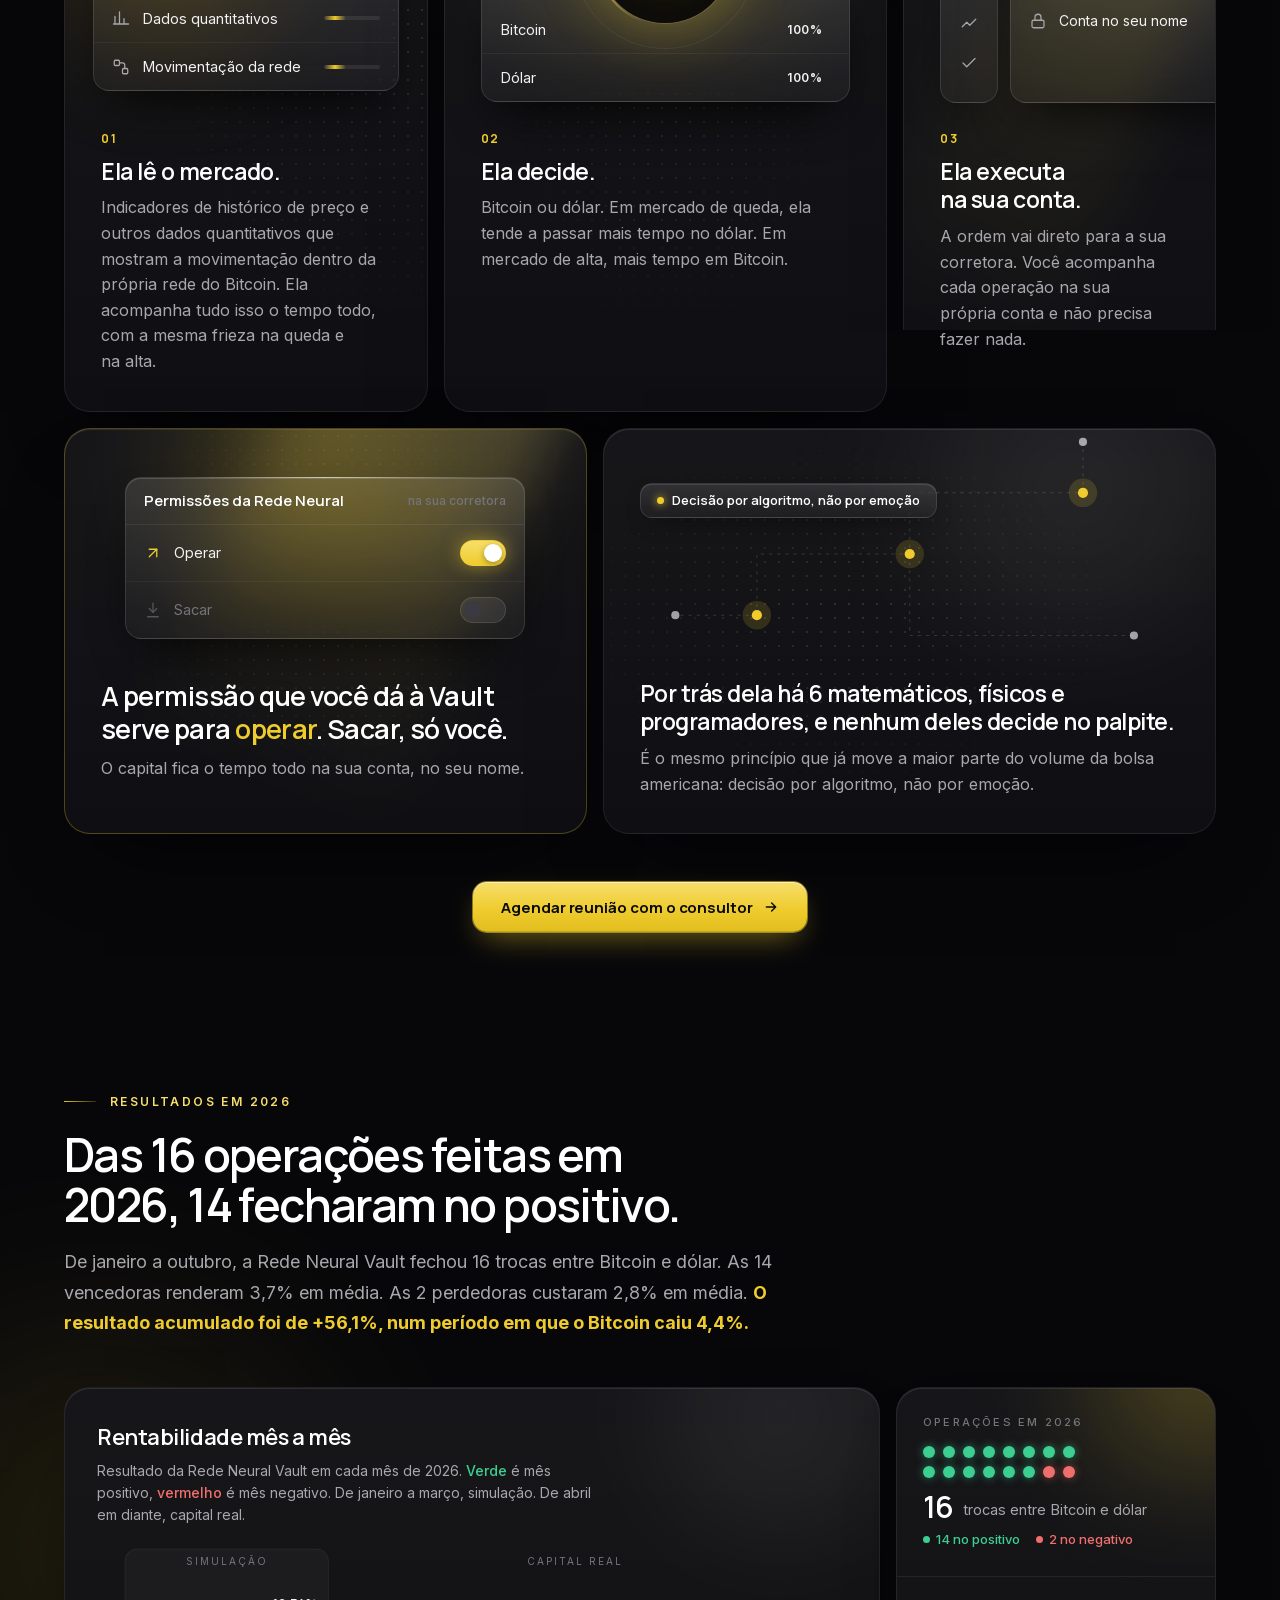
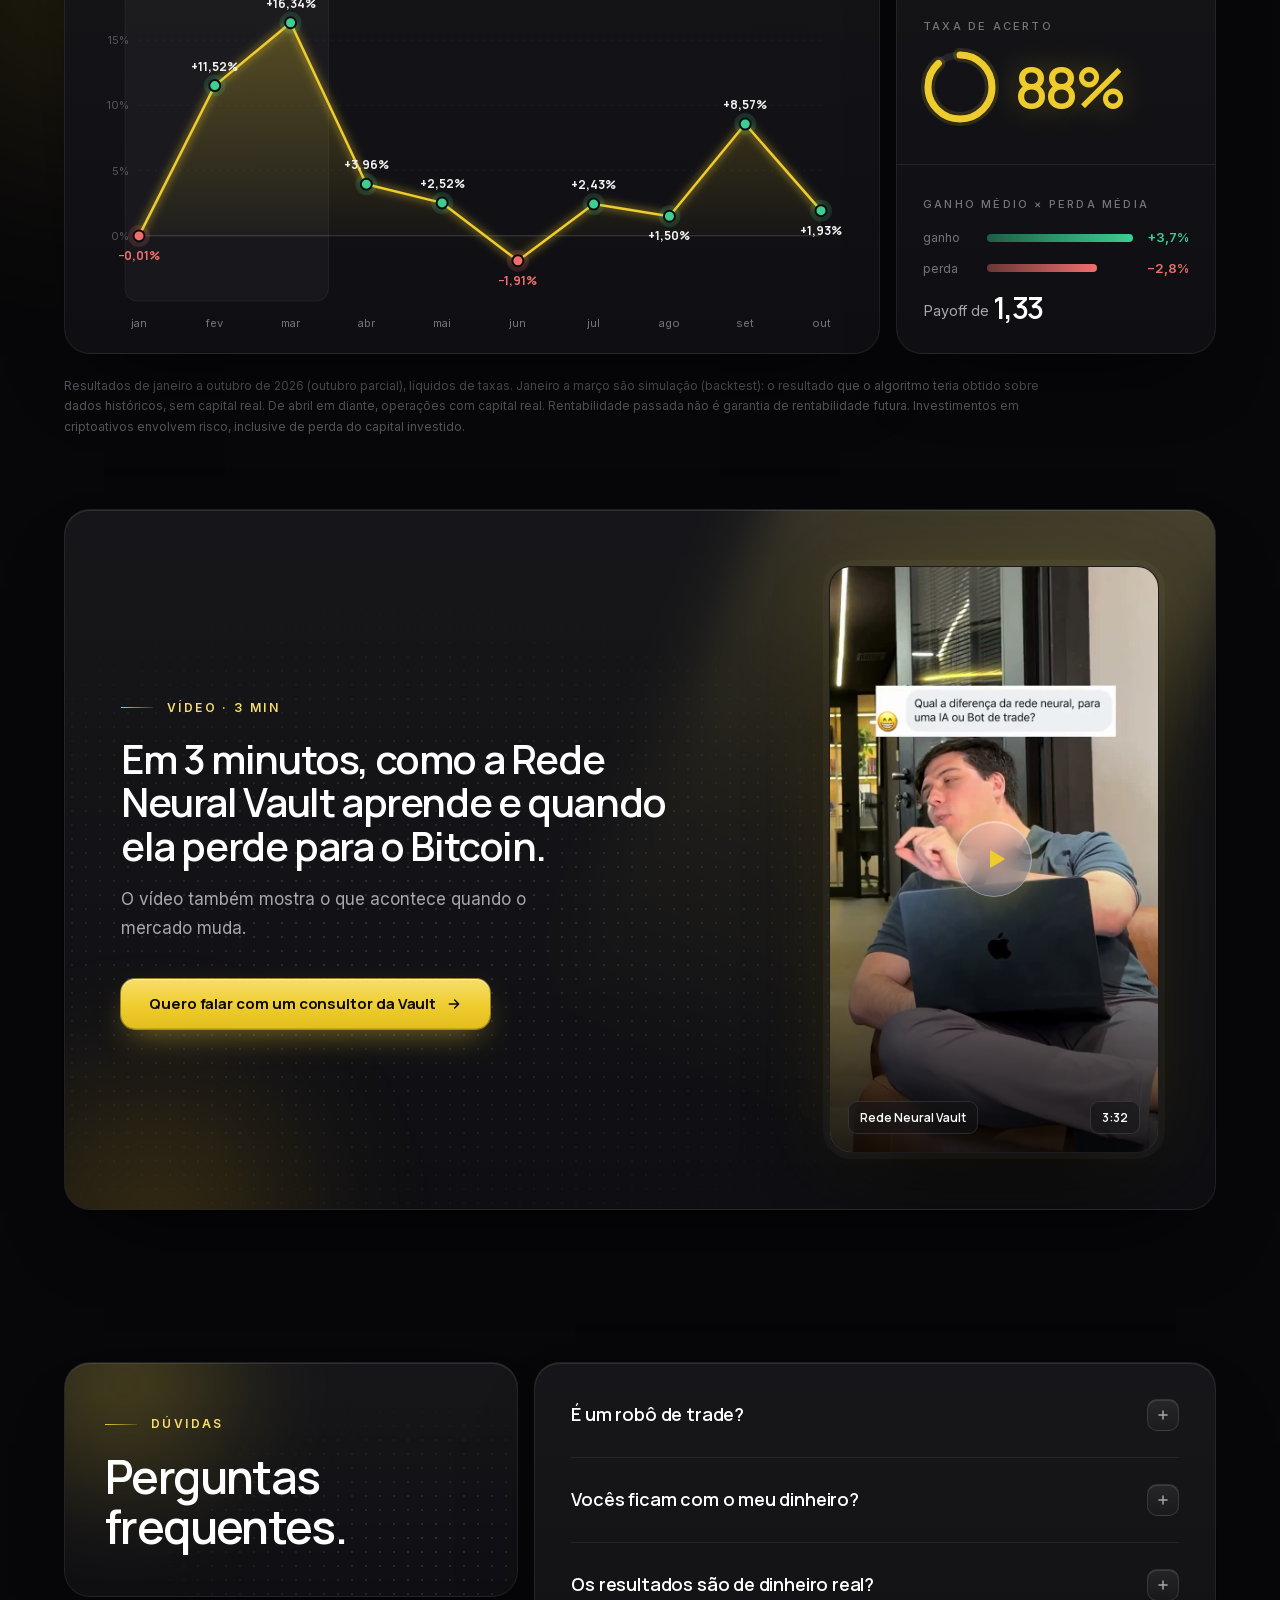
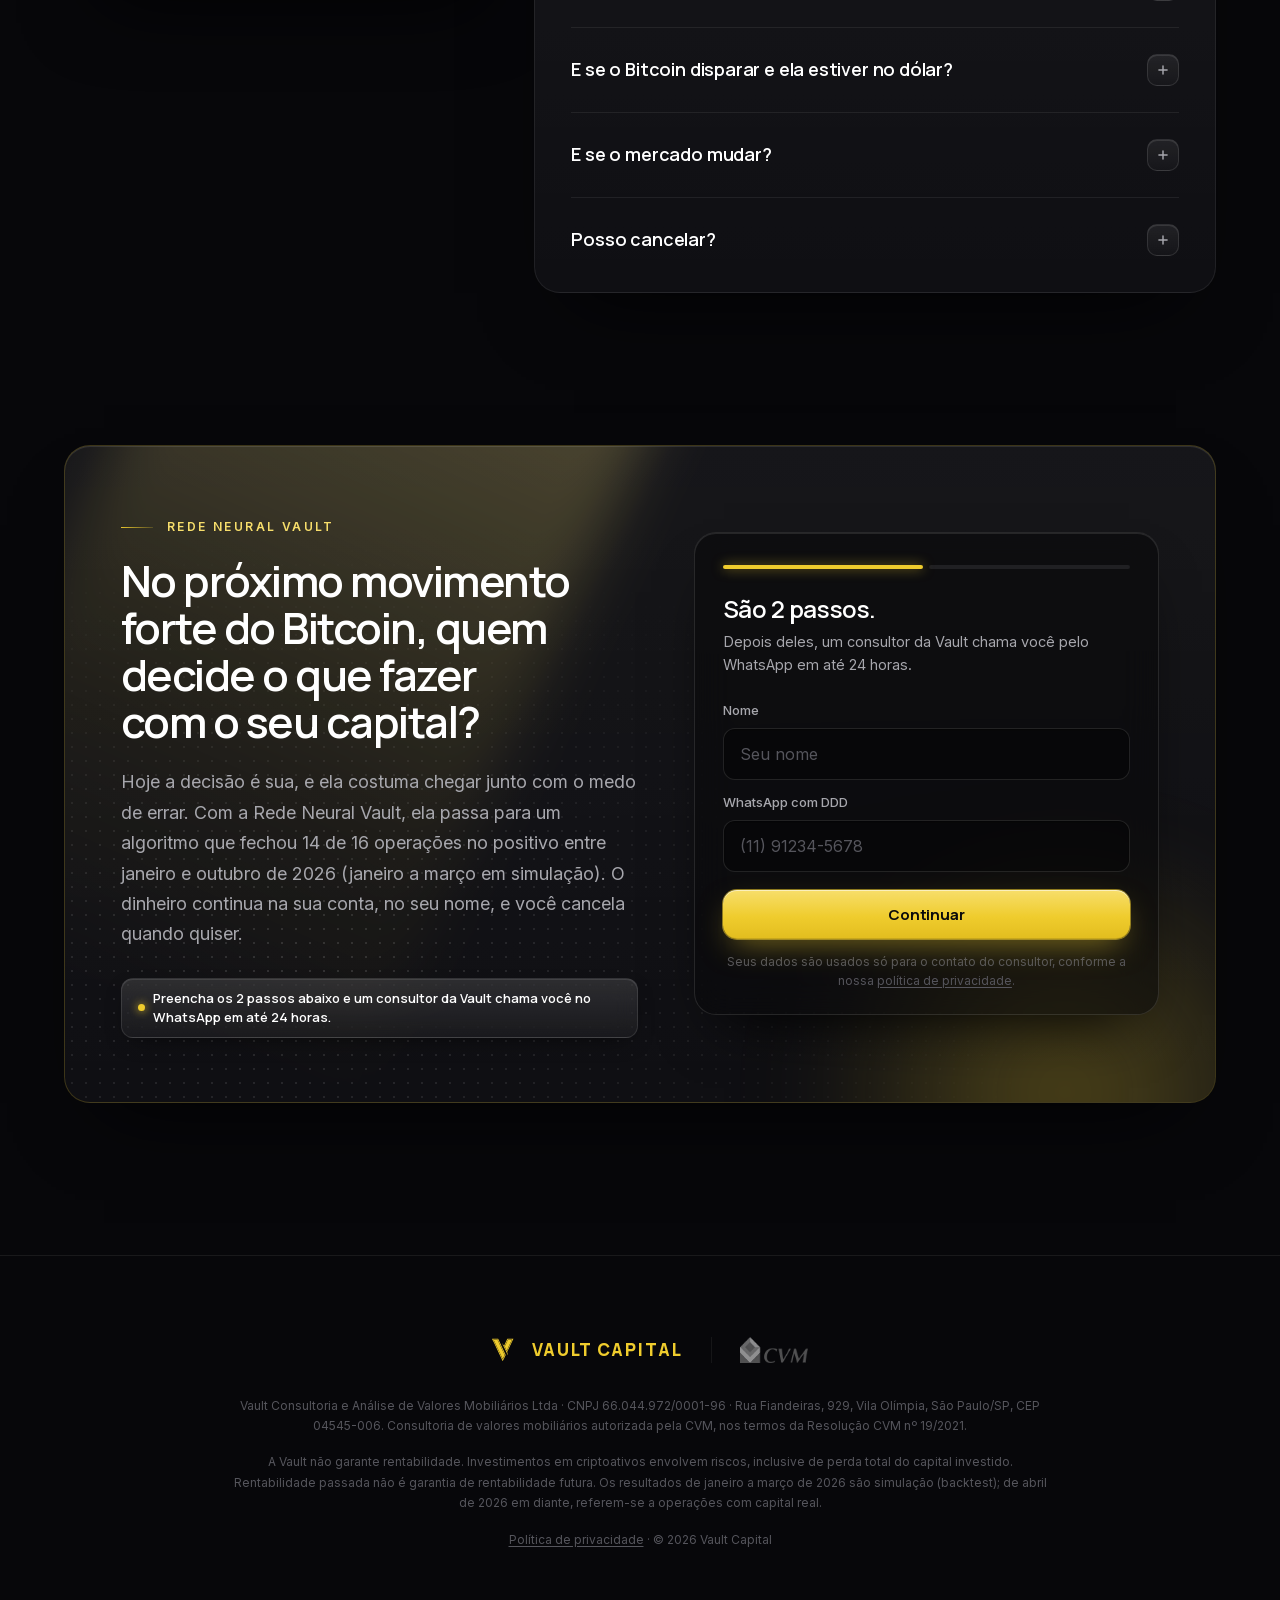
==== commit 799cf6bc: "hero: etiquetas de volta acima do grafico" ====
--- a/completa.html
+++ b/completa.html
@@ -799,7 +799,11 @@
         <div id="formulario" class="form-mount" data-origem="hero"></div>
       </div>
       <div class="h4-proof">
-        <figure class="pcard ln" aria-label="Crescimento do capital: de janeiro a outubro de 2026, a Rede Neural Vault acumulou +56,1% e o Bitcoin caiu 4,4%">
+        <div class="gcards">
+  <div class="gcard"><i><svg viewBox="0 0 24 24" aria-hidden="true"><path d="M12 3l7 3v5.2c0 4.4-2.9 8.3-7 9.8-4.1-1.5-7-5.4-7-9.8V6l7-3z"/><path d="M9 12.2l2 2 4-4.2"/></svg></i><span>O dinheiro fica na sua corretora, no seu nome.</span></div>
+  <div class="gcard"><i><svg viewBox="0 0 24 24" aria-hidden="true"><rect x="5" y="11" width="14" height="9.5" rx="2.2"/><path d="M8.5 11V7.6a3.5 3.5 0 0 1 6.6-1.6"/><circle cx="12" cy="15.7" r="1.1"/></svg></i><span>Sem fidelidade nem período mínimo.</span></div>
+</div>
+<figure class="pcard ln" aria-label="Crescimento do capital: de janeiro a outubro de 2026, a Rede Neural Vault acumulou +56,1% e o Bitcoin caiu 4,4%">
   <div class="ln-plot">
     <div class="ln-sim" style="width:32.97%"><span>Simulação</span></div>
     <div class="ln-real" style="left:32.97%"><span>Capital real</span></div>
@@ -816,11 +820,6 @@
   </div>
   <div class="ln-x"><span style="left:0">jan</span><span style="left:32.97%">abr</span><span style="left:100%">out</span></div>
 </figure>
-<div class="gcards">
-  <div class="gcard"><i><svg viewBox="0 0 24 24" aria-hidden="true"><path d="M12 3l7 3v5.2c0 4.4-2.9 8.3-7 9.8-4.1-1.5-7-5.4-7-9.8V6l7-3z"/><path d="M9 12.2l2 2 4-4.2"/></svg></i><span>O dinheiro fica na sua corretora, no seu nome.</span></div>
-  <div class="gcard"><i><svg viewBox="0 0 24 24" aria-hidden="true"><rect x="5" y="11" width="14" height="9.5" rx="2.2"/><path d="M8.5 11V7.6a3.5 3.5 0 0 1 6.6-1.6"/><circle cx="12" cy="15.7" r="1.1"/></svg></i><span>Sem fidelidade nem período mínimo.</span></div>
-</div>
-
       </div>
     </div>
   </div>
